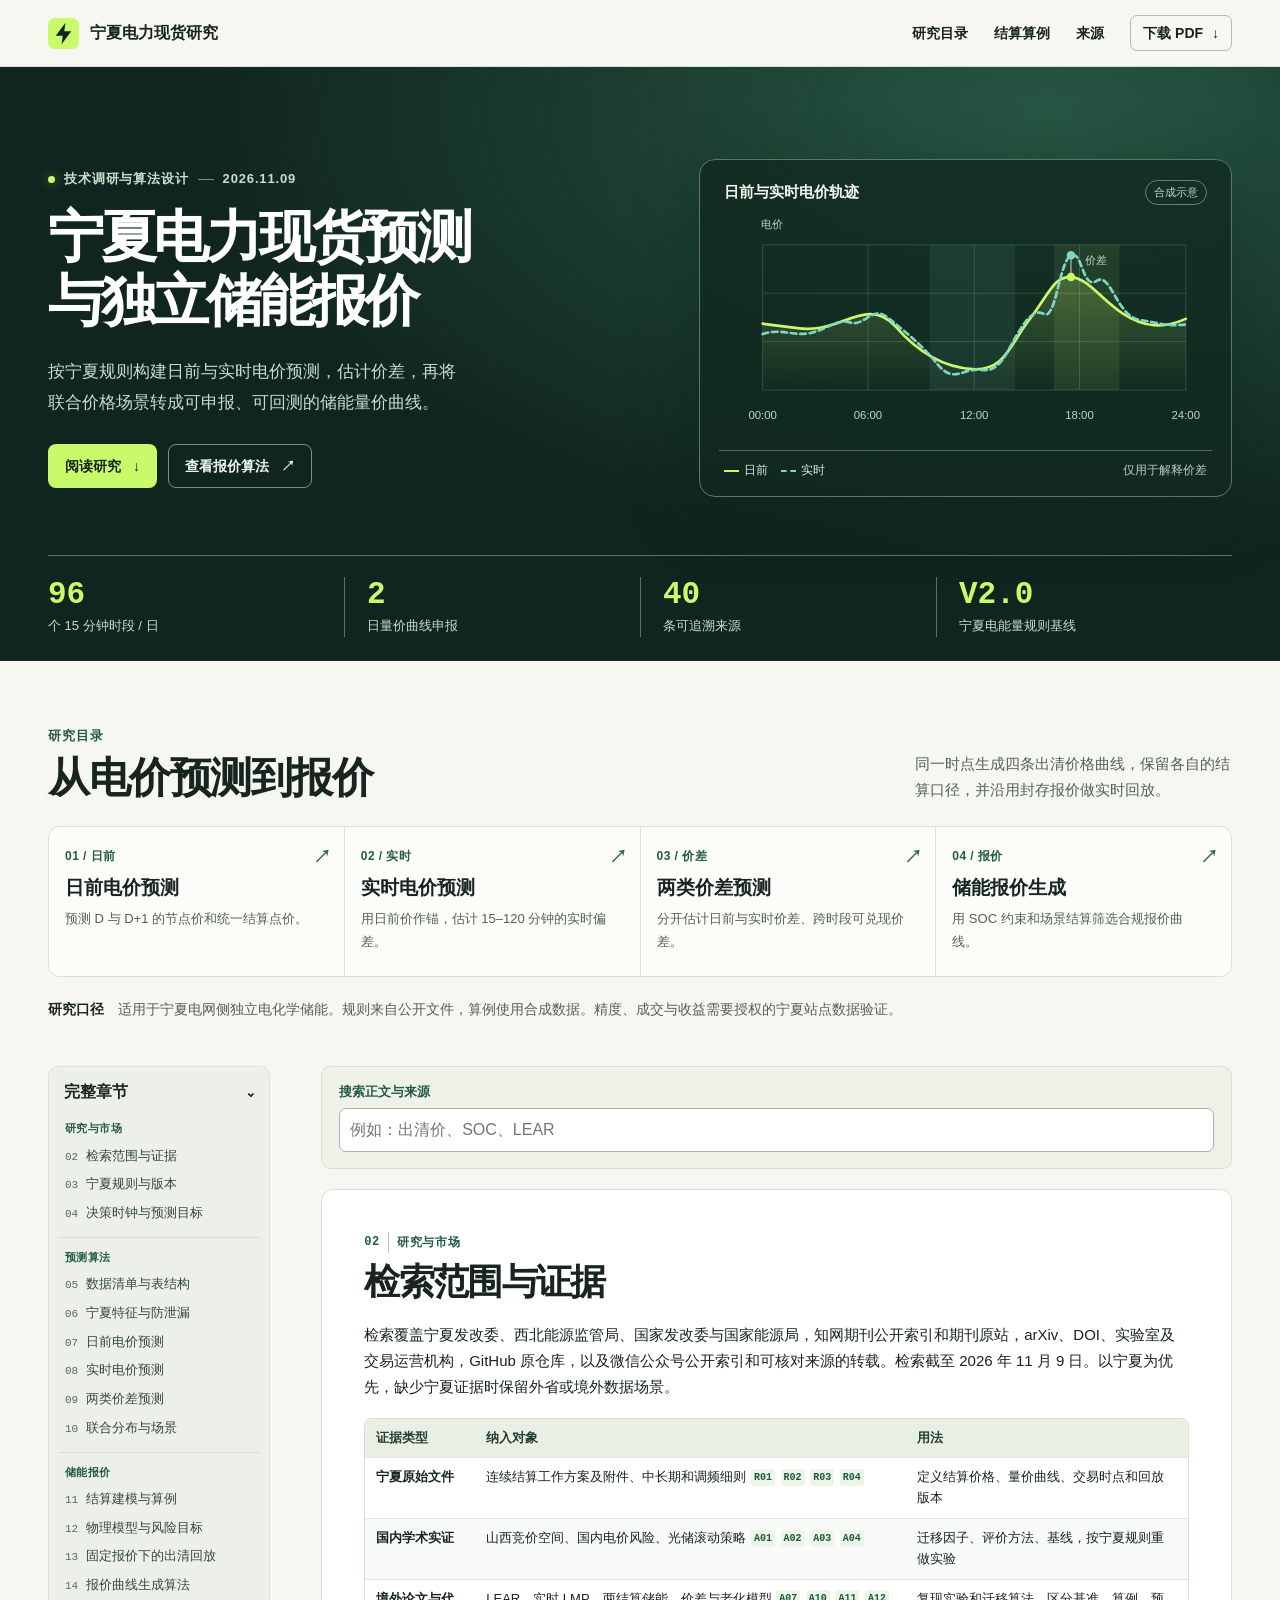
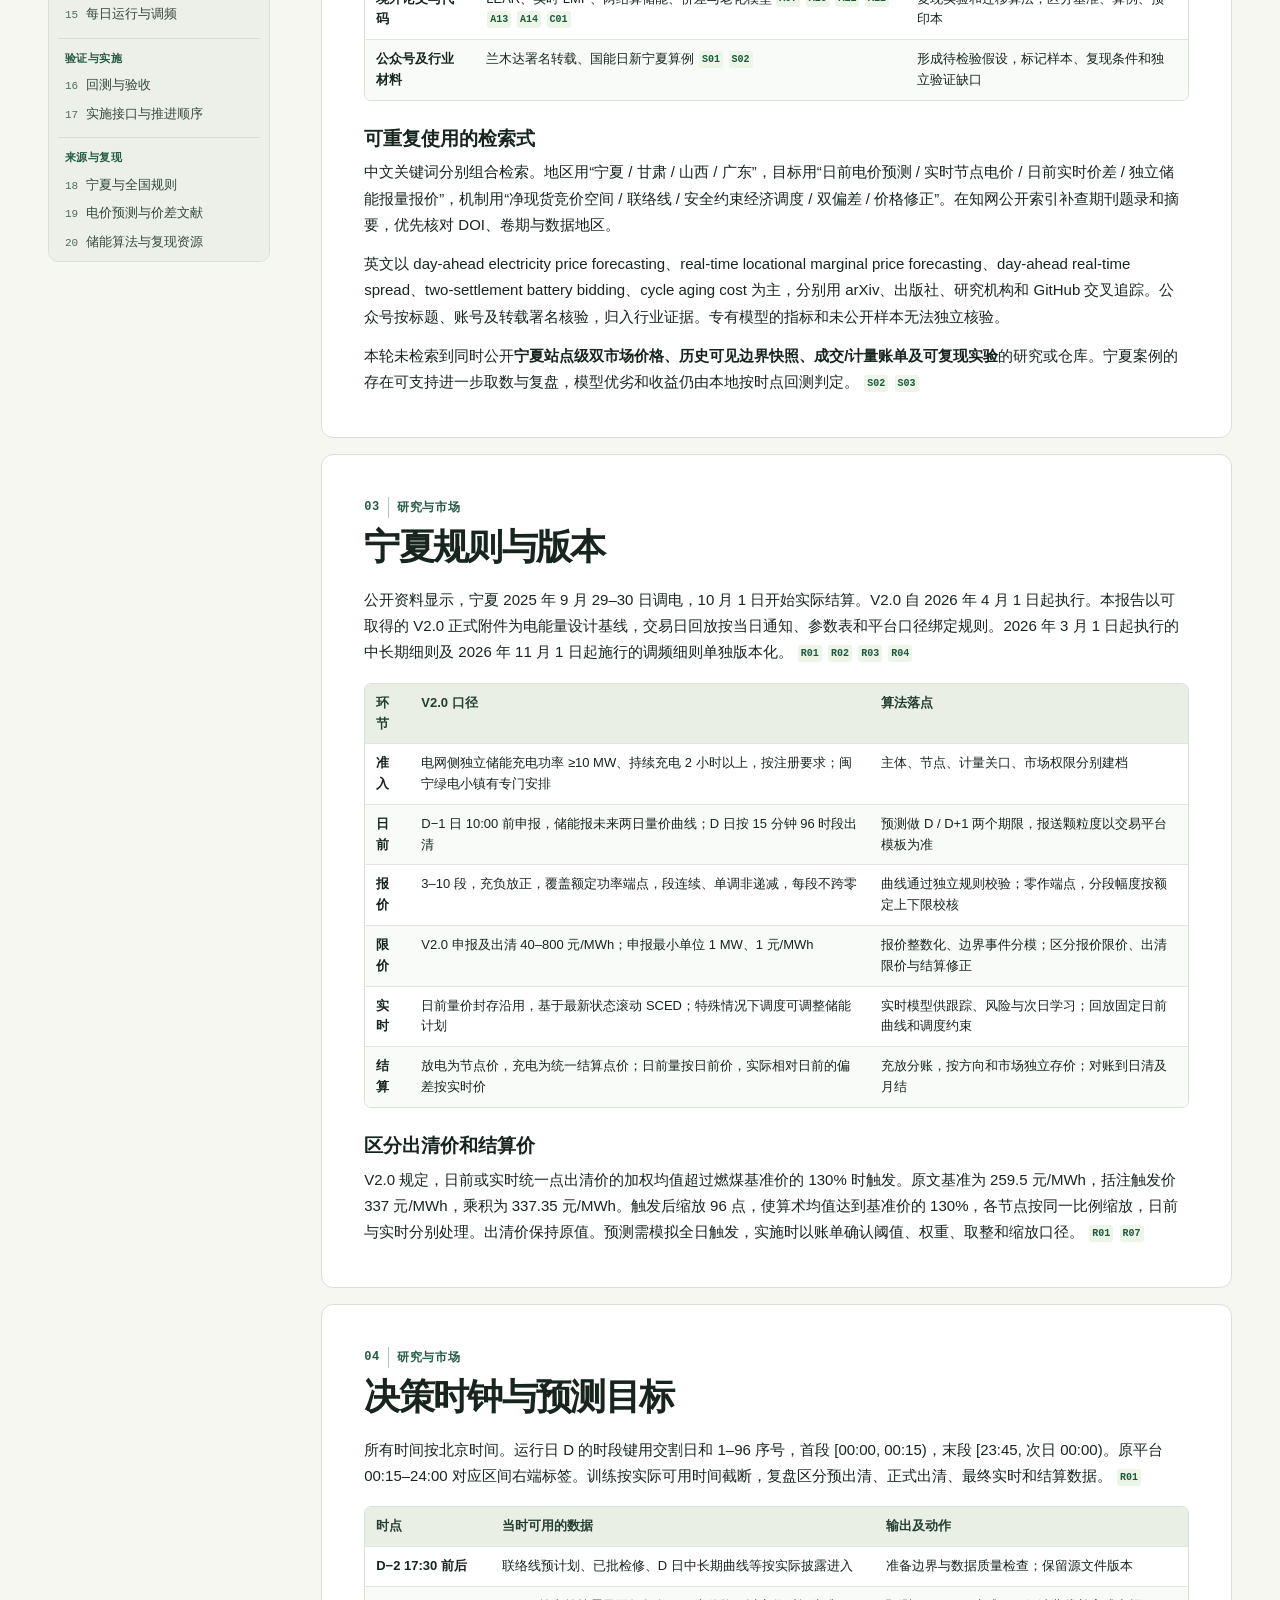
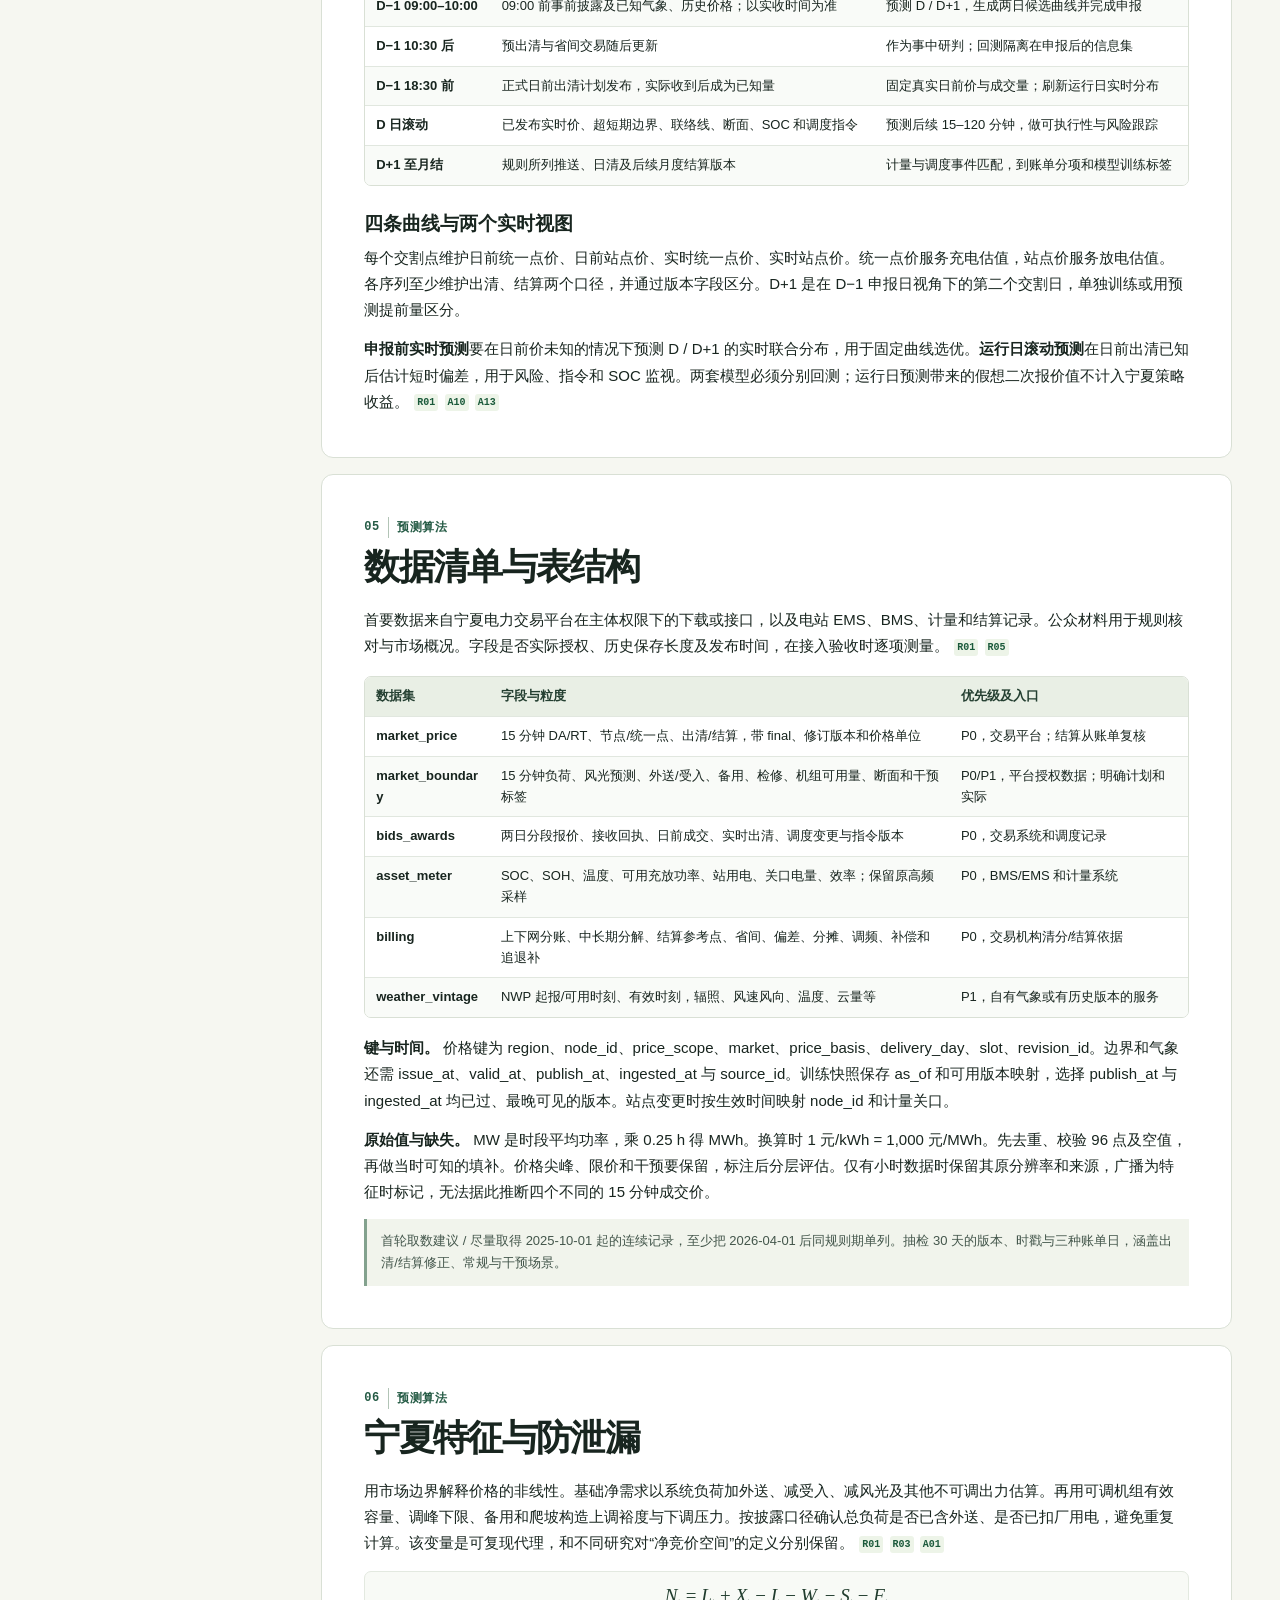
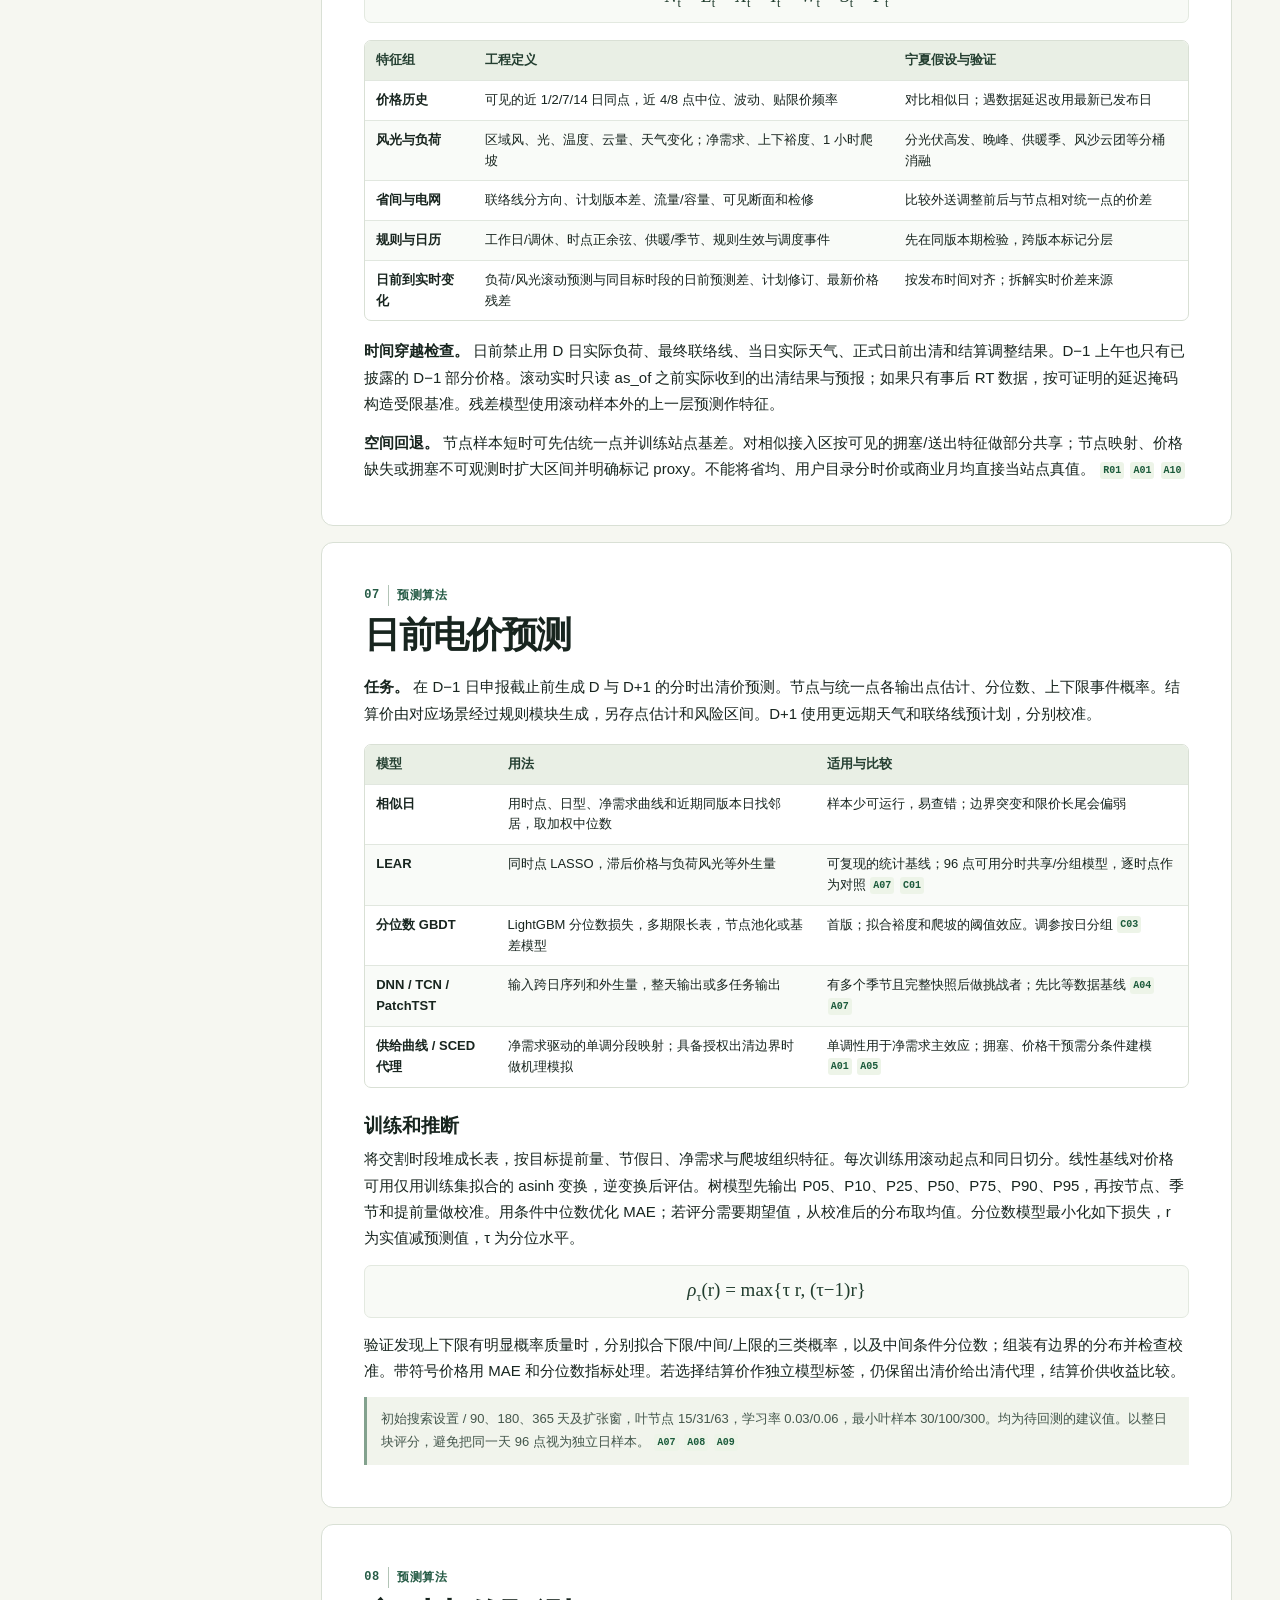
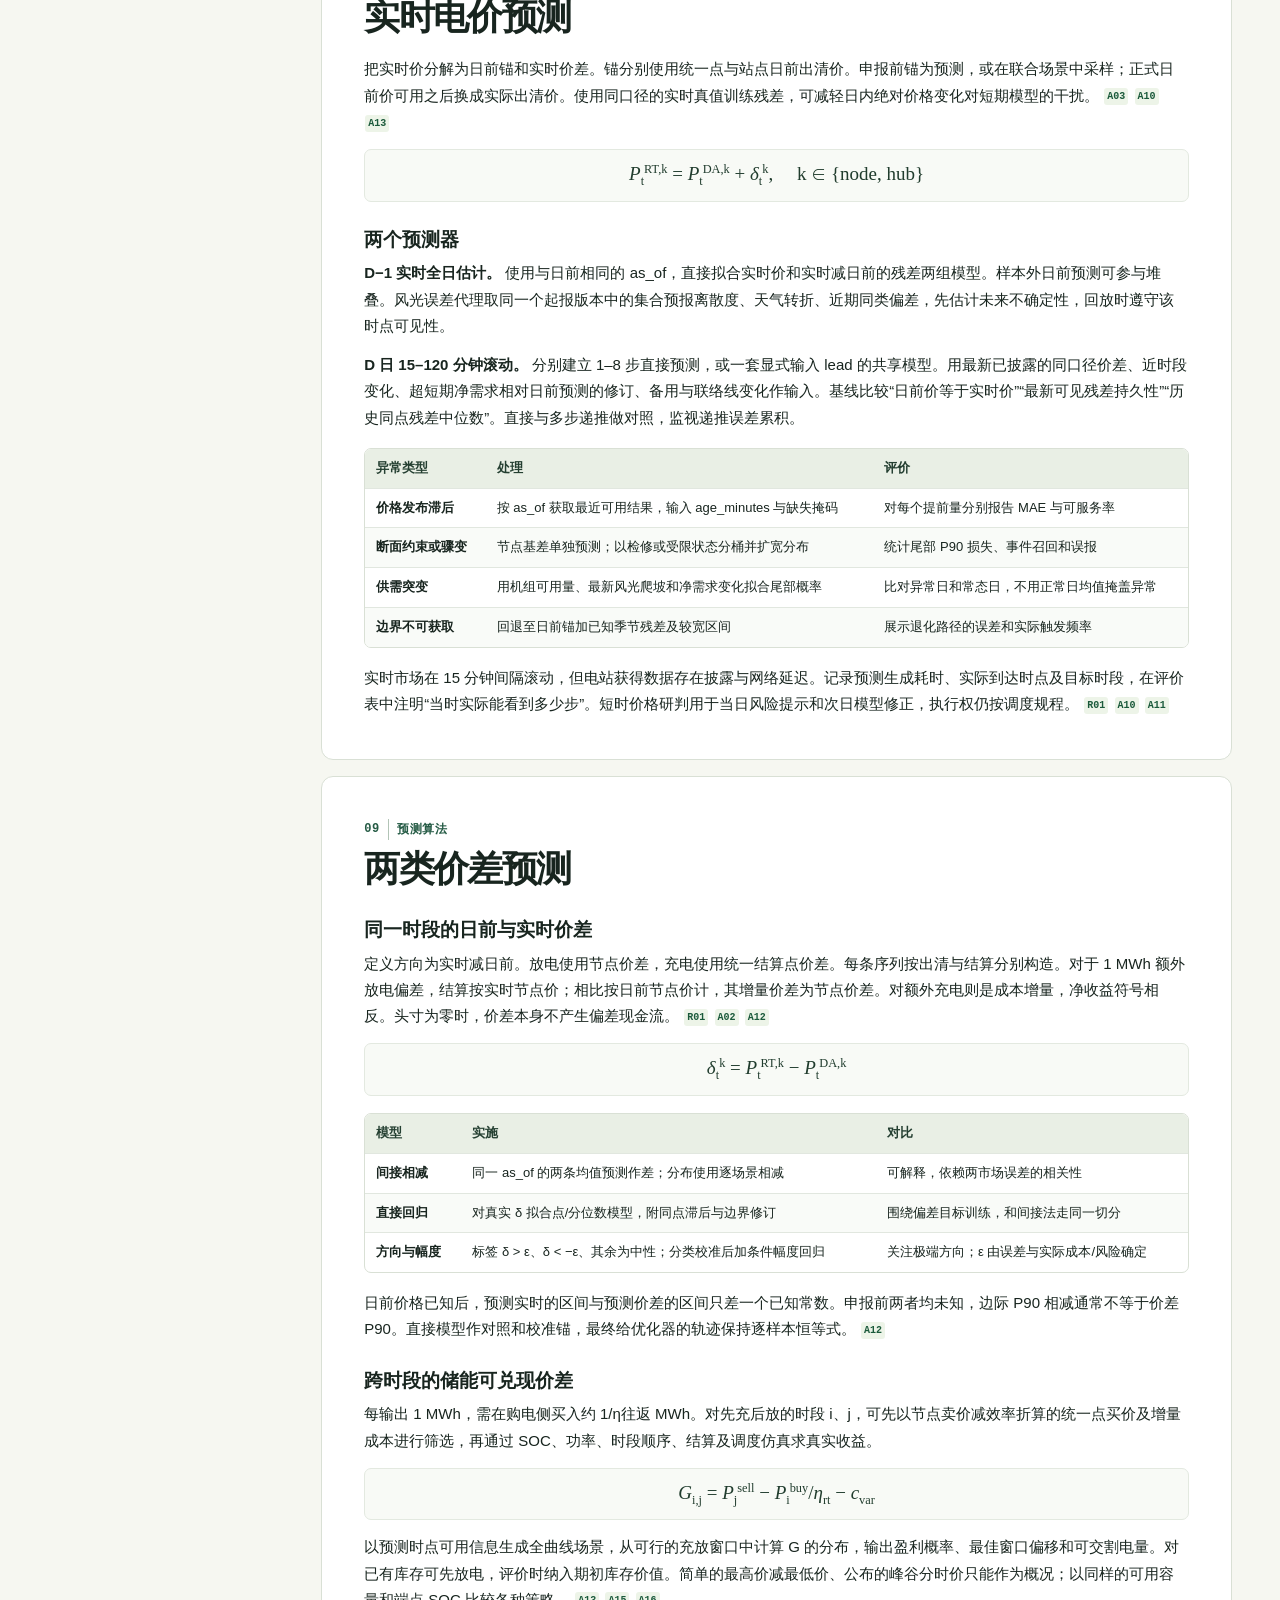
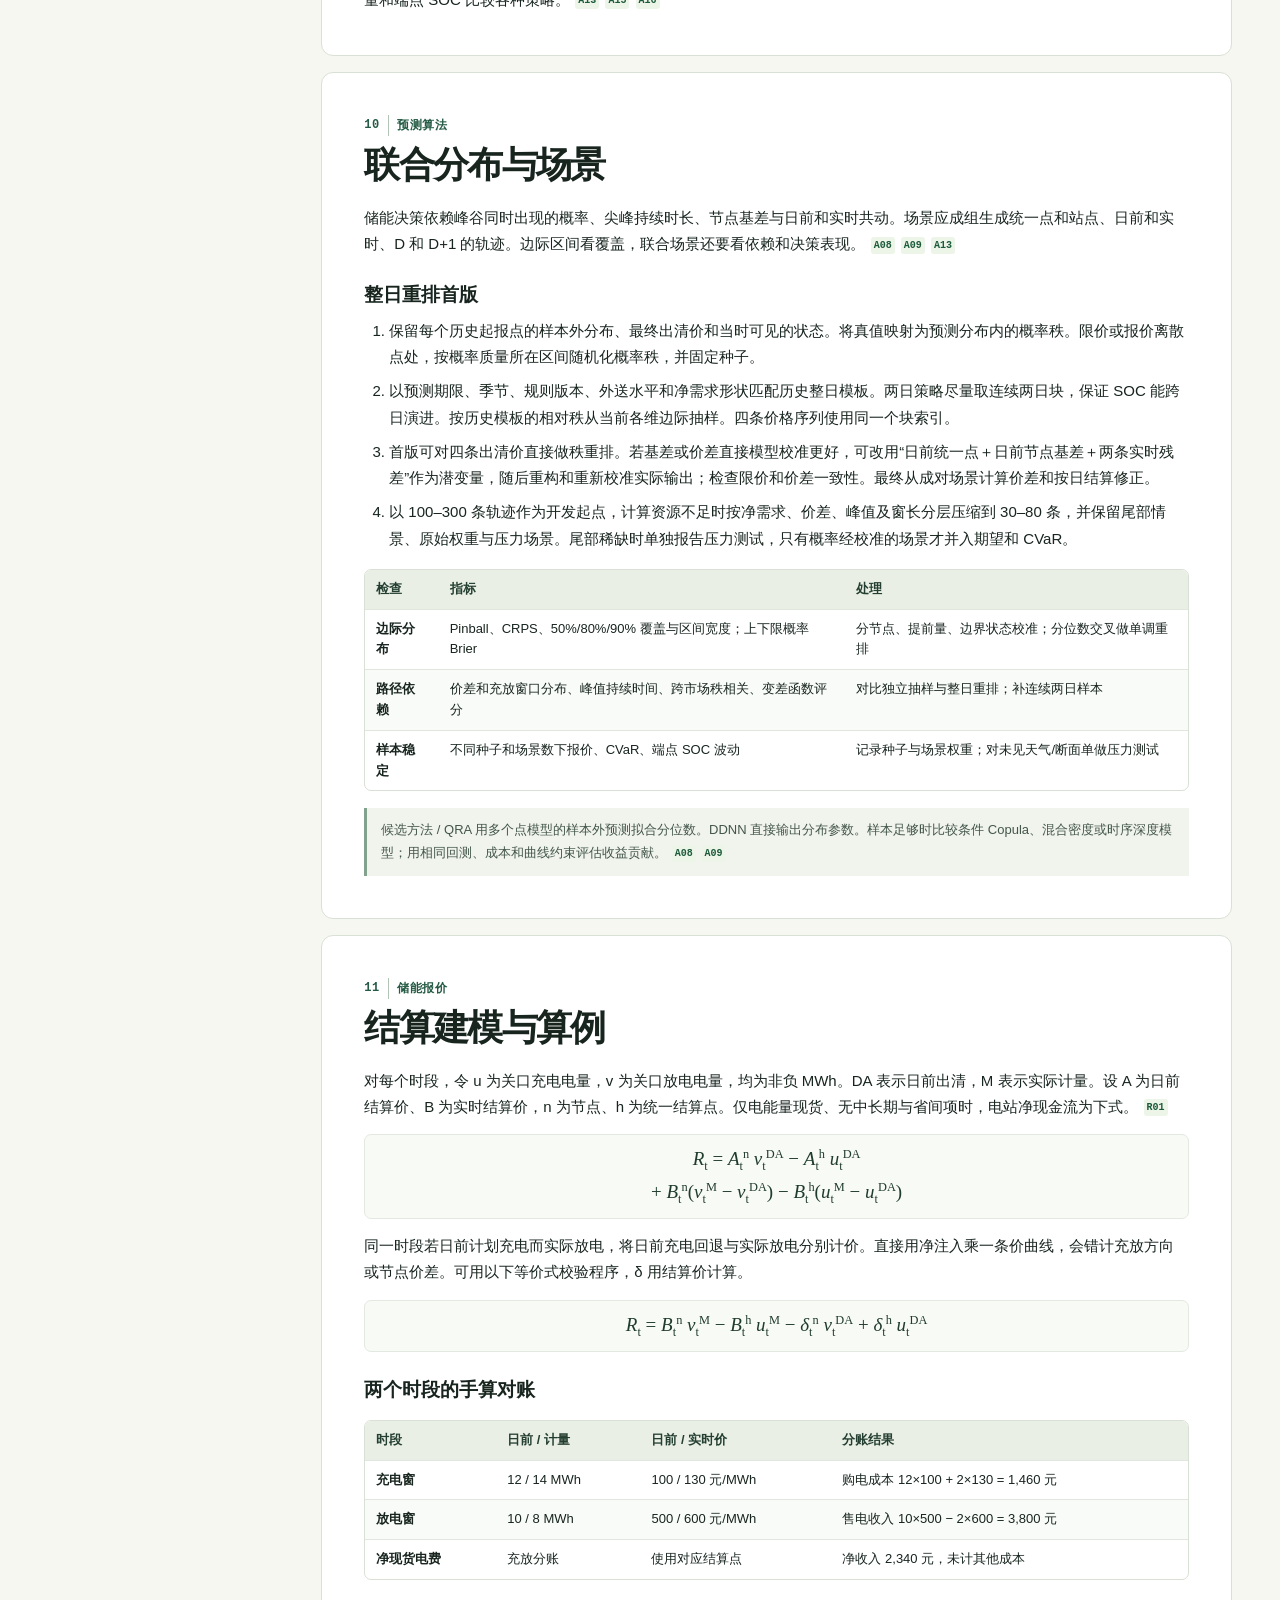
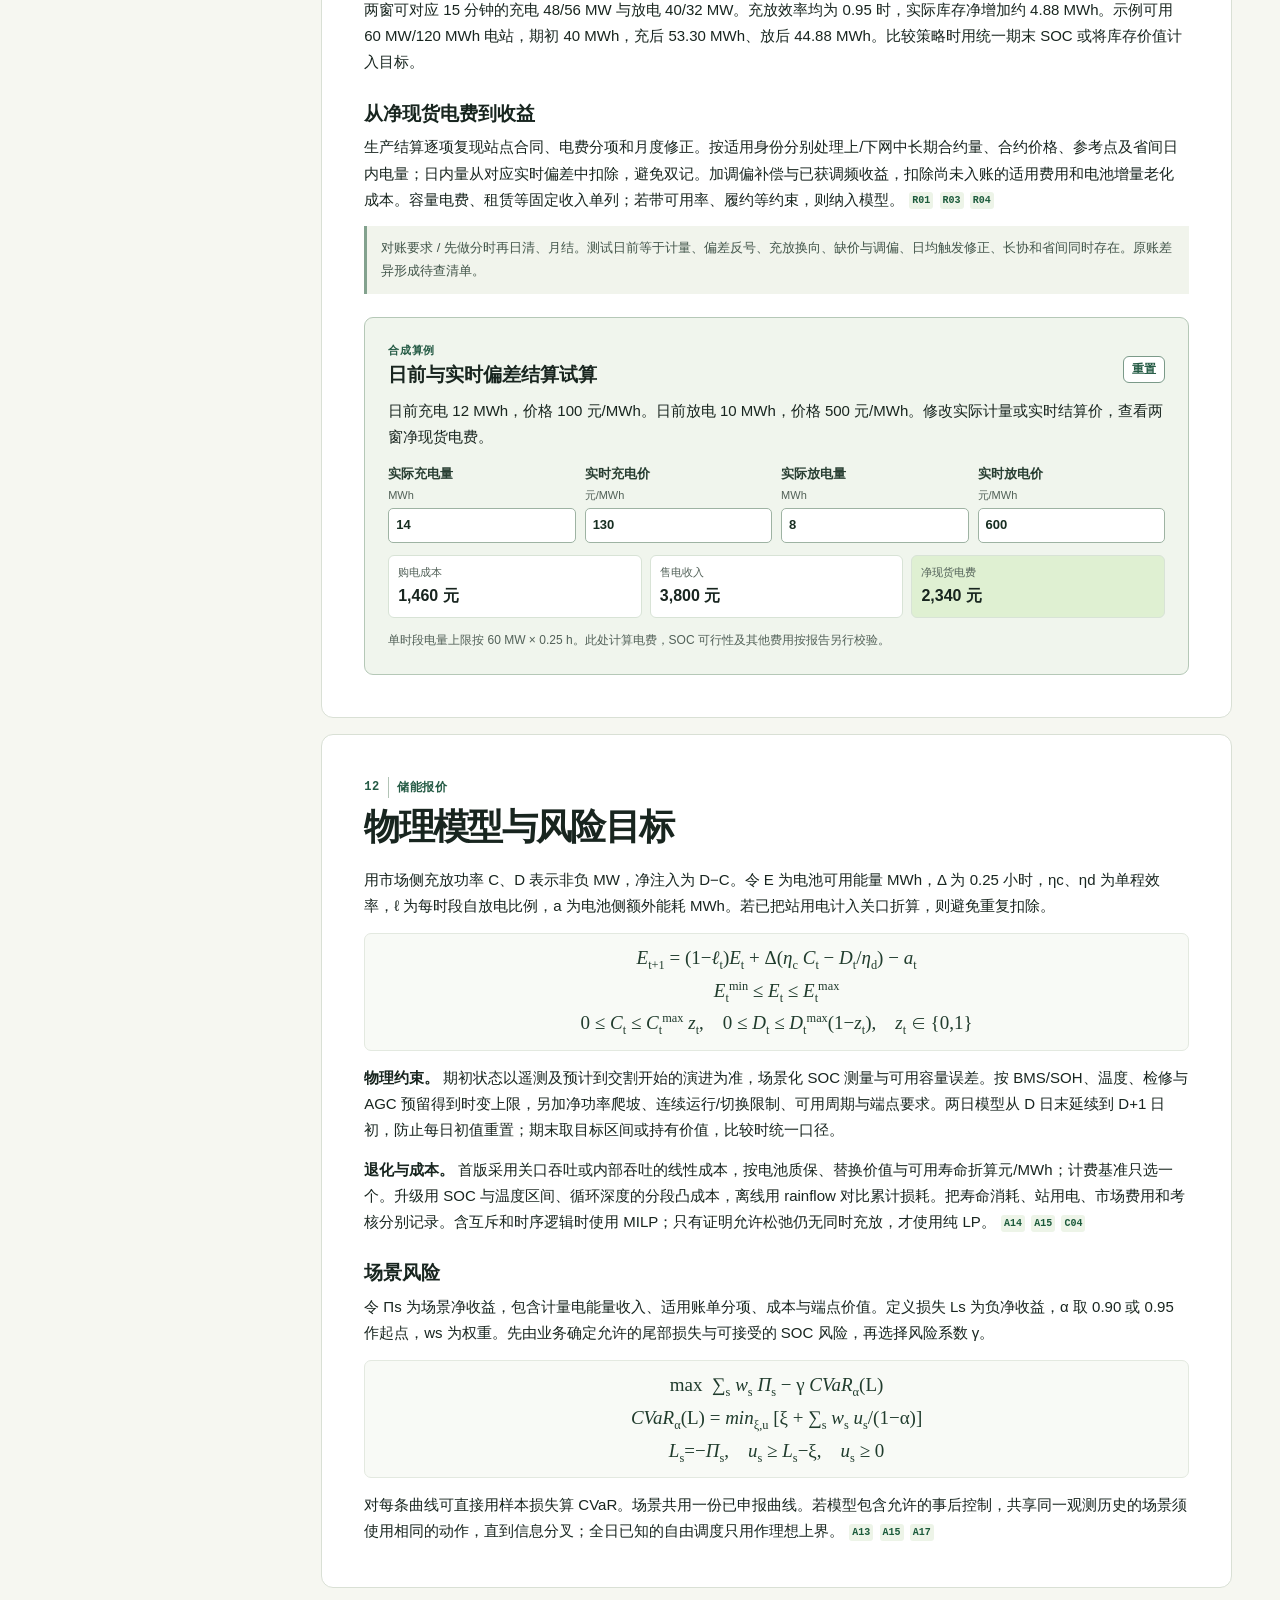
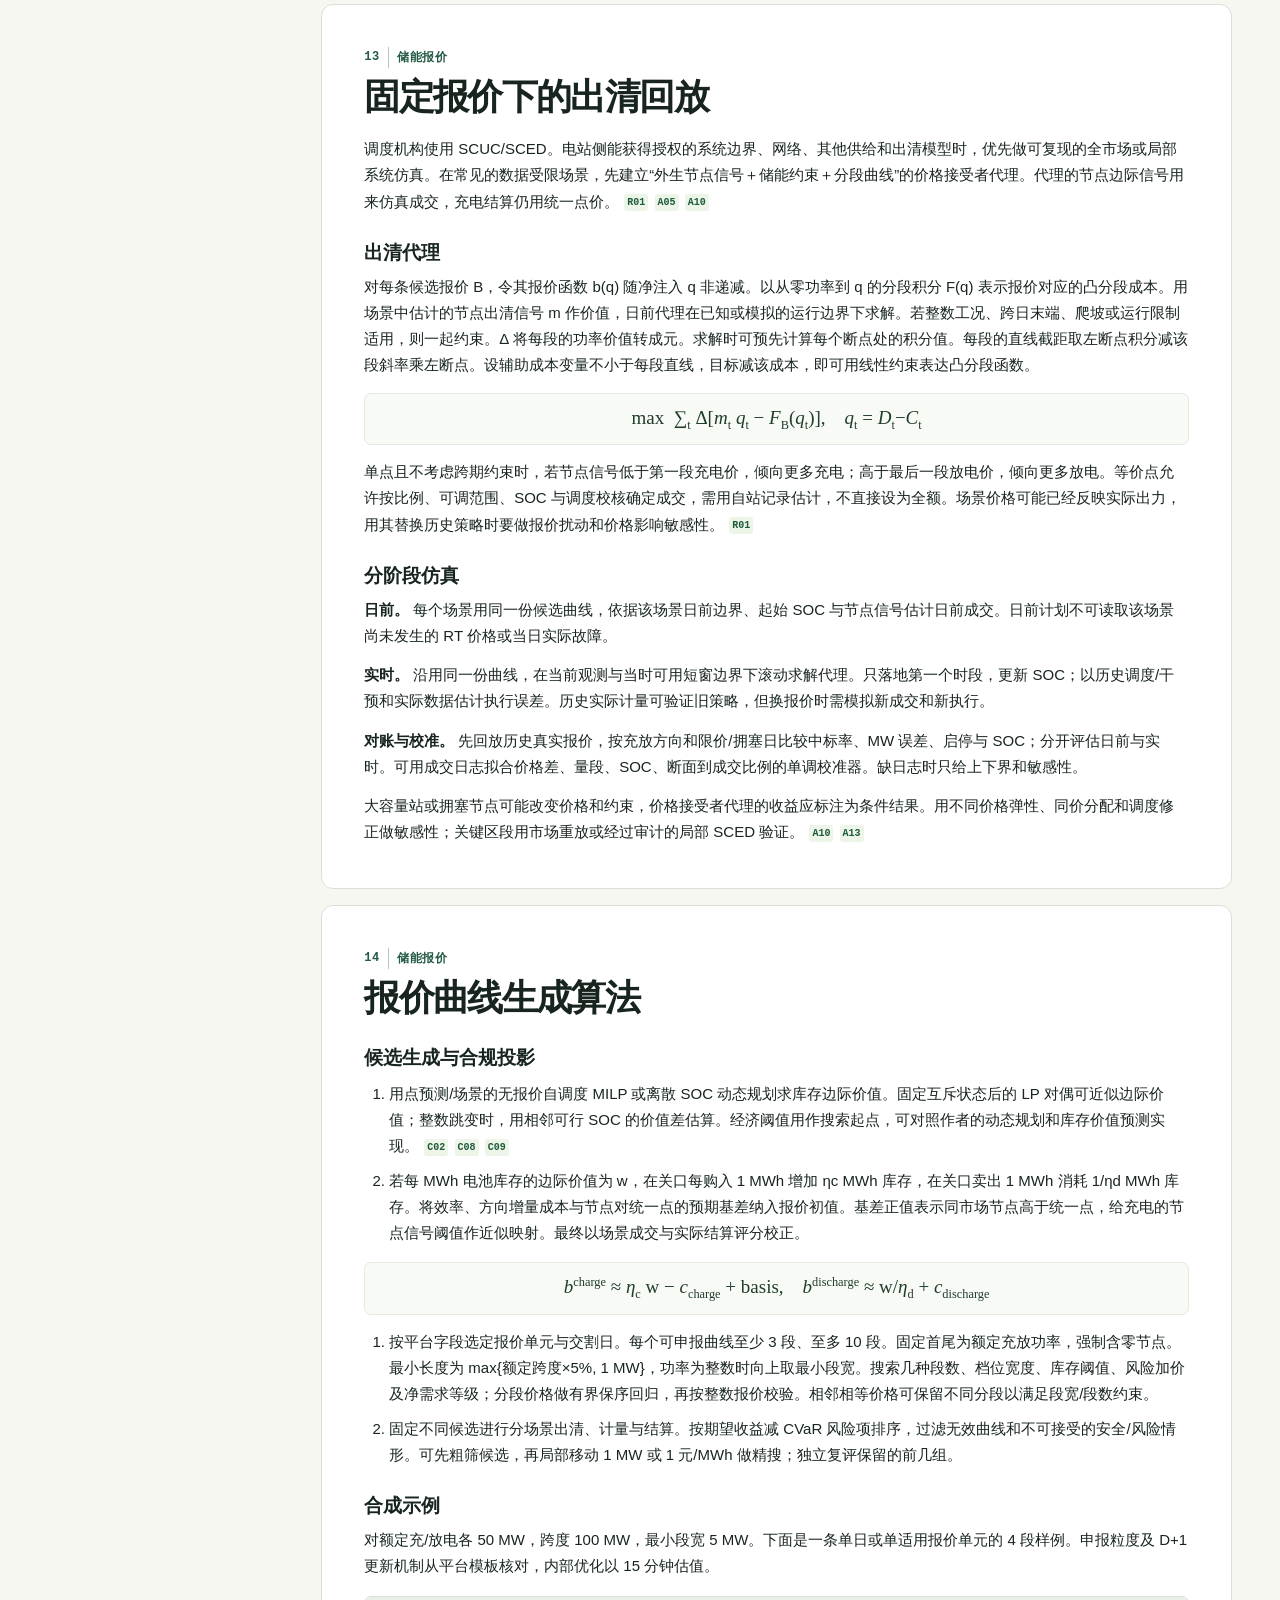
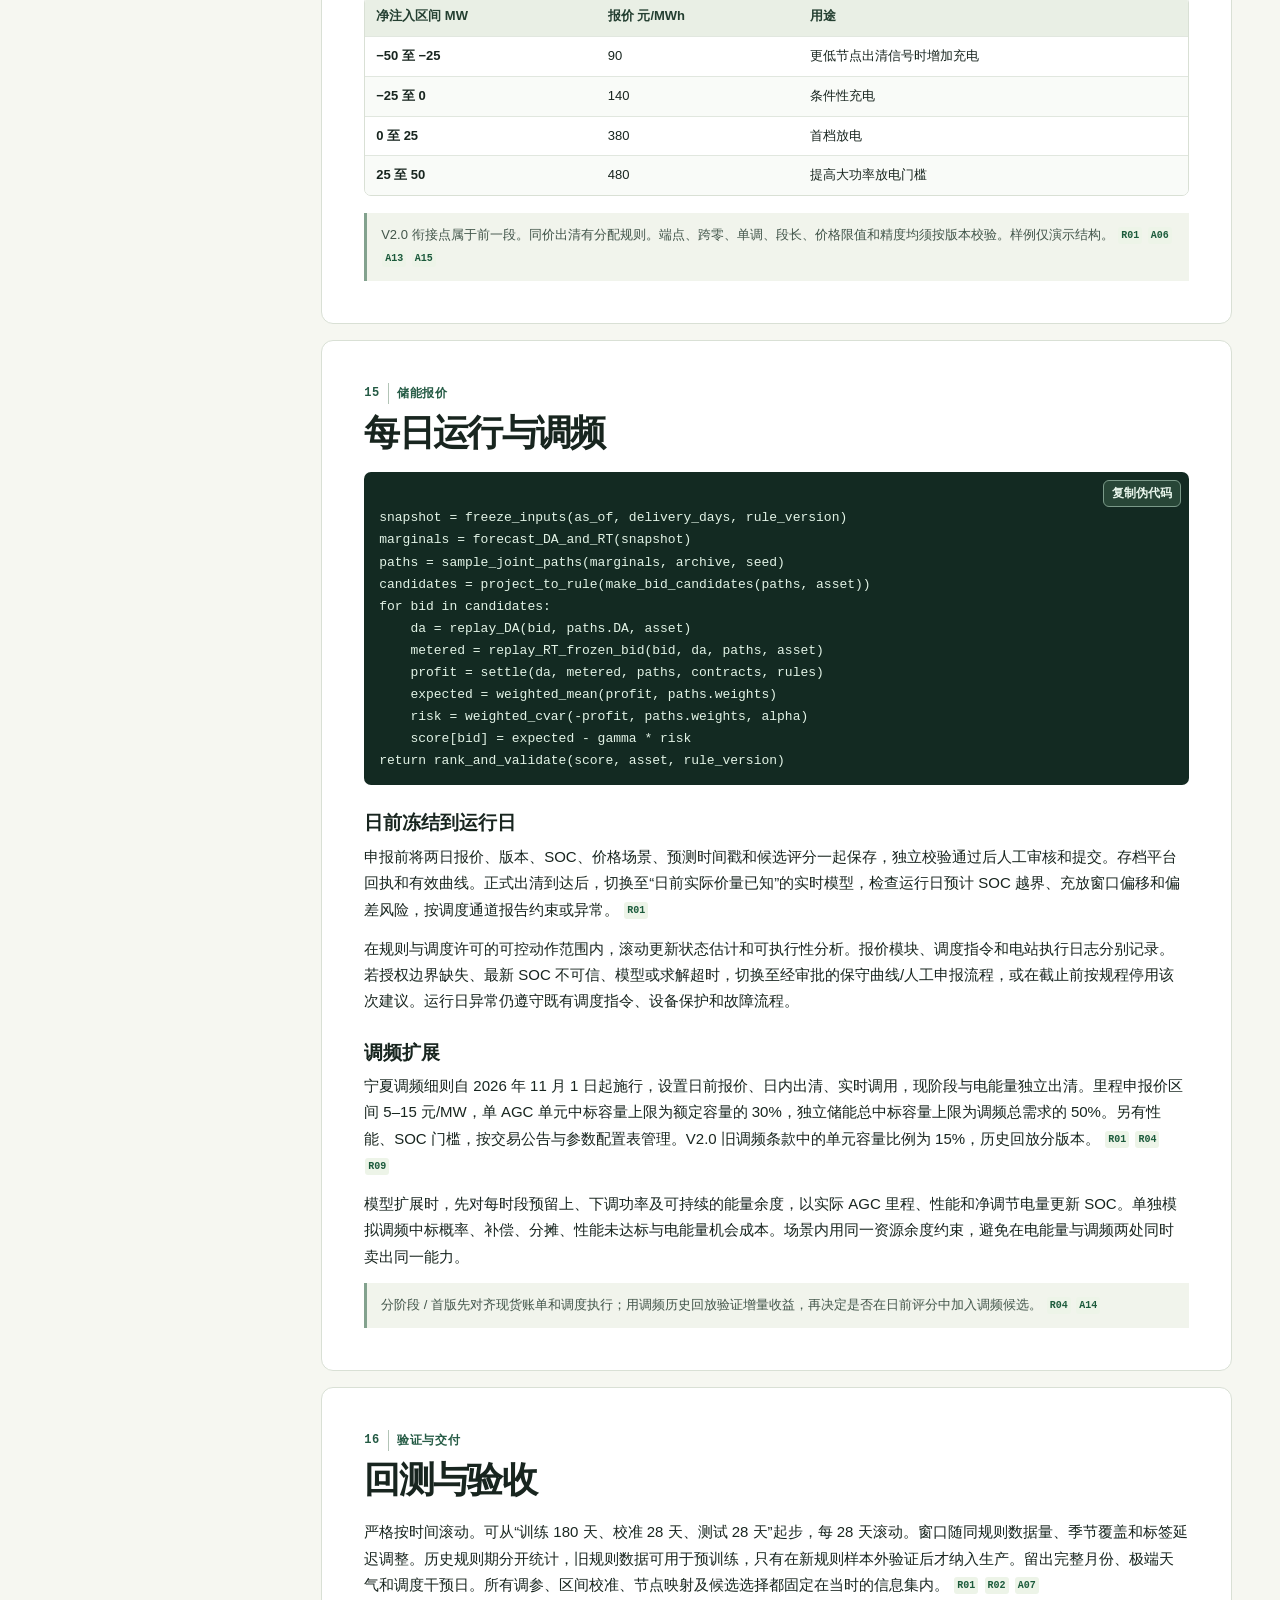
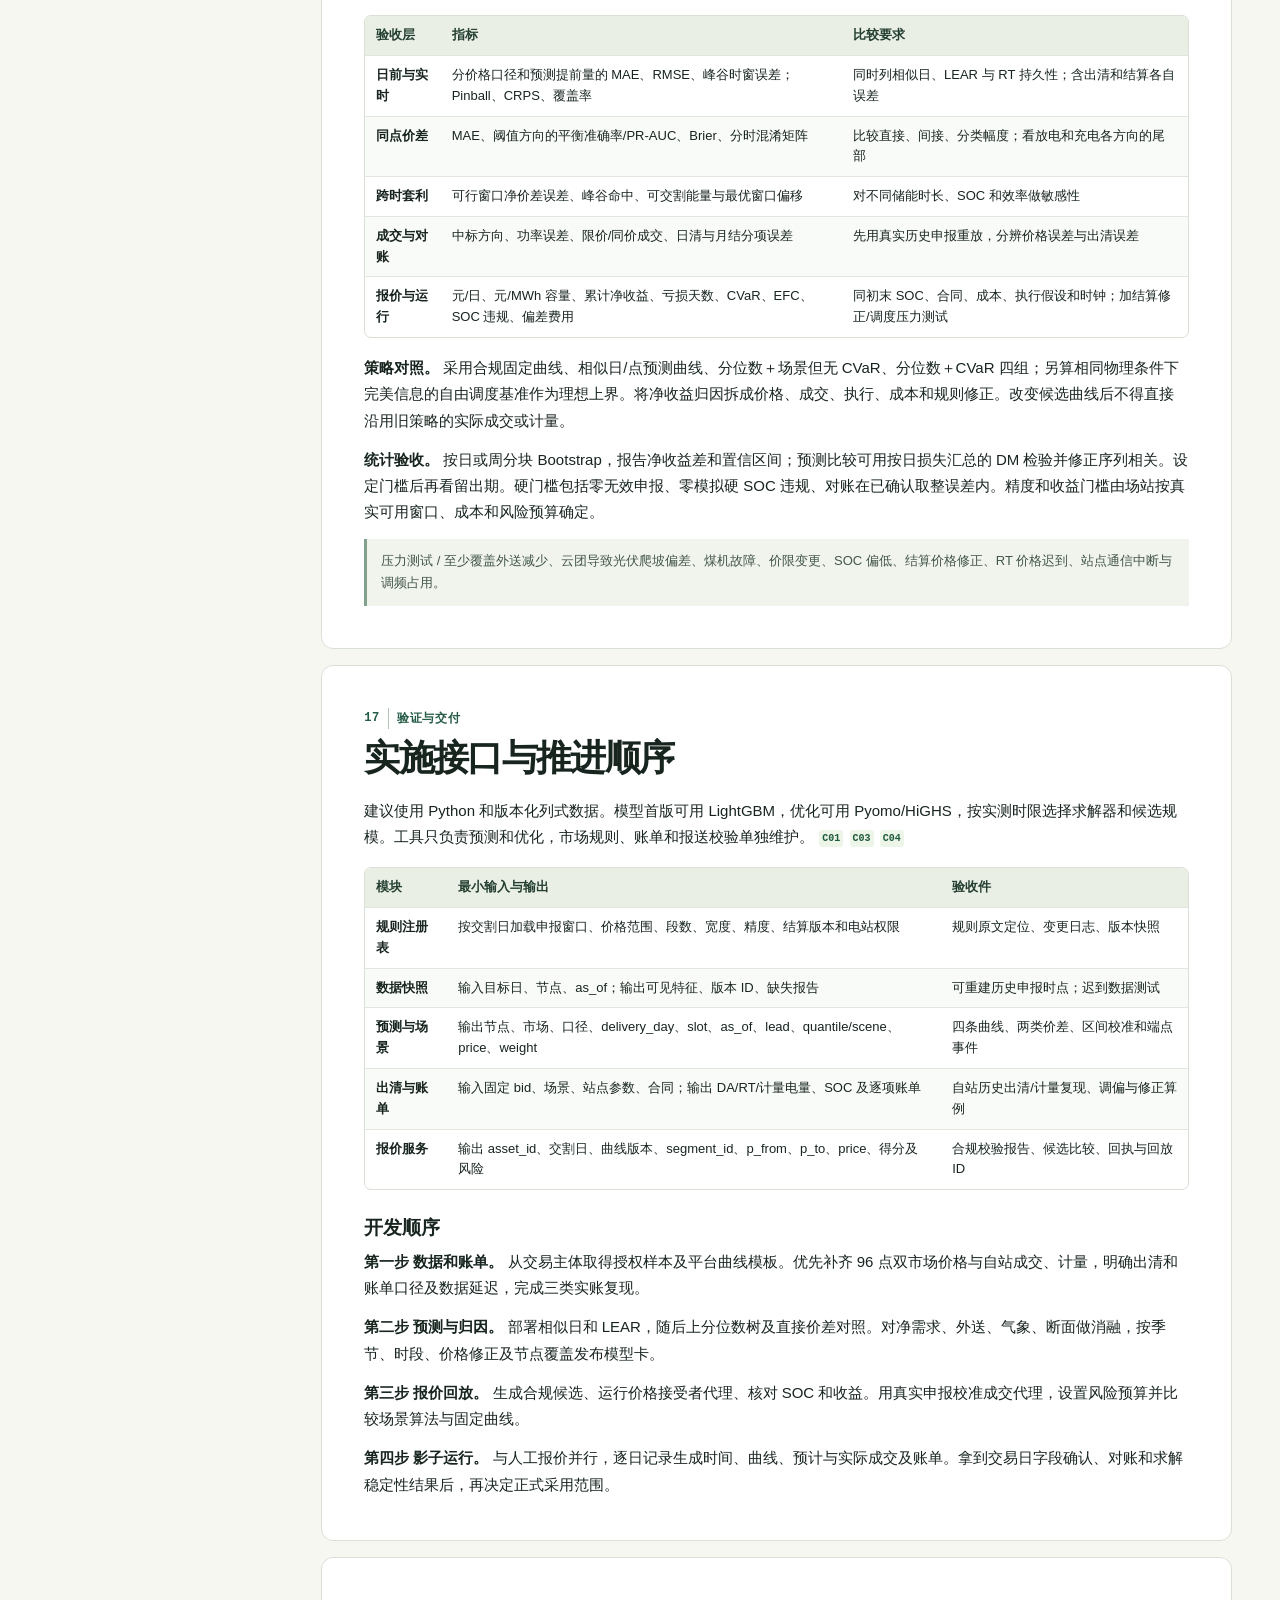
==== docs/index.html @ f020bfe8 "Publish Ningxia power market research site" ====
<!doctype html>
<html lang="zh-CN">
<head>
  <meta charset="utf-8">
  <meta name="viewport" content="width=device-width, initial-scale=1">
  <meta name="description" content="宁夏电力现货市场的日前电价、实时电价、价差预测与独立储能报价算法。包含 V2.0 规则、结算算例与 40 条来源。">
  <meta name="theme-color" content="#10251f">
  <title>宁夏电力现货预测与独立储能报价</title>
  <link rel="icon" href="assets/mark.svg" type="image/svg+xml">
  <link rel="stylesheet" href="assets/site.css">
  <script src="assets/site.js" defer></script>
</head>
<body>
<a class="skip" href="#research">跳到正文</a>
<header class="topbar" id="top">
  <div class="frame topbar-inner">
    <a class="brand" href="#top"><img src="assets/mark.svg" alt="" width="31" height="31"><span>宁夏电力现货研究</span></a>
    <nav class="toplinks" aria-label="主导航">
      <a href="#research">研究目录</a>
      <a href="#settlement">结算算例</a>
      <a href="#policy-sources">来源</a>
      <a class="pdf-link" href="assets/ningxia-power-market-research.pdf">下载 PDF <span aria-hidden="true">↓</span></a>
    </nav>
  </div>
</header>
<main>
  <section class="hero" aria-labelledby="hero-title">
    <div class="frame hero-inner">
      <div class="hero-copy">
        <p class="eyebrow"><span class="status-dot"></span> 技术调研与算法设计 <span class="micro-rule"></span> 2026.11.09</p>
        <h1 id="hero-title">宁夏电力现货预测<br class="hero-break">与独立储能报价</h1>
        <p class="hero-description">按宁夏规则构建日前与实时电价预测，估计价差，再将联合价格场景转成可申报、可回测的储能量价曲线。</p>
        <div class="hero-actions">
          <a class="action primary" href="#research">阅读研究 <span aria-hidden="true">↓</span></a>
          <a class="action secondary" href="#bidding">查看报价算法 <span aria-hidden="true">↗</span></a>
        </div>
      </div>
      <figure class="hero-figure">
        <div class="figure-heading"><span>日前与实时电价轨迹</span><span class="figure-chip">合成示意</span></div>
        <svg class="trace-chart" viewBox="0 0 520 258" role="img" aria-labelledby="trace-title trace-desc">
          <title id="trace-title">一日内的日前与实时价格示意</title>
          <desc id="trace-desc">日前和实时曲线在午间低谷与傍晚高峰同向变化，同时段存在价差。示意曲线不代表宁夏实际价格。</desc>
          <defs>
            <linearGradient id="trace-fill" x1="0" x2="0" y1="0" y2="1" gradientUnits="objectBoundingBox">
              <stop stop-color="#c9fa6b" stop-opacity=".22"/><stop offset="1" stop-color="#c9fa6b" stop-opacity="0"/>
            </linearGradient>
          </defs>
          <path class="gridlines" d="M46 42H492 M46 93H492 M46 144H492 M46 195H492 M46 42V195 M157 42V195 M269 42V195 M380 42V195 M492 42V195"/>
          <rect x="222" y="42" width="90" height="153" fill="#81c9ba" opacity=".085"/>
          <rect x="353" y="42" width="69" height="153" fill="#c9fa6b" opacity=".085"/>
          <path d="M46 125 C83 130 96 134 120 126 S166 105 186 128 S233 171 267 173 S305 150 327 121 S353 75 371 76 S401 98 425 114 S469 130 492 120 V195 H46 Z" fill="url(#trace-fill)"/>
          <path class="trace da" d="M46 125 C83 130 96 134 120 126 S166 105 186 128 S233 171 267 173 S305 150 327 121 S353 75 371 76 S401 98 425 114 S469 130 492 120"/>
          <path class="trace rt" d="M46 136 C66 129 81 140 100 134 S125 120 139 124 S162 106 177 118 S208 143 221 157 S239 184 259 176 S287 186 305 153 S331 109 343 115 S359 59 371 53 S383 90 398 80 S419 117 443 121 S472 128 492 126"/>
          <path class="gap-line" d="M371 55V76"/>
          <circle cx="371" cy="76" r="4.5" fill="#c9fa6b"/><circle cx="371" cy="53" r="4.5" fill="#80d6c4"/>
          <g class="chart-text">
            <text x="44" y="24">电价</text><text x="386" y="62">价差</text>
            <text x="46" y="226" text-anchor="middle">00:00</text>
            <text x="157" y="226" text-anchor="middle">06:00</text>
            <text x="269" y="226" text-anchor="middle">12:00</text>
            <text x="380" y="226" text-anchor="middle">18:00</text>
            <text x="492" y="226" text-anchor="middle">24:00</text>
          </g>
        </svg>
        <figcaption><span><i class="da-key"></i>日前</span><span><i class="rt-key"></i>实时</span><span class="fig-note">仅用于解释价差</span></figcaption>
      </figure>
    </div>
    <div class="frame hero-stats">
      <div><strong>96</strong><span>个 15 分钟时段 / 日</span></div>
      <div><strong>2</strong><span>日量价曲线申报</span></div>
      <div><strong>40</strong><span>条可追溯来源</span></div>
      <div><strong>V2.0</strong><span>宁夏电能量规则基线</span></div>
    </div>
  </section>

  <div class="frame">
    <section class="overview" id="research" aria-labelledby="overview-title">
      <div class="section-intro">
        <div><p class="section-kicker">研究目录</p><h2 id="overview-title">从电价预测到报价</h2></div>
        <p>同一时点生成四条出清价格曲线，保留各自的结算口径，并沿用封存报价做实时回放。</p>
      </div>
      <div class="topic-grid">
        <a class="topic" href="#day-ahead"><span class="topic-id">01 / 日前</span><strong>日前电价预测</strong><span>预测 D 与 D+1 的节点价和统一结算点价。</span><b aria-hidden="true">↗</b></a>
        <a class="topic" href="#real-time"><span class="topic-id">02 / 实时</span><strong>实时电价预测</strong><span>用日前价作锚，估计 15–120 分钟的实时偏差。</span><b aria-hidden="true">↗</b></a>
        <a class="topic" href="#spread"><span class="topic-id">03 / 价差</span><strong>两类价差预测</strong><span>分开估计日前与实时价差、跨时段可兑现价差。</span><b aria-hidden="true">↗</b></a>
        <a class="topic" href="#bidding"><span class="topic-id">04 / 报价</span><strong>储能报价生成</strong><span>用 SOC 约束和场景结算筛选合规报价曲线。</span><b aria-hidden="true">↗</b></a>
      </div>
      <p class="scope"><strong>研究口径</strong>　适用于宁夏电网侧独立电化学储能。规则来自公开文件，算例使用合成数据。精度、成交与收益需要授权的宁夏站点数据验证。</p>
    </section>

    <div class="reading-layout">
      <aside class="reader-nav">
        <details class="toc" open>
          <summary>完整章节 <span aria-hidden="true">⌄</span></summary>
          <nav aria-label="章节导航">
          <div class="nav-group"><p>研究与市场</p><a href="#methodology"><span>02</span>检索范围与证据</a><a href="#market-rules"><span>03</span>宁夏规则与版本</a><a href="#decision-clock"><span>04</span>决策时钟与预测目标</a></div>
<div class="nav-group"><p>预测算法</p><a href="#data"><span>05</span>数据清单与表结构</a><a href="#features"><span>06</span>宁夏特征与防泄漏</a><a href="#day-ahead"><span>07</span>日前电价预测</a><a href="#real-time"><span>08</span>实时电价预测</a><a href="#spread"><span>09</span>两类价差预测</a><a href="#scenarios"><span>10</span>联合分布与场景</a></div>
<div class="nav-group"><p>储能报价</p><a href="#settlement"><span>11</span>结算建模与算例</a><a href="#storage-model"><span>12</span>物理模型与风险目标</a><a href="#market-replay"><span>13</span>固定报价下的出清回放</a><a href="#bidding"><span>14</span>报价曲线生成算法</a><a href="#operations"><span>15</span>每日运行与调频</a></div>
<div class="nav-group"><p>验证与实施</p><a href="#backtest"><span>16</span>回测与验收</a><a href="#implementation"><span>17</span>实施接口与推进顺序</a></div>
<div class="nav-group"><p>来源与复现</p><a href="#policy-sources"><span>18</span>宁夏与全国规则</a><a href="#literature"><span>19</span>电价预测与价差文献</a><a href="#code-and-data"><span>20</span>储能算法与复现资源</a></div>
          </nav>
        </details>
      </aside>
      <article class="report" aria-label="完整调研报告">
        <div class="search" hidden>
          <label for="report-search">搜索正文与来源</label>
          <input id="report-search" type="search" placeholder="例如：出清价、SOC、LEAR" autocomplete="off">
          <div id="search-results" aria-live="polite"></div>
        </div>
        <section class="chapter" id="methodology" data-chapter="02" aria-labelledby="methodology-title"><div class="chapter-label"><span>02</span>研究与市场</div><h2 id="methodology-title">检索范围与证据</h2><p>检索覆盖宁夏发改委、西北能源监管局、国家发改委与国家能源局，知网期刊公开索引和期刊原站，arXiv、DOI、实验室及交易运营机构，GitHub 原仓库，以及微信公众号公开索引和可核对来源的转载。检索截至 2026 年 11 月 9 日。以宁夏为优先，缺少宁夏证据时保留外省或境外数据场景。</p>
<div class="table-wrap" tabindex="0" role="region" aria-label="证据类型对照表"><table><thead><tr><th scope="col">证据类型</th><th scope="col">纳入对象</th><th scope="col">用法</th></tr></thead><tbody><tr><td>宁夏原始文件</td><td>连续结算工作方案及附件、中长期和调频细则 <a class="citation" href="#ref-R01" aria-label="来源 R01">R01</a> <a class="citation" href="#ref-R02" aria-label="来源 R02">R02</a> <a class="citation" href="#ref-R03" aria-label="来源 R03">R03</a> <a class="citation" href="#ref-R04" aria-label="来源 R04">R04</a></td><td>定义结算价格、量价曲线、交易时点和回放版本</td></tr><tr><td>国内学术实证</td><td>山西竞价空间、国内电价风险、光储滚动策略 <a class="citation" href="#ref-A01" aria-label="来源 A01">A01</a> <a class="citation" href="#ref-A02" aria-label="来源 A02">A02</a> <a class="citation" href="#ref-A03" aria-label="来源 A03">A03</a> <a class="citation" href="#ref-A04" aria-label="来源 A04">A04</a></td><td>迁移因子、评价方法、基线，按宁夏规则重做实验</td></tr><tr><td>境外论文与代码</td><td>LEAR、实时 LMP、两结算储能、价差与老化模型 <a class="citation" href="#ref-A07" aria-label="来源 A07">A07</a> <a class="citation" href="#ref-A10" aria-label="来源 A10">A10</a> <a class="citation" href="#ref-A11" aria-label="来源 A11">A11</a> <a class="citation" href="#ref-A12" aria-label="来源 A12">A12</a> <a class="citation" href="#ref-A13" aria-label="来源 A13">A13</a> <a class="citation" href="#ref-A14" aria-label="来源 A14">A14</a> <a class="citation" href="#ref-C01" aria-label="来源 C01">C01</a></td><td>复现实验和迁移算法，区分基准、算例、预印本</td></tr><tr><td>公众号及行业材料</td><td>兰木达署名转载、国能日新宁夏算例 <a class="citation" href="#ref-S01" aria-label="来源 S01">S01</a> <a class="citation" href="#ref-S02" aria-label="来源 S02">S02</a></td><td>形成待检验假设，标记样本、复现条件和独立验证缺口</td></tr></tbody></table></div>
<h3>可重复使用的检索式</h3>
<p>中文关键词分别组合检索。地区用“宁夏 / 甘肃 / 山西 / 广东”，目标用“日前电价预测 / 实时节点电价 / 日前实时价差 / 独立储能报量报价”，机制用“净现货竞价空间 / 联络线 / 安全约束经济调度 / 双偏差 / 价格修正”。在知网公开索引补查期刊题录和摘要，优先核对 DOI、卷期与数据地区。</p>
<p>英文以 day-ahead electricity price forecasting、real-time locational marginal price forecasting、day-ahead real-time spread、two-settlement battery bidding、cycle aging cost 为主，分别用 arXiv、出版社、研究机构和 GitHub 交叉追踪。公众号按标题、账号及转载署名核验，归入行业证据。专有模型的指标和未公开样本无法独立核验。</p>
<p>本轮未检索到同时公开<strong>宁夏站点级双市场价格、历史可见边界快照、成交/计量账单及可复现实验</strong>的研究或仓库。宁夏案例的存在可支持进一步取数与复盘，模型优劣和收益仍由本地按时点回测判定。 <a class="citation" href="#ref-S02" aria-label="来源 S02">S02</a> <a class="citation" href="#ref-S03" aria-label="来源 S03">S03</a></p></section>
<section class="chapter" id="market-rules" data-chapter="03" aria-labelledby="market-rules-title"><div class="chapter-label"><span>03</span>研究与市场</div><h2 id="market-rules-title">宁夏规则与版本</h2><p>公开资料显示，宁夏 2025 年 9 月 29–30 日调电，10 月 1 日开始实际结算。V2.0 自 2026 年 4 月 1 日起执行。本报告以可取得的 V2.0 正式附件为电能量设计基线，交易日回放按当日通知、参数表和平台口径绑定规则。2026 年 3 月 1 日起执行的中长期细则及 2026 年 11 月 1 日起施行的调频细则单独版本化。 <a class="citation" href="#ref-R01" aria-label="来源 R01">R01</a> <a class="citation" href="#ref-R02" aria-label="来源 R02">R02</a> <a class="citation" href="#ref-R03" aria-label="来源 R03">R03</a> <a class="citation" href="#ref-R04" aria-label="来源 R04">R04</a></p>
<div class="table-wrap" tabindex="0" role="region" aria-label="环节对照表"><table><thead><tr><th scope="col">环节</th><th scope="col">V2.0 口径</th><th scope="col">算法落点</th></tr></thead><tbody><tr><td>准入</td><td>电网侧独立储能充电功率 ≥10 MW、持续充电 2 小时以上，按注册要求；闽宁绿电小镇有专门安排</td><td>主体、节点、计量关口、市场权限分别建档</td></tr><tr><td>日前</td><td>D−1 日 10:00 前申报，储能报未来两日量价曲线；D 日按 15 分钟 96 时段出清</td><td>预测做 D / D+1 两个期限，报送颗粒度以交易平台模板为准</td></tr><tr><td>报价</td><td>3–10 段，充负放正，覆盖额定功率端点，段连续、单调非递减，每段不跨零</td><td>曲线通过独立规则校验；零作端点，分段幅度按额定上下限校核</td></tr><tr><td>限价</td><td>V2.0 申报及出清 40–800 元/MWh；申报最小单位 1 MW、1 元/MWh</td><td>报价整数化、边界事件分模；区分报价限价、出清限价与结算修正</td></tr><tr><td>实时</td><td>日前量价封存沿用，基于最新状态滚动 SCED；特殊情况下调度可调整储能计划</td><td>实时模型供跟踪、风险与次日学习；回放固定日前曲线和调度约束</td></tr><tr><td>结算</td><td>放电为节点价，充电为统一结算点价；日前量按日前价，实际相对日前的偏差按实时价</td><td>充放分账，按方向和市场独立存价；对账到日清及月结</td></tr></tbody></table></div>
<h3>区分出清价和结算价</h3>
<p>V2.0 规定，日前或实时统一点出清价的加权均值超过燃煤基准价的 130% 时触发。原文基准为 259.5 元/MWh，括注触发价 337 元/MWh，乘积为 337.35 元/MWh。触发后缩放 96 点，使算术均值达到基准价的 130%，各节点按同一比例缩放，日前与实时分别处理。出清价保持原值。预测需模拟全日触发，实施时以账单确认阈值、权重、取整和缩放口径。 <a class="citation" href="#ref-R01" aria-label="来源 R01">R01</a> <a class="citation" href="#ref-R07" aria-label="来源 R07">R07</a></p></section>
<section class="chapter" id="decision-clock" data-chapter="04" aria-labelledby="decision-clock-title"><div class="chapter-label"><span>04</span>研究与市场</div><h2 id="decision-clock-title">决策时钟与预测目标</h2><p>所有时间按北京时间。运行日 D 的时段键用交割日和 1–96 序号，首段 [00:00, 00:15)，末段 [23:45, 次日 00:00)。原平台 00:15–24:00 对应区间右端标签。训练按实际可用时间截断，复盘区分预出清、正式出清、最终实时和结算数据。 <a class="citation" href="#ref-R01" aria-label="来源 R01">R01</a></p>
<div class="table-wrap" tabindex="0" role="region" aria-label="时点对照表"><table><thead><tr><th scope="col">时点</th><th scope="col">当时可用的数据</th><th scope="col">输出及动作</th></tr></thead><tbody><tr><td>D−2 17:30 前后</td><td>联络线预计划、已批检修、D 日中长期曲线等按实际披露进入</td><td>准备边界与数据质量检查；保留源文件版本</td></tr><tr><td>D−1 09:00–10:00</td><td>09:00 前事前披露及已知气象、历史价格；以实收时间为准</td><td>预测 D / D+1，生成两日候选曲线并完成申报</td></tr><tr><td>D−1 10:30 后</td><td>预出清与省间交易随后更新</td><td>作为事中研判；回测隔离在申报后的信息集</td></tr><tr><td>D−1 18:30 前</td><td>正式日前出清计划发布，实际收到后成为已知量</td><td>固定真实日前价与成交量；刷新运行日实时分布</td></tr><tr><td>D 日滚动</td><td>已发布实时价、超短期边界、联络线、断面、SOC 和调度指令</td><td>预测后续 15–120 分钟，做可执行性与风险跟踪</td></tr><tr><td>D+1 至月结</td><td>规则所列推送、日清及后续月度结算版本</td><td>计量与调度事件匹配，到账单分项和模型训练标签</td></tr></tbody></table></div>
<h3>四条曲线与两个实时视图</h3>
<p>每个交割点维护日前统一点价、日前站点价、实时统一点价、实时站点价。统一点价服务充电估值，站点价服务放电估值。各序列至少维护出清、结算两个口径，并通过版本字段区分。D+1 是在 D−1 申报日视角下的第二个交割日，单独训练或用预测提前量区分。</p>
<p><strong>申报前实时预测</strong>要在日前价未知的情况下预测 D / D+1 的实时联合分布，用于固定曲线选优。<strong>运行日滚动预测</strong>在日前出清已知后估计短时偏差，用于风险、指令和 SOC 监视。两套模型必须分别回测；运行日预测带来的假想二次报价值不计入宁夏策略收益。 <a class="citation" href="#ref-R01" aria-label="来源 R01">R01</a> <a class="citation" href="#ref-A10" aria-label="来源 A10">A10</a> <a class="citation" href="#ref-A13" aria-label="来源 A13">A13</a></p></section>
<section class="chapter" id="data" data-chapter="05" aria-labelledby="data-title"><div class="chapter-label"><span>05</span>预测算法</div><h2 id="data-title">数据清单与表结构</h2><p>首要数据来自宁夏电力交易平台在主体权限下的下载或接口，以及电站 EMS、BMS、计量和结算记录。公众材料用于规则核对与市场概况。字段是否实际授权、历史保存长度及发布时间，在接入验收时逐项测量。 <a class="citation" href="#ref-R01" aria-label="来源 R01">R01</a> <a class="citation" href="#ref-R05" aria-label="来源 R05">R05</a></p>
<div class="table-wrap" tabindex="0" role="region" aria-label="数据集对照表"><table><thead><tr><th scope="col">数据集</th><th scope="col">字段与粒度</th><th scope="col">优先级及入口</th></tr></thead><tbody><tr><td>market_price</td><td>15 分钟 DA/RT、节点/统一点、出清/结算，带 final、修订版本和价格单位</td><td>P0，交易平台；结算从账单复核</td></tr><tr><td>market_boundary</td><td>15 分钟负荷、风光预测、外送/受入、备用、检修、机组可用量、断面和干预标签</td><td>P0/P1，平台授权数据；明确计划和实际</td></tr><tr><td>bids_awards</td><td>两日分段报价、接收回执、日前成交、实时出清、调度变更与指令版本</td><td>P0，交易系统和调度记录</td></tr><tr><td>asset_meter</td><td>SOC、SOH、温度、可用充放功率、站用电、关口电量、效率；保留原高频采样</td><td>P0，BMS/EMS 和计量系统</td></tr><tr><td>billing</td><td>上下网分账、中长期分解、结算参考点、省间、偏差、分摊、调频、补偿和追退补</td><td>P0，交易机构清分/结算依据</td></tr><tr><td>weather_vintage</td><td>NWP 起报/可用时刻、有效时刻，辐照、风速风向、温度、云量等</td><td>P1，自有气象或有历史版本的服务</td></tr></tbody></table></div>
<p><strong>键与时间。</strong> 价格键为 region、node_id、price_scope、market、price_basis、delivery_day、slot、revision_id。边界和气象还需 issue_at、valid_at、publish_at、ingested_at 与 source_id。训练快照保存 as_of 和可用版本映射，选择 publish_at 与 ingested_at 均已过、最晚可见的版本。站点变更时按生效时间映射 node_id 和计量关口。</p>
<p><strong>原始值与缺失。</strong> MW 是时段平均功率，乘 0.25 h 得 MWh。换算时 1 元/kWh = 1,000 元/MWh。先去重、校验 96 点及空值，再做当时可知的填补。价格尖峰、限价和干预要保留，标注后分层评估。仅有小时数据时保留其原分辨率和来源，广播为特征时标记，无法据此推断四个不同的 15 分钟成交价。</p>
<p class="note">首轮取数建议  /  尽量取得 2025-10-01 起的连续记录，至少把 2026-04-01 后同规则期单列。抽检 30 天的版本、时戳与三种账单日，涵盖出清/结算修正、常规与干预场景。</p></section>
<section class="chapter" id="features" data-chapter="06" aria-labelledby="features-title"><div class="chapter-label"><span>06</span>预测算法</div><h2 id="features-title">宁夏特征与防泄漏</h2><p>用市场边界解释价格的非线性。基础净需求以系统负荷加外送、减受入、减风光及其他不可调出力估算。再用可调机组有效容量、调峰下限、备用和爬坡构造上调裕度与下调压力。按披露口径确认总负荷是否已含外送、是否已扣厂用电，避免重复计算。该变量是可复现代理，和不同研究对“净竞价空间”的定义分别保留。 <a class="citation" href="#ref-R01" aria-label="来源 R01">R01</a> <a class="citation" href="#ref-R03" aria-label="来源 R03">R03</a> <a class="citation" href="#ref-A01" aria-label="来源 A01">A01</a></p>
<div class="formula" tabindex="0" aria-label="计算公式"><div><var>N</var><sub>t</sub> = <var>L</var><sub>t</sub> + <var>X</var><sub>t</sub> − <var>I</var><sub>t</sub> − <var>W</var><sub>t</sub> − <var>S</var><sub>t</sub> − <var>F</var><sub>t</sub></div></div>
<div class="table-wrap" tabindex="0" role="region" aria-label="特征组对照表"><table><thead><tr><th scope="col">特征组</th><th scope="col">工程定义</th><th scope="col">宁夏假设与验证</th></tr></thead><tbody><tr><td>价格历史</td><td>可见的近 1/2/7/14 日同点，近 4/8 点中位、波动、贴限价频率</td><td>对比相似日；遇数据延迟改用最新已发布日</td></tr><tr><td>风光与负荷</td><td>区域风、光、温度、云量、天气变化；净需求、上下裕度、1 小时爬坡</td><td>分光伏高发、晚峰、供暖季、风沙云团等分桶消融</td></tr><tr><td>省间与电网</td><td>联络线分方向、计划版本差、流量/容量、可见断面和检修</td><td>比较外送调整前后与节点相对统一点的价差</td></tr><tr><td>规则与日历</td><td>工作日/调休、时点正余弦、供暖/季节、规则生效与调度事件</td><td>先在同版本期检验，跨版本标记分层</td></tr><tr><td>日前到实时变化</td><td>负荷/风光滚动预测与同目标时段的日前预测差、计划修订、最新价格残差</td><td>按发布时间对齐；拆解实时价差来源</td></tr></tbody></table></div>
<p><strong>时间穿越检查。</strong> 日前禁止用 D 日实际负荷、最终联络线、当日实际天气、正式日前出清和结算调整结果。D−1 上午也只有已披露的 D−1 部分价格。滚动实时只读 as_of 之前实际收到的出清结果与预报；如果只有事后 RT 数据，按可证明的延迟掩码构造受限基准。残差模型使用滚动样本外的上一层预测作特征。</p>
<p><strong>空间回退。</strong> 节点样本短时可先估统一点并训练站点基差。对相似接入区按可见的拥塞/送出特征做部分共享；节点映射、价格缺失或拥塞不可观测时扩大区间并明确标记 proxy。不能将省均、用户目录分时价或商业月均直接当站点真值。 <a class="citation" href="#ref-R01" aria-label="来源 R01">R01</a> <a class="citation" href="#ref-A01" aria-label="来源 A01">A01</a> <a class="citation" href="#ref-A10" aria-label="来源 A10">A10</a></p></section>
<section class="chapter" id="day-ahead" data-chapter="07" aria-labelledby="day-ahead-title"><div class="chapter-label"><span>07</span>预测算法</div><h2 id="day-ahead-title">日前电价预测</h2><p><strong>任务。</strong> 在 D−1 日申报截止前生成 D 与 D+1 的分时出清价预测。节点与统一点各输出点估计、分位数、上下限事件概率。结算价由对应场景经过规则模块生成，另存点估计和风险区间。D+1 使用更远期天气和联络线预计划，分别校准。</p>
<div class="table-wrap" tabindex="0" role="region" aria-label="模型对照表"><table><thead><tr><th scope="col">模型</th><th scope="col">用法</th><th scope="col">适用与比较</th></tr></thead><tbody><tr><td>相似日</td><td>用时点、日型、净需求曲线和近期同版本日找邻居，取加权中位数</td><td>样本少可运行，易查错；边界突变和限价长尾会偏弱</td></tr><tr><td>LEAR</td><td>同时点 LASSO，滞后价格与负荷风光等外生量</td><td>可复现的统计基线；96 点可用分时共享/分组模型，逐时点作为对照 <a class="citation" href="#ref-A07" aria-label="来源 A07">A07</a> <a class="citation" href="#ref-C01" aria-label="来源 C01">C01</a></td></tr><tr><td>分位数 GBDT</td><td>LightGBM 分位数损失，多期限长表，节点池化或基差模型</td><td>首版；拟合裕度和爬坡的阈值效应。调参按日分组 <a class="citation" href="#ref-C03" aria-label="来源 C03">C03</a></td></tr><tr><td>DNN / TCN / PatchTST</td><td>输入跨日序列和外生量，整天输出或多任务输出</td><td>有多个季节且完整快照后做挑战者；先比等数据基线 <a class="citation" href="#ref-A04" aria-label="来源 A04">A04</a> <a class="citation" href="#ref-A07" aria-label="来源 A07">A07</a></td></tr><tr><td>供给曲线 / SCED 代理</td><td>净需求驱动的单调分段映射；具备授权出清边界时做机理模拟</td><td>单调性用于净需求主效应；拥塞、价格干预需分条件建模 <a class="citation" href="#ref-A01" aria-label="来源 A01">A01</a> <a class="citation" href="#ref-A05" aria-label="来源 A05">A05</a></td></tr></tbody></table></div>
<h3>训练和推断</h3>
<p>将交割时段堆成长表，按目标提前量、节假日、净需求与爬坡组织特征。每次训练用滚动起点和同日切分。线性基线对价格可用仅用训练集拟合的 asinh 变换，逆变换后评估。树模型先输出 P05、P10、P25、P50、P75、P90、P95，再按节点、季节和提前量做校准。用条件中位数优化 MAE；若评分需要期望值，从校准后的分布取均值。分位数模型最小化如下损失，r 为实值减预测值，τ 为分位水平。</p>
<div class="formula" tabindex="0" aria-label="计算公式"><div><var>ρ</var><sub>τ</sub>(r) = max{τ r, (τ−1)r}</div></div>
<p>验证发现上下限有明显概率质量时，分别拟合下限/中间/上限的三类概率，以及中间条件分位数；组装有边界的分布并检查校准。带符号价格用 MAE 和分位数指标处理。若选择结算价作独立模型标签，仍保留出清价给出清代理，结算价供收益比较。</p>
<p class="note">初始搜索设置  /  90、180、365 天及扩张窗，叶节点 15/31/63，学习率 0.03/0.06，最小叶样本 30/100/300。均为待回测的建议值。以整日块评分，避免把同一天 96 点视为独立日样本。 <a class="citation" href="#ref-A07" aria-label="来源 A07">A07</a> <a class="citation" href="#ref-A08" aria-label="来源 A08">A08</a> <a class="citation" href="#ref-A09" aria-label="来源 A09">A09</a></p></section>
<section class="chapter" id="real-time" data-chapter="08" aria-labelledby="real-time-title"><div class="chapter-label"><span>08</span>预测算法</div><h2 id="real-time-title">实时电价预测</h2><p>把实时价分解为日前锚和实时价差。锚分别使用统一点与站点日前出清价。申报前锚为预测，或在联合场景中采样；正式日前价可用之后换成实际出清价。使用同口径的实时真值训练残差，可减轻日内绝对价格变化对短期模型的干扰。 <a class="citation" href="#ref-A03" aria-label="来源 A03">A03</a> <a class="citation" href="#ref-A10" aria-label="来源 A10">A10</a> <a class="citation" href="#ref-A13" aria-label="来源 A13">A13</a></p>
<div class="formula" tabindex="0" aria-label="计算公式"><div><var>P</var><sub>t</sub><sup>RT,k</sup> = <var>P</var><sub>t</sub><sup>DA,k</sup> + <var>δ</var><sub>t</sub><sup>k</sup>, &nbsp; &nbsp; k ∈ {node, hub}</div></div>
<h3>两个预测器</h3>
<p><strong>D−1 实时全日估计。</strong> 使用与日前相同的 as_of，直接拟合实时价和实时减日前的残差两组模型。样本外日前预测可参与堆叠。风光误差代理取同一个起报版本中的集合预报离散度、天气转折、近期同类偏差，先估计未来不确定性，回放时遵守该时点可见性。</p>
<p><strong>D 日 15–120 分钟滚动。</strong> 分别建立 1–8 步直接预测，或一套显式输入 lead 的共享模型。用最新已披露的同口径价差、近时段变化、超短期净需求相对日前预测的修订、备用与联络线变化作输入。基线比较“日前价等于实时价”“最新可见残差持久性”“历史同点残差中位数”。直接与多步递推做对照，监视递推误差累积。</p>
<div class="table-wrap" tabindex="0" role="region" aria-label="异常类型对照表"><table><thead><tr><th scope="col">异常类型</th><th scope="col">处理</th><th scope="col">评价</th></tr></thead><tbody><tr><td>价格发布滞后</td><td>按 as_of 获取最近可用结果，输入 age_minutes 与缺失掩码</td><td>对每个提前量分别报告 MAE 与可服务率</td></tr><tr><td>断面约束或骤变</td><td>节点基差单独预测；以检修或受限状态分桶并扩宽分布</td><td>统计尾部 P90 损失、事件召回和误报</td></tr><tr><td>供需突变</td><td>用机组可用量、最新风光爬坡和净需求变化拟合尾部概率</td><td>比对异常日和常态日，不用正常日均值掩盖异常</td></tr><tr><td>边界不可获取</td><td>回退至日前锚加已知季节残差及较宽区间</td><td>展示退化路径的误差和实际触发频率</td></tr></tbody></table></div>
<p>实时市场在 15 分钟间隔滚动，但电站获得数据存在披露与网络延迟。记录预测生成耗时、实际到达时点及目标时段，在评价表中注明“当时实际能看到多少步”。短时价格研判用于当日风险提示和次日模型修正，执行权仍按调度规程。 <a class="citation" href="#ref-R01" aria-label="来源 R01">R01</a> <a class="citation" href="#ref-A10" aria-label="来源 A10">A10</a> <a class="citation" href="#ref-A11" aria-label="来源 A11">A11</a></p></section>
<section class="chapter" id="spread" data-chapter="09" aria-labelledby="spread-title"><div class="chapter-label"><span>09</span>预测算法</div><h2 id="spread-title">两类价差预测</h2><h3>同一时段的日前与实时价差</h3>
<p>定义方向为实时减日前。放电使用节点价差，充电使用统一结算点价差。每条序列按出清与结算分别构造。对于 1 MWh 额外放电偏差，结算按实时节点价；相比按日前节点价计，其增量价差为节点价差。对额外充电则是成本增量，净收益符号相反。头寸为零时，价差本身不产生偏差现金流。 <a class="citation" href="#ref-R01" aria-label="来源 R01">R01</a> <a class="citation" href="#ref-A02" aria-label="来源 A02">A02</a> <a class="citation" href="#ref-A12" aria-label="来源 A12">A12</a></p>
<div class="formula" tabindex="0" aria-label="计算公式"><div><var>δ</var><sub>t</sub><sup>k</sup> = <var>P</var><sub>t</sub><sup>RT,k</sup> − <var>P</var><sub>t</sub><sup>DA,k</sup></div></div>
<div class="table-wrap" tabindex="0" role="region" aria-label="模型对照表"><table><thead><tr><th scope="col">模型</th><th scope="col">实施</th><th scope="col">对比</th></tr></thead><tbody><tr><td>间接相减</td><td>同一 as_of 的两条均值预测作差；分布使用逐场景相减</td><td>可解释，依赖两市场误差的相关性</td></tr><tr><td>直接回归</td><td>对真实 δ 拟合点/分位数模型，附同点滞后与边界修订</td><td>围绕偏差目标训练，和间接法走同一切分</td></tr><tr><td>方向与幅度</td><td>标签 δ &gt; ε、δ &lt; −ε、其余为中性；分类校准后加条件幅度回归</td><td>关注极端方向；ε 由误差与实际成本/风险确定</td></tr></tbody></table></div>
<p>日前价格已知后，预测实时的区间与预测价差的区间只差一个已知常数。申报前两者均未知，边际 P90 相减通常不等于价差 P90。直接模型作对照和校准锚，最终给优化器的轨迹保持逐样本恒等式。 <a class="citation" href="#ref-A12" aria-label="来源 A12">A12</a></p>
<h3>跨时段的储能可兑现价差</h3>
<p>每输出 1 MWh，需在购电侧买入约 1/η往返 MWh。对先充后放的时段 i、j，可先以节点卖价减效率折算的统一点买价及增量成本进行筛选，再通过 SOC、功率、时段顺序、结算及调度仿真求真实收益。</p>
<div class="formula" tabindex="0" aria-label="计算公式"><div><var>G</var><sub>i,j</sub> = <var>P</var><sub>j</sub><sup>sell</sup> − <var>P</var><sub>i</sub><sup>buy</sup>/<var>η</var><sub>rt</sub> − <var>c</var><sub>var</sub></div></div>
<p>以预测时点可用信息生成全曲线场景，从可行的充放窗口中计算 G 的分布，输出盈利概率、最佳窗口偏移和可交割电量。对已有库存可先放电，评价时纳入期初库存价值。简单的最高价减最低价、公布的峰谷分时价只能作为概况；以同样的可用容量和端点 SOC 比较各种策略。 <a class="citation" href="#ref-A13" aria-label="来源 A13">A13</a> <a class="citation" href="#ref-A15" aria-label="来源 A15">A15</a> <a class="citation" href="#ref-A16" aria-label="来源 A16">A16</a></p></section>
<section class="chapter" id="scenarios" data-chapter="10" aria-labelledby="scenarios-title"><div class="chapter-label"><span>10</span>预测算法</div><h2 id="scenarios-title">联合分布与场景</h2><p>储能决策依赖峰谷同时出现的概率、尖峰持续时长、节点基差与日前和实时共动。场景应成组生成统一点和站点、日前和实时、D 和 D+1 的轨迹。边际区间看覆盖，联合场景还要看依赖和决策表现。 <a class="citation" href="#ref-A08" aria-label="来源 A08">A08</a> <a class="citation" href="#ref-A09" aria-label="来源 A09">A09</a> <a class="citation" href="#ref-A13" aria-label="来源 A13">A13</a></p>
<h3>整日重排首版</h3>
<ol class="steps"><li>保留每个历史起报点的样本外分布、最终出清价和当时可见的状态。将真值映射为预测分布内的概率秩。限价或报价离散点处，按概率质量所在区间随机化概率秩，并固定种子。</li><li>以预测期限、季节、规则版本、外送水平和净需求形状匹配历史整日模板。两日策略尽量取连续两日块，保证 SOC 能跨日演进。按历史模板的相对秩从当前各维边际抽样。四条价格序列使用同一个块索引。</li><li>首版可对四条出清价直接做秩重排。若基差或价差直接模型校准更好，可改用“日前统一点＋日前节点基差＋两条实时残差”作为潜变量，随后重构和重新校准实际输出；检查限价和价差一致性。最终从成对场景计算价差和按日结算修正。</li><li>以 100–300 条轨迹作为开发起点，计算资源不足时按净需求、价差、峰值及窗长分层压缩到 30–80 条，并保留尾部情景、原始权重与压力场景。尾部稀缺时单独报告压力测试，只有概率经校准的场景才并入期望和 CVaR。</li></ol>
<div class="table-wrap" tabindex="0" role="region" aria-label="检查对照表"><table><thead><tr><th scope="col">检查</th><th scope="col">指标</th><th scope="col">处理</th></tr></thead><tbody><tr><td>边际分布</td><td>Pinball、CRPS、50%/80%/90% 覆盖与区间宽度；上下限概率 Brier</td><td>分节点、提前量、边界状态校准；分位数交叉做单调重排</td></tr><tr><td>路径依赖</td><td>价差和充放窗口分布、峰值持续时间、跨市场秩相关、变差函数评分</td><td>对比独立抽样与整日重排；补连续两日样本</td></tr><tr><td>样本稳定</td><td>不同种子和场景数下报价、CVaR、端点 SOC 波动</td><td>记录种子与场景权重；对未见天气/断面单做压力测试</td></tr></tbody></table></div>
<p class="note">候选方法  /  QRA 用多个点模型的样本外预测拟合分位数。DDNN 直接输出分布参数。样本足够时比较条件 Copula、混合密度或时序深度模型；用相同回测、成本和曲线约束评估收益贡献。 <a class="citation" href="#ref-A08" aria-label="来源 A08">A08</a> <a class="citation" href="#ref-A09" aria-label="来源 A09">A09</a></p></section>
<section class="chapter" id="settlement" data-chapter="11" aria-labelledby="settlement-title"><div class="chapter-label"><span>11</span>储能报价</div><h2 id="settlement-title">结算建模与算例</h2><p>对每个时段，令 u 为关口充电电量，v 为关口放电电量，均为非负 MWh。DA 表示日前出清，M 表示实际计量。设 A 为日前结算价、B 为实时结算价，n 为节点、h 为统一结算点。仅电能量现货、无中长期与省间项时，电站净现金流为下式。 <a class="citation" href="#ref-R01" aria-label="来源 R01">R01</a></p>
<div class="formula" tabindex="0" aria-label="计算公式"><div><var>R</var><sub>t</sub> = <var>A</var><sub>t</sub><sup>n</sup> <var>v</var><sub>t</sub><sup>DA</sup> − <var>A</var><sub>t</sub><sup>h</sup> <var>u</var><sub>t</sub><sup>DA</sup></div><div>+ <var>B</var><sub>t</sub><sup>n</sup>(<var>v</var><sub>t</sub><sup>M</sup> − <var>v</var><sub>t</sub><sup>DA</sup>) − <var>B</var><sub>t</sub><sup>h</sup>(<var>u</var><sub>t</sub><sup>M</sup> − <var>u</var><sub>t</sub><sup>DA</sup>)</div></div>
<p>同一时段若日前计划充电而实际放电，将日前充电回退与实际放电分别计价。直接用净注入乘一条价曲线，会错计充放方向或节点价差。可用以下等价式校验程序，δ 用结算价计算。</p>
<div class="formula" tabindex="0" aria-label="计算公式"><div><var>R</var><sub>t</sub> = <var>B</var><sub>t</sub><sup>n</sup> <var>v</var><sub>t</sub><sup>M</sup> − <var>B</var><sub>t</sub><sup>h</sup> <var>u</var><sub>t</sub><sup>M</sup> − <var>δ</var><sub>t</sub><sup>n</sup> <var>v</var><sub>t</sub><sup>DA</sup> + <var>δ</var><sub>t</sub><sup>h</sup> <var>u</var><sub>t</sub><sup>DA</sup></div></div>
<h3>两个时段的手算对账</h3>
<div class="table-wrap" tabindex="0" role="region" aria-label="时段对照表"><table><thead><tr><th scope="col">时段</th><th scope="col">日前 / 计量</th><th scope="col">日前 / 实时价</th><th scope="col">分账结果</th></tr></thead><tbody><tr><td>充电窗</td><td>12 / 14 MWh</td><td>100 / 130 元/MWh</td><td>购电成本 12×100 + 2×130 = 1,460 元</td></tr><tr><td>放电窗</td><td>10 / 8 MWh</td><td>500 / 600 元/MWh</td><td>售电收入 10×500 − 2×600 = 3,800 元</td></tr><tr><td>净现货电费</td><td>充放分账</td><td>使用对应结算点</td><td>净收入 2,340 元，未计其他成本</td></tr></tbody></table></div>
<p>两窗可对应 15 分钟的充电 48/56 MW 与放电 40/32 MW。充放效率均为 0.95 时，实际库存净增加约 4.88 MWh。示例可用 60 MW/120 MWh 电站，期初 40 MWh，充后 53.30 MWh、放后 44.88 MWh。比较策略时用统一期末 SOC 或将库存价值计入目标。</p>
<h3>从净现货电费到收益</h3>
<p>生产结算逐项复现站点合同、电费分项和月度修正。按适用身份分别处理上/下网中长期合约量、合约价格、参考点及省间日内电量；日内量从对应实时偏差中扣除，避免双记。加调偏补偿与已获调频收益，扣除尚未入账的适用费用和电池增量老化成本。容量电费、租赁等固定收入单列；若带可用率、履约等约束，则纳入模型。 <a class="citation" href="#ref-R01" aria-label="来源 R01">R01</a> <a class="citation" href="#ref-R03" aria-label="来源 R03">R03</a> <a class="citation" href="#ref-R04" aria-label="来源 R04">R04</a></p>
<p class="note">对账要求  /  先做分时再日清、月结。测试日前等于计量、偏差反号、充放换向、缺价与调偏、日均触发修正、长协和省间同时存在。原账差异形成待查清单。</p><section class="calculator" aria-labelledby="calc-title" hidden>
  <div class="calc-head">
    <div><p class="section-kicker">合成算例</p><h3 id="calc-title">日前与实时偏差结算试算</h3></div>
    <button class="reset" type="reset" form="settlement-form">重置</button>
  </div>
  <p>日前充电 12 MWh，价格 100 元/MWh。日前放电 10 MWh，价格 500 元/MWh。修改实际计量或实时结算价，查看两窗净现货电费。</p>
  <form id="settlement-form">
    <div class="calc-inputs">
      <label>实际充电量 <span>MWh</span><input name="charge" type="number" min="0" max="15" step="0.01" value="14" required></label>
      <label>实时充电价 <span>元/MWh</span><input name="chargePrice" type="number" step="0.01" value="130" required></label>
      <label>实际放电量 <span>MWh</span><input name="discharge" type="number" min="0" max="15" step="0.01" value="8" required></label>
      <label>实时放电价 <span>元/MWh</span><input name="dischargePrice" type="number" step="0.01" value="600" required></label>
    </div>
    <div class="calc-results" aria-live="polite">
      <div><span>购电成本</span><output id="cost">1,460 元</output></div>
      <div><span>售电收入</span><output id="revenue">3,800 元</output></div>
      <div class="net"><span>净现货电费</span><output id="net">2,340 元</output></div>
    </div>
    <p class="calc-status" id="calc-status">单时段电量上限按 60 MW × 0.25 h。此处计算电费，SOC 可行性及其他费用按报告另行校验。</p>
  </form>
</section>
</section>
<section class="chapter" id="storage-model" data-chapter="12" aria-labelledby="storage-model-title"><div class="chapter-label"><span>12</span>储能报价</div><h2 id="storage-model-title">物理模型与风险目标</h2><p>用市场侧充放功率 C、D 表示非负 MW，净注入为 D−C。令 E 为电池可用能量 MWh，Δ 为 0.25 小时，ηc、ηd 为单程效率，ℓ 为每时段自放电比例，a 为电池侧额外能耗 MWh。若已把站用电计入关口折算，则避免重复扣除。</p>
<div class="formula" tabindex="0" aria-label="计算公式"><div><var>E</var><sub>t+1</sub> = (1−<var>ℓ</var><sub>t</sub>)<var>E</var><sub>t</sub> + Δ(<var>η</var><sub>c</sub> <var>C</var><sub>t</sub> − <var>D</var><sub>t</sub>/<var>η</var><sub>d</sub>) − <var>a</var><sub>t</sub></div><div><var>E</var><sub>t</sub><sup>min</sup> ≤ <var>E</var><sub>t</sub> ≤ <var>E</var><sub>t</sub><sup>max</sup></div><div>0 ≤ <var>C</var><sub>t</sub> ≤ <var>C</var><sub>t</sub><sup>max</sup> <var>z</var><sub>t</sub>, &nbsp; &nbsp;0 ≤ <var>D</var><sub>t</sub> ≤ <var>D</var><sub>t</sub><sup>max</sup>(1−<var>z</var><sub>t</sub>), &nbsp; &nbsp;<var>z</var><sub>t</sub> ∈ {0,1}</div></div>
<p><strong>物理约束。</strong> 期初状态以遥测及预计到交割开始的演进为准，场景化 SOC 测量与可用容量误差。按 BMS/SOH、温度、检修与 AGC 预留得到时变上限，另加净功率爬坡、连续运行/切换限制、可用周期与端点要求。两日模型从 D 日末延续到 D+1 日初，防止每日初值重置；期末取目标区间或持有价值，比较时统一口径。</p>
<p><strong>退化与成本。</strong> 首版采用关口吞吐或内部吞吐的线性成本，按电池质保、替换价值与可用寿命折算元/MWh；计费基准只选一个。升级用 SOC 与温度区间、循环深度的分段凸成本，离线用 rainflow 对比累计损耗。把寿命消耗、站用电、市场费用和考核分别记录。含互斥和时序逻辑时使用 MILP；只有证明允许松弛仍无同时充放，才使用纯 LP。 <a class="citation" href="#ref-A14" aria-label="来源 A14">A14</a> <a class="citation" href="#ref-A15" aria-label="来源 A15">A15</a> <a class="citation" href="#ref-C04" aria-label="来源 C04">C04</a></p>
<h3>场景风险</h3>
<p>令 Πs 为场景净收益，包含计量电能量收入、适用账单分项、成本与端点价值。定义损失 Ls 为负净收益，α 取 0.90 或 0.95 作起点，ws 为权重。先由业务确定允许的尾部损失与可接受的 SOC 风险，再选择风险系数 γ。</p>
<div class="formula" tabindex="0" aria-label="计算公式"><div>max &nbsp;<var>∑</var><sub>s</sub> <var>w</var><sub>s</sub> <var>Π</var><sub>s</sub> − γ <var>CVaR</var><sub>α</sub>(L)</div><div><var>CVaR</var><sub>α</sub>(L) = <var>min</var><sub>ξ,u</sub> [ξ + <var>∑</var><sub>s</sub> <var>w</var><sub>s</sub> <var>u</var><sub>s</sub>/(1−α)]</div><div><var>L</var><sub>s</sub>=−<var>Π</var><sub>s</sub>, &nbsp; &nbsp;<var>u</var><sub>s</sub> ≥ <var>L</var><sub>s</sub>−ξ, &nbsp; &nbsp;<var>u</var><sub>s</sub> ≥ 0</div></div>
<p>对每条曲线可直接用样本损失算 CVaR。场景共用一份已申报曲线。若模型包含允许的事后控制，共享同一观测历史的场景须使用相同的动作，直到信息分叉；全日已知的自由调度只用作理想上界。 <a class="citation" href="#ref-A13" aria-label="来源 A13">A13</a> <a class="citation" href="#ref-A15" aria-label="来源 A15">A15</a> <a class="citation" href="#ref-A17" aria-label="来源 A17">A17</a></p></section>
<section class="chapter" id="market-replay" data-chapter="13" aria-labelledby="market-replay-title"><div class="chapter-label"><span>13</span>储能报价</div><h2 id="market-replay-title">固定报价下的出清回放</h2><p>调度机构使用 SCUC/SCED。电站侧能获得授权的系统边界、网络、其他供给和出清模型时，优先做可复现的全市场或局部系统仿真。在常见的数据受限场景，先建立“外生节点信号＋储能约束＋分段曲线”的价格接受者代理。代理的节点边际信号用来仿真成交，充电结算仍用统一点价。 <a class="citation" href="#ref-R01" aria-label="来源 R01">R01</a> <a class="citation" href="#ref-A05" aria-label="来源 A05">A05</a> <a class="citation" href="#ref-A10" aria-label="来源 A10">A10</a></p>
<h3>出清代理</h3>
<p>对每条候选报价 B，令其报价函数 b(q) 随净注入 q 非递减。以从零功率到 q 的分段积分 F(q) 表示报价对应的凸分段成本。用场景中估计的节点出清信号 m 作价值，日前代理在已知或模拟的运行边界下求解。若整数工况、跨日末端、爬坡或运行限制适用，则一起约束。Δ 将每段的功率价值转成元。求解时可预先计算每个断点处的积分值。每段的直线截距取左断点积分减该段斜率乘左断点。设辅助成本变量不小于每段直线，目标减该成本，即可用线性约束表达凸分段函数。</p>
<div class="formula" tabindex="0" aria-label="计算公式"><div>max &nbsp;<var>∑</var><sub>t</sub> Δ[<var>m</var><sub>t</sub> <var>q</var><sub>t</sub> − <var>F</var><sub>B</sub>(<var>q</var><sub>t</sub>)], &nbsp; &nbsp;<var>q</var><sub>t</sub> = <var>D</var><sub>t</sub>−<var>C</var><sub>t</sub></div></div>
<p>单点且不考虑跨期约束时，若节点信号低于第一段充电价，倾向更多充电；高于最后一段放电价，倾向更多放电。等价点允许按比例、可调范围、SOC 与调度校核确定成交，需用自站记录估计，不直接设为全额。场景价格可能已经反映实际出力，用其替换历史策略时要做报价扰动和价格影响敏感性。 <a class="citation" href="#ref-R01" aria-label="来源 R01">R01</a></p>
<h3>分阶段仿真</h3>
<p><strong>日前。</strong> 每个场景用同一份候选曲线，依据该场景日前边界、起始 SOC 与节点信号估计日前成交。日前计划不可读取该场景尚未发生的 RT 价格或当日实际故障。</p>
<p><strong>实时。</strong> 沿用同一份曲线，在当前观测与当时可用短窗边界下滚动求解代理。只落地第一个时段，更新 SOC；以历史调度/干预和实际数据估计执行误差。历史实际计量可验证旧策略，但换报价时需模拟新成交和新执行。</p>
<p><strong>对账与校准。</strong> 先回放历史真实报价，按充放方向和限价/拥塞日比较中标率、MW 误差、启停与 SOC；分开评估日前与实时。可用成交日志拟合价格差、量段、SOC、断面到成交比例的单调校准器。缺日志时只给上下界和敏感性。</p>
<p>大容量站或拥塞节点可能改变价格和约束，价格接受者代理的收益应标注为条件结果。用不同价格弹性、同价分配和调度修正做敏感性；关键区段用市场重放或经过审计的局部 SCED 验证。 <a class="citation" href="#ref-A10" aria-label="来源 A10">A10</a> <a class="citation" href="#ref-A13" aria-label="来源 A13">A13</a></p></section>
<section class="chapter" id="bidding" data-chapter="14" aria-labelledby="bidding-title"><div class="chapter-label"><span>14</span>储能报价</div><h2 id="bidding-title">报价曲线生成算法</h2><h3>候选生成与合规投影</h3>
<ol class="steps"><li>用点预测/场景的无报价自调度 MILP 或离散 SOC 动态规划求库存边际价值。固定互斥状态后的 LP 对偶可近似边际价值；整数跳变时，用相邻可行 SOC 的价值差估算。经济阈值用作搜索起点，可对照作者的动态规划和库存价值预测实现。 <a class="citation" href="#ref-C02" aria-label="来源 C02">C02</a> <a class="citation" href="#ref-C08" aria-label="来源 C08">C08</a> <a class="citation" href="#ref-C09" aria-label="来源 C09">C09</a></li><li>若每 MWh 电池库存的边际价值为 w，在关口每购入 1 MWh 增加 ηc MWh 库存，在关口卖出 1 MWh 消耗 1/ηd MWh 库存。将效率、方向增量成本与节点对统一点的预期基差纳入报价初值。基差正值表示同市场节点高于统一点，给充电的节点信号阈值作近似映射。最终以场景成交与实际结算评分校正。</li></ol>
<div class="formula" tabindex="0" aria-label="计算公式"><div><var>b</var><sup>charge</sup> ≈ <var>η</var><sub>c</sub> w − <var>c</var><sub>charge</sub> + basis, &nbsp; &nbsp;<var>b</var><sup>discharge</sup> ≈ w/<var>η</var><sub>d</sub> + <var>c</var><sub>discharge</sub></div></div>
<ol class="steps"><li>按平台字段选定报价单元与交割日。每个可申报曲线至少 3 段、至多 10 段。固定首尾为额定充放功率，强制含零节点。最小长度为 max{额定跨度×5%, 1 MW}，功率为整数时向上取最小段宽。搜索几种段数、档位宽度、库存阈值、风险加价及净需求等级；分段价格做有界保序回归，再按整数报价校验。相邻相等价格可保留不同分段以满足段宽/段数约束。</li><li>固定不同候选进行分场景出清、计量与结算。按期望收益减 CVaR 风险项排序，过滤无效曲线和不可接受的安全/风险情形。可先粗筛候选，再局部移动 1 MW 或 1 元/MWh 做精搜；独立复评保留的前几组。</li></ol>
<h3>合成示例</h3>
<p>对额定充/放电各 50 MW，跨度 100 MW，最小段宽 5 MW。下面是一条单日或单适用报价单元的 4 段样例。申报粒度及 D+1 更新机制从平台模板核对，内部优化以 15 分钟估值。</p>
<div class="table-wrap" tabindex="0" role="region" aria-label="净注入区间 MW对照表"><table><thead><tr><th scope="col">净注入区间 MW</th><th scope="col">报价 元/MWh</th><th scope="col">用途</th></tr></thead><tbody><tr><td>−50 至 −25</td><td>90</td><td>更低节点出清信号时增加充电</td></tr><tr><td>−25 至 0</td><td>140</td><td>条件性充电</td></tr><tr><td>0 至 25</td><td>380</td><td>首档放电</td></tr><tr><td>25 至 50</td><td>480</td><td>提高大功率放电门槛</td></tr></tbody></table></div>
<p class="note">V2.0 衔接点属于前一段。同价出清有分配规则。端点、跨零、单调、段长、价格限值和精度均须按版本校验。样例仅演示结构。 <a class="citation" href="#ref-R01" aria-label="来源 R01">R01</a> <a class="citation" href="#ref-A06" aria-label="来源 A06">A06</a> <a class="citation" href="#ref-A13" aria-label="来源 A13">A13</a> <a class="citation" href="#ref-A15" aria-label="来源 A15">A15</a></p></section>
<section class="chapter" id="operations" data-chapter="15" aria-labelledby="operations-title"><div class="chapter-label"><span>15</span>储能报价</div><h2 id="operations-title">每日运行与调频</h2><div class="code-wrap"><button class="copy" type="button" hidden>复制伪代码</button><pre tabindex="0"><code>snapshot = freeze_inputs(as_of, delivery_days, rule_version)
marginals = forecast_DA_and_RT(snapshot)
paths = sample_joint_paths(marginals, archive, seed)
candidates = project_to_rule(make_bid_candidates(paths, asset))
for bid in candidates:
    da = replay_DA(bid, paths.DA, asset)
    metered = replay_RT_frozen_bid(bid, da, paths, asset)
    profit = settle(da, metered, paths, contracts, rules)
    expected = weighted_mean(profit, paths.weights)
    risk = weighted_cvar(-profit, paths.weights, alpha)
    score[bid] = expected - gamma * risk
return rank_and_validate(score, asset, rule_version)</code></pre></div>
<h3>日前冻结到运行日</h3>
<p>申报前将两日报价、版本、SOC、价格场景、预测时间戳和候选评分一起保存，独立校验通过后人工审核和提交。存档平台回执和有效曲线。正式出清到达后，切换至“日前实际价量已知”的实时模型，检查运行日预计 SOC 越界、充放窗口偏移和偏差风险，按调度通道报告约束或异常。 <a class="citation" href="#ref-R01" aria-label="来源 R01">R01</a></p>
<p>在规则与调度许可的可控动作范围内，滚动更新状态估计和可执行性分析。报价模块、调度指令和电站执行日志分别记录。若授权边界缺失、最新 SOC 不可信、模型或求解超时，切换至经审批的保守曲线/人工申报流程，或在截止前按规程停用该次建议。运行日异常仍遵守既有调度指令、设备保护和故障流程。</p>
<h3>调频扩展</h3>
<p>宁夏调频细则自 2026 年 11 月 1 日起施行，设置日前报价、日内出清、实时调用，现阶段与电能量独立出清。里程申报价区间 5–15 元/MW，单 AGC 单元中标容量上限为额定容量的 30%，独立储能总中标容量上限为调频总需求的 50%。另有性能、SOC 门槛，按交易公告与参数配置表管理。V2.0 旧调频条款中的单元容量比例为 15%，历史回放分版本。 <a class="citation" href="#ref-R01" aria-label="来源 R01">R01</a> <a class="citation" href="#ref-R04" aria-label="来源 R04">R04</a> <a class="citation" href="#ref-R09" aria-label="来源 R09">R09</a></p>
<p>模型扩展时，先对每时段预留上、下调功率及可持续的能量余度，以实际 AGC 里程、性能和净调节电量更新 SOC。单独模拟调频中标概率、补偿、分摊、性能未达标与电能量机会成本。场景内用同一资源余度约束，避免在电能量与调频两处同时卖出同一能力。</p>
<p class="note">分阶段  /  首版先对齐现货账单和调度执行；用调频历史回放验证增量收益，再决定是否在日前评分中加入调频候选。 <a class="citation" href="#ref-R04" aria-label="来源 R04">R04</a> <a class="citation" href="#ref-A14" aria-label="来源 A14">A14</a></p></section>
<section class="chapter" id="backtest" data-chapter="16" aria-labelledby="backtest-title"><div class="chapter-label"><span>16</span>验证与交付</div><h2 id="backtest-title">回测与验收</h2><p>严格按时间滚动。可从“训练 180 天、校准 28 天、测试 28 天”起步，每 28 天滚动。窗口随同规则数据量、季节覆盖和标签延迟调整。历史规则期分开统计，旧规则数据可用于预训练，只有在新规则样本外验证后才纳入生产。留出完整月份、极端天气和调度干预日。所有调参、区间校准、节点映射及候选选择都固定在当时的信息集内。 <a class="citation" href="#ref-R01" aria-label="来源 R01">R01</a> <a class="citation" href="#ref-R02" aria-label="来源 R02">R02</a> <a class="citation" href="#ref-A07" aria-label="来源 A07">A07</a></p>
<div class="table-wrap" tabindex="0" role="region" aria-label="验收层对照表"><table><thead><tr><th scope="col">验收层</th><th scope="col">指标</th><th scope="col">比较要求</th></tr></thead><tbody><tr><td>日前与实时</td><td>分价格口径和预测提前量的 MAE、RMSE、峰谷时窗误差；Pinball、CRPS、覆盖率</td><td>同时列相似日、LEAR 与 RT 持久性；含出清和结算各自误差</td></tr><tr><td>同点价差</td><td>MAE、阈值方向的平衡准确率/PR-AUC、Brier、分时混淆矩阵</td><td>比较直接、间接、分类幅度；看放电和充电各方向的尾部</td></tr><tr><td>跨时套利</td><td>可行窗口净价差误差、峰谷命中、可交割能量与最优窗口偏移</td><td>对不同储能时长、SOC 和效率做敏感性</td></tr><tr><td>成交与对账</td><td>中标方向、功率误差、限价/同价成交、日清与月结分项误差</td><td>先用真实历史申报重放，分辨价格误差与出清误差</td></tr><tr><td>报价与运行</td><td>元/日、元/MWh 容量、累计净收益、亏损天数、CVaR、EFC、SOC 违规、偏差费用</td><td>同初末 SOC、合同、成本、执行假设和时钟；加结算修正/调度压力测试</td></tr></tbody></table></div>
<p><strong>策略对照。</strong> 采用合规固定曲线、相似日/点预测曲线、分位数＋场景但无 CVaR、分位数＋CVaR 四组；另算相同物理条件下完美信息的自由调度基准作为理想上界。将净收益归因拆成价格、成交、执行、成本和规则修正。改变候选曲线后不得直接沿用旧策略的实际成交或计量。</p>
<p><strong>统计验收。</strong> 按日或周分块 Bootstrap，报告净收益差和置信区间；预测比较可用按日损失汇总的 DM 检验并修正序列相关。设定门槛后再看留出期。硬门槛包括零无效申报、零模拟硬 SOC 违规、对账在已确认取整误差内。精度和收益门槛由场站按真实可用窗口、成本和风险预算确定。</p>
<p class="note">压力测试  /  至少覆盖外送减少、云团导致光伏爬坡偏差、煤机故障、价限变更、SOC 偏低、结算价格修正、RT 价格迟到、站点通信中断与调频占用。</p></section>
<section class="chapter" id="implementation" data-chapter="17" aria-labelledby="implementation-title"><div class="chapter-label"><span>17</span>验证与交付</div><h2 id="implementation-title">实施接口与推进顺序</h2><p>建议使用 Python 和版本化列式数据。模型首版可用 LightGBM，优化可用 Pyomo/HiGHS，按实测时限选择求解器和候选规模。工具只负责预测和优化，市场规则、账单和报送校验单独维护。 <a class="citation" href="#ref-C01" aria-label="来源 C01">C01</a> <a class="citation" href="#ref-C03" aria-label="来源 C03">C03</a> <a class="citation" href="#ref-C04" aria-label="来源 C04">C04</a></p>
<div class="table-wrap" tabindex="0" role="region" aria-label="模块对照表"><table><thead><tr><th scope="col">模块</th><th scope="col">最小输入与输出</th><th scope="col">验收件</th></tr></thead><tbody><tr><td>规则注册表</td><td>按交割日加载申报窗口、价格范围、段数、宽度、精度、结算版本和电站权限</td><td>规则原文定位、变更日志、版本快照</td></tr><tr><td>数据快照</td><td>输入目标日、节点、as_of；输出可见特征、版本 ID、缺失报告</td><td>可重建历史申报时点；迟到数据测试</td></tr><tr><td>预测与场景</td><td>输出节点、市场、口径、delivery_day、slot、as_of、lead、quantile/scene、price、weight</td><td>四条曲线、两类价差、区间校准和端点事件</td></tr><tr><td>出清与账单</td><td>输入固定 bid、场景、站点参数、合同；输出 DA/RT/计量电量、SOC 及逐项账单</td><td>自站历史出清/计量复现、调偏与修正算例</td></tr><tr><td>报价服务</td><td>输出 asset_id、交割日、曲线版本、segment_id、p_from、p_to、price、得分及风险</td><td>合规校验报告、候选比较、回执与回放 ID</td></tr></tbody></table></div>
<h3>开发顺序</h3>
<p><strong>第一步  数据和账单。</strong> 从交易主体取得授权样本及平台曲线模板。优先补齐 96 点双市场价格与自站成交、计量，明确出清和账单口径及数据延迟，完成三类实账复现。</p>
<p><strong>第二步  预测与归因。</strong> 部署相似日和 LEAR，随后上分位数树及直接价差对照。对净需求、外送、气象、断面做消融，按季节、时段、价格修正及节点覆盖发布模型卡。</p>
<p><strong>第三步  报价回放。</strong> 生成合规候选、运行价格接受者代理、核对 SOC 和收益。用真实申报校准成交代理，设置风险预算并比较场景算法与固定曲线。</p>
<p><strong>第四步  影子运行。</strong> 与人工报价并行，逐日记录生成时间、曲线、预计与实际成交及账单。拿到交易日字段确认、对账和求解稳定性结果后，再决定正式采用范围。</p></section>
<section class="chapter" id="policy-sources" data-chapter="18" aria-labelledby="policy-sources-title"><div class="chapter-label"><span>18</span>可追溯来源</div><h2 id="policy-sources-title">宁夏与全国规则</h2><p class="note">文内编号可跳转至条目，条目标题链接指向原文或可访问题录。正式文件、预印本、数据和行业材料分列。</p>
<ul class="sources"><li class="source" id="ref-R01"><span class="source-id">R01</span><div><a href="https://fzggw.nx.gov.cn/tzgg/202603/t20260330_5205122.html" target="_blank" rel="noopener noreferrer">宁夏发改委连续结算试运行工作方案 V2.0 <span aria-hidden="true">↗</span></a><p>宁发改电力〔2026〕168 号，2026-04-01 起执行。已核对工作方案与附件 6。优先查“现货交易申报”“出清”“现货电能量结算”“价格修正”，及附件 6 的日前、实时、市场结算、储能调偏补偿章节。</p></div></li><li class="source" id="ref-R07"><span class="source-id">R07</span><div><a href="https://fzggw.nx.gov.cn/tzgg/202603/P020260330379034335587.docx" target="_blank" rel="noopener noreferrer">V2.0 正式附件下载 <span aria-hidden="true">↗</span></a><p>含工作方案及《宁夏电力现货市场试运行规则（连续结算试运行 V2.0）》。报价长度、零点、充放方向和相邻段归属见附件 6“日前现货市场”交易申报。</p></div></li><li class="source" id="ref-R02"><span class="source-id">R02</span><div><a href="https://fzggw.nx.gov.cn/tzgg/202509/t20250926_5040535.html" target="_blank" rel="noopener noreferrer">宁夏发改委连续结算试运行启动通知 <span aria-hidden="true">↗</span></a><p>宁发改电力〔2025〕617 号。确认 2025-10-01 起实际结算。用于样本版本分段。</p></div></li><li class="source" id="ref-R03"><span class="source-id">R03</span><div><a href="https://xbj.nea.gov.cn/dtyw/tzgg/202602/P020260228695665161374.pdf" target="_blank" rel="noopener noreferrer">宁夏回族自治区电力中长期市场实施细则 <span aria-hidden="true">↗</span></a><p>西北监能市场〔2026〕12 号。2026-03-01 起执行。合同、分解与交易资格应结合主体适用文件。监管机构解读见下。</p></div></li><li class="source" id="ref-R08"><span class="source-id">R08</span><div><a href="https://xbj.nea.gov.cn/xxgk/zcjd/202603/t20260320_298289.html" target="_blank" rel="noopener noreferrer">宁夏中长期实施细则政策解读 <span aria-hidden="true">↗</span></a><p>说明连续结算、高新能源占比、外送与晚峰等本地特征。</p></div></li><li class="source" id="ref-R04"><span class="source-id">R04</span><div><a href="https://xbj.nea.gov.cn/dtyw/tzgg/202610/t20261027_311079.html" target="_blank" rel="noopener noreferrer">宁夏电力调频辅助服务市场实施细则 <span aria-hidden="true">↗</span></a><p>西北监能市场〔2026〕73 号。已核对正式附件第 45 条，2026-11-01 起施行，有效期 5 年。</p></div></li><li class="source" id="ref-R09"><span class="source-id">R09</span><div><a href="https://xbj.nea.gov.cn/xxgk/zcjd/202610/t20261027_311080.html" target="_blank" rel="noopener noreferrer">宁夏调频实施细则政策解读 <span aria-hidden="true">↗</span></a><p>当前独立出清、性能修正排序及容量约束，适用于本报告的调频扩展设计。</p></div></li><li class="source" id="ref-R05"><span class="source-id">R05</span><div><a href="https://zfxxgk.nea.gov.cn/2024-01/31/c_1310763726.htm" target="_blank" rel="noopener noreferrer">电力市场信息披露基本规则 <span aria-hidden="true">↗</span></a><p>国能发监管〔2024〕9 号。确定披露分类与访问边界。</p></div></li><li class="source" id="ref-R06"><span class="source-id">R06</span><div><a href="https://yyglxxbsgw.ndrc.gov.cn/htmls/article/article.html?articleId=2c97d16c-9ff00a63-01a1-524711ba-002f" target="_blank" rel="noopener noreferrer">全国电力现货市场基本规则修订征求意见公告 <span aria-hidden="true">↗</span></a><p>2026-10-19 至 11-18 征求意见。用于跟踪版本变化。本文宁夏结算基线取地方正式附件。</p></div></li><li class="source" id="ref-R10"><span class="source-id">R10</span><div><a href="https://fzggw.nx.gov.cn/zzb/tzgg_69405/202512/t20251212_5107863.html" target="_blank" rel="noopener noreferrer">宁夏 2026 年中长期交易有关事项 <span aria-hidden="true">↗</span></a><p>宁发改电力〔2025〕752 号。核对独立储能注册、交易品种与适用合同。</p></div></li><li class="source" id="ref-R11"><span class="source-id">R11</span><div><a href="https://fzggw.nx.gov.cn/tzgg/202610/t20261028_5384193.html" target="_blank" rel="noopener noreferrer">宁夏新型经营主体参与市场交易方案 <span aria-hidden="true">↗</span></a><p>宁发改电力〔2026〕579 号。分布式储能及聚合入市另查此文件，本文聚焦电网侧独立储能。</p></div></li></ul></section>
<section class="chapter" id="literature" data-chapter="19" aria-labelledby="literature-title"><div class="chapter-label"><span>19</span>可追溯来源</div><h2 id="literature-title">电价预测与价差文献</h2><ul class="sources"><li class="source" id="ref-A01"><span class="source-id">A01</span><div><a href="https://epjournal.csee.org.cn/zh/article/doi/10.13334/j.0258-8013.pcsee.241938/" target="_blank" rel="noopener noreferrer">方逸飞等  考虑中长期市场因素的净现货竞价空间驱动的日前出清电价预测方法 <span aria-hidden="true">↗</span></a><p>中国电机工程学报 2026，46(2)，506–519。山西实际数据。用于构造供需、可竞价容量与中长期相关特征。</p></div></li><li class="source" id="ref-A02"><span class="source-id">A02</span><div><a href="https://nfdwjs.csg.cn/joweb/nfdw/CN/10.13648/j.cnki.issn1674-0629.2022.05.013" target="_blank" rel="noopener noreferrer">赵越等  电力现货市场出清价格预测误差风险分析 <span aria-hidden="true">↗</span></a><p>南方电网技术，2022。提出依主体风险和价差方向评价误差。</p></div></li><li class="source" id="ref-A03"><span class="source-id">A03</span><div><a href="https://kmlg.cbpt.cnki.net/portal/journal/portal/client/paper/2f1b1730d471cbf4503f30ebd53a4e73" target="_blank" rel="noopener noreferrer">尹硕等  基于电价预测与极值研判的光储电站售电策略 <span aria-hidden="true">↗</span></a><p>知网期刊题录和摘要，2024，49(6)，100–109。LSTM 滚动实时价格、极值判断与动态规划；光储场景。</p></div></li><li class="source" id="ref-A04"><span class="source-id">A04</span><div><a href="https://rlfd.cbpt.cnki.net/portal/journal/portal/client/paper/b38151154bc407292531a9ab57285f7b" target="_blank" rel="noopener noreferrer">朱润泽等  基于 LSTM Transformer 混合模型的电力现货市场日前电价预测 <span aria-hidden="true">↗</span></a><p>知网期刊页，热力发电 2026，55(8)，12–20。混合时序模型候选。</p></div></li><li class="source" id="ref-A05"><span class="source-id">A05</span><div><a href="https://sysmath.cjoe.ac.cn/jweb_xtkxysx/CN/10.12341/jssms240020" target="_blank" rel="noopener noreferrer">基于电价形成机制与 XGBoost 的单轨制电力现货市场的电价预测 <span aria-hidden="true">↗</span></a><p>系统科学与数学，期刊原站。用供给报价曲线拟合、树模型和机理结合，适合数据具备时比较。</p></div></li><li class="source" id="ref-A06"><span class="source-id">A06</span><div><a href="https://www.electricpower.com.cn/cn/article/doi/10.11930/j.issn.1004-9649.202604017" target="_blank" rel="noopener noreferrer">齐楚等  风储电站参与日前现货市场量价曲线构建策略 <span aria-hidden="true">↗</span></a><p>中国电力期刊原站。风电和价格不确定性、寿命成本与阶梯曲线优化；主体与独立储能有别。</p></div></li><li class="source" id="ref-A07"><span class="source-id">A07</span><div><a href="https://doi.org/10.1016/j.apenergy.2021.116983" target="_blank" rel="noopener noreferrer">Lago 等  Forecasting day-ahead electricity prices <span aria-hidden="true">↗</span></a><p>Applied Energy，2021。五个市场基准、LEAR、DNN、滚动再训练及样本外比较。</p></div></li><li class="source" id="ref-A08"><span class="source-id">A08</span><div><a href="https://www.pierrepinson.com/docs/Hongetal2016.pdf" target="_blank" rel="noopener noreferrer">Hong 等  Probabilistic energy forecasting and GEFCom2014 <span aria-hidden="true">↗</span></a><p>International Journal of Forecasting，2016。概率电价赛道、预测分位数和损失评价。</p></div></li><li class="source" id="ref-A09"><span class="source-id">A09</span><div><a href="https://www.sciencedirect.com/science/article/pii/S0140988323003419" target="_blank" rel="noopener noreferrer">Marcjasz 等  Distributional neural networks for electricity price forecasting <span aria-hidden="true">↗</span></a><p>Energy Economics，2023。德国日前数据，比较分布神经网络、QRA 和基线；核对出版页可公开索引内容。</p></div></li><li class="source" id="ref-A10"><span class="source-id">A10</span><div><a href="https://arxiv.org/abs/1503.06171" target="_blank" rel="noopener noreferrer">Ji、Thomas 与 Tong  Probabilistic Forecast of Real-Time LMP and Network Congestion <span aria-hidden="true">↗</span></a><p>作者公开稿。多参数规划用负荷/出力与时变运行约束估计节点价格和拥塞分布。</p></div></li><li class="source" id="ref-A11"><span class="source-id">A11</span><div><a href="https://doi.org/10.1016/j.ijforecast.2023.12.003" target="_blank" rel="noopener noreferrer">A probabilistic forecast methodology for volatile electricity prices in the Australian NEM <span aria-hidden="true">↗</span></a><p>International Journal of Forecasting。波动价格的概率预测对照。市场机制与宁夏不同。</p></div></li><li class="source" id="ref-A12"><span class="source-id">A12</span><div><a href="https://arxiv.org/abs/2412.00062" target="_blank" rel="noopener noreferrer">Wang 等  Deep Learning Based Electricity Price Forecast for Virtual Bidding <span aria-hidden="true">↗</span></a><p>2024 预印本。ERCOT 同时段价差、Transformer 与滚动验证；使用预测方法，宁夏按物理储能出清。</p></div></li></ul></section>
<section class="chapter" id="code-and-data" data-chapter="20" aria-labelledby="code-and-data-title"><div class="chapter-label"><span>20</span>可追溯来源</div><h2 id="code-and-data-title">储能算法与复现资源</h2><ul class="sources"><li class="source" id="ref-A13"><span class="source-id">A13</span><div><a href="https://arxiv.org/abs/2404.17683" target="_blank" rel="noopener noreferrer">Alghumayjan 等  Energy Storage Arbitrage in Two-settlement Markets <span aria-hidden="true">↗</span></a><p>2024 预印本。纽约价格数据，Transformer 与动态规划。迁移实时价格和库存价值思路，按宁夏封存规则改造。</p></div></li><li class="source" id="ref-A14"><span class="source-id">A14</span><div><a href="https://doi.org/10.1109/TPWRS.2017.2733339" target="_blank" rel="noopener noreferrer">Xu 等  Factoring the Cycle Aging Cost of Batteries Participating in Electricity Markets <span aria-hidden="true">↗</span></a><p>IEEE Transactions on Power Systems。分段线性循环寿命成本与报价。</p></div></li><li class="source" id="ref-A15"><span class="source-id">A15</span><div><a href="https://arxiv.org/abs/1910.09149" target="_blank" rel="noopener noreferrer">Xu、Botterud 与 Korpås  Operational Valuation for Energy Storage under Multi-stage Price Uncertainties <span aria-hidden="true">↗</span></a><p>作者公开稿。按价格分布计算 SOC 价值，用于机会成本与动态规划。</p></div></li><li class="source" id="ref-A16"><span class="source-id">A16</span><div><a href="https://arxiv.org/abs/2609.23223" target="_blank" rel="noopener noreferrer">Lipiecki、Kourentzes 与 Weron  Spread-based temporal hierarchy forecasting <span aria-hidden="true">↗</span></a><p>2026 预印本。德国与西班牙小时日前价的跨时段价差协调预测。</p></div></li><li class="source" id="ref-A17"><span class="source-id">A17</span><div><a href="https://doi.org/10.1109/TPWRS.2017.2685347" target="_blank" rel="noopener noreferrer">Krishnamurthy 等  Energy Storage Arbitrage Under Day-Ahead and Real-Time Price Uncertainty <span aria-hidden="true">↗</span></a><p>IEEE Transactions on Power Systems，2018。日前和实时价格不确定下的随机报价优化。</p></div></li><li class="source" id="ref-C01"><span class="source-id">C01</span><div><a href="https://github.com/jeslago/epftoolbox" target="_blank" rel="noopener noreferrer">GitHub epftoolbox <span aria-hidden="true">↗</span></a><p>LEAR、DNN、误差比较及公开数据。原算例通常为 24 点，宁夏需替换数据和时点。</p></div></li><li class="source" id="ref-C02"><span class="source-id">C02</span><div><a href="https://bolunxu.github.io/codes/" target="_blank" rel="noopener noreferrer">Bolun Xu 作者代码索引 <span aria-hidden="true">↗</span></a><p>储能机会价值、报价、调频和退化模型。逐个核对仓库依赖与许可。</p></div></li><li class="source" id="ref-C03"><span class="source-id">C03</span><div><a href="https://github.com/lightgbm-org/LightGBM" target="_blank" rel="noopener noreferrer">GitHub LightGBM <span aria-hidden="true">↗</span></a><p>梯度提升与分位数回归。固定版本，按样本外结果核对分位数。</p></div></li><li class="source" id="ref-C04"><span class="source-id">C04</span><div><a href="https://github.com/ERGO-Code/HiGHS" target="_blank" rel="noopener noreferrer">GitHub HiGHS <span aria-hidden="true">↗</span></a><p>LP 与 MIP 求解器，可用于出清代理和储能约束。</p></div></li><li class="source" id="ref-C05"><span class="source-id">C05</span><div><a href="https://www.ercot.com/mktinfo/prices/index.html" target="_blank" rel="noopener noreferrer">ERCOT 市场价格 <span aria-hidden="true">↗</span></a><p>官方日前和实时数据入口。可验证数据管线和价差算法。</p></div></li><li class="source" id="ref-C06"><span class="source-id">C06</span><div><a href="https://mis.nyiso.com/public/P-24Blist.htm" target="_blank" rel="noopener noreferrer">NYISO 日前节点价格公开数据 <span aria-hidden="true">↗</span></a><p>官方日前 LBMP 入口。配合运营方实时数据可复现双市场方法。</p></div></li><li class="source" id="ref-C07"><span class="source-id">C07</span><div><a href="https://www.aemo.com.au/energy-systems/electricity/national-electricity-market-nem/data-nem/data-dashboard-nem" target="_blank" rel="noopener noreferrer">AEMO NEM 数据 <span aria-hidden="true">↗</span></a><p>5 分钟价格及预调度数据，用于验证短时滚动方法。</p></div></li><li class="source" id="ref-C08"><span class="source-id">C08</span><div><a href="https://github.com/niklauskun/MarkovESValuation" target="_blank" rel="noopener noreferrer">GitHub MarkovESValuation <span aria-hidden="true">↗</span></a><p>作者索引链接，基于马尔可夫状态的储能价值估计。</p></div></li><li class="source" id="ref-C09"><span class="source-id">C09</span><div><a href="https://github.com/ybaker661/LSTM-Value-Prediction" target="_blank" rel="noopener noreferrer">GitHub LSTM Value Prediction <span aria-hidden="true">↗</span></a><p>作者索引链接，库存价值预测的 notebook、代码和模型。</p></div></li><li class="source" id="ref-S01"><span class="source-id">S01</span><div><a href="https://www.cpem.org.cn/list29/69450.html" target="_blank" rel="noopener noreferrer">兰木达电力现货  山西现货价差量化解析 <span aria-hidden="true">↗</span></a><p>微信公众号署名转载。用于历史价差、市场机制变更的实务分析线索。</p></div></li><li class="source" id="ref-S02"><span class="source-id">S02</span><div><a href="https://www.iianews.com/ca/_01-ABC00000000000372420.shtml" target="_blank" rel="noopener noreferrer">国能日新实算分析  宁夏独立储能交易策略探讨 <span aria-hidden="true">↗</span></a><p>2026-05-25 企业署名材料。用于识别宁夏站点报价、现货和调频联动问题。</p></div></li><li class="source" id="ref-S03"><span class="source-id">S03</span><div><a href="https://newenergy.in-en.com/html/newenergy-2447344.shtml" target="_blank" rel="noopener noreferrer">国能日新  宁夏独立储能市场案例 <span aria-hidden="true">↗</span></a><p>行业转载。可追踪产品与项目线索；缺公开训练样本和完整可重放结算。</p></div></li></ul></section>
      </article>
    </div>
  </div>
</main>
<footer class="footer">
  <div class="frame footer-inner">
    <div><strong>宁夏电力现货研究</strong><p>资料检索截至 2026 年 11 月 9 日</p></div>
    <nav aria-label="页脚导航"><a href="#top">返回顶部 ↑</a><a href="assets/ningxia-power-market-research.pdf">下载报告 ↓</a><a href="https://github.com/coolhz1/ningxia-power-market-research">GitHub 仓库 ↗</a></nav>
  </div>
</footer>
</body>
</html>
---- docs/assets/site.css ----
:root {
  color-scheme: light;
  --ink: #18251f;
  --muted: #526158;
  --paper: #f6f7f1;
  --white: #fff;
  --line: #d9e0d5;
  --green: #255b45;
  --hero: #10251f;
  --lime: #c9fa6b;
  --serif: Georgia, "Times New Roman", serif;
  --mono: ui-monospace, SFMono-Regular, Consolas, monospace;
  --sans: -apple-system, BlinkMacSystemFont, "Segoe UI", "PingFang SC", "Microsoft YaHei", "Noto Sans CJK SC", sans-serif;
}
*, *::before, *::after { box-sizing: border-box; }
[hidden] { display: none !important; }
html { scroll-behavior: smooth; scroll-padding-top: 85px; }
body { margin: 0; background: var(--paper); color: var(--ink); font-family: var(--sans); line-height: 1.75; }
a { color: inherit; }
a:focus-visible, button:focus-visible, input:focus-visible, summary:focus-visible, [tabindex]:focus-visible {
  outline: 3px solid #308765; outline-offset: 4px;
}
button, input { font: inherit; }
button { cursor: pointer; }
.frame { width: min(1220px, calc(100% - 96px)); margin-inline: auto; }
.skip { position: fixed; top: -100px; left: 12px; z-index: 99; padding: 8px 14px; background: var(--lime); color: var(--hero); }
.skip:focus { top: 8px; }
.topbar { position: sticky; top: 0; z-index: 5; background: #f6f7f1f7; border-bottom: 1px solid var(--line); backdrop-filter: blur(12px); }
.topbar-inner { min-height: 66px; display: flex; align-items: center; justify-content: space-between; gap: 20px; }
.brand { display: inline-flex; align-items: center; gap: 11px; font-size: 16px; font-weight: 760; text-decoration: none; white-space: nowrap; }
.toplinks, .footer nav { display: flex; gap: 26px; align-items: center; font-size: 14px; font-weight: 620; }
.toplinks a, .footer a { text-decoration: none; }
.toplinks a:hover, .footer a:hover { text-decoration: underline; text-underline-offset: 4px; }
.pdf-link { border: 1px solid #adbaad; border-radius: 7px; padding: 5px 12px; }
.pdf-link span { margin-left: 5px; }
.hero {
  color: #f4f9ef;
  background: radial-gradient(ellipse at 82% 8%, #275643 0, transparent 58%), var(--hero);
  overflow: hidden;
}
.hero-inner { display: grid; grid-template-columns: 1.1fr 1fr; gap: clamp(22px, 5vw, 78px); align-items: center; padding-block: clamp(58px, 7.2vw, 106px) 58px; }
.eyebrow, .section-kicker { display: flex; align-items: center; gap: 9px; margin: 0 0 14px; font-size: 13px; font-weight: 740; letter-spacing: .065em; }
.eyebrow { color: #c8dece; }
.status-dot { width: 7px; height: 7px; border-radius: 50%; background: var(--lime); box-shadow: 0 0 12px #c9fa6b77; }
.micro-rule { width: 16px; height: 1px; background: #6c9b86; }
.hero h1 { margin: 0; color: #fff; font-size: clamp(38px, 4.4vw, 66px); line-height: 1.13; letter-spacing: -.058em; font-weight: 830; }
.hero-description { color: #c8dccf; max-width: 43ch; text-wrap: pretty; margin: 24px 0 25px; font-size: clamp(15px, 1.35vw, 18px); line-height: 1.8; }
.hero-actions { display: flex; flex-wrap: wrap; gap: 11px; }
.action { display: inline-flex; gap: 12px; align-items: center; padding: 9px 16px; font-size: 14px; text-decoration: none; font-weight: 730; border: 1px solid transparent; border-radius: 8px; }
.primary { background: var(--lime); color: #18251f; }
.primary:hover { background: #e0ffa6; }
.secondary { color: #eff8ee; border-color: #6b9784; }
.secondary:hover { background: #ffffff12; }
.hero-figure { min-width: 0; margin: 0; padding: 19px 19px 15px; background: #112920cd; border: 1px solid #587968; border-radius: 16px; box-shadow: 0 20px 68px #081a154d; }
.figure-heading { display: flex; justify-content: space-between; align-items: center; gap: 10px; padding-inline: 5px; font-weight: 690; font-size: 15px; }
.figure-chip { border: 1px solid #5e8676; border-radius: 99px; padding: 2px 8px; color: #b9d9c9; font-size: 11px; font-weight: 550; white-space: nowrap; }
.trace-chart { display: block; width: 100%; }
.gridlines { stroke: #759d8b; stroke-opacity: .33; stroke-width: 1; }
.trace { fill: none; stroke-width: 2.8; stroke-linecap: round; stroke-linejoin: round; }
.trace.da { stroke: var(--lime); }
.trace.rt { stroke: #80d6c4; stroke-dasharray: 6 4; }
.gap-line { stroke: #c5e3d4; stroke-width: 1; }
.chart-text { fill: #bfd5ca; font-size: 12px; font-family: var(--sans); }
.hero-figure figcaption { display: flex; align-items: center; gap: 13px; color: #d8e9dc; font-size: 12px; padding: 9px 5px 0; border-top: 1px solid #4a6b5d; }
.hero-figure figcaption span { display: flex; align-items: center; gap: 5px; }
.hero-figure i { display: inline-block; width: 15px; border-top: 2px solid; }
.da-key { color: var(--lime); }
.rt-key { color: #80d6c4; border-top-style: dashed !important; }
.fig-note { margin-left: auto; color: #b7d0c0; }
.hero-stats { display: grid; grid-template-columns: repeat(4, 1fr); border-top: 1px solid #547567; padding-block: 21px 24px; }
.hero-stats > div { display: flex; flex-direction: column; gap: 2px; padding-left: 22px; border-left: 1px solid #547567; }
.hero-stats > div:first-child { border: 0; padding-left: 0; }
.hero-stats strong { font-family: var(--mono); font-size: clamp(21px, 3vw, 31px); line-height: 1.14; font-weight: 690; color: var(--lime); }
.hero-stats span { color: #c8dccf; font-size: 13px; }
.overview { padding-block: 64px 45px; }
.section-intro { display: flex; justify-content: space-between; align-items: end; gap: 36px; margin-bottom: 23px; }
.section-kicker { margin-bottom: 5px; color: var(--green); }
.section-intro h2 { margin: 0; font-size: clamp(27px, 3.3vw, 43px); line-height: 1.19; letter-spacing: -.035em; }
.section-intro > p { color: var(--muted); font-size: 15px; max-width: 38ch; margin: 0; }
.topic-grid { display: grid; grid-template-columns: repeat(4, 1fr); gap: 1px; background: var(--line); border: 1px solid var(--line); border-radius: 12px; overflow: hidden; }
.topic { min-width: 0; position: relative; padding: 19px 16px 22px; background: #fcfdf9; text-decoration: none; display: flex; flex-direction: column; gap: 4px; }
.topic:hover, .topic:focus-visible { background: #ebf5df; }
.topic:focus-visible { outline-offset: -4px; }
.topic-id { font-size: 12px; color: var(--green); font-weight: 700; letter-spacing: .04em; }
.topic strong { font-size: clamp(16px, 1.48vw, 21px); }
.topic > span:last-of-type { font-size: 13px; color: var(--muted); padding-right: 14px; }
.topic b { position: absolute; top: 15px; right: 13px; color: #35674e; font-size: 18px; }
.scope { margin: 20px 0 0; color: var(--muted); font-size: 14px; }
.scope strong { color: var(--ink); }

.reading-layout { display: grid; grid-template-columns: 222px minmax(0, 1fr); gap: clamp(25px, 4vw, 58px); align-items: start; padding-bottom: 70px; }
.reader-nav { position: sticky; top: 91px; max-height: calc(100vh - 104px); overflow: auto; scrollbar-width: thin; background: #edf0e8; border: 1px solid var(--line); border-radius: 10px; }
.toc > summary { padding: 11px 15px; color: var(--ink); font-weight: 760; cursor: pointer; display: flex; justify-content: space-between; list-style: none; }
.toc > summary::-webkit-details-marker { display: none; }
.toc > summary span { transform: rotate(-90deg); }
.toc[open] > summary span { transform: none; }
.toc nav { padding: 0 9px 10px; }
.nav-group + .nav-group { border-top: 1px solid #d7ddd2; margin-top: 9px; padding-top: 8px; }
.nav-group p { color: var(--green); font-size: 11px; font-weight: 760; margin: 2px 7px 3px; letter-spacing: .04em; }
.nav-group a { display: block; padding: 3px 7px; color: #35483d; font-size: 13px; text-decoration: none; border-radius: 5px; }
.nav-group a span { display: inline-block; margin-right: 8px; color: #526c5e; font-family: var(--mono); font-size: 11px; }
.nav-group a:hover, .nav-group a[aria-current] { color: #153a2a; background: #dae7d1; }
.report { min-width: 0; }
.search { position: relative; padding: 14px 17px 16px; margin: 0 0 20px; background: #eef1e8; border: 1px solid var(--line); border-radius: 9px; }
.search label { display: block; margin-bottom: 4px; font-size: 13px; color: var(--green); font-weight: 730; }
.search input { width: 100%; background: var(--white); color: var(--ink); border: 1px solid #a6b6a7; border-radius: 7px; padding: 7px 10px; }
.search ol { display: grid; list-style: none; padding: 0; margin: 8px 0 0; }
.search li { border-top: 1px solid var(--line); padding: 7px 0; }
.search a { display: block; color: var(--green); font-weight: 700; text-underline-offset: 3px; }
.search p { margin: 8px 0 0; color: var(--muted); font-size: 13px; }
.chapter { padding: clamp(20px, 3.7vw, 42px); margin-bottom: 16px; background: #fff; border: 1px solid var(--line); border-radius: 12px; overflow-wrap: anywhere; }
.chapter:target { border-color: #779a83; }
.chapter-label { display: flex; gap: 8px; align-items: center; color: var(--green); font-size: 12px; font-weight: 740; letter-spacing: .06em; }
.chapter-label span { font-family: var(--mono); border-right: 1px solid #b2c4b6; padding-right: 8px; }
.chapter h2 { font-size: clamp(24px, 3vw, 36px); margin: 7px 0 17px; line-height: 1.24; letter-spacing: -.045em; }
.chapter h3 { font-size: 19px; margin: 25px 0 8px; line-height: 1.35; }
.chapter p { margin: 0 0 13px; font-size: 15px; }
.chapter > :last-child { margin-bottom: 0; }
.citation { display: inline-block; margin-inline: 1px; border-radius: 3px; padding: 0 3px; background: #edf4e8; color: #1b5a3b; font: 650 10px/1.7 var(--mono); text-decoration: none; vertical-align: .14em; }
.citation:hover { background: #d1e6c8; text-decoration: underline; }
.table-wrap { overflow-x: auto; margin: 17px 0; border: 1px solid var(--line); border-radius: 7px; }
table { border-collapse: collapse; width: 100%; min-width: 485px; font-size: 13px; line-height: 1.6; }
th, td { text-align: left; vertical-align: top; padding: 9px 11px; border-bottom: 1px solid #e1e7df; }
th { background: #e9efe5; color: #243f31; }
td:first-child { font-weight: 650; }
tr:nth-child(even) td { background: #f9fbf8; }
tbody tr:last-child td { border: 0; }
.note { padding: 11px 14px; background: #f1f4ec; border-left: 3px solid #83a28e; color: #43564b; font-size: 13px !important; }
.formula { margin: 14px 0; overflow-x: auto; border: 1px solid #e3e9e0; background: #f8faf6; border-radius: 7px; padding: 9px 14px; color: #203c2d; text-align: center; font: 19px/1.6 var(--serif); white-space: nowrap; }
.formula sub, .formula sup { font-size: .65em; }
.steps { margin: 10px 0 16px; padding-left: 25px; font-size: 15px; }
.steps li + li { margin-top: 8px; }
.code-wrap { position: relative; margin: 17px 0; }
pre { background: #132a22; color: #e2f3e6; border-radius: 7px; margin: 0; padding: 35px 15px 13px; overflow: auto; font: 13px/1.7 var(--mono); }
.copy, .reset { border: 1px solid #7b9a89; border-radius: 6px; padding: 2px 8px; font-size: 12px; font-weight: 700; }
.copy { position: absolute; right: 8px; top: 8px; color: #e9f6ec; background: #284637; }
.sources { margin: 0; padding: 0; list-style: none; }
.source { display: grid; grid-template-columns: 42px 1fr; gap: 8px; padding: 11px 0; border-top: 1px solid #e1e7df; }
.source:target { background: #eff8e8; }
.source-id { color: var(--green); font: 650 11px/2.3 var(--mono); }
.source a { color: var(--green); font-size: 14px; font-weight: 730; text-underline-offset: 3px; }
.source p { font-size: 13px; color: var(--muted); margin: 3px 0 0; }
.calculator { margin-top: 23px; padding: clamp(13px, 2.5vw, 23px); border: 1px solid #b5c8b7; border-radius: 9px; background: #f0f5ed; }
.calc-head { display: flex; align-items: center; justify-content: space-between; gap: 12px; }
.calculator h3 { margin: 2px 0 10px; }
.calc-head p { margin: 0; font-size: 11px; }
.reset { color: var(--green); background: #fff; white-space: nowrap; }
.calc-inputs { display: grid; grid-template-columns: repeat(4, minmax(0,1fr)); gap: 9px; }
.calc-inputs label { color: #283e32; font-size: 13px; font-weight: 700; }
.calc-inputs label span { display: block; color: var(--muted); font-size: 11px; font-weight: 500; }
.calc-inputs input { display: block; margin-top: 3px; border-radius: 5px; width: 100%; border: 1px solid #9eb3a3; padding: 5px 7px; background: #fff; color: #172e21; }
.calc-inputs input:invalid { border-color: #9b3a27; }
.calc-results { display: grid; grid-template-columns: repeat(3,minmax(0,1fr)); gap: 8px; margin: 12px 0; }
.calc-results div { padding: 7px 9px; border: 1px solid #d8e3d6; border-radius: 6px; background: #fff; }
.calc-results .net { background: #dff0d2; }
.calc-results span { display: block; font-size: 11px; color: var(--muted); }
.calc-results output { display: block; font-size: 16px; font-weight: 760; font-variant-numeric: tabular-nums; }
.calc-status { margin: 0 !important; font-size: 12px !important; color: var(--muted); }
.footer { background: #14291f; color: #ecf6ed; padding-block: 27px; }
.footer-inner { display: flex; gap: 21px; align-items: center; justify-content: space-between; }
.footer p { margin: 2px 0 0; color: #b8cfbf; font-size: 13px; }

@media (max-width: 1040px) {
  .frame { width: calc(100% - 52px); }
  .hero-inner { gap: 24px; }
}
@media (max-width: 780px) {
  html { scroll-padding-top: 70px; }
  .topbar-inner { min-height: 56px; }
  .toplinks { gap: 12px; }
  .toplinks > a:not(.pdf-link) { display: none; }
  .hero-inner { grid-template-columns: 1fr; padding-block: 38px 25px; gap: 24px; }
  .hero h1 { font-size: clamp(31px, 7.1vw, 50px); }
  .hero-description { max-width: 58ch; margin-block: 12px 18px; }
  .hero-figure { max-width: 540px; }
  .hero-stats > div { padding-left: 9px; }
  .hero-stats span { font-size: 11px; }
  .overview { padding-block: 40px 25px; }
  .section-intro { align-items: start; flex-direction: column; gap: 9px; }
  .topic-grid { grid-template-columns: repeat(2,1fr); }
  .reading-layout { display: block; padding-bottom: 35px; }
  .reader-nav { position: static; max-height: none; margin-bottom: 13px; }
  .toc nav { display: grid; grid-template-columns: repeat(2,1fr); gap: 5px 10px; }
  .nav-group + .nav-group { border: 0; margin: 0; padding-top: 0; }
  .footer-inner { align-items: start; flex-direction: column; }
  .footer nav { flex-wrap: wrap; gap: 8px 15px; font-size: 13px; }
}
@media (max-width: 460px) {
  .frame { width: calc(100% - 28px); }
  .brand { font-size: 14px; gap: 7px; }
  .brand img { width: 26px; height: 26px; }
  .toplinks { font-size: 12px; }
  .hero-figure { padding: 12px; }
  .figure-heading { font-size: 13px; }
  .hero-stats { padding-block: 15px; }
  .hero-stats span { line-height: 1.4; }
  .topic { padding: 13px 10px 14px; }
  .topic b { right: 8px; top: 9px; }
  .chapter { padding: 18px 13px; }
  .calc-inputs { grid-template-columns: repeat(2, minmax(0,1fr)); }
  .calc-results { gap: 4px; }
  .calc-results div { padding: 5px; }
  .calc-results output { font-size: 13px; }
}
@media (prefers-reduced-motion: reduce) {
  html { scroll-behavior: auto; }
}
@media print {
  .topbar, .hero-actions, .hero-figure, .hero-stats, .reader-nav, .search, .calculator, .copy, .footer { display: none !important; }
  .frame { width: auto; }
  .hero { background: none; }
  .hero-inner, .reading-layout { display: block; padding: 0; }
  .hero h1, .hero-description, .eyebrow { color: #111; }
  .overview { display: none; }
  .chapter { break-before: page; border: 0; margin: 0; padding: 0; }
}
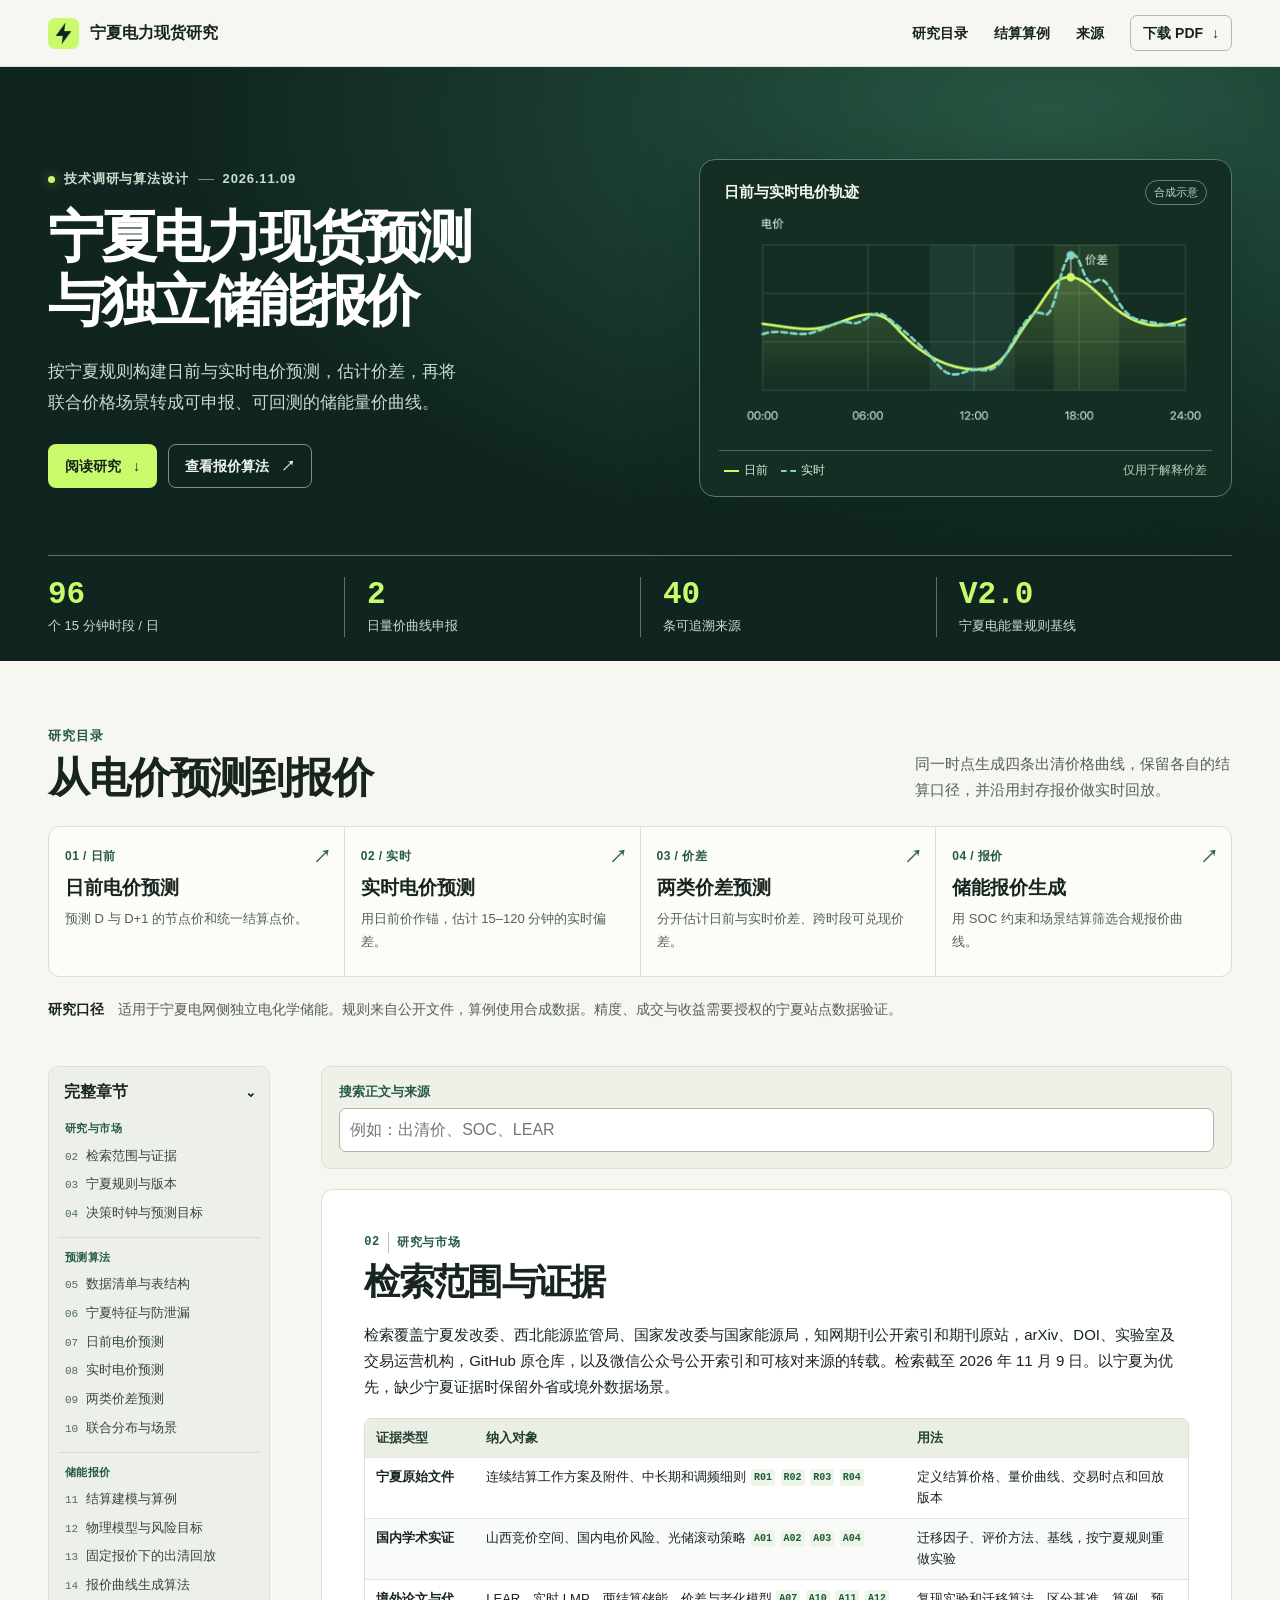
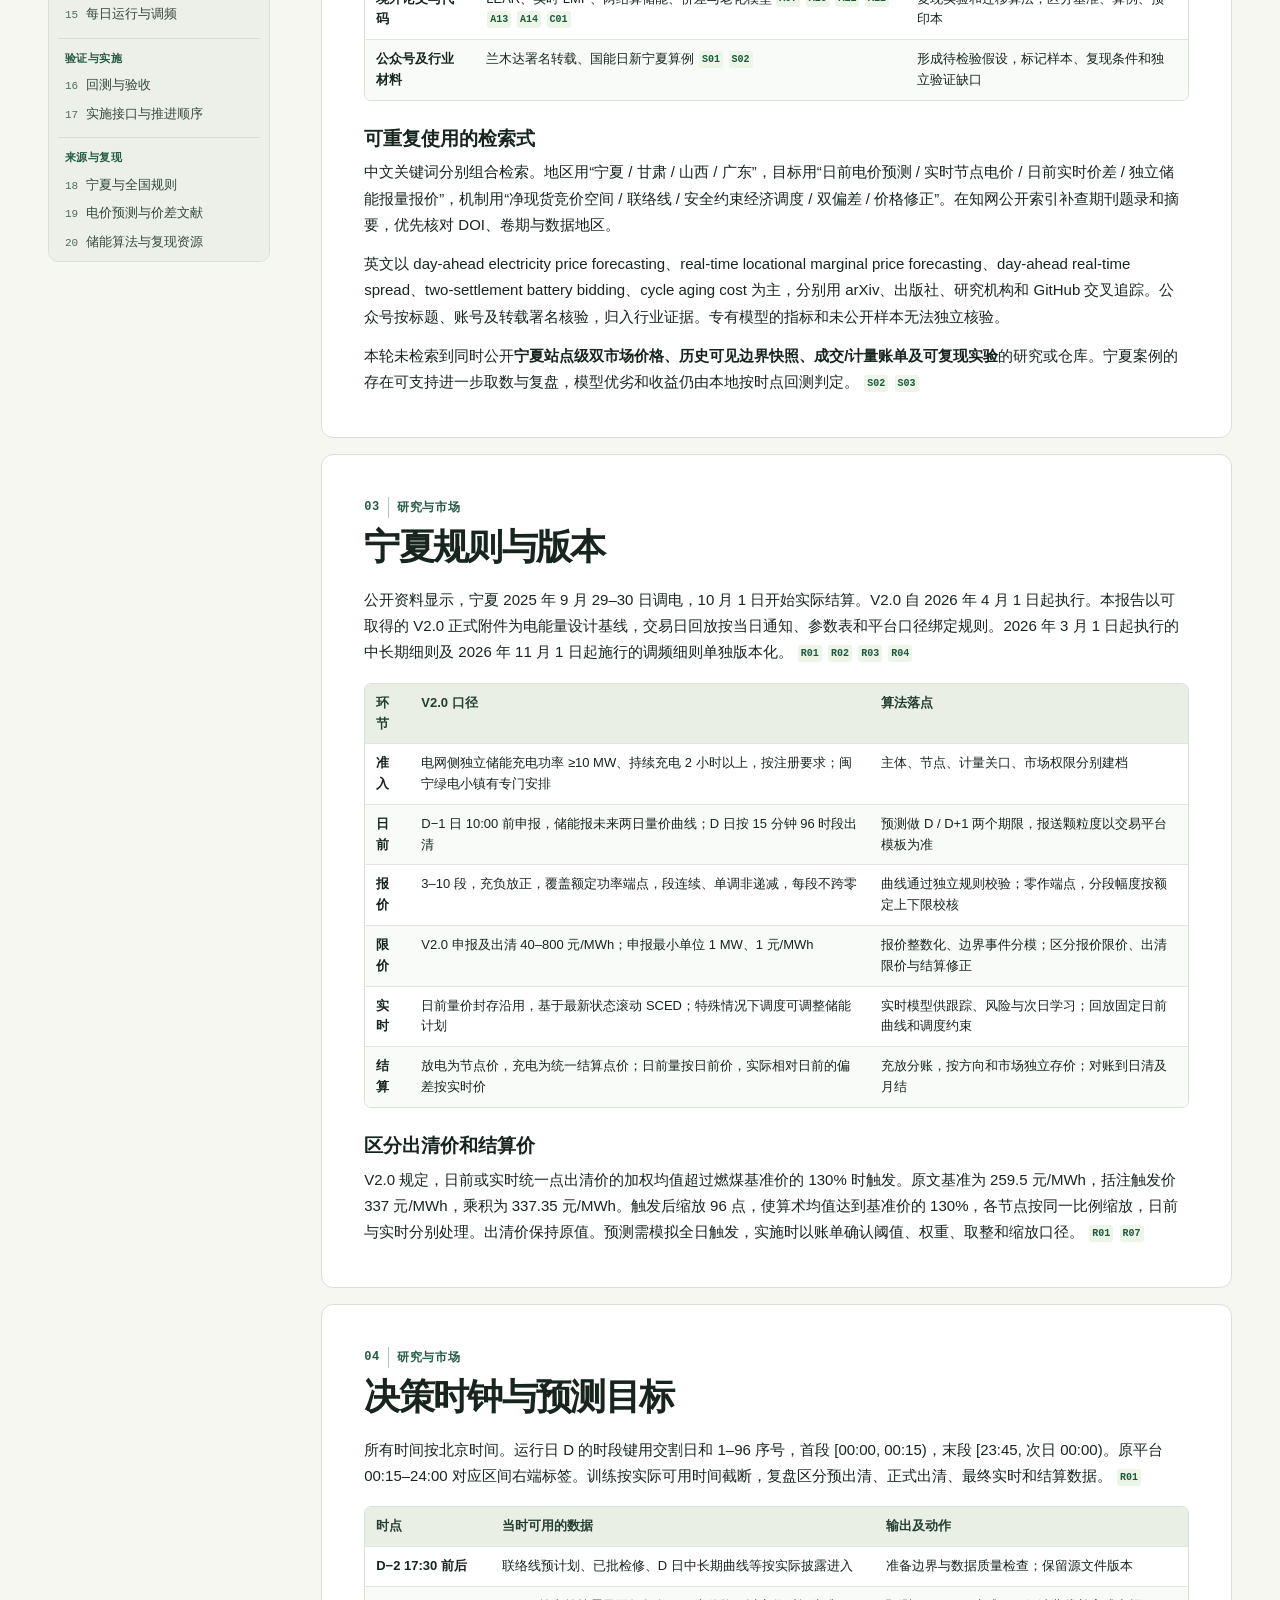
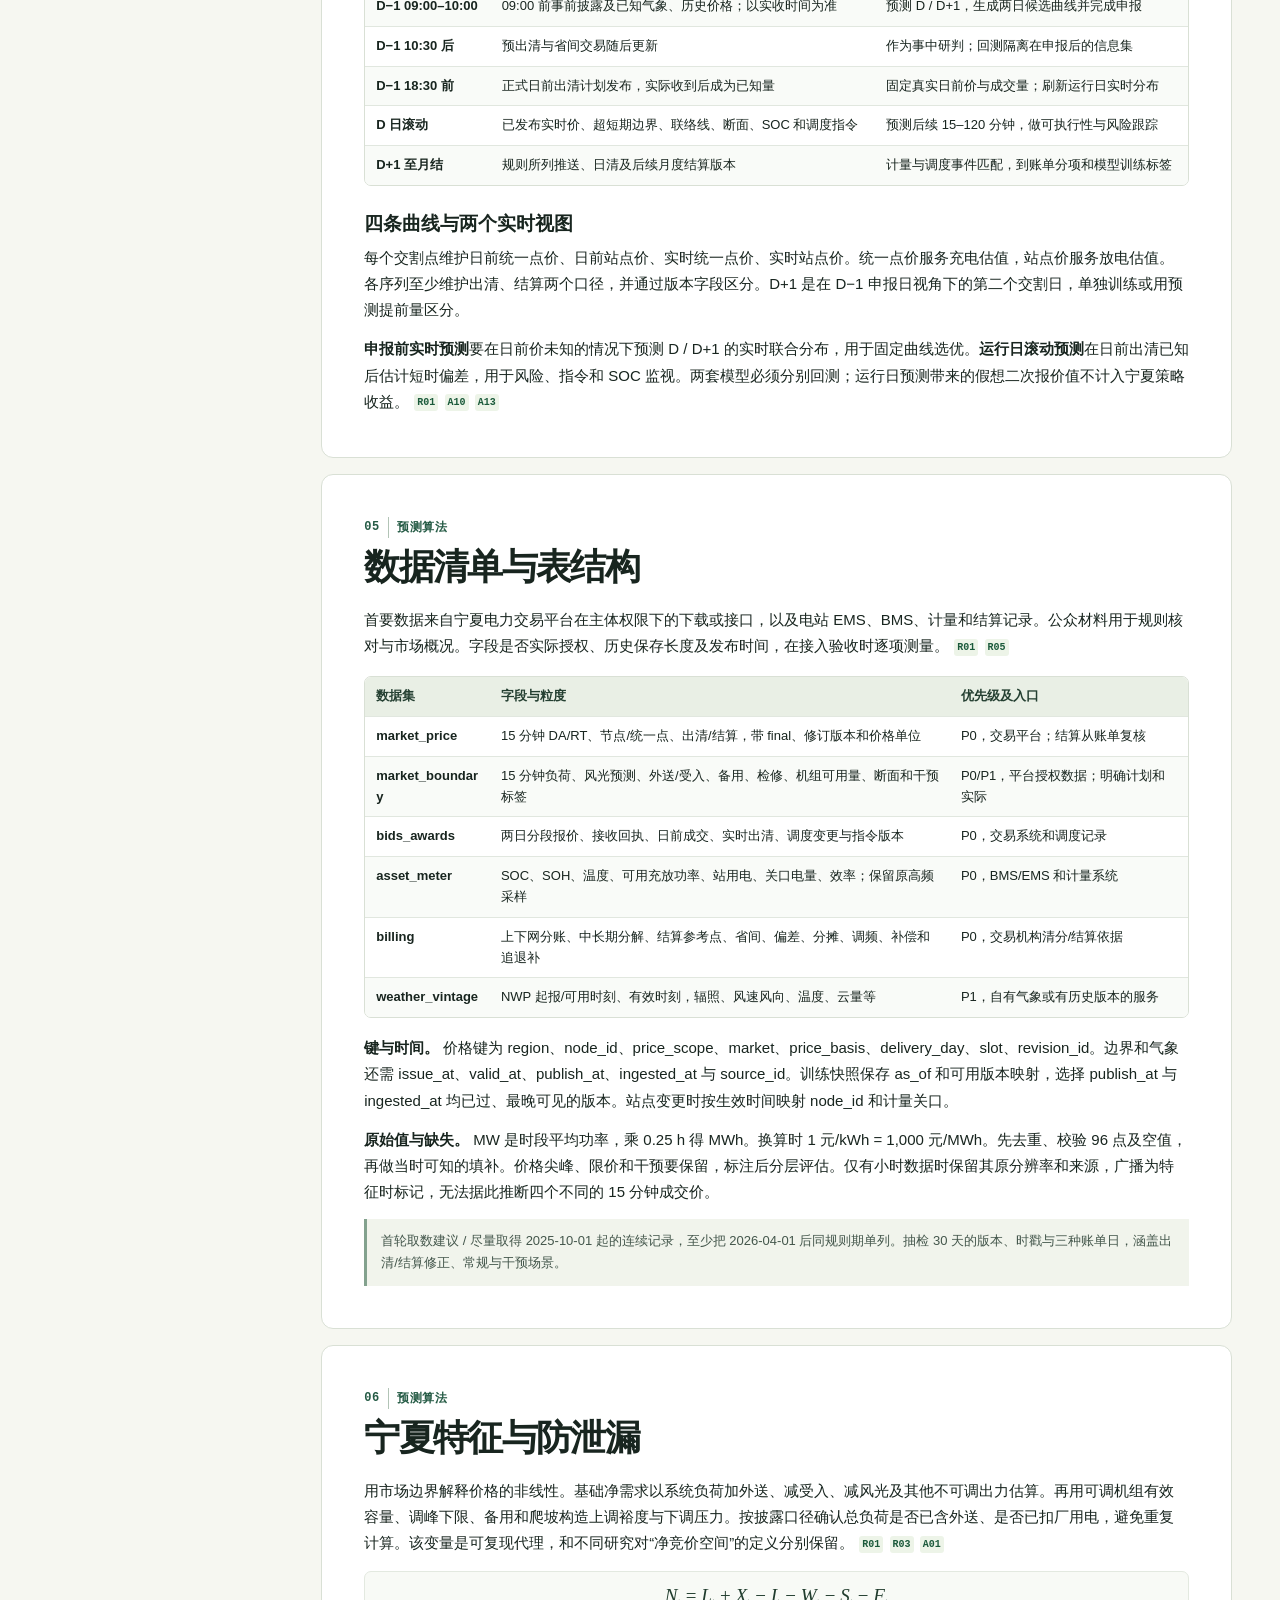
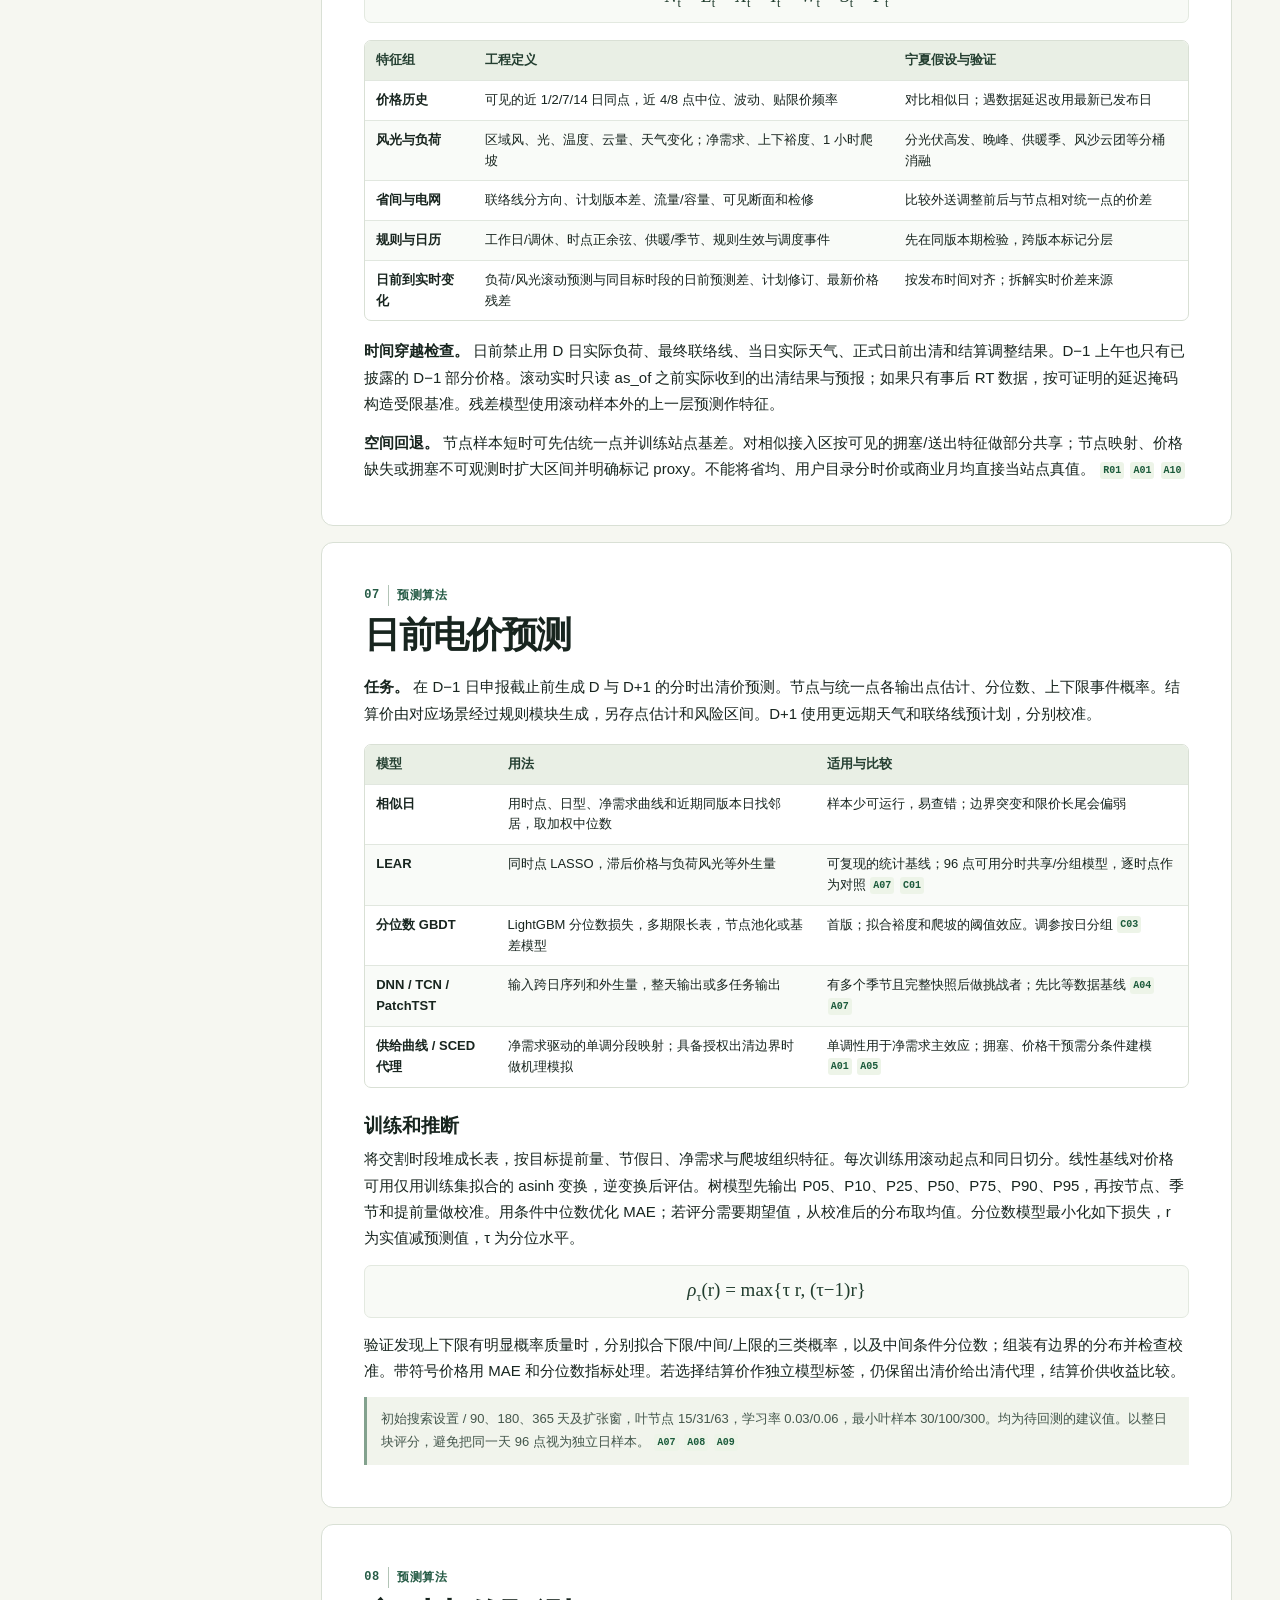
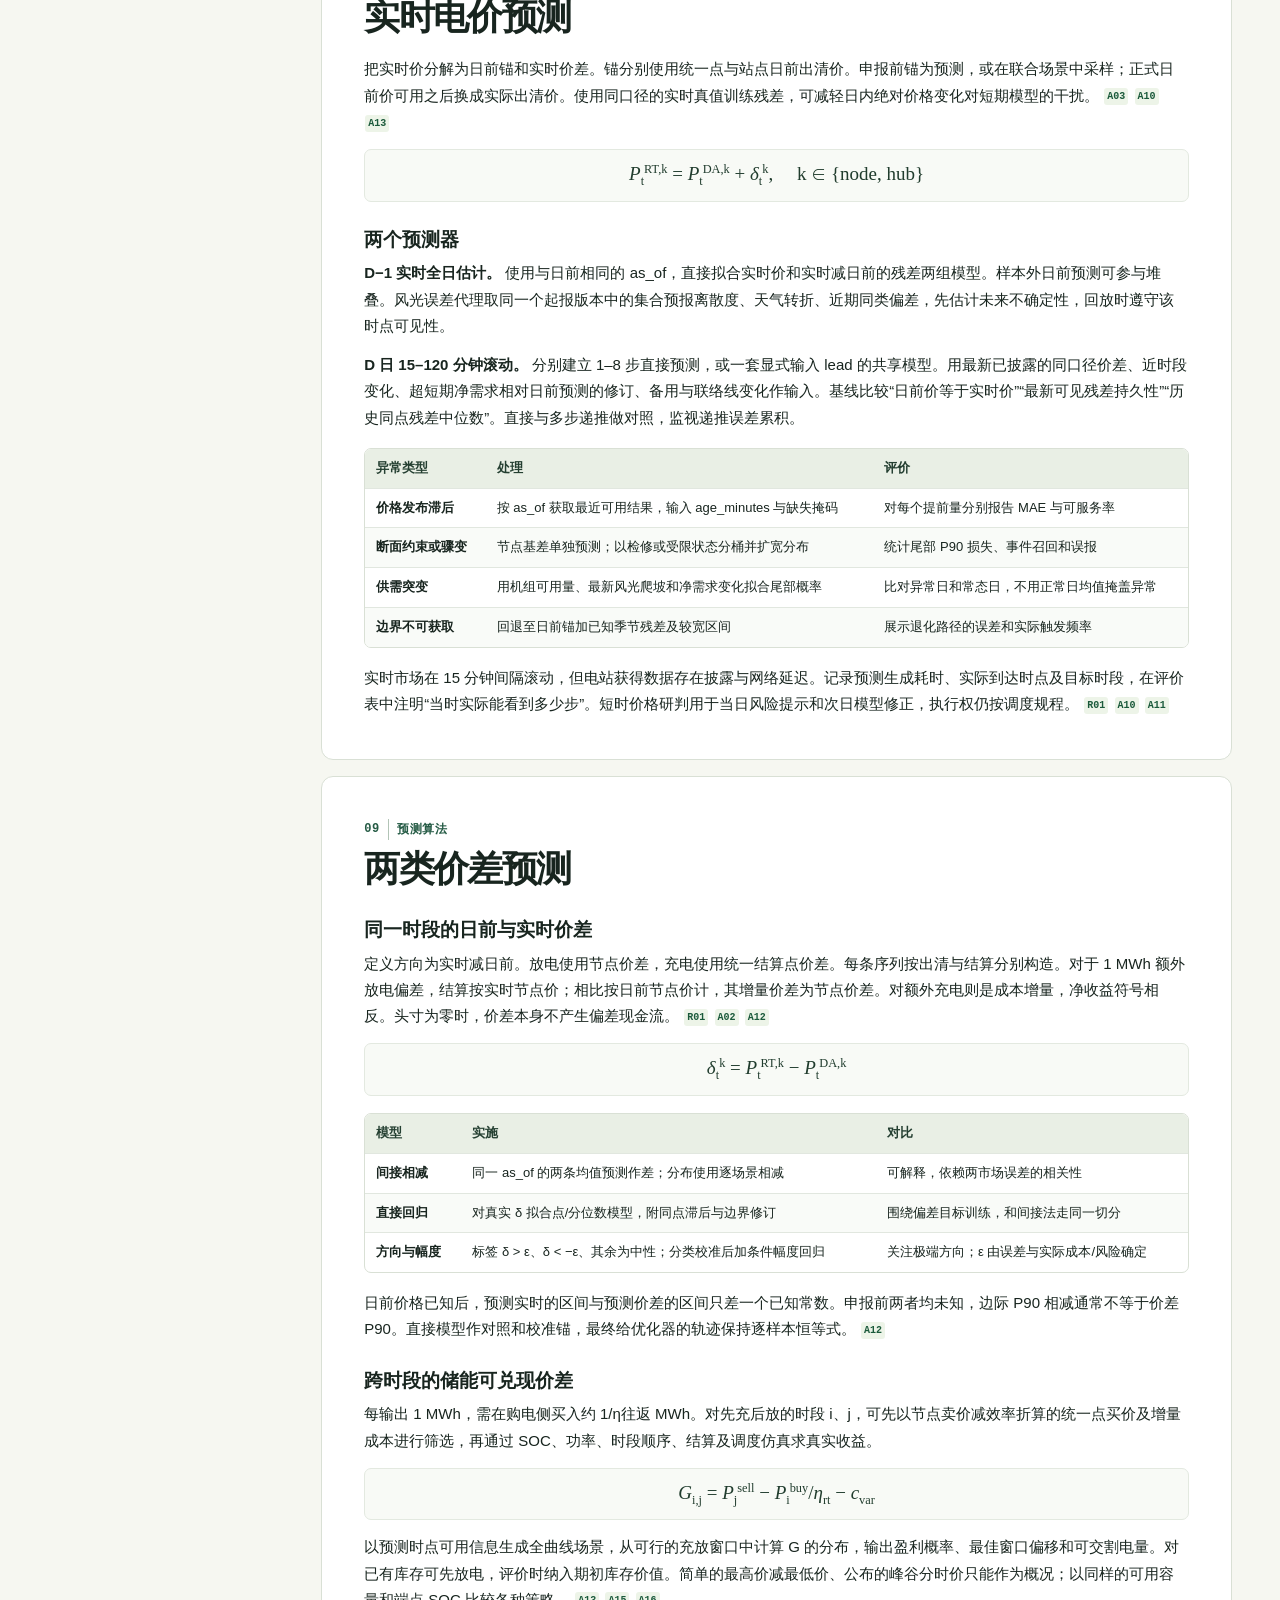
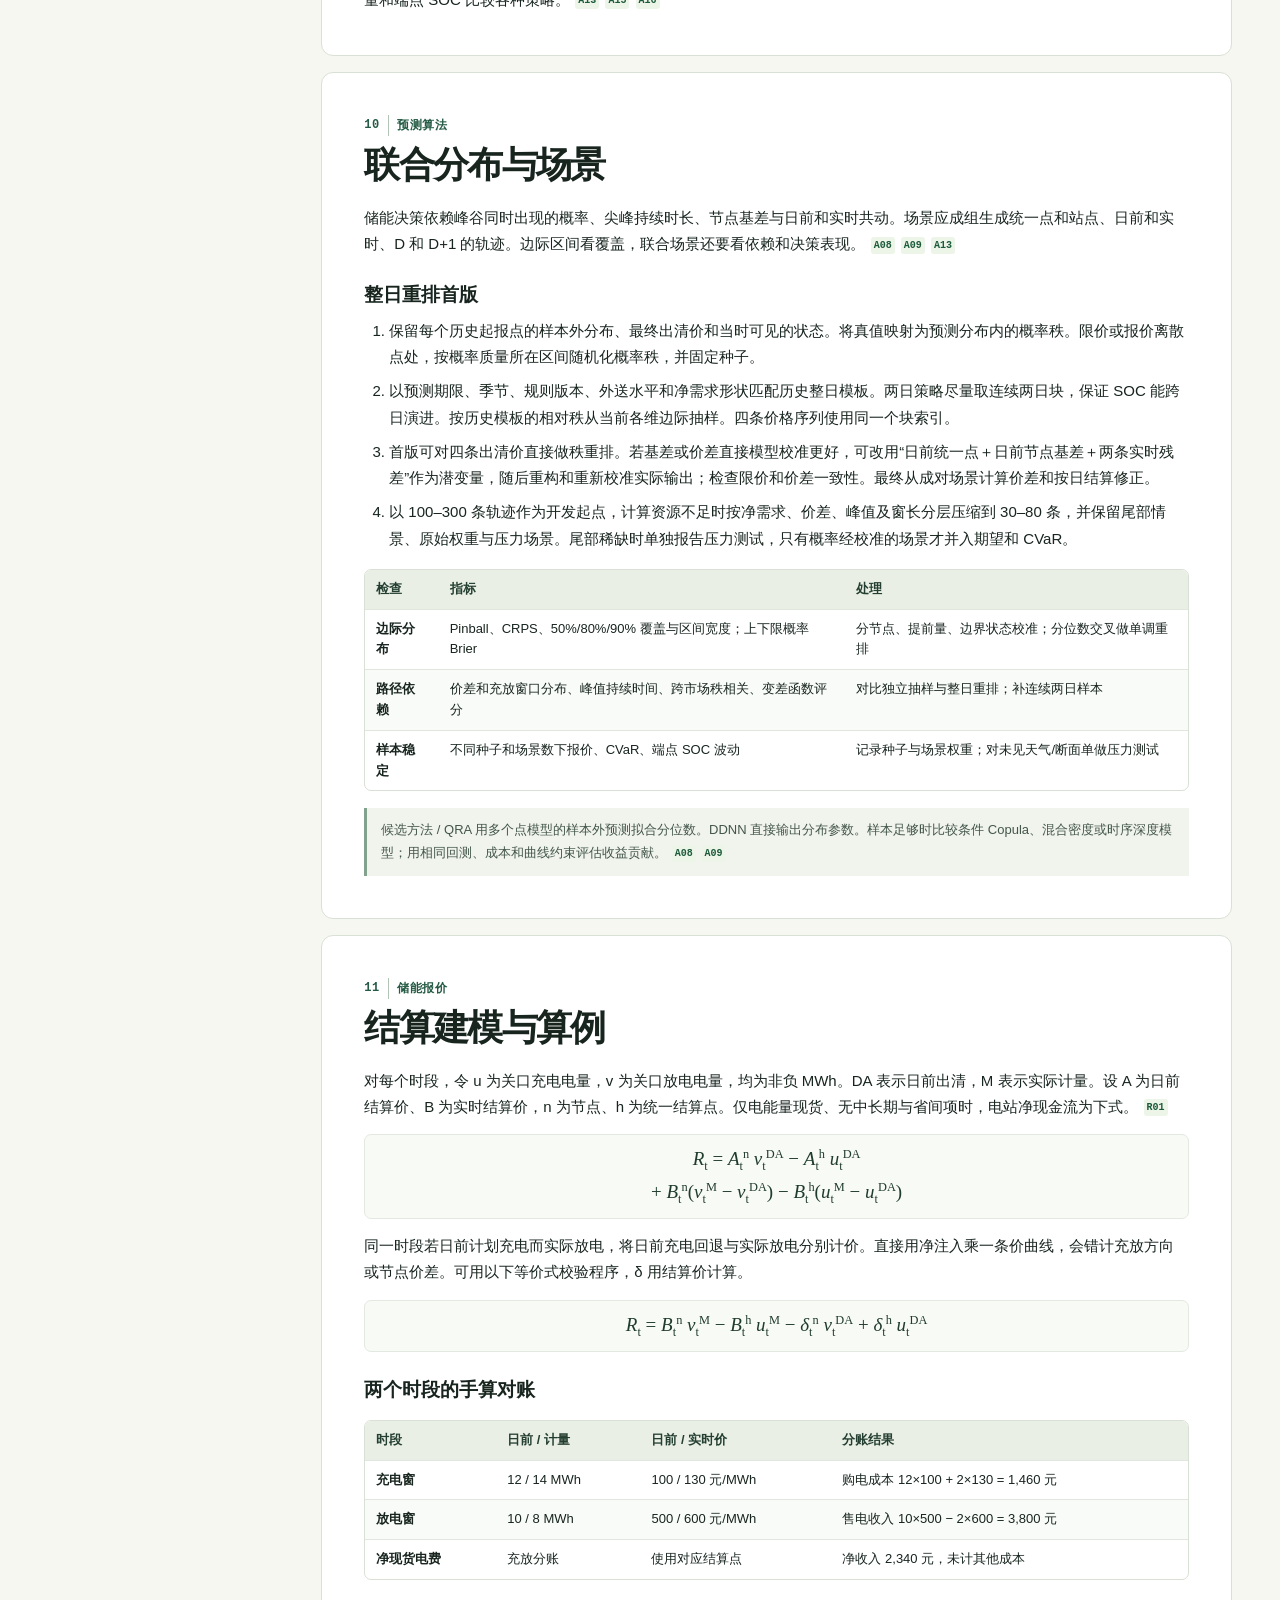
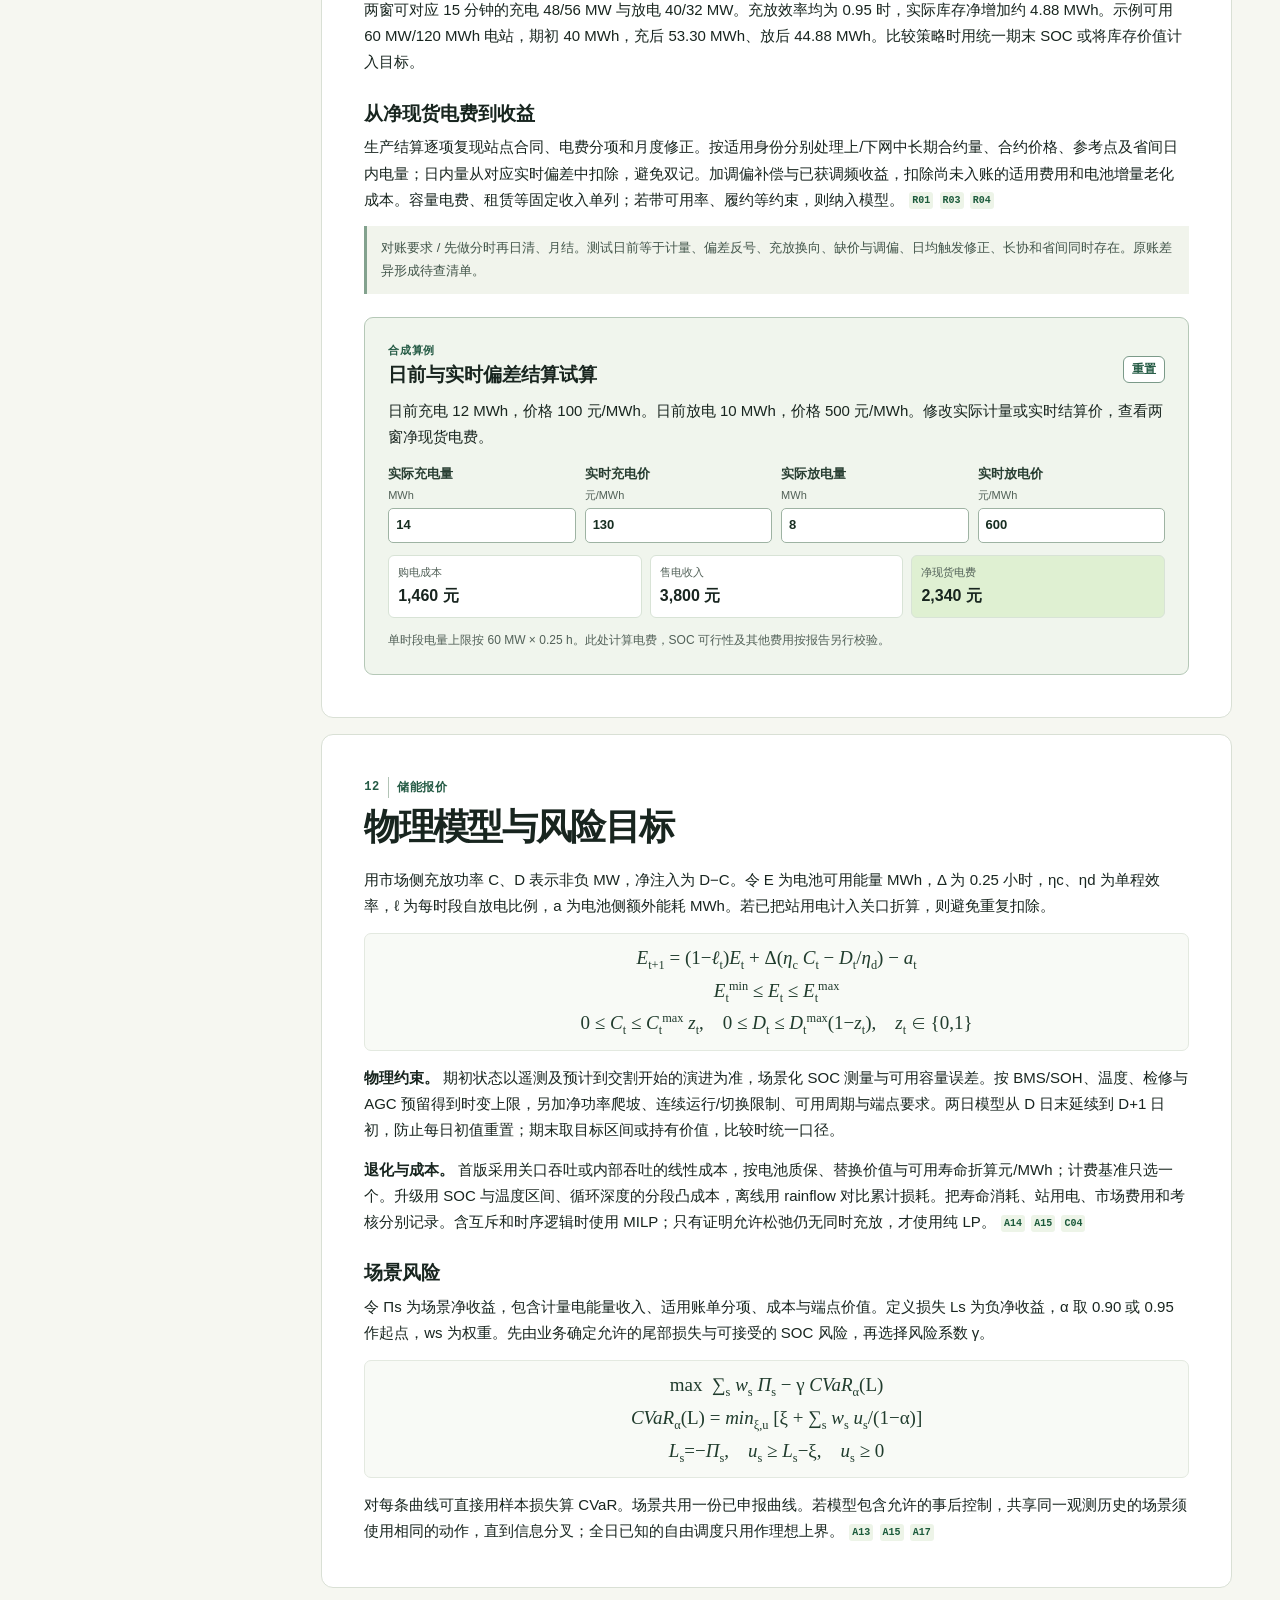
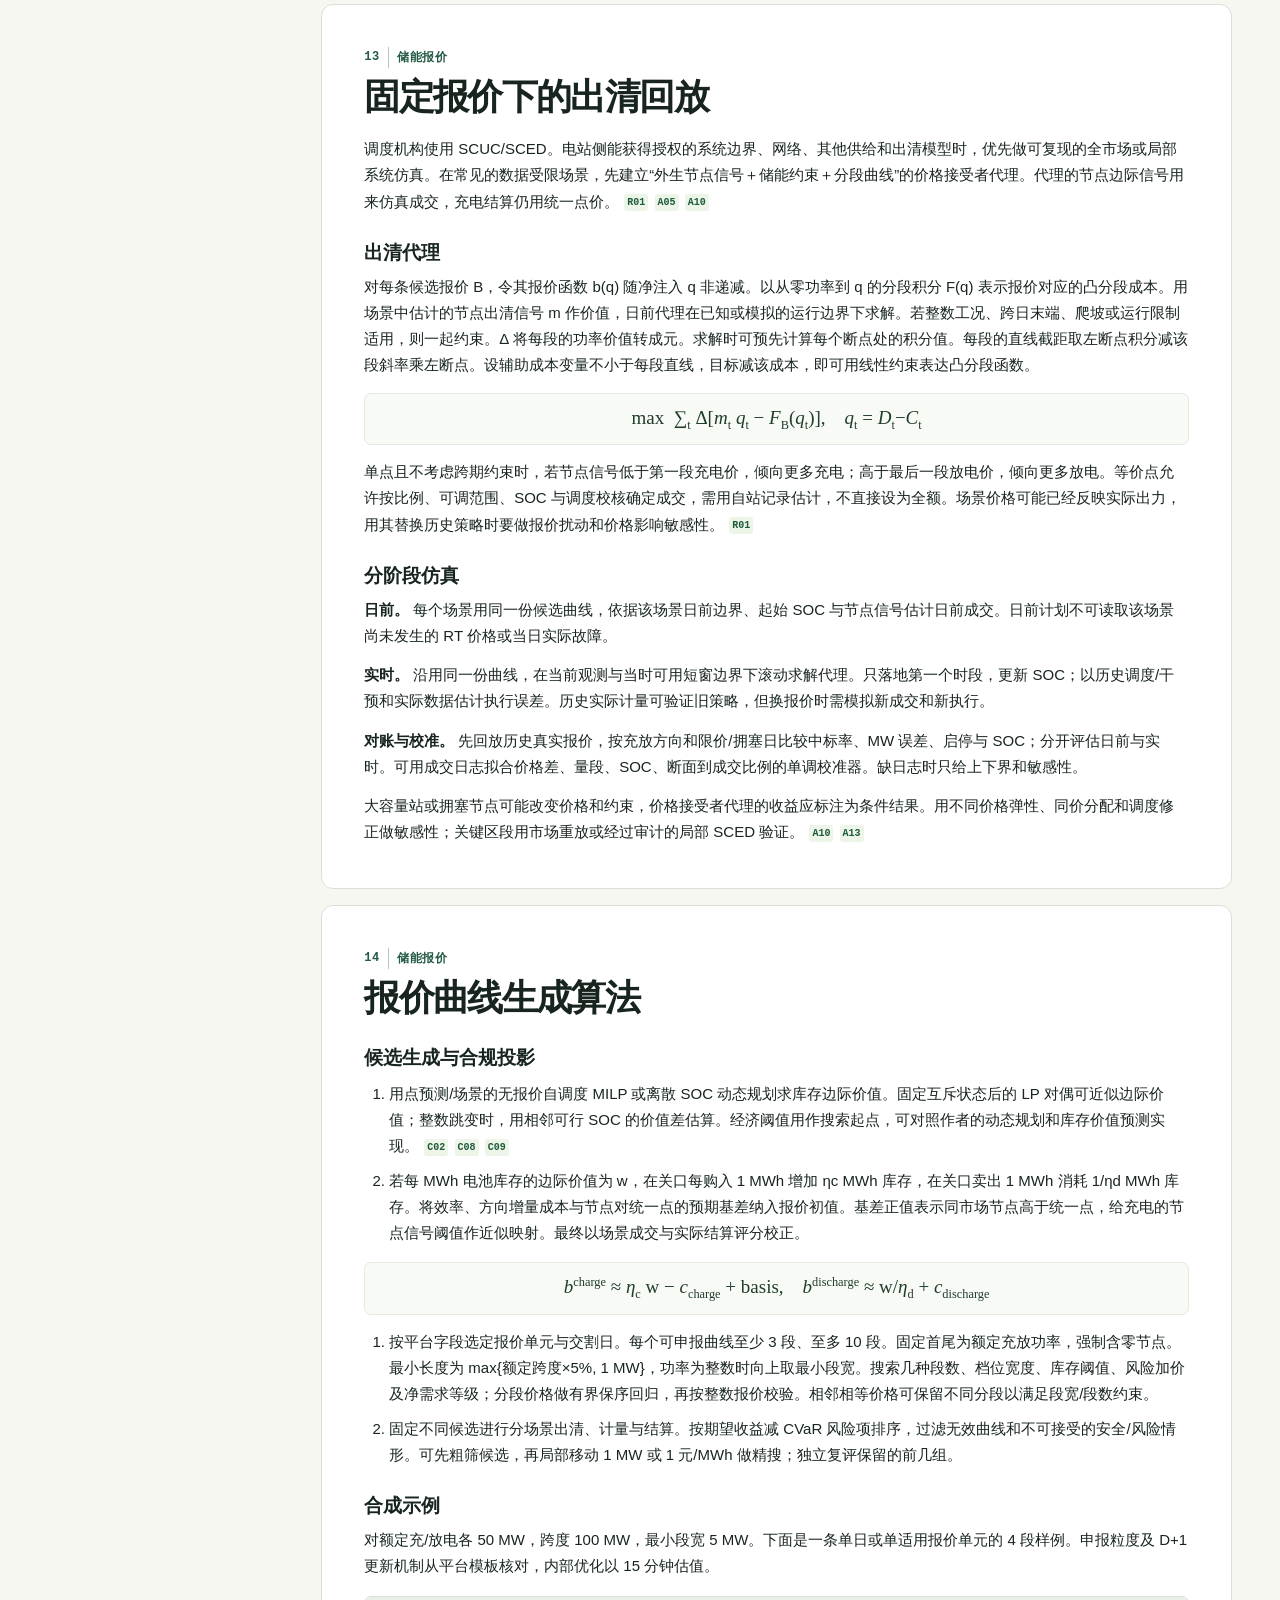
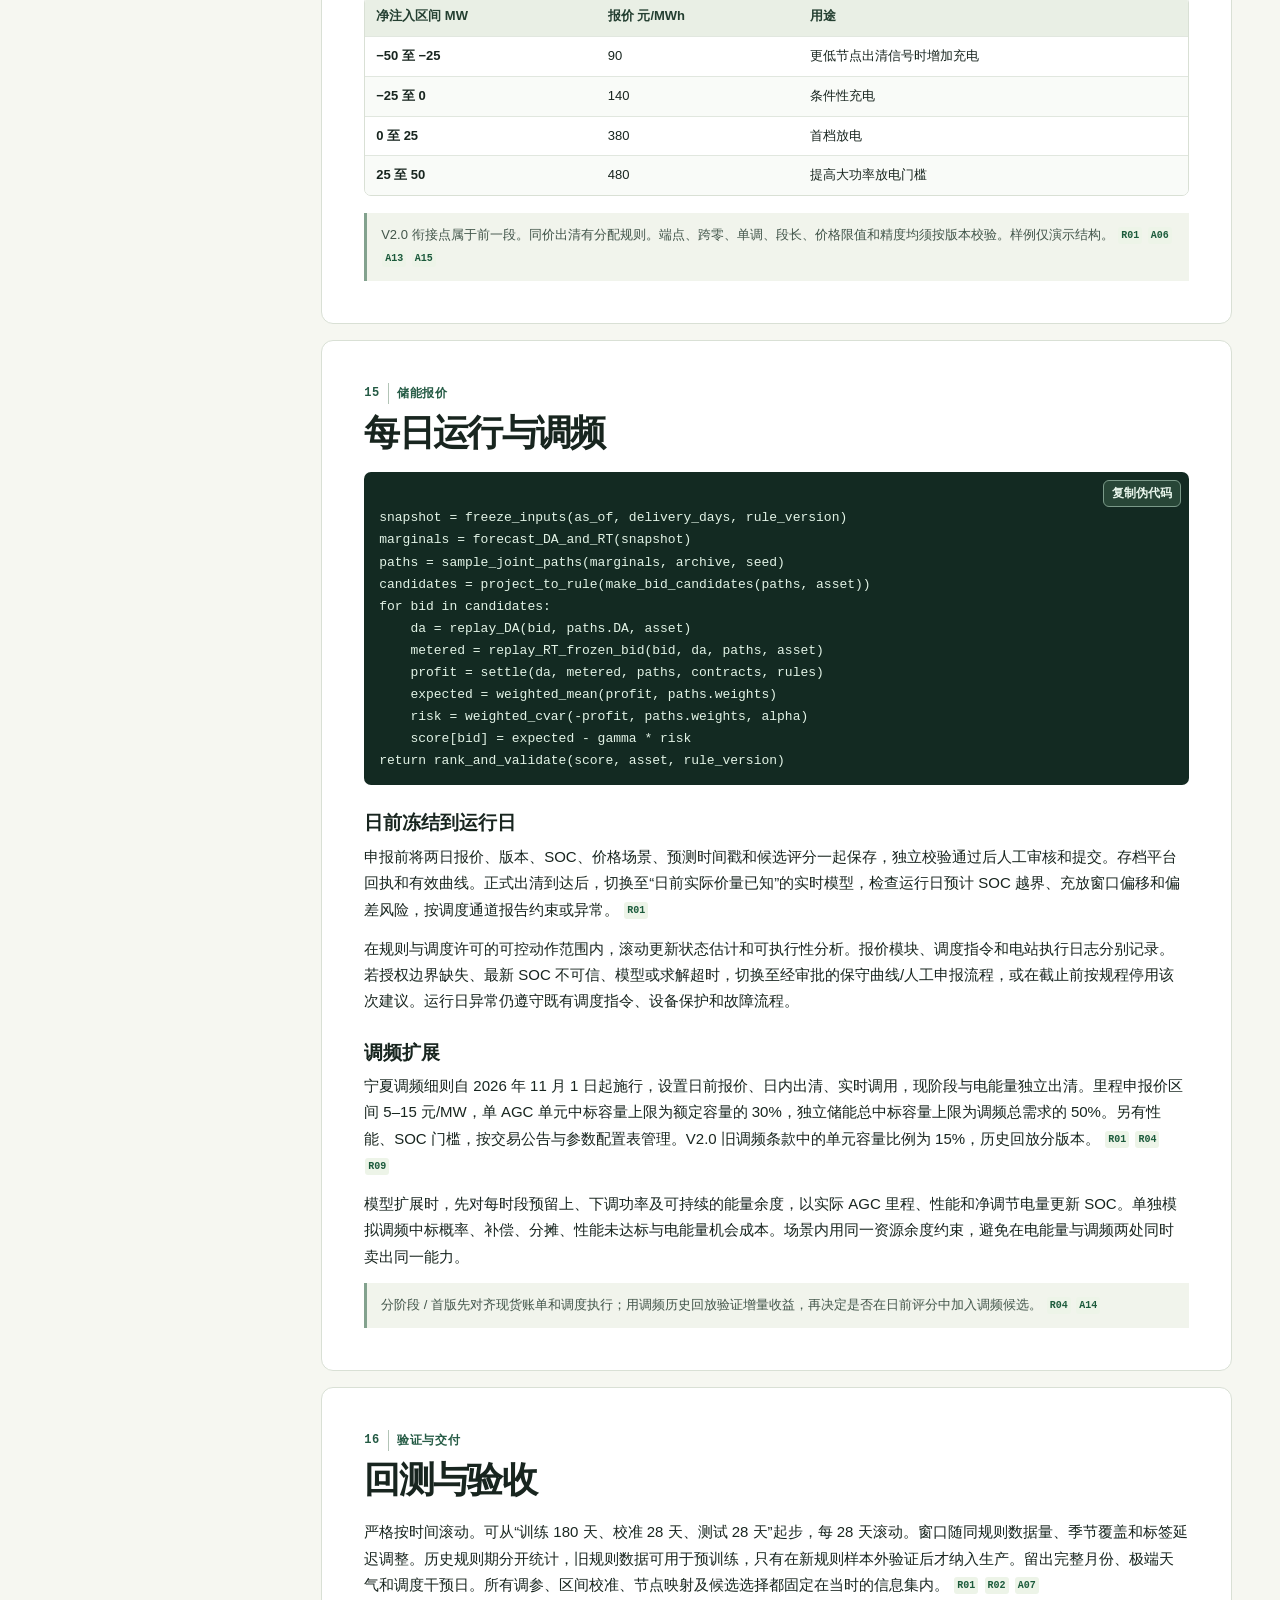
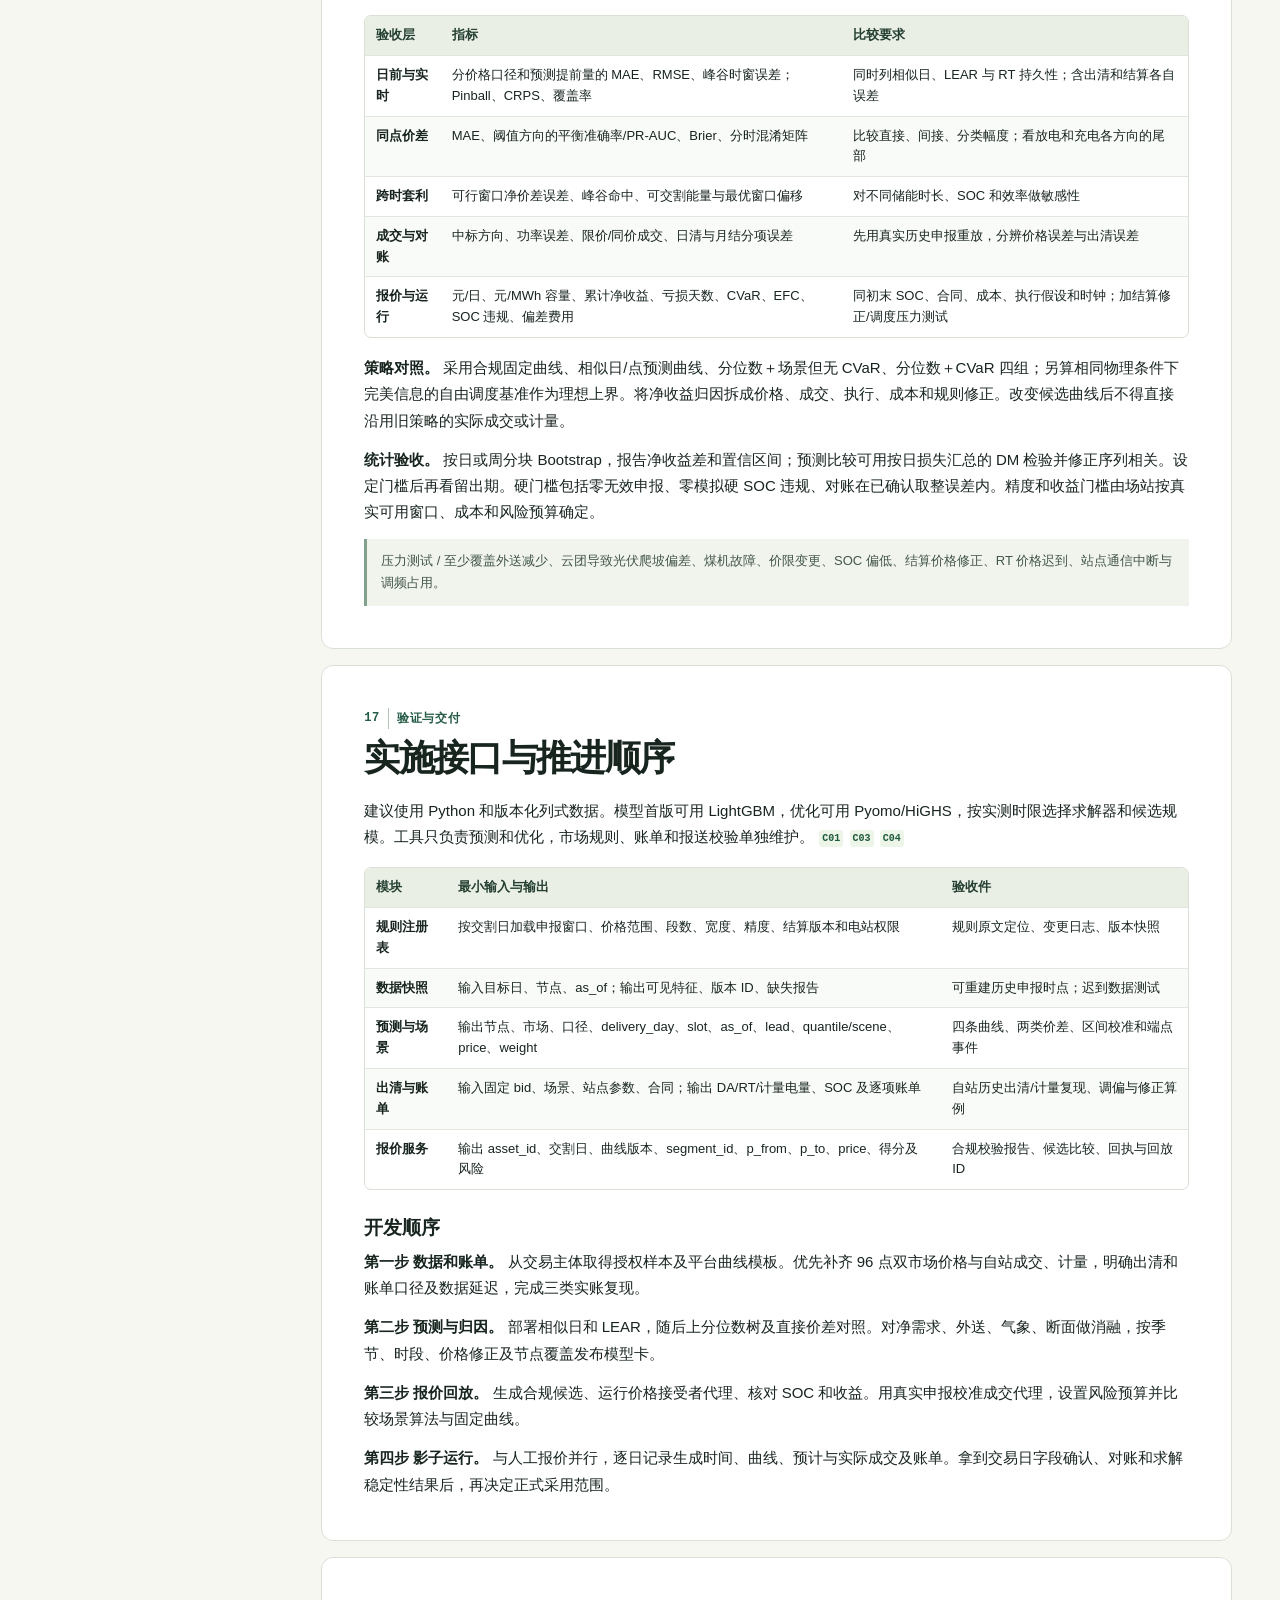
==== commit 86554f7d: "Serve market artwork as static PNG images" ====
--- a/docs/index.html
+++ b/docs/index.html
@@ -4,17 +4,20 @@
   <meta charset="utf-8">
   <meta name="viewport" content="width=device-width, initial-scale=1">
   <meta name="description" content="宁夏电力现货市场的日前电价、实时电价、价差预测与独立储能报价算法。包含 V2.0 规则、结算算例与 40 条来源。">
+  <meta property="og:title" content="宁夏电力现货预测与独立储能报价">
+  <meta property="og:image" content="https://coolhz1.github.io/ningxia-power-market-research/assets/price-trajectory.png">
+  <meta property="og:image:alt" content="日前与实时电价轨迹及价差合成示意图">
   <meta name="theme-color" content="#10251f">
   <title>宁夏电力现货预测与独立储能报价</title>
-  <link rel="icon" href="assets/mark.svg" type="image/svg+xml">
-  <link rel="stylesheet" href="assets/site.css">
+  <link rel="icon" href="assets/market-mark.png" type="image/png">
+  <link rel="stylesheet" href="assets/site.css?v=2">
   <script src="assets/site.js" defer></script>
 </head>
 <body>
 <a class="skip" href="#research">跳到正文</a>
 <header class="topbar" id="top">
   <div class="frame topbar-inner">
-    <a class="brand" href="#top"><img src="assets/mark.svg" alt="" width="31" height="31"><span>宁夏电力现货研究</span></a>
+    <a class="brand" href="#top"><img src="assets/market-mark.png" alt="" width="31" height="31"><span>宁夏电力现货研究</span></a>
     <nav class="toplinks" aria-label="主导航">
       <a href="#research">研究目录</a>
       <a href="#settlement">结算算例</a>
@@ -37,31 +40,9 @@
       </div>
       <figure class="hero-figure">
         <div class="figure-heading"><span>日前与实时电价轨迹</span><span class="figure-chip">合成示意</span></div>
-        <svg class="trace-chart" viewBox="0 0 520 258" role="img" aria-labelledby="trace-title trace-desc">
-          <title id="trace-title">一日内的日前与实时价格示意</title>
-          <desc id="trace-desc">日前和实时曲线在午间低谷与傍晚高峰同向变化，同时段存在价差。示意曲线不代表宁夏实际价格。</desc>
-          <defs>
-            <linearGradient id="trace-fill" x1="0" x2="0" y1="0" y2="1" gradientUnits="objectBoundingBox">
-              <stop stop-color="#c9fa6b" stop-opacity=".22"/><stop offset="1" stop-color="#c9fa6b" stop-opacity="0"/>
-            </linearGradient>
-          </defs>
-          <path class="gridlines" d="M46 42H492 M46 93H492 M46 144H492 M46 195H492 M46 42V195 M157 42V195 M269 42V195 M380 42V195 M492 42V195"/>
-          <rect x="222" y="42" width="90" height="153" fill="#81c9ba" opacity=".085"/>
-          <rect x="353" y="42" width="69" height="153" fill="#c9fa6b" opacity=".085"/>
-          <path d="M46 125 C83 130 96 134 120 126 S166 105 186 128 S233 171 267 173 S305 150 327 121 S353 75 371 76 S401 98 425 114 S469 130 492 120 V195 H46 Z" fill="url(#trace-fill)"/>
-          <path class="trace da" d="M46 125 C83 130 96 134 120 126 S166 105 186 128 S233 171 267 173 S305 150 327 121 S353 75 371 76 S401 98 425 114 S469 130 492 120"/>
-          <path class="trace rt" d="M46 136 C66 129 81 140 100 134 S125 120 139 124 S162 106 177 118 S208 143 221 157 S239 184 259 176 S287 186 305 153 S331 109 343 115 S359 59 371 53 S383 90 398 80 S419 117 443 121 S472 128 492 126"/>
-          <path class="gap-line" d="M371 55V76"/>
-          <circle cx="371" cy="76" r="4.5" fill="#c9fa6b"/><circle cx="371" cy="53" r="4.5" fill="#80d6c4"/>
-          <g class="chart-text">
-            <text x="44" y="24">电价</text><text x="386" y="62">价差</text>
-            <text x="46" y="226" text-anchor="middle">00:00</text>
-            <text x="157" y="226" text-anchor="middle">06:00</text>
-            <text x="269" y="226" text-anchor="middle">12:00</text>
-            <text x="380" y="226" text-anchor="middle">18:00</text>
-            <text x="492" y="226" text-anchor="middle">24:00</text>
-          </g>
-        </svg>
+        <a class="chart-link" href="assets/price-trajectory.png">
+          <img class="trace-chart" src="assets/price-trajectory.png" width="1040" height="516" alt="合成示意图。日前实线与实时虚线均呈午间低谷、傍晚高峰，同一时段两线的高度差表示价差。">
+        </a>
         <figcaption><span><i class="da-key"></i>日前</span><span><i class="rt-key"></i>实时</span><span class="fig-note">仅用于解释价差</span></figcaption>
       </figure>
     </div>
--- a/docs/assets/site.css
+++ b/docs/assets/site.css
@@ -51,16 +51,11 @@
 .primary:hover { background: #e0ffa6; }
 .secondary { color: #eff8ee; border-color: #6b9784; }
 .secondary:hover { background: #ffffff12; }
-.hero-figure { min-width: 0; margin: 0; padding: 19px 19px 15px; background: #112920cd; border: 1px solid #587968; border-radius: 16px; box-shadow: 0 20px 68px #081a154d; }
+.hero-figure { min-width: 0; margin: 0; padding: 19px 19px 15px; background: #142e24; border: 1px solid #587968; border-radius: 16px; box-shadow: 0 20px 68px #081a154d; }
 .figure-heading { display: flex; justify-content: space-between; align-items: center; gap: 10px; padding-inline: 5px; font-weight: 690; font-size: 15px; }
 .figure-chip { border: 1px solid #5e8676; border-radius: 99px; padding: 2px 8px; color: #b9d9c9; font-size: 11px; font-weight: 550; white-space: nowrap; }
-.trace-chart { display: block; width: 100%; }
-.gridlines { stroke: #759d8b; stroke-opacity: .33; stroke-width: 1; }
-.trace { fill: none; stroke-width: 2.8; stroke-linecap: round; stroke-linejoin: round; }
-.trace.da { stroke: var(--lime); }
-.trace.rt { stroke: #80d6c4; stroke-dasharray: 6 4; }
-.gap-line { stroke: #c5e3d4; stroke-width: 1; }
-.chart-text { fill: #bfd5ca; font-size: 12px; font-family: var(--sans); }
+.chart-link { display: block; }
+.trace-chart { display: block; width: 100%; height: auto; }
 .hero-figure figcaption { display: flex; align-items: center; gap: 13px; color: #d8e9dc; font-size: 12px; padding: 9px 5px 0; border-top: 1px solid #4a6b5d; }
 .hero-figure figcaption span { display: flex; align-items: center; gap: 5px; }
 .hero-figure i { display: inline-block; width: 15px; border-top: 2px solid; }
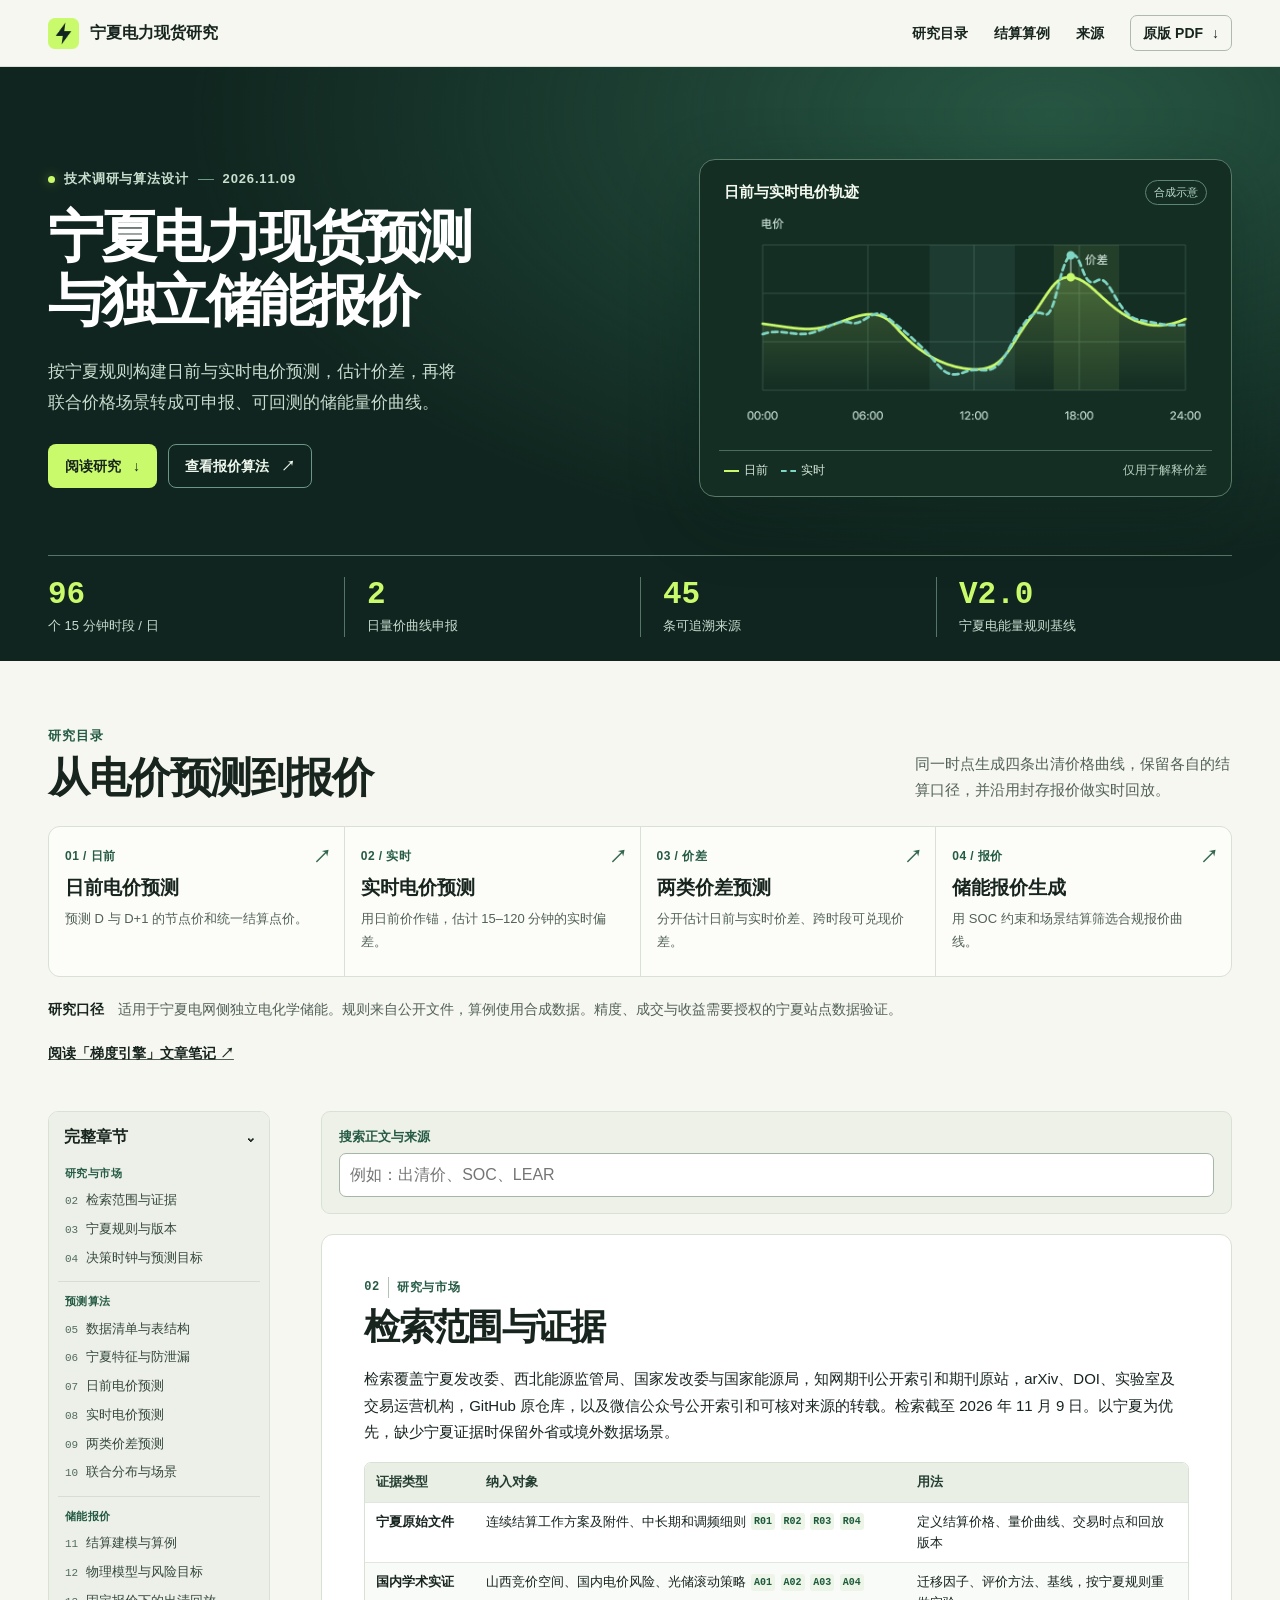
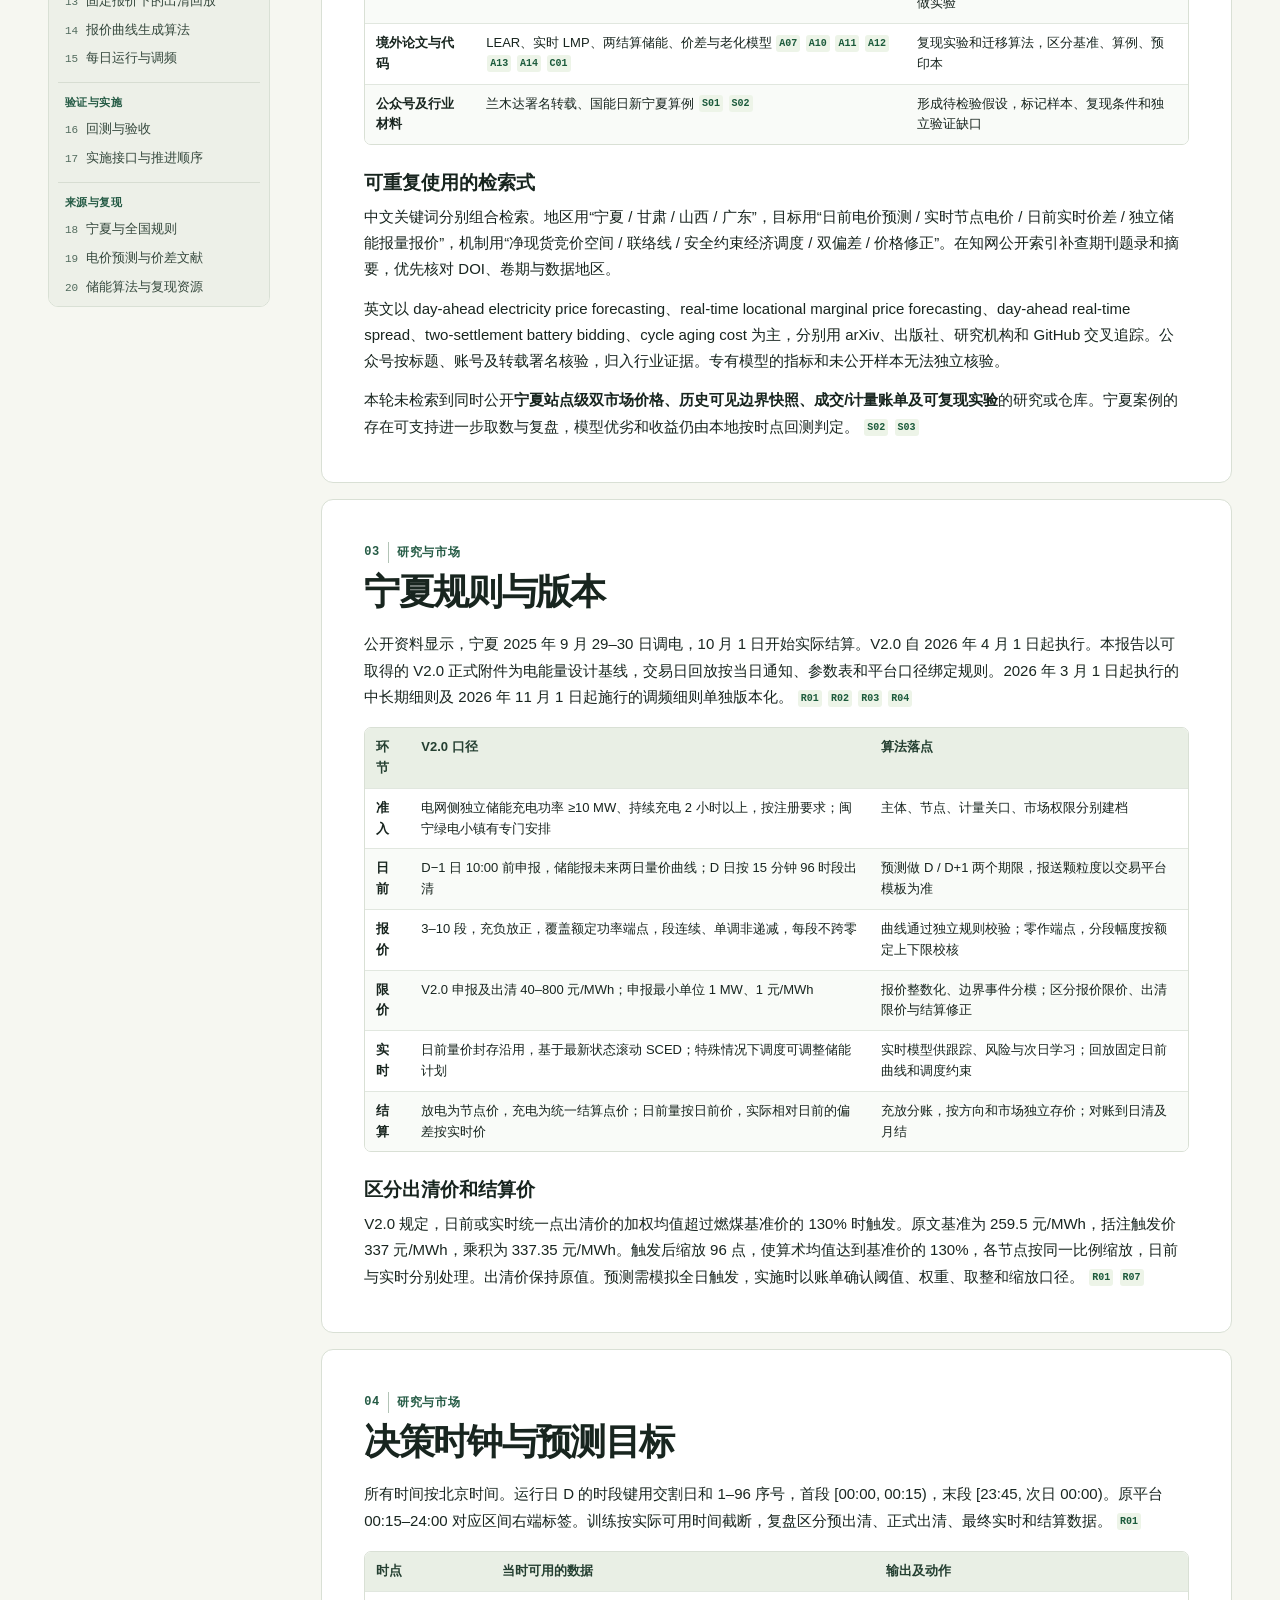
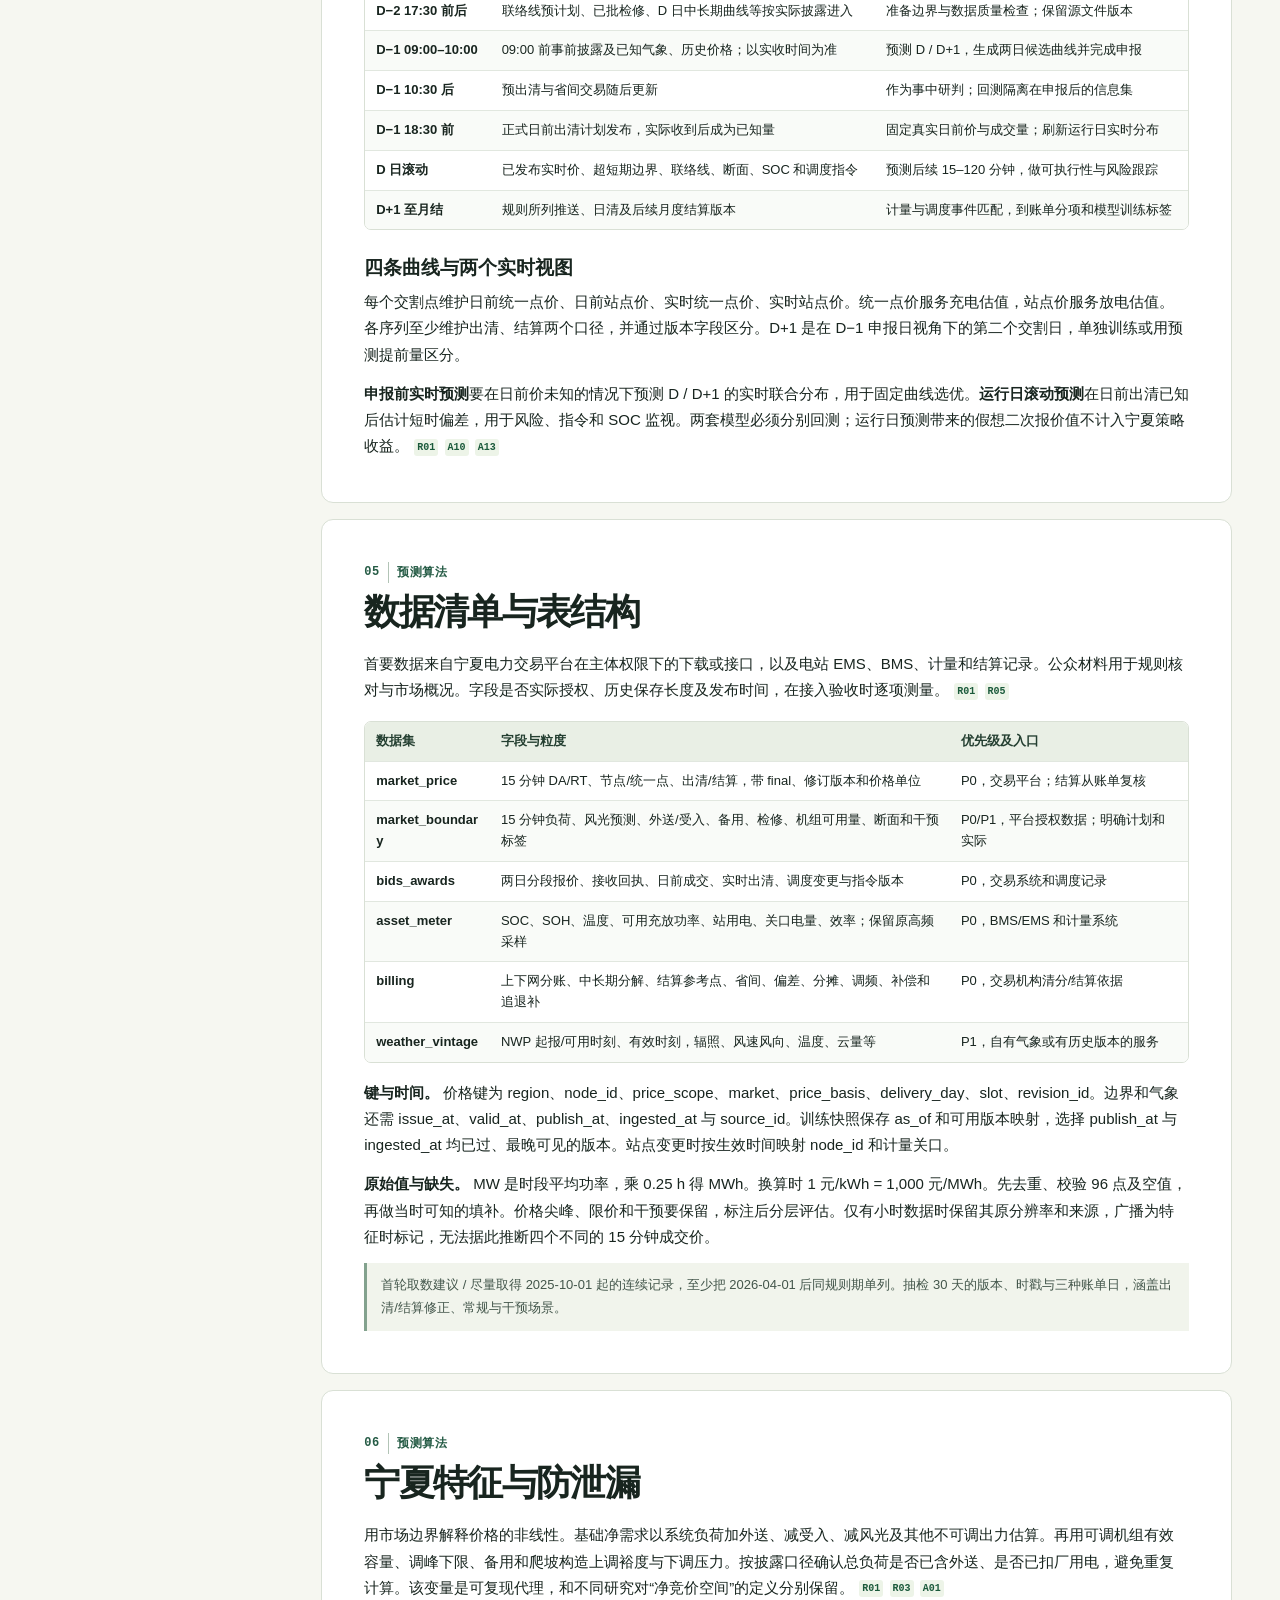
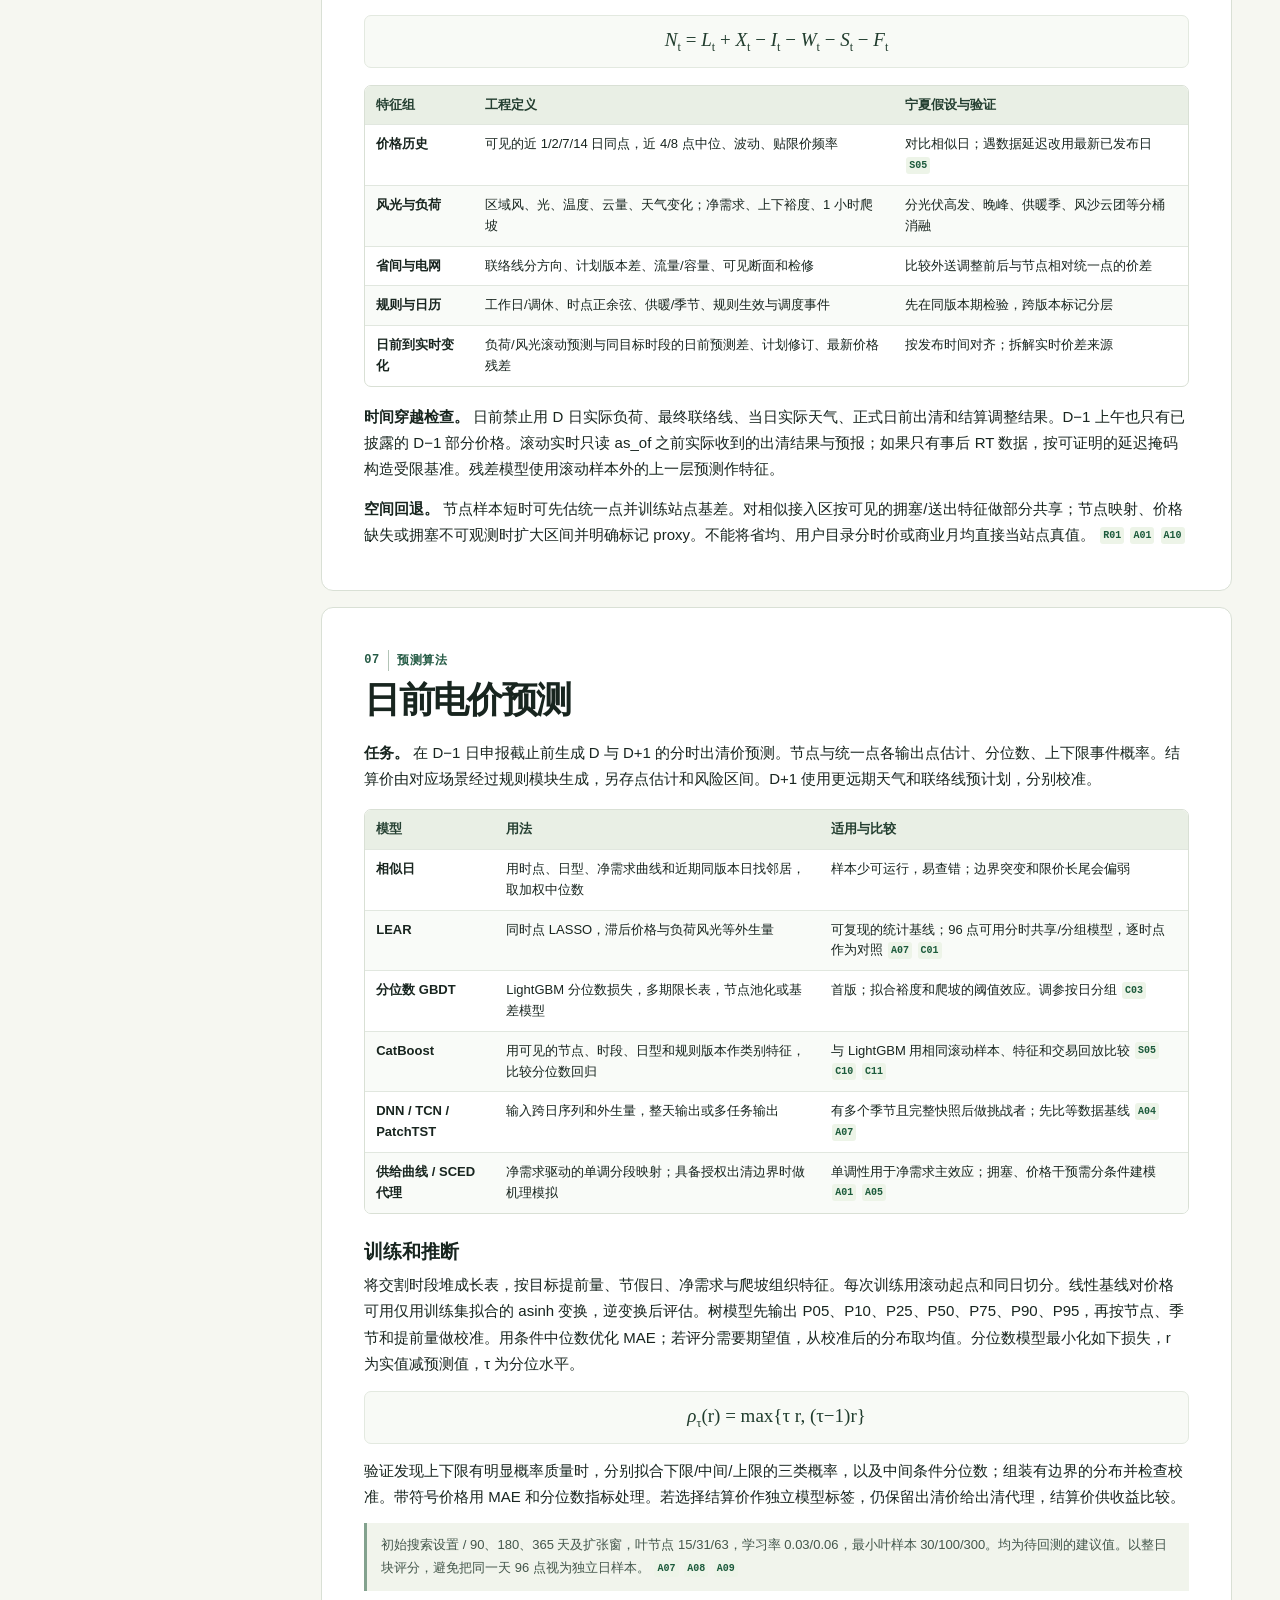
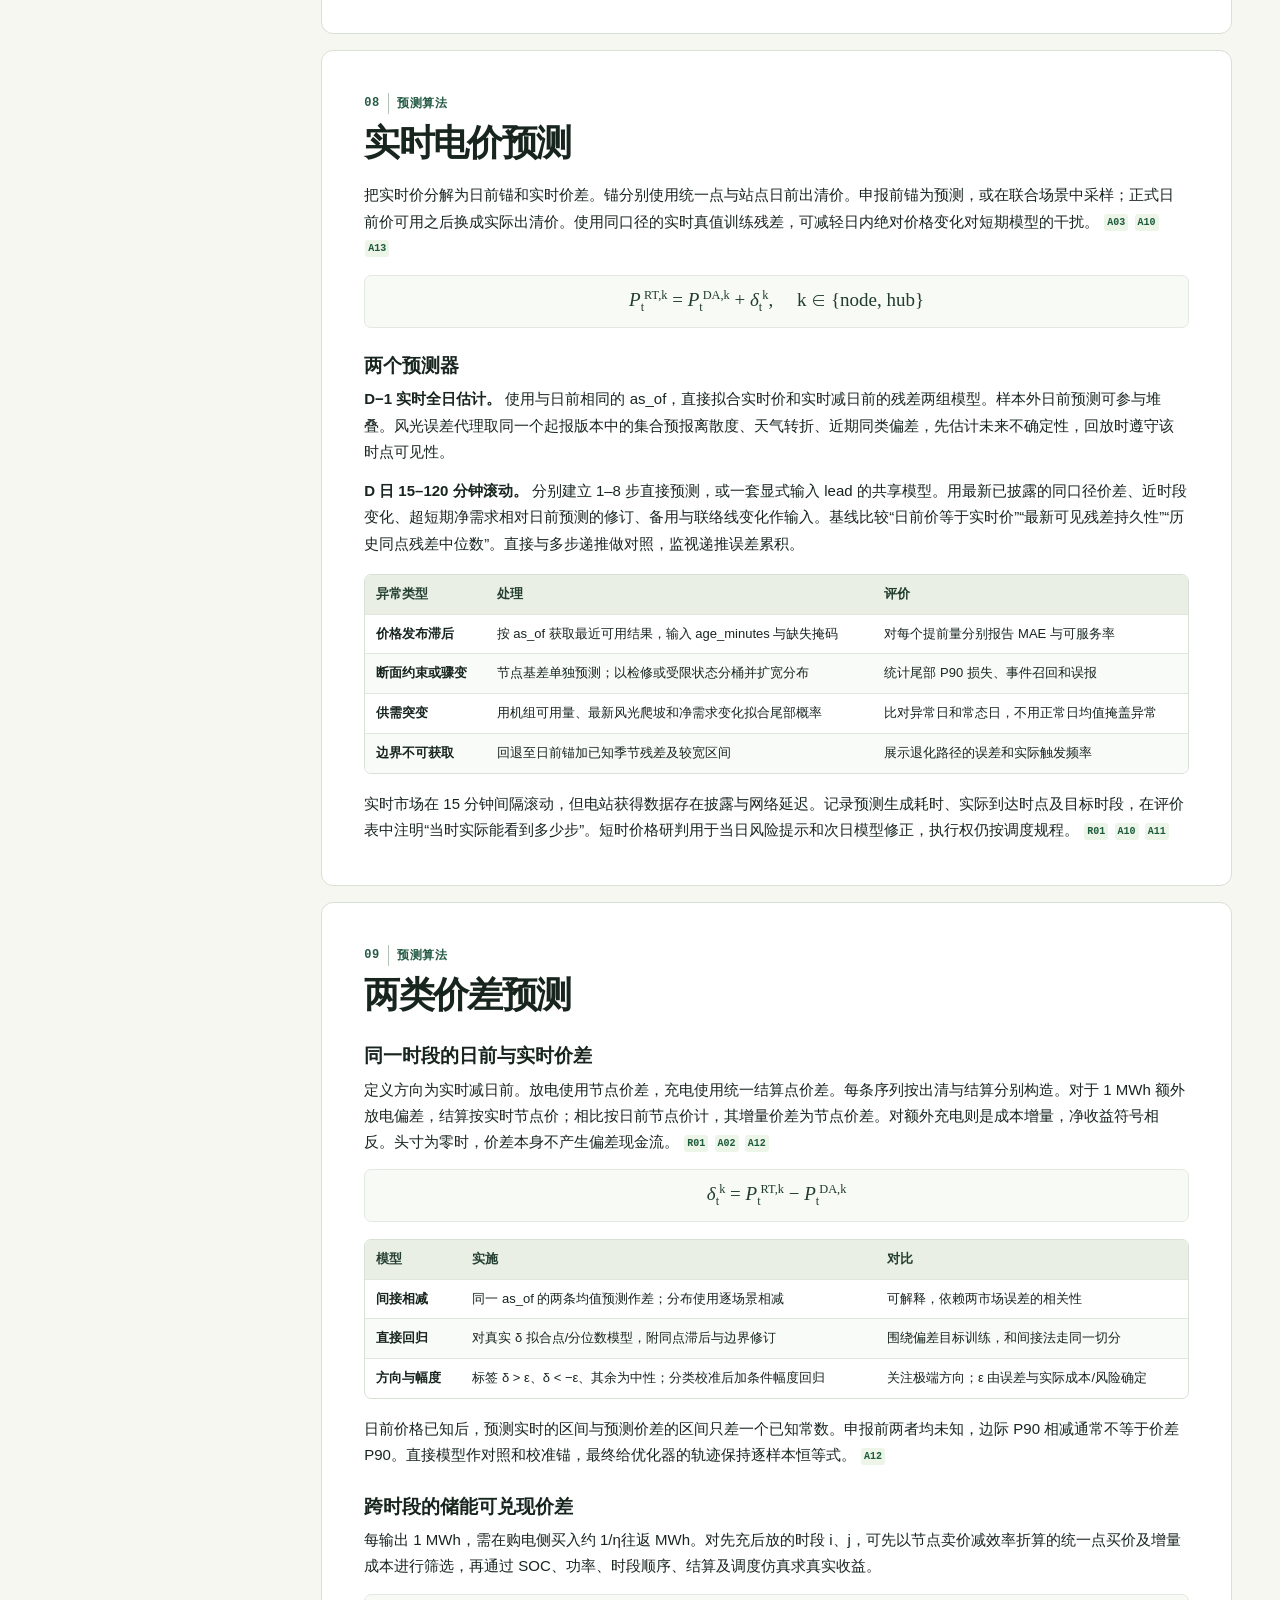
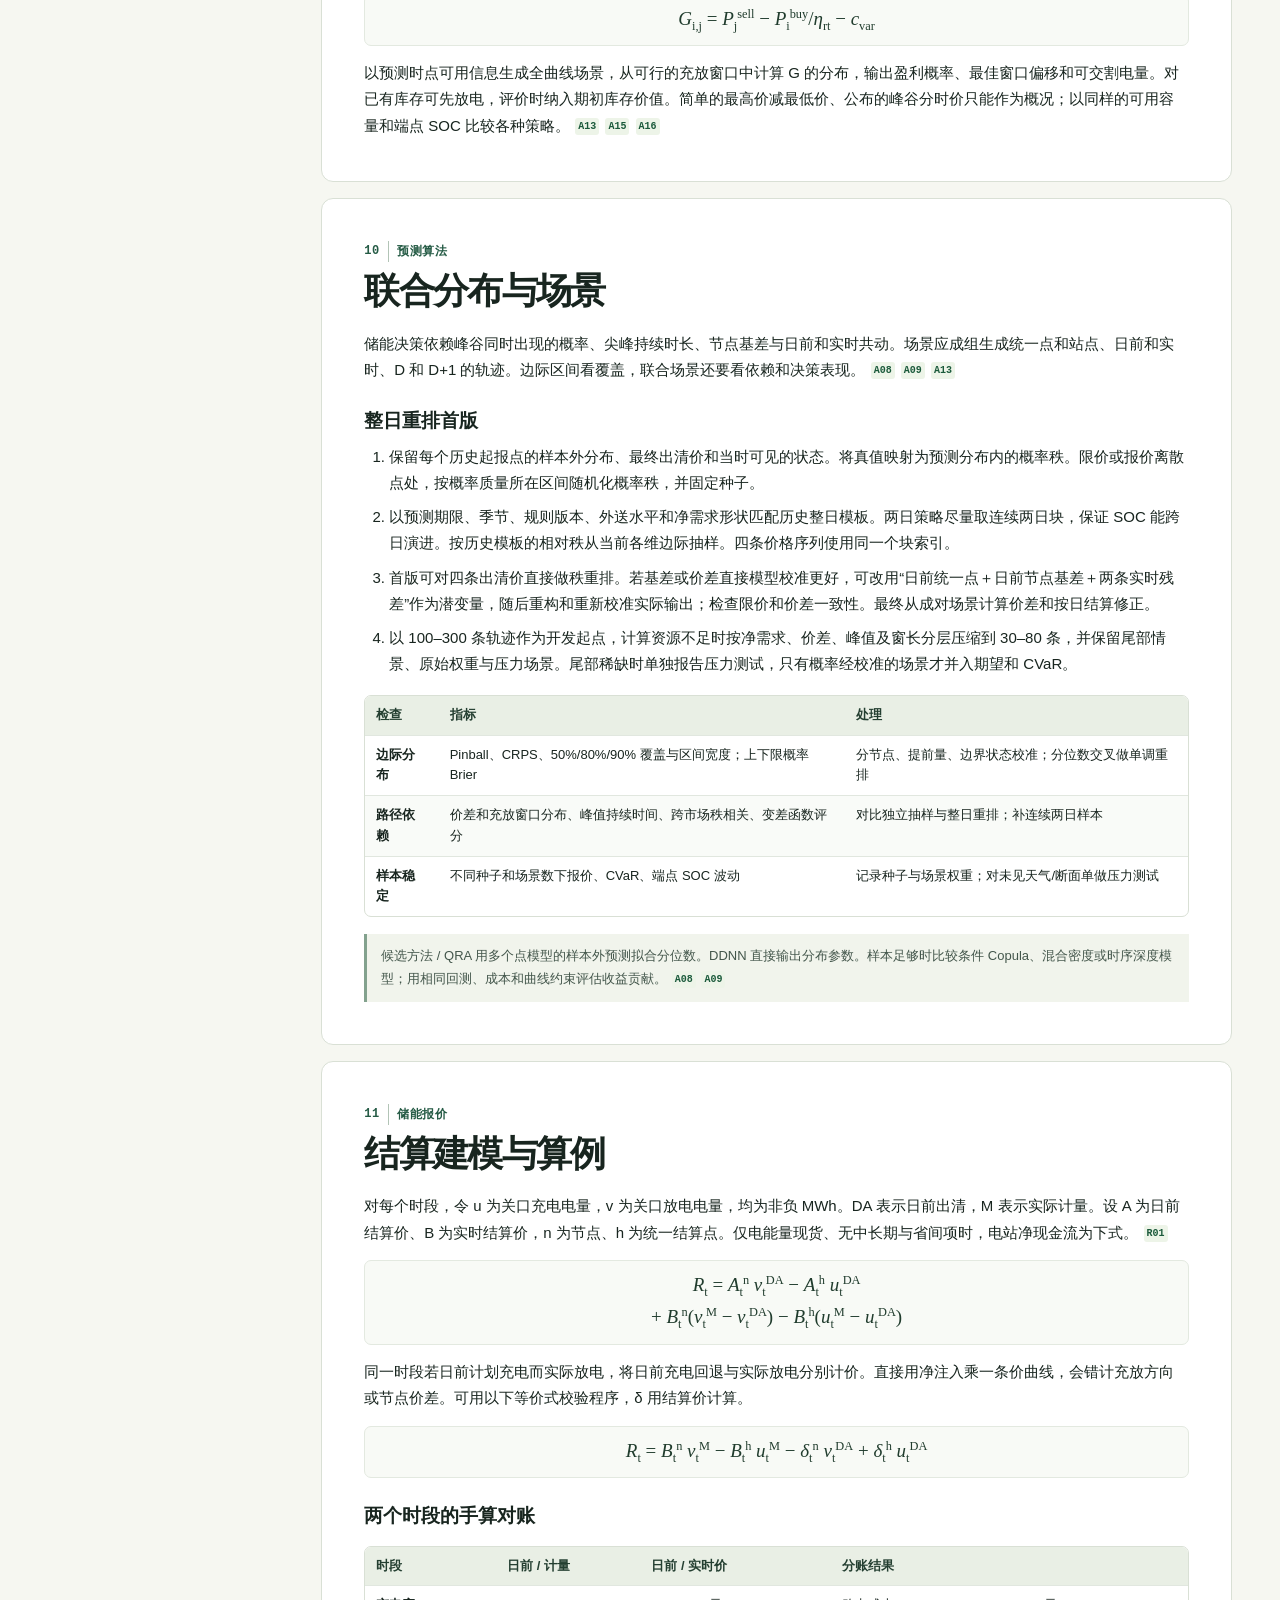
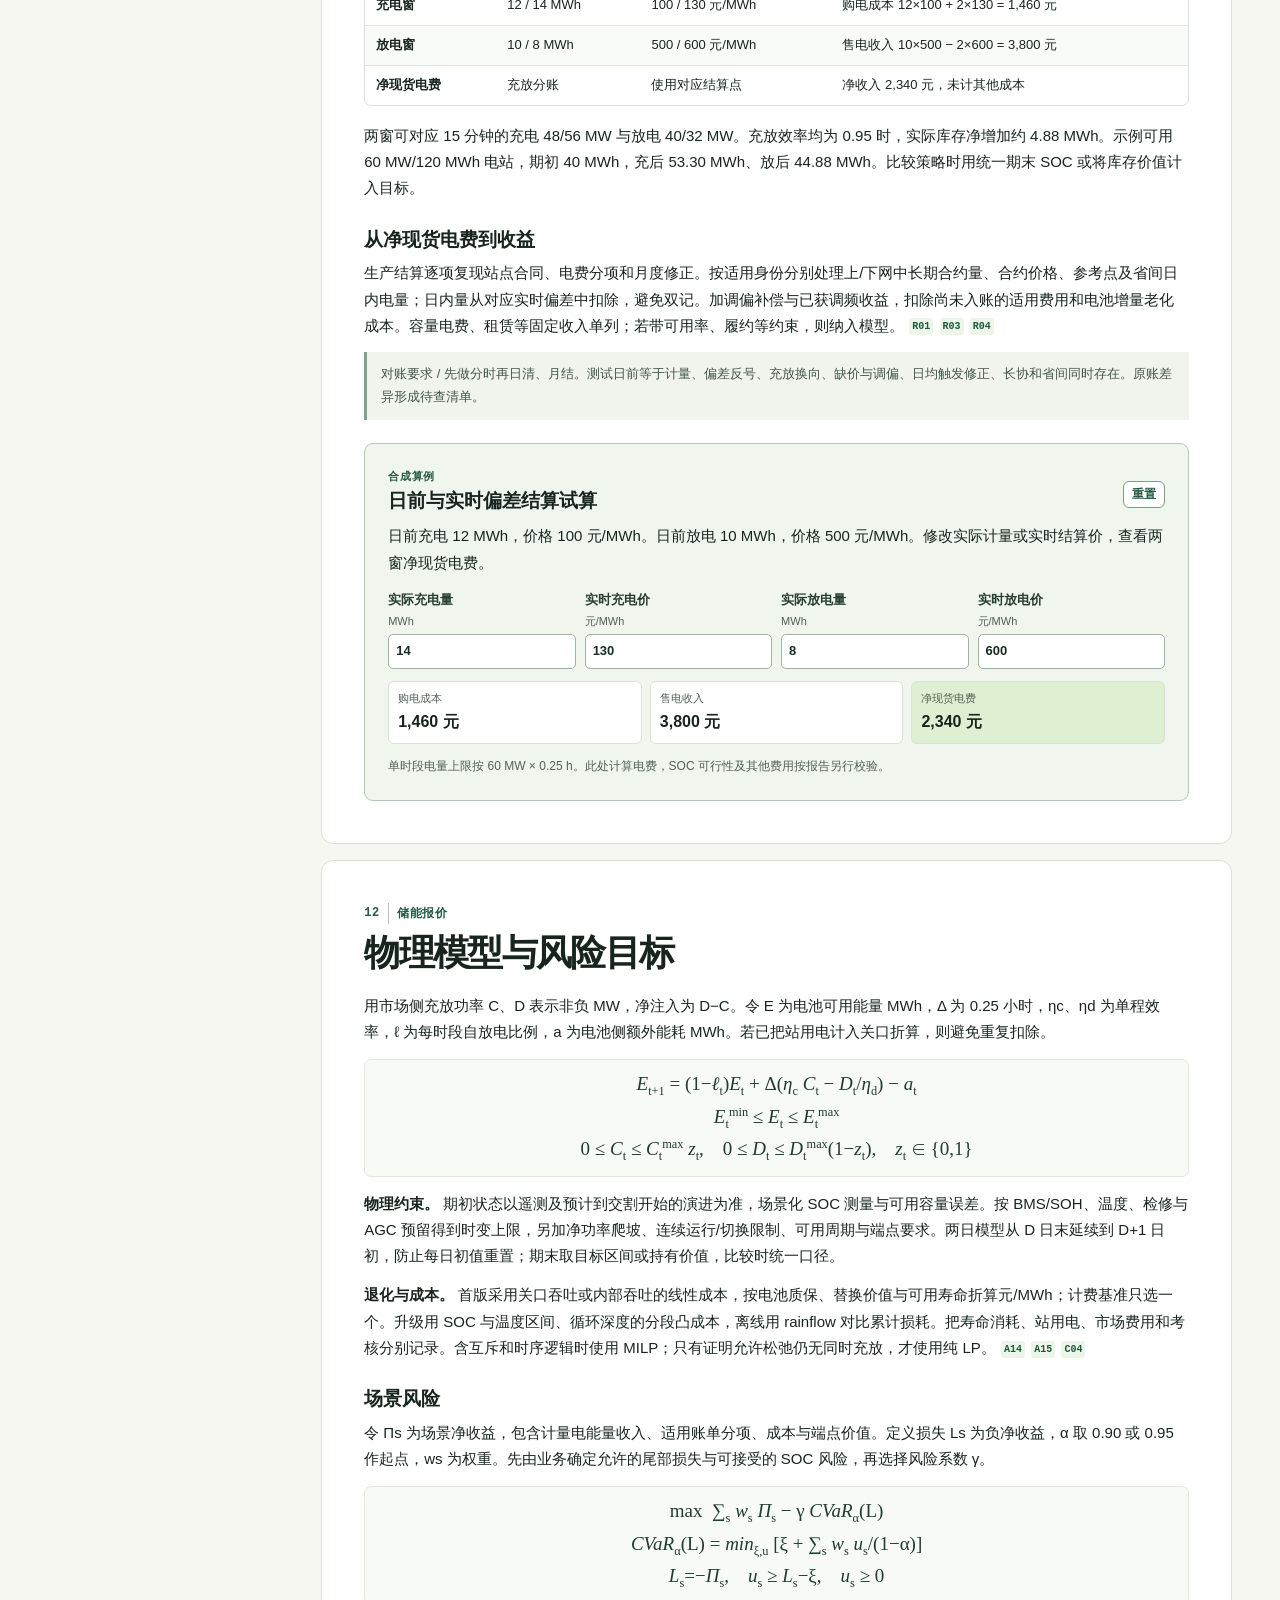
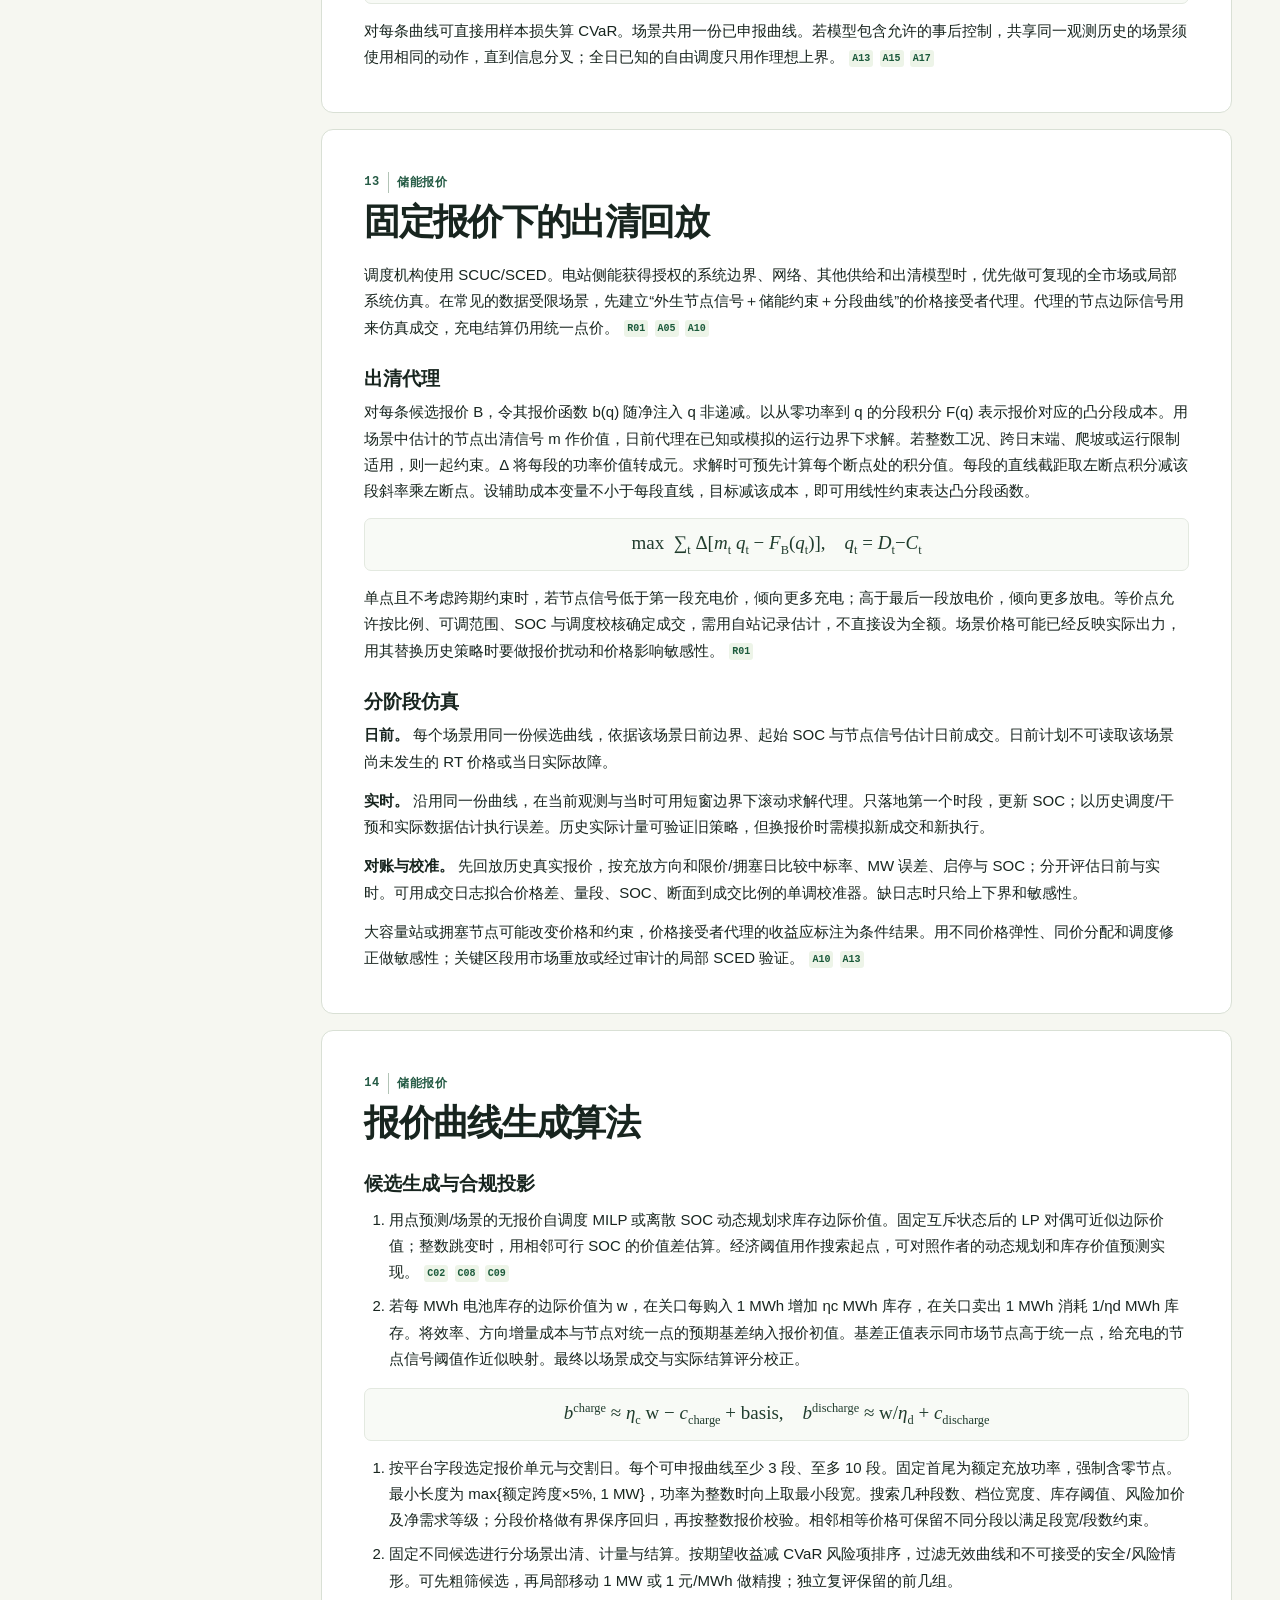
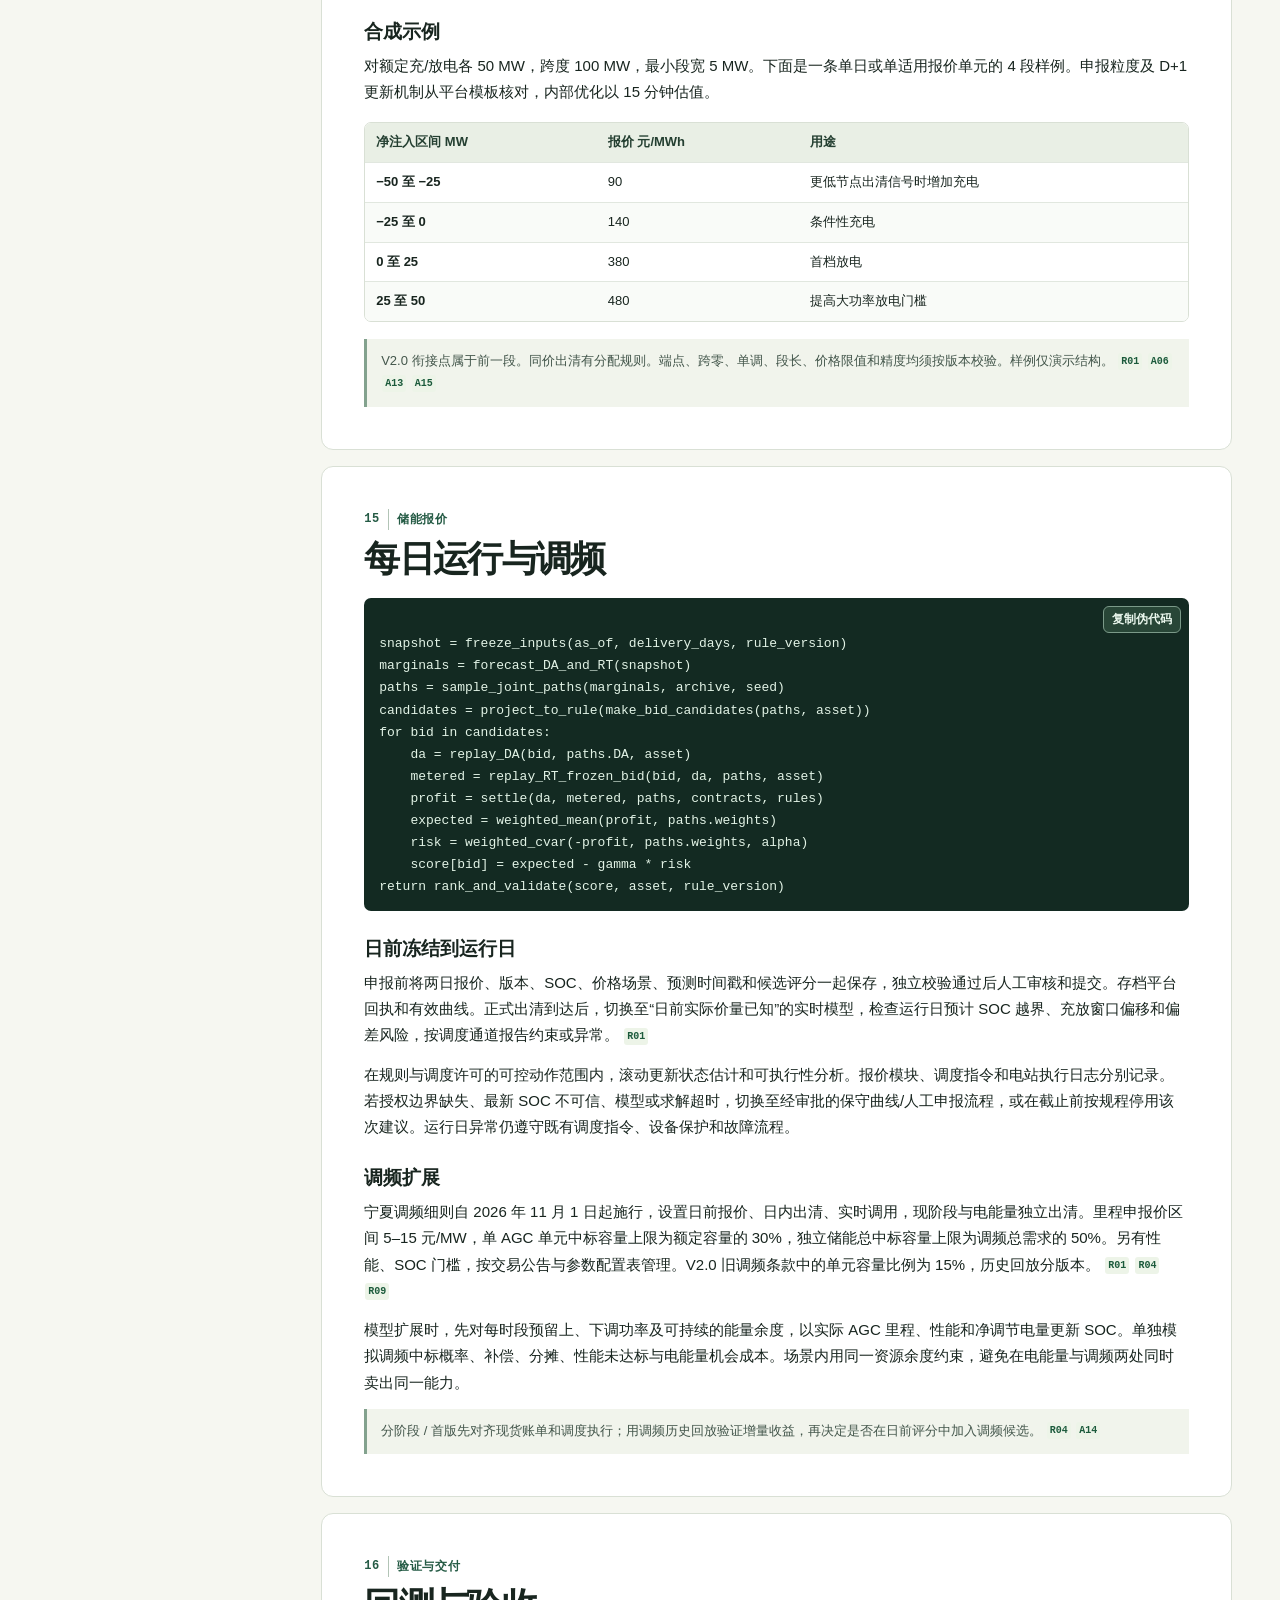
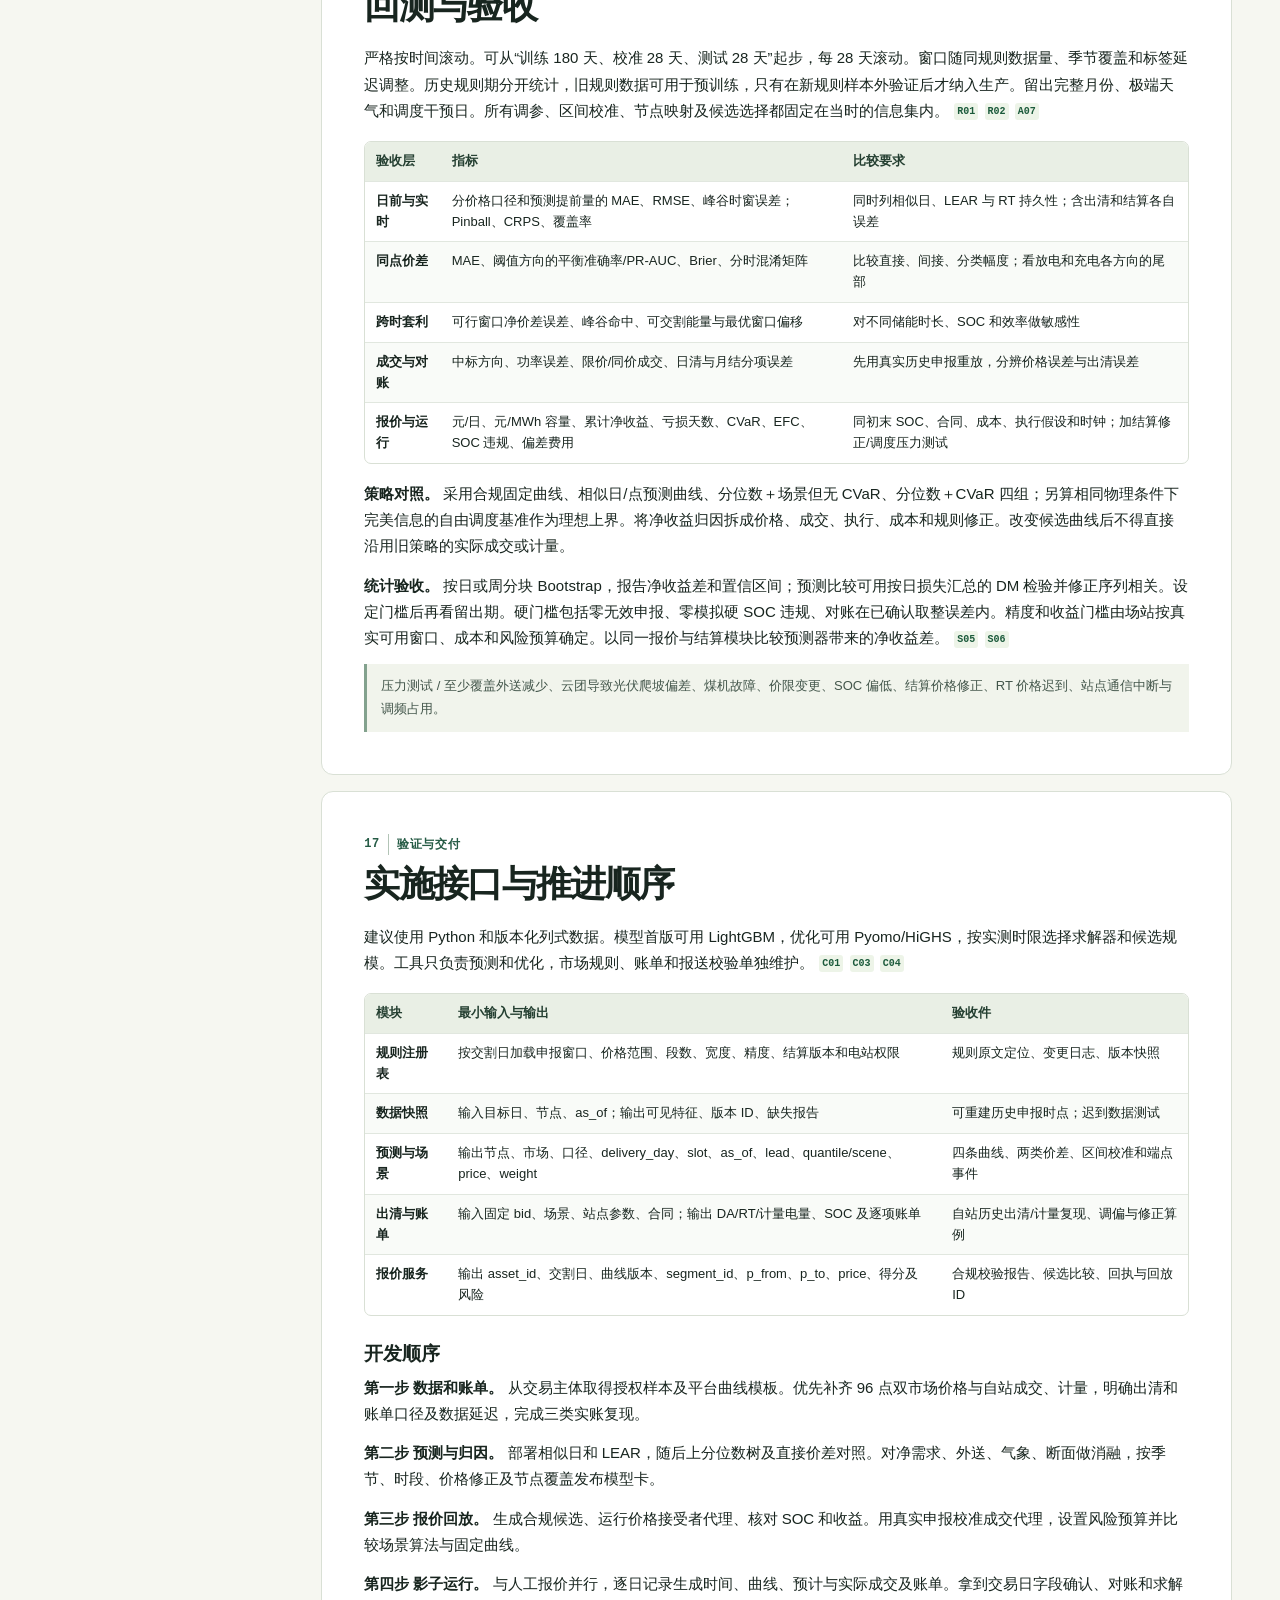
==== commit 136a20a3: "Add verified Gradient Engine research notes" ====
--- a/docs/index.html
+++ b/docs/index.html
@@ -3,7 +3,7 @@
 <head>
   <meta charset="utf-8">
   <meta name="viewport" content="width=device-width, initial-scale=1">
-  <meta name="description" content="宁夏电力现货市场的日前电价、实时电价、价差预测与独立储能报价算法。包含 V2.0 规则、结算算例与 40 条来源。">
+  <meta name="description" content="宁夏电力现货市场的日前电价、实时电价、价差预测与独立储能报价算法。包含 V2.0 规则、结算算例与 45 条来源。">
   <meta property="og:title" content="宁夏电力现货预测与独立储能报价">
   <meta property="og:image" content="https://coolhz1.github.io/ningxia-power-market-research/assets/price-trajectory.png">
   <meta property="og:image:alt" content="日前与实时电价轨迹及价差合成示意图">
@@ -22,7 +22,7 @@
       <a href="#research">研究目录</a>
       <a href="#settlement">结算算例</a>
       <a href="#policy-sources">来源</a>
-      <a class="pdf-link" href="assets/ningxia-power-market-research.pdf">下载 PDF <span aria-hidden="true">↓</span></a>
+      <a class="pdf-link" href="assets/ningxia-power-market-research.pdf">原版 PDF <span aria-hidden="true">↓</span></a>
     </nav>
   </div>
 </header>
@@ -49,7 +49,7 @@
     <div class="frame hero-stats">
       <div><strong>96</strong><span>个 15 分钟时段 / 日</span></div>
       <div><strong>2</strong><span>日量价曲线申报</span></div>
-      <div><strong>40</strong><span>条可追溯来源</span></div>
+      <div><strong>45</strong><span>条可追溯来源</span></div>
       <div><strong>V2.0</strong><span>宁夏电能量规则基线</span></div>
     </div>
   </section>
@@ -67,6 +67,7 @@
         <a class="topic" href="#bidding"><span class="topic-id">04 / 报价</span><strong>储能报价生成</strong><span>用 SOC 约束和场景结算筛选合规报价曲线。</span><b aria-hidden="true">↗</b></a>
       </div>
       <p class="scope"><strong>研究口径</strong>　适用于宁夏电网侧独立电化学储能。规则来自公开文件，算例使用合成数据。精度、成交与收益需要授权的宁夏站点数据验证。</p>
+      <p class="scope"><a href="#gradient-engine"><strong>阅读「梯度引擎」文章笔记 ↗</strong></a></p>
     </section>
 
     <div class="reading-layout">
@@ -79,6 +80,7 @@
 <div class="nav-group"><p>储能报价</p><a href="#settlement"><span>11</span>结算建模与算例</a><a href="#storage-model"><span>12</span>物理模型与风险目标</a><a href="#market-replay"><span>13</span>固定报价下的出清回放</a><a href="#bidding"><span>14</span>报价曲线生成算法</a><a href="#operations"><span>15</span>每日运行与调频</a></div>
 <div class="nav-group"><p>验证与实施</p><a href="#backtest"><span>16</span>回测与验收</a><a href="#implementation"><span>17</span>实施接口与推进顺序</a></div>
 <div class="nav-group"><p>来源与复现</p><a href="#policy-sources"><span>18</span>宁夏与全国规则</a><a href="#literature"><span>19</span>电价预测与价差文献</a><a href="#code-and-data"><span>20</span>储能算法与复现资源</a></div>
+<div class="nav-group"><p>公众号补充</p><a href="#gradient-engine"><span>21</span>梯度引擎文章笔记</a></div>
           </nav>
         </details>
       </aside>
@@ -110,11 +112,11 @@
 <p class="note">首轮取数建议  /  尽量取得 2025-10-01 起的连续记录，至少把 2026-04-01 后同规则期单列。抽检 30 天的版本、时戳与三种账单日，涵盖出清/结算修正、常规与干预场景。</p></section>
 <section class="chapter" id="features" data-chapter="06" aria-labelledby="features-title"><div class="chapter-label"><span>06</span>预测算法</div><h2 id="features-title">宁夏特征与防泄漏</h2><p>用市场边界解释价格的非线性。基础净需求以系统负荷加外送、减受入、减风光及其他不可调出力估算。再用可调机组有效容量、调峰下限、备用和爬坡构造上调裕度与下调压力。按披露口径确认总负荷是否已含外送、是否已扣厂用电，避免重复计算。该变量是可复现代理，和不同研究对“净竞价空间”的定义分别保留。 <a class="citation" href="#ref-R01" aria-label="来源 R01">R01</a> <a class="citation" href="#ref-R03" aria-label="来源 R03">R03</a> <a class="citation" href="#ref-A01" aria-label="来源 A01">A01</a></p>
 <div class="formula" tabindex="0" aria-label="计算公式"><div><var>N</var><sub>t</sub> = <var>L</var><sub>t</sub> + <var>X</var><sub>t</sub> − <var>I</var><sub>t</sub> − <var>W</var><sub>t</sub> − <var>S</var><sub>t</sub> − <var>F</var><sub>t</sub></div></div>
-<div class="table-wrap" tabindex="0" role="region" aria-label="特征组对照表"><table><thead><tr><th scope="col">特征组</th><th scope="col">工程定义</th><th scope="col">宁夏假设与验证</th></tr></thead><tbody><tr><td>价格历史</td><td>可见的近 1/2/7/14 日同点，近 4/8 点中位、波动、贴限价频率</td><td>对比相似日；遇数据延迟改用最新已发布日</td></tr><tr><td>风光与负荷</td><td>区域风、光、温度、云量、天气变化；净需求、上下裕度、1 小时爬坡</td><td>分光伏高发、晚峰、供暖季、风沙云团等分桶消融</td></tr><tr><td>省间与电网</td><td>联络线分方向、计划版本差、流量/容量、可见断面和检修</td><td>比较外送调整前后与节点相对统一点的价差</td></tr><tr><td>规则与日历</td><td>工作日/调休、时点正余弦、供暖/季节、规则生效与调度事件</td><td>先在同版本期检验，跨版本标记分层</td></tr><tr><td>日前到实时变化</td><td>负荷/风光滚动预测与同目标时段的日前预测差、计划修订、最新价格残差</td><td>按发布时间对齐；拆解实时价差来源</td></tr></tbody></table></div>
+<div class="table-wrap" tabindex="0" role="region" aria-label="特征组对照表"><table><thead><tr><th scope="col">特征组</th><th scope="col">工程定义</th><th scope="col">宁夏假设与验证</th></tr></thead><tbody><tr><td>价格历史</td><td>可见的近 1/2/7/14 日同点，近 4/8 点中位、波动、贴限价频率</td><td>对比相似日；遇数据延迟改用最新已发布日 <a class="citation" href="#ref-S05" aria-label="来源 S05">S05</a></td></tr><tr><td>风光与负荷</td><td>区域风、光、温度、云量、天气变化；净需求、上下裕度、1 小时爬坡</td><td>分光伏高发、晚峰、供暖季、风沙云团等分桶消融</td></tr><tr><td>省间与电网</td><td>联络线分方向、计划版本差、流量/容量、可见断面和检修</td><td>比较外送调整前后与节点相对统一点的价差</td></tr><tr><td>规则与日历</td><td>工作日/调休、时点正余弦、供暖/季节、规则生效与调度事件</td><td>先在同版本期检验，跨版本标记分层</td></tr><tr><td>日前到实时变化</td><td>负荷/风光滚动预测与同目标时段的日前预测差、计划修订、最新价格残差</td><td>按发布时间对齐；拆解实时价差来源</td></tr></tbody></table></div>
 <p><strong>时间穿越检查。</strong> 日前禁止用 D 日实际负荷、最终联络线、当日实际天气、正式日前出清和结算调整结果。D−1 上午也只有已披露的 D−1 部分价格。滚动实时只读 as_of 之前实际收到的出清结果与预报；如果只有事后 RT 数据，按可证明的延迟掩码构造受限基准。残差模型使用滚动样本外的上一层预测作特征。</p>
 <p><strong>空间回退。</strong> 节点样本短时可先估统一点并训练站点基差。对相似接入区按可见的拥塞/送出特征做部分共享；节点映射、价格缺失或拥塞不可观测时扩大区间并明确标记 proxy。不能将省均、用户目录分时价或商业月均直接当站点真值。 <a class="citation" href="#ref-R01" aria-label="来源 R01">R01</a> <a class="citation" href="#ref-A01" aria-label="来源 A01">A01</a> <a class="citation" href="#ref-A10" aria-label="来源 A10">A10</a></p></section>
 <section class="chapter" id="day-ahead" data-chapter="07" aria-labelledby="day-ahead-title"><div class="chapter-label"><span>07</span>预测算法</div><h2 id="day-ahead-title">日前电价预测</h2><p><strong>任务。</strong> 在 D−1 日申报截止前生成 D 与 D+1 的分时出清价预测。节点与统一点各输出点估计、分位数、上下限事件概率。结算价由对应场景经过规则模块生成，另存点估计和风险区间。D+1 使用更远期天气和联络线预计划，分别校准。</p>
-<div class="table-wrap" tabindex="0" role="region" aria-label="模型对照表"><table><thead><tr><th scope="col">模型</th><th scope="col">用法</th><th scope="col">适用与比较</th></tr></thead><tbody><tr><td>相似日</td><td>用时点、日型、净需求曲线和近期同版本日找邻居，取加权中位数</td><td>样本少可运行，易查错；边界突变和限价长尾会偏弱</td></tr><tr><td>LEAR</td><td>同时点 LASSO，滞后价格与负荷风光等外生量</td><td>可复现的统计基线；96 点可用分时共享/分组模型，逐时点作为对照 <a class="citation" href="#ref-A07" aria-label="来源 A07">A07</a> <a class="citation" href="#ref-C01" aria-label="来源 C01">C01</a></td></tr><tr><td>分位数 GBDT</td><td>LightGBM 分位数损失，多期限长表，节点池化或基差模型</td><td>首版；拟合裕度和爬坡的阈值效应。调参按日分组 <a class="citation" href="#ref-C03" aria-label="来源 C03">C03</a></td></tr><tr><td>DNN / TCN / PatchTST</td><td>输入跨日序列和外生量，整天输出或多任务输出</td><td>有多个季节且完整快照后做挑战者；先比等数据基线 <a class="citation" href="#ref-A04" aria-label="来源 A04">A04</a> <a class="citation" href="#ref-A07" aria-label="来源 A07">A07</a></td></tr><tr><td>供给曲线 / SCED 代理</td><td>净需求驱动的单调分段映射；具备授权出清边界时做机理模拟</td><td>单调性用于净需求主效应；拥塞、价格干预需分条件建模 <a class="citation" href="#ref-A01" aria-label="来源 A01">A01</a> <a class="citation" href="#ref-A05" aria-label="来源 A05">A05</a></td></tr></tbody></table></div>
+<div class="table-wrap" tabindex="0" role="region" aria-label="模型对照表"><table><thead><tr><th scope="col">模型</th><th scope="col">用法</th><th scope="col">适用与比较</th></tr></thead><tbody><tr><td>相似日</td><td>用时点、日型、净需求曲线和近期同版本日找邻居，取加权中位数</td><td>样本少可运行，易查错；边界突变和限价长尾会偏弱</td></tr><tr><td>LEAR</td><td>同时点 LASSO，滞后价格与负荷风光等外生量</td><td>可复现的统计基线；96 点可用分时共享/分组模型，逐时点作为对照 <a class="citation" href="#ref-A07" aria-label="来源 A07">A07</a> <a class="citation" href="#ref-C01" aria-label="来源 C01">C01</a></td></tr><tr><td>分位数 GBDT</td><td>LightGBM 分位数损失，多期限长表，节点池化或基差模型</td><td>首版；拟合裕度和爬坡的阈值效应。调参按日分组 <a class="citation" href="#ref-C03" aria-label="来源 C03">C03</a></td></tr><tr><td>CatBoost</td><td>用可见的节点、时段、日型和规则版本作类别特征，比较分位数回归</td><td>与 LightGBM 用相同滚动样本、特征和交易回放比较 <a class="citation" href="#ref-S05" aria-label="来源 S05">S05</a> <a class="citation" href="#ref-C10" aria-label="来源 C10">C10</a> <a class="citation" href="#ref-C11" aria-label="来源 C11">C11</a></td></tr><tr><td>DNN / TCN / PatchTST</td><td>输入跨日序列和外生量，整天输出或多任务输出</td><td>有多个季节且完整快照后做挑战者；先比等数据基线 <a class="citation" href="#ref-A04" aria-label="来源 A04">A04</a> <a class="citation" href="#ref-A07" aria-label="来源 A07">A07</a></td></tr><tr><td>供给曲线 / SCED 代理</td><td>净需求驱动的单调分段映射；具备授权出清边界时做机理模拟</td><td>单调性用于净需求主效应；拥塞、价格干预需分条件建模 <a class="citation" href="#ref-A01" aria-label="来源 A01">A01</a> <a class="citation" href="#ref-A05" aria-label="来源 A05">A05</a></td></tr></tbody></table></div>
 <h3>训练和推断</h3>
 <p>将交割时段堆成长表，按目标提前量、节假日、净需求与爬坡组织特征。每次训练用滚动起点和同日切分。线性基线对价格可用仅用训练集拟合的 asinh 变换，逆变换后评估。树模型先输出 P05、P10、P25、P50、P75、P90、P95，再按节点、季节和提前量做校准。用条件中位数优化 MAE；若评分需要期望值，从校准后的分布取均值。分位数模型最小化如下损失，r 为实值减预测值，τ 为分位水平。</p>
 <div class="formula" tabindex="0" aria-label="计算公式"><div><var>ρ</var><sub>τ</sub>(r) = max{τ r, (τ−1)r}</div></div>
@@ -220,7 +222,7 @@
 <section class="chapter" id="backtest" data-chapter="16" aria-labelledby="backtest-title"><div class="chapter-label"><span>16</span>验证与交付</div><h2 id="backtest-title">回测与验收</h2><p>严格按时间滚动。可从“训练 180 天、校准 28 天、测试 28 天”起步，每 28 天滚动。窗口随同规则数据量、季节覆盖和标签延迟调整。历史规则期分开统计，旧规则数据可用于预训练，只有在新规则样本外验证后才纳入生产。留出完整月份、极端天气和调度干预日。所有调参、区间校准、节点映射及候选选择都固定在当时的信息集内。 <a class="citation" href="#ref-R01" aria-label="来源 R01">R01</a> <a class="citation" href="#ref-R02" aria-label="来源 R02">R02</a> <a class="citation" href="#ref-A07" aria-label="来源 A07">A07</a></p>
 <div class="table-wrap" tabindex="0" role="region" aria-label="验收层对照表"><table><thead><tr><th scope="col">验收层</th><th scope="col">指标</th><th scope="col">比较要求</th></tr></thead><tbody><tr><td>日前与实时</td><td>分价格口径和预测提前量的 MAE、RMSE、峰谷时窗误差；Pinball、CRPS、覆盖率</td><td>同时列相似日、LEAR 与 RT 持久性；含出清和结算各自误差</td></tr><tr><td>同点价差</td><td>MAE、阈值方向的平衡准确率/PR-AUC、Brier、分时混淆矩阵</td><td>比较直接、间接、分类幅度；看放电和充电各方向的尾部</td></tr><tr><td>跨时套利</td><td>可行窗口净价差误差、峰谷命中、可交割能量与最优窗口偏移</td><td>对不同储能时长、SOC 和效率做敏感性</td></tr><tr><td>成交与对账</td><td>中标方向、功率误差、限价/同价成交、日清与月结分项误差</td><td>先用真实历史申报重放，分辨价格误差与出清误差</td></tr><tr><td>报价与运行</td><td>元/日、元/MWh 容量、累计净收益、亏损天数、CVaR、EFC、SOC 违规、偏差费用</td><td>同初末 SOC、合同、成本、执行假设和时钟；加结算修正/调度压力测试</td></tr></tbody></table></div>
 <p><strong>策略对照。</strong> 采用合规固定曲线、相似日/点预测曲线、分位数＋场景但无 CVaR、分位数＋CVaR 四组；另算相同物理条件下完美信息的自由调度基准作为理想上界。将净收益归因拆成价格、成交、执行、成本和规则修正。改变候选曲线后不得直接沿用旧策略的实际成交或计量。</p>
-<p><strong>统计验收。</strong> 按日或周分块 Bootstrap，报告净收益差和置信区间；预测比较可用按日损失汇总的 DM 检验并修正序列相关。设定门槛后再看留出期。硬门槛包括零无效申报、零模拟硬 SOC 违规、对账在已确认取整误差内。精度和收益门槛由场站按真实可用窗口、成本和风险预算确定。</p>
+<p><strong>统计验收。</strong> 按日或周分块 Bootstrap，报告净收益差和置信区间；预测比较可用按日损失汇总的 DM 检验并修正序列相关。设定门槛后再看留出期。硬门槛包括零无效申报、零模拟硬 SOC 违规、对账在已确认取整误差内。精度和收益门槛由场站按真实可用窗口、成本和风险预算确定。以同一报价与结算模块比较预测器带来的净收益差。 <a class="citation" href="#ref-S05" aria-label="来源 S05">S05</a> <a class="citation" href="#ref-S06" aria-label="来源 S06">S06</a></p>
 <p class="note">压力测试  /  至少覆盖外送减少、云团导致光伏爬坡偏差、煤机故障、价限变更、SOC 偏低、结算价格修正、RT 价格迟到、站点通信中断与调频占用。</p></section>
 <section class="chapter" id="implementation" data-chapter="17" aria-labelledby="implementation-title"><div class="chapter-label"><span>17</span>验证与交付</div><h2 id="implementation-title">实施接口与推进顺序</h2><p>建议使用 Python 和版本化列式数据。模型首版可用 LightGBM，优化可用 Pyomo/HiGHS，按实测时限选择求解器和候选规模。工具只负责预测和优化，市场规则、账单和报送校验单独维护。 <a class="citation" href="#ref-C01" aria-label="来源 C01">C01</a> <a class="citation" href="#ref-C03" aria-label="来源 C03">C03</a> <a class="citation" href="#ref-C04" aria-label="来源 C04">C04</a></p>
 <div class="table-wrap" tabindex="0" role="region" aria-label="模块对照表"><table><thead><tr><th scope="col">模块</th><th scope="col">最小输入与输出</th><th scope="col">验收件</th></tr></thead><tbody><tr><td>规则注册表</td><td>按交割日加载申报窗口、价格范围、段数、宽度、精度、结算版本和电站权限</td><td>规则原文定位、变更日志、版本快照</td></tr><tr><td>数据快照</td><td>输入目标日、节点、as_of；输出可见特征、版本 ID、缺失报告</td><td>可重建历史申报时点；迟到数据测试</td></tr><tr><td>预测与场景</td><td>输出节点、市场、口径、delivery_day、slot、as_of、lead、quantile/scene、price、weight</td><td>四条曲线、两类价差、区间校准和端点事件</td></tr><tr><td>出清与账单</td><td>输入固定 bid、场景、站点参数、合同；输出 DA/RT/计量电量、SOC 及逐项账单</td><td>自站历史出清/计量复现、调偏与修正算例</td></tr><tr><td>报价服务</td><td>输出 asset_id、交割日、曲线版本、segment_id、p_from、p_to、price、得分及风险</td><td>合规校验报告、候选比较、回执与回放 ID</td></tr></tbody></table></div>
@@ -233,6 +235,24 @@
 <ul class="sources"><li class="source" id="ref-R01"><span class="source-id">R01</span><div><a href="https://fzggw.nx.gov.cn/tzgg/202603/t20260330_5205122.html" target="_blank" rel="noopener noreferrer">宁夏发改委连续结算试运行工作方案 V2.0 <span aria-hidden="true">↗</span></a><p>宁发改电力〔2026〕168 号，2026-04-01 起执行。已核对工作方案与附件 6。优先查“现货交易申报”“出清”“现货电能量结算”“价格修正”，及附件 6 的日前、实时、市场结算、储能调偏补偿章节。</p></div></li><li class="source" id="ref-R07"><span class="source-id">R07</span><div><a href="https://fzggw.nx.gov.cn/tzgg/202603/P020260330379034335587.docx" target="_blank" rel="noopener noreferrer">V2.0 正式附件下载 <span aria-hidden="true">↗</span></a><p>含工作方案及《宁夏电力现货市场试运行规则（连续结算试运行 V2.0）》。报价长度、零点、充放方向和相邻段归属见附件 6“日前现货市场”交易申报。</p></div></li><li class="source" id="ref-R02"><span class="source-id">R02</span><div><a href="https://fzggw.nx.gov.cn/tzgg/202509/t20250926_5040535.html" target="_blank" rel="noopener noreferrer">宁夏发改委连续结算试运行启动通知 <span aria-hidden="true">↗</span></a><p>宁发改电力〔2025〕617 号。确认 2025-10-01 起实际结算。用于样本版本分段。</p></div></li><li class="source" id="ref-R03"><span class="source-id">R03</span><div><a href="https://xbj.nea.gov.cn/dtyw/tzgg/202602/P020260228695665161374.pdf" target="_blank" rel="noopener noreferrer">宁夏回族自治区电力中长期市场实施细则 <span aria-hidden="true">↗</span></a><p>西北监能市场〔2026〕12 号。2026-03-01 起执行。合同、分解与交易资格应结合主体适用文件。监管机构解读见下。</p></div></li><li class="source" id="ref-R08"><span class="source-id">R08</span><div><a href="https://xbj.nea.gov.cn/xxgk/zcjd/202603/t20260320_298289.html" target="_blank" rel="noopener noreferrer">宁夏中长期实施细则政策解读 <span aria-hidden="true">↗</span></a><p>说明连续结算、高新能源占比、外送与晚峰等本地特征。</p></div></li><li class="source" id="ref-R04"><span class="source-id">R04</span><div><a href="https://xbj.nea.gov.cn/dtyw/tzgg/202610/t20261027_311079.html" target="_blank" rel="noopener noreferrer">宁夏电力调频辅助服务市场实施细则 <span aria-hidden="true">↗</span></a><p>西北监能市场〔2026〕73 号。已核对正式附件第 45 条，2026-11-01 起施行，有效期 5 年。</p></div></li><li class="source" id="ref-R09"><span class="source-id">R09</span><div><a href="https://xbj.nea.gov.cn/xxgk/zcjd/202610/t20261027_311080.html" target="_blank" rel="noopener noreferrer">宁夏调频实施细则政策解读 <span aria-hidden="true">↗</span></a><p>当前独立出清、性能修正排序及容量约束，适用于本报告的调频扩展设计。</p></div></li><li class="source" id="ref-R05"><span class="source-id">R05</span><div><a href="https://zfxxgk.nea.gov.cn/2024-01/31/c_1310763726.htm" target="_blank" rel="noopener noreferrer">电力市场信息披露基本规则 <span aria-hidden="true">↗</span></a><p>国能发监管〔2024〕9 号。确定披露分类与访问边界。</p></div></li><li class="source" id="ref-R06"><span class="source-id">R06</span><div><a href="https://yyglxxbsgw.ndrc.gov.cn/htmls/article/article.html?articleId=2c97d16c-9ff00a63-01a1-524711ba-002f" target="_blank" rel="noopener noreferrer">全国电力现货市场基本规则修订征求意见公告 <span aria-hidden="true">↗</span></a><p>2026-10-19 至 11-18 征求意见。用于跟踪版本变化。本文宁夏结算基线取地方正式附件。</p></div></li><li class="source" id="ref-R10"><span class="source-id">R10</span><div><a href="https://fzggw.nx.gov.cn/zzb/tzgg_69405/202512/t20251212_5107863.html" target="_blank" rel="noopener noreferrer">宁夏 2026 年中长期交易有关事项 <span aria-hidden="true">↗</span></a><p>宁发改电力〔2025〕752 号。核对独立储能注册、交易品种与适用合同。</p></div></li><li class="source" id="ref-R11"><span class="source-id">R11</span><div><a href="https://fzggw.nx.gov.cn/tzgg/202610/t20261028_5384193.html" target="_blank" rel="noopener noreferrer">宁夏新型经营主体参与市场交易方案 <span aria-hidden="true">↗</span></a><p>宁发改电力〔2026〕579 号。分布式储能及聚合入市另查此文件，本文聚焦电网侧独立储能。</p></div></li></ul></section>
 <section class="chapter" id="literature" data-chapter="19" aria-labelledby="literature-title"><div class="chapter-label"><span>19</span>可追溯来源</div><h2 id="literature-title">电价预测与价差文献</h2><ul class="sources"><li class="source" id="ref-A01"><span class="source-id">A01</span><div><a href="https://epjournal.csee.org.cn/zh/article/doi/10.13334/j.0258-8013.pcsee.241938/" target="_blank" rel="noopener noreferrer">方逸飞等  考虑中长期市场因素的净现货竞价空间驱动的日前出清电价预测方法 <span aria-hidden="true">↗</span></a><p>中国电机工程学报 2026，46(2)，506–519。山西实际数据。用于构造供需、可竞价容量与中长期相关特征。</p></div></li><li class="source" id="ref-A02"><span class="source-id">A02</span><div><a href="https://nfdwjs.csg.cn/joweb/nfdw/CN/10.13648/j.cnki.issn1674-0629.2022.05.013" target="_blank" rel="noopener noreferrer">赵越等  电力现货市场出清价格预测误差风险分析 <span aria-hidden="true">↗</span></a><p>南方电网技术，2022。提出依主体风险和价差方向评价误差。</p></div></li><li class="source" id="ref-A03"><span class="source-id">A03</span><div><a href="https://kmlg.cbpt.cnki.net/portal/journal/portal/client/paper/2f1b1730d471cbf4503f30ebd53a4e73" target="_blank" rel="noopener noreferrer">尹硕等  基于电价预测与极值研判的光储电站售电策略 <span aria-hidden="true">↗</span></a><p>知网期刊题录和摘要，2024，49(6)，100–109。LSTM 滚动实时价格、极值判断与动态规划；光储场景。</p></div></li><li class="source" id="ref-A04"><span class="source-id">A04</span><div><a href="https://rlfd.cbpt.cnki.net/portal/journal/portal/client/paper/b38151154bc407292531a9ab57285f7b" target="_blank" rel="noopener noreferrer">朱润泽等  基于 LSTM Transformer 混合模型的电力现货市场日前电价预测 <span aria-hidden="true">↗</span></a><p>知网期刊页，热力发电 2026，55(8)，12–20。混合时序模型候选。</p></div></li><li class="source" id="ref-A05"><span class="source-id">A05</span><div><a href="https://sysmath.cjoe.ac.cn/jweb_xtkxysx/CN/10.12341/jssms240020" target="_blank" rel="noopener noreferrer">基于电价形成机制与 XGBoost 的单轨制电力现货市场的电价预测 <span aria-hidden="true">↗</span></a><p>系统科学与数学，期刊原站。用供给报价曲线拟合、树模型和机理结合，适合数据具备时比较。</p></div></li><li class="source" id="ref-A06"><span class="source-id">A06</span><div><a href="https://www.electricpower.com.cn/cn/article/doi/10.11930/j.issn.1004-9649.202604017" target="_blank" rel="noopener noreferrer">齐楚等  风储电站参与日前现货市场量价曲线构建策略 <span aria-hidden="true">↗</span></a><p>中国电力期刊原站。风电和价格不确定性、寿命成本与阶梯曲线优化；主体与独立储能有别。</p></div></li><li class="source" id="ref-A07"><span class="source-id">A07</span><div><a href="https://doi.org/10.1016/j.apenergy.2021.116983" target="_blank" rel="noopener noreferrer">Lago 等  Forecasting day-ahead electricity prices <span aria-hidden="true">↗</span></a><p>Applied Energy，2021。五个市场基准、LEAR、DNN、滚动再训练及样本外比较。</p></div></li><li class="source" id="ref-A08"><span class="source-id">A08</span><div><a href="https://www.pierrepinson.com/docs/Hongetal2016.pdf" target="_blank" rel="noopener noreferrer">Hong 等  Probabilistic energy forecasting and GEFCom2014 <span aria-hidden="true">↗</span></a><p>International Journal of Forecasting，2016。概率电价赛道、预测分位数和损失评价。</p></div></li><li class="source" id="ref-A09"><span class="source-id">A09</span><div><a href="https://www.sciencedirect.com/science/article/pii/S0140988323003419" target="_blank" rel="noopener noreferrer">Marcjasz 等  Distributional neural networks for electricity price forecasting <span aria-hidden="true">↗</span></a><p>Energy Economics，2023。德国日前数据，比较分布神经网络、QRA 和基线；核对出版页可公开索引内容。</p></div></li><li class="source" id="ref-A10"><span class="source-id">A10</span><div><a href="https://arxiv.org/abs/1503.06171" target="_blank" rel="noopener noreferrer">Ji、Thomas 与 Tong  Probabilistic Forecast of Real-Time LMP and Network Congestion <span aria-hidden="true">↗</span></a><p>作者公开稿。多参数规划用负荷/出力与时变运行约束估计节点价格和拥塞分布。</p></div></li><li class="source" id="ref-A11"><span class="source-id">A11</span><div><a href="https://doi.org/10.1016/j.ijforecast.2023.12.003" target="_blank" rel="noopener noreferrer">A probabilistic forecast methodology for volatile electricity prices in the Australian NEM <span aria-hidden="true">↗</span></a><p>International Journal of Forecasting。波动价格的概率预测对照。市场机制与宁夏不同。</p></div></li><li class="source" id="ref-A12"><span class="source-id">A12</span><div><a href="https://arxiv.org/abs/2412.00062" target="_blank" rel="noopener noreferrer">Wang 等  Deep Learning Based Electricity Price Forecast for Virtual Bidding <span aria-hidden="true">↗</span></a><p>2024 预印本。ERCOT 同时段价差、Transformer 与滚动验证；使用预测方法，宁夏按物理储能出清。</p></div></li></ul></section>
 <section class="chapter" id="code-and-data" data-chapter="20" aria-labelledby="code-and-data-title"><div class="chapter-label"><span>20</span>可追溯来源</div><h2 id="code-and-data-title">储能算法与复现资源</h2><ul class="sources"><li class="source" id="ref-A13"><span class="source-id">A13</span><div><a href="https://arxiv.org/abs/2404.17683" target="_blank" rel="noopener noreferrer">Alghumayjan 等  Energy Storage Arbitrage in Two-settlement Markets <span aria-hidden="true">↗</span></a><p>2024 预印本。纽约价格数据，Transformer 与动态规划。迁移实时价格和库存价值思路，按宁夏封存规则改造。</p></div></li><li class="source" id="ref-A14"><span class="source-id">A14</span><div><a href="https://doi.org/10.1109/TPWRS.2017.2733339" target="_blank" rel="noopener noreferrer">Xu 等  Factoring the Cycle Aging Cost of Batteries Participating in Electricity Markets <span aria-hidden="true">↗</span></a><p>IEEE Transactions on Power Systems。分段线性循环寿命成本与报价。</p></div></li><li class="source" id="ref-A15"><span class="source-id">A15</span><div><a href="https://arxiv.org/abs/1910.09149" target="_blank" rel="noopener noreferrer">Xu、Botterud 与 Korpås  Operational Valuation for Energy Storage under Multi-stage Price Uncertainties <span aria-hidden="true">↗</span></a><p>作者公开稿。按价格分布计算 SOC 价值，用于机会成本与动态规划。</p></div></li><li class="source" id="ref-A16"><span class="source-id">A16</span><div><a href="https://arxiv.org/abs/2609.23223" target="_blank" rel="noopener noreferrer">Lipiecki、Kourentzes 与 Weron  Spread-based temporal hierarchy forecasting <span aria-hidden="true">↗</span></a><p>2026 预印本。德国与西班牙小时日前价的跨时段价差协调预测。</p></div></li><li class="source" id="ref-A17"><span class="source-id">A17</span><div><a href="https://doi.org/10.1109/TPWRS.2017.2685347" target="_blank" rel="noopener noreferrer">Krishnamurthy 等  Energy Storage Arbitrage Under Day-Ahead and Real-Time Price Uncertainty <span aria-hidden="true">↗</span></a><p>IEEE Transactions on Power Systems，2018。日前和实时价格不确定下的随机报价优化。</p></div></li><li class="source" id="ref-C01"><span class="source-id">C01</span><div><a href="https://github.com/jeslago/epftoolbox" target="_blank" rel="noopener noreferrer">GitHub epftoolbox <span aria-hidden="true">↗</span></a><p>LEAR、DNN、误差比较及公开数据。原算例通常为 24 点，宁夏需替换数据和时点。</p></div></li><li class="source" id="ref-C02"><span class="source-id">C02</span><div><a href="https://bolunxu.github.io/codes/" target="_blank" rel="noopener noreferrer">Bolun Xu 作者代码索引 <span aria-hidden="true">↗</span></a><p>储能机会价值、报价、调频和退化模型。逐个核对仓库依赖与许可。</p></div></li><li class="source" id="ref-C03"><span class="source-id">C03</span><div><a href="https://github.com/lightgbm-org/LightGBM" target="_blank" rel="noopener noreferrer">GitHub LightGBM <span aria-hidden="true">↗</span></a><p>梯度提升与分位数回归。固定版本，按样本外结果核对分位数。</p></div></li><li class="source" id="ref-C04"><span class="source-id">C04</span><div><a href="https://github.com/ERGO-Code/HiGHS" target="_blank" rel="noopener noreferrer">GitHub HiGHS <span aria-hidden="true">↗</span></a><p>LP 与 MIP 求解器，可用于出清代理和储能约束。</p></div></li><li class="source" id="ref-C05"><span class="source-id">C05</span><div><a href="https://www.ercot.com/mktinfo/prices/index.html" target="_blank" rel="noopener noreferrer">ERCOT 市场价格 <span aria-hidden="true">↗</span></a><p>官方日前和实时数据入口。可验证数据管线和价差算法。</p></div></li><li class="source" id="ref-C06"><span class="source-id">C06</span><div><a href="https://mis.nyiso.com/public/P-24Blist.htm" target="_blank" rel="noopener noreferrer">NYISO 日前节点价格公开数据 <span aria-hidden="true">↗</span></a><p>官方日前 LBMP 入口。配合运营方实时数据可复现双市场方法。</p></div></li><li class="source" id="ref-C07"><span class="source-id">C07</span><div><a href="https://www.aemo.com.au/energy-systems/electricity/national-electricity-market-nem/data-nem/data-dashboard-nem" target="_blank" rel="noopener noreferrer">AEMO NEM 数据 <span aria-hidden="true">↗</span></a><p>5 分钟价格及预调度数据，用于验证短时滚动方法。</p></div></li><li class="source" id="ref-C08"><span class="source-id">C08</span><div><a href="https://github.com/niklauskun/MarkovESValuation" target="_blank" rel="noopener noreferrer">GitHub MarkovESValuation <span aria-hidden="true">↗</span></a><p>作者索引链接，基于马尔可夫状态的储能价值估计。</p></div></li><li class="source" id="ref-C09"><span class="source-id">C09</span><div><a href="https://github.com/ybaker661/LSTM-Value-Prediction" target="_blank" rel="noopener noreferrer">GitHub LSTM Value Prediction <span aria-hidden="true">↗</span></a><p>作者索引链接，库存价值预测的 notebook、代码和模型。</p></div></li><li class="source" id="ref-S01"><span class="source-id">S01</span><div><a href="https://www.cpem.org.cn/list29/69450.html" target="_blank" rel="noopener noreferrer">兰木达电力现货  山西现货价差量化解析 <span aria-hidden="true">↗</span></a><p>微信公众号署名转载。用于历史价差、市场机制变更的实务分析线索。</p></div></li><li class="source" id="ref-S02"><span class="source-id">S02</span><div><a href="https://www.iianews.com/ca/_01-ABC00000000000372420.shtml" target="_blank" rel="noopener noreferrer">国能日新实算分析  宁夏独立储能交易策略探讨 <span aria-hidden="true">↗</span></a><p>2026-05-25 企业署名材料。用于识别宁夏站点报价、现货和调频联动问题。</p></div></li><li class="source" id="ref-S03"><span class="source-id">S03</span><div><a href="https://newenergy.in-en.com/html/newenergy-2447344.shtml" target="_blank" rel="noopener noreferrer">国能日新  宁夏独立储能市场案例 <span aria-hidden="true">↗</span></a><p>行业转载。可追踪产品与项目线索；缺公开训练样本和完整可重放结算。</p></div></li></ul></section>
+<section class="chapter" id="gradient-engine" data-chapter="21" aria-labelledby="gradient-engine-title"><div class="chapter-label"><span>21</span>公众号补充</div><h2 id="gradient-engine-title">梯度引擎文章笔记</h2><p class="note">资料覆盖  /  截至 2026-11-09，从搜狗微信索引核对到 3 条「梯度引擎」署名记录，涉及预测方法论和河北南网电价观察两个主题。以下概括可核验的索引摘要。同题的两条记录分别保留，历史发文总数、原文细节和图表数据待核。 <a class="citation" href="#ref-S04" aria-label="来源 S04">S04</a> <a class="citation" href="#ref-S05" aria-label="来源 S05">S05</a> <a class="citation" href="#ref-S06" aria-label="来源 S06">S06</a></p>
+<h3>预测目标先对应交易动作</h3>
+<p>公开摘要把日前、实时、价差和高低价风险看作不同的预测任务。先确定交易时点、出清和结算口径以及输出用途，再选误差函数。关注高价、负价或价差超阈值时，可以直接做事件分类或概率预测。LSTM 和 Transformer 在同题摘要中作为既有时序模型出现，CatBoost 在长文摘要中被列为多变量非线性问题的候选。摘要也提到用大模型辅助代码、回测和可视化。 <a class="citation" href="#ref-S05" aria-label="来源 S05">S05</a> <a class="citation" href="#ref-S06" aria-label="来源 S06">S06</a></p>
+<p><strong>宁夏适配。</strong> 为日前节点价、日前统一点价和两种实时偏差建立独立目标。点价走回归，阈值事件走分类，可兑现价差和报价风险走联合场景。按对应规则版本配置上下限及交易阈值。先统计负价标签在当前样本的实际发生率，再决定是否训练专门分类器。 <a class="citation" href="#ref-R01" aria-label="来源 R01">R01</a> <a class="citation" href="#ref-S05" aria-label="来源 S05">S05</a> <a class="citation" href="#ref-S06" aria-label="来源 S06">S06</a></p>
+<h3>机理选特征并用滚动消融验证</h3>
+<p>公开摘要强调数据对齐、供需状态交互，以及先从市场机理选候选变量，再通过按时间滚动的样本外回测判断每组特征是否有用。同样的负荷变化，在供给宽松与紧张时可能对应不同价格响应。可利用当时已发布的日前价格、实时价格、历史价差和相似条件。 <a class="citation" href="#ref-S05" aria-label="来源 S05">S05</a> <a class="citation" href="#ref-S06" aria-label="来源 S06">S06</a></p>
+<p><strong>宁夏适配。</strong> 以净需求、外送受入、备用及风光预测偏差建立特征组。对每个滚动窗口分别用全特征和删去单组特征训练同一模型，保持时点、数据版本、预算和随机种子一致。分开报告晚峰紧平衡、午间低谷、外送变化及规则版本的误差和收益差。把 SHAP 等归因图用于定位候选交互，再用消融验证稳定性。</p>
+<h3>CatBoost 对照实验</h3>
+<p>在相同快照和回测窗口比较 CatBoost 与现有 LightGBM。可将可核验的站点、时段、日型和规则版本作类别特征，将净需求、可用供给与联络线修订作数值特征。CatBoost 的原论文讨论有序提升和类别统计，官方文档提供 Quantile 和 MultiQuantile。先用中位数预测对比 MAE，再用多分位数比较覆盖率与分位数损失。若做有序统计，按实际可用时间排序，并在训练窗口内拟合编码。完整的按时点样本外验证仍由回测实现。 <a class="citation" href="#ref-S05" aria-label="来源 S05">S05</a> <a class="citation" href="#ref-C10" aria-label="来源 C10">C10</a> <a class="citation" href="#ref-C11" aria-label="来源 C11">C11</a></p>
+<h3>河北南网案例的成交量加权价差</h3>
+<p>公开摘要并列年度、月度、月内、日滚动与实时价格，按火电、光伏、风电和储能观察价格结构，讨论煤价与价格的同期变化。整体均价会随不同电源成交权重变化。日滚动对照取 D+2、D+3 成交，并用实际成交时段和成交量加权对应的实时价格。该案例的地域是河北南网。 <a class="citation" href="#ref-S04" aria-label="来源 S04">S04</a></p>
+<p><strong>宁夏适配。</strong> 先按交易品种、交割时段、买卖方向、结算点和实际成交量匹配，再计算与实时价的可比差。设 q 为非负成交电量，A 为该笔成交价，B 为匹配结算点在交割时段的实时价。买入方向以 B−A 衡量相对实时价格的节省，卖出方向用相反符号。仅当成交量合计大于零时计算。以下是对公开方法的实现示意。</p>
+<div class="formula" tabindex="0" aria-label="计算公式"><div><var>Δ</var><sup>buy</sup> = <var>∑</var><sub>t</sub> <var>q</var><sub>t</sub>(<var>B</var><sub>t</sub> − <var>A</var><sub>t</sub>) / <var>∑</var><sub>t</sub> <var>q</var><sub>t</sub></div></div>
+<p>把总均价变化拆成同类电源价格变化和成交结构变化，再讨论煤价。做前瞻预测时仅使用起报前可见的成交与披露版本。实际成交量加权适合事后复盘。若评价反事实储能策略，使用模拟成交量、节点放电价和统一点充电价，并核对价差是否能兑现到宁夏账单。 <a class="citation" href="#ref-R01" aria-label="来源 R01">R01</a> <a class="citation" href="#ref-S04" aria-label="来源 S04">S04</a></p>
+<h3>用同一报价回放比较模型价值</h3>
+<p>对不同预测器使用同一报价生成、成交模拟和结算模块，比较按日净收益、尾部损失、实际成交覆盖和 SOC 违规。将 MAE、RMSE 与阈值概率校准作为诊断指标。大模型可协助生成特征与代码草案、解释残差或绘制复盘图，模型和策略仍以冻结快照、独立留出期和账单对账验收。 <a class="citation" href="#ref-S05" aria-label="来源 S05">S05</a> <a class="citation" href="#ref-S06" aria-label="来源 S06">S06</a></p>
+<h3>索引与算法原始文档</h3>
+<ul class="sources"><li class="source" id="ref-S04"><span class="source-id">S04</span><div><a href="https://weixin.sogou.com/weixin?type=2&amp;query=%E6%A2%AF%E5%BA%A6%E5%BC%95%E6%93%8E+%E4%BB%B7%E5%B7%AE" target="_blank" rel="noopener noreferrer">梯度引擎 · 河北南网电价观察 <span aria-hidden="true">↗</span></a><p>搜狗微信索引，2026-10-30。可核验摘要包括交易品种、成交结构与日滚动成交量加权。</p></div></li><li class="source" id="ref-S05"><span class="source-id">S05</span><div><a href="https://weixin.sogou.com/weixin?type=2&amp;query=%E6%A2%AF%E5%BA%A6%E5%BC%95%E6%93%8E+%E7%94%B5%E5%8A%9B%E4%BA%A4%E6%98%93" target="_blank" rel="noopener noreferrer">梯度引擎 · 大模型时代的电力交易预测 <span aria-hidden="true">↗</span></a><p>搜狗微信索引，2026-11-04 16:14。公开摘要涉及数据对齐、预测目标、树模型和交易回测。</p></div></li><li class="source" id="ref-S06"><span class="source-id">S06</span><div><a href="https://weixin.sogou.com/weixin?type=2&amp;query=%E6%A2%AF%E5%BA%A6%E5%BC%95%E6%93%8E+%E9%A2%84%E6%B5%8B" target="_blank" rel="noopener noreferrer">梯度引擎 · 电力交易预测同题条目 <span aria-hidden="true">↗</span></a><p>搜狗微信索引，2026-11-04 16:19。标题在索引中截断。公开摘要涉及 LSTM、Transformer、事件概率、滚动消融和收益验收。</p></div></li><li class="source" id="ref-C10"><span class="source-id">C10</span><div><a href="https://proceedings.neurips.cc/paper/2018/hash/14491b756b3a51daac41c24863285549-Abstract.html" target="_blank" rel="noopener noreferrer">CatBoost 原论文 <span aria-hidden="true">↗</span></a><p>Prokhorenkova 等，NeurIPS 2018。有序提升和类别特征处理。</p></div></li><li class="source" id="ref-C11"><span class="source-id">C11</span><div><a href="https://catboost.ai/docs/en/concepts/loss-functions-regression" target="_blank" rel="noopener noreferrer">CatBoost 回归目标与指标 <span aria-hidden="true">↗</span></a><p>官方文档。Quantile、MultiQuantile 及其他回归目标。</p></div></li></ul></section>
       </article>
     </div>
   </div>
@@ -240,7 +260,7 @@
 <footer class="footer">
   <div class="frame footer-inner">
     <div><strong>宁夏电力现货研究</strong><p>资料检索截至 2026 年 11 月 9 日</p></div>
-    <nav aria-label="页脚导航"><a href="#top">返回顶部 ↑</a><a href="assets/ningxia-power-market-research.pdf">下载报告 ↓</a><a href="https://github.com/coolhz1/ningxia-power-market-research">GitHub 仓库 ↗</a></nav>
+    <nav aria-label="页脚导航"><a href="#top">返回顶部 ↑</a><a href="assets/ningxia-power-market-research.pdf">下载原版 PDF ↓</a><a href="https://github.com/coolhz1/ningxia-power-market-research">GitHub 仓库 ↗</a></nav>
   </div>
 </footer>
 </body>
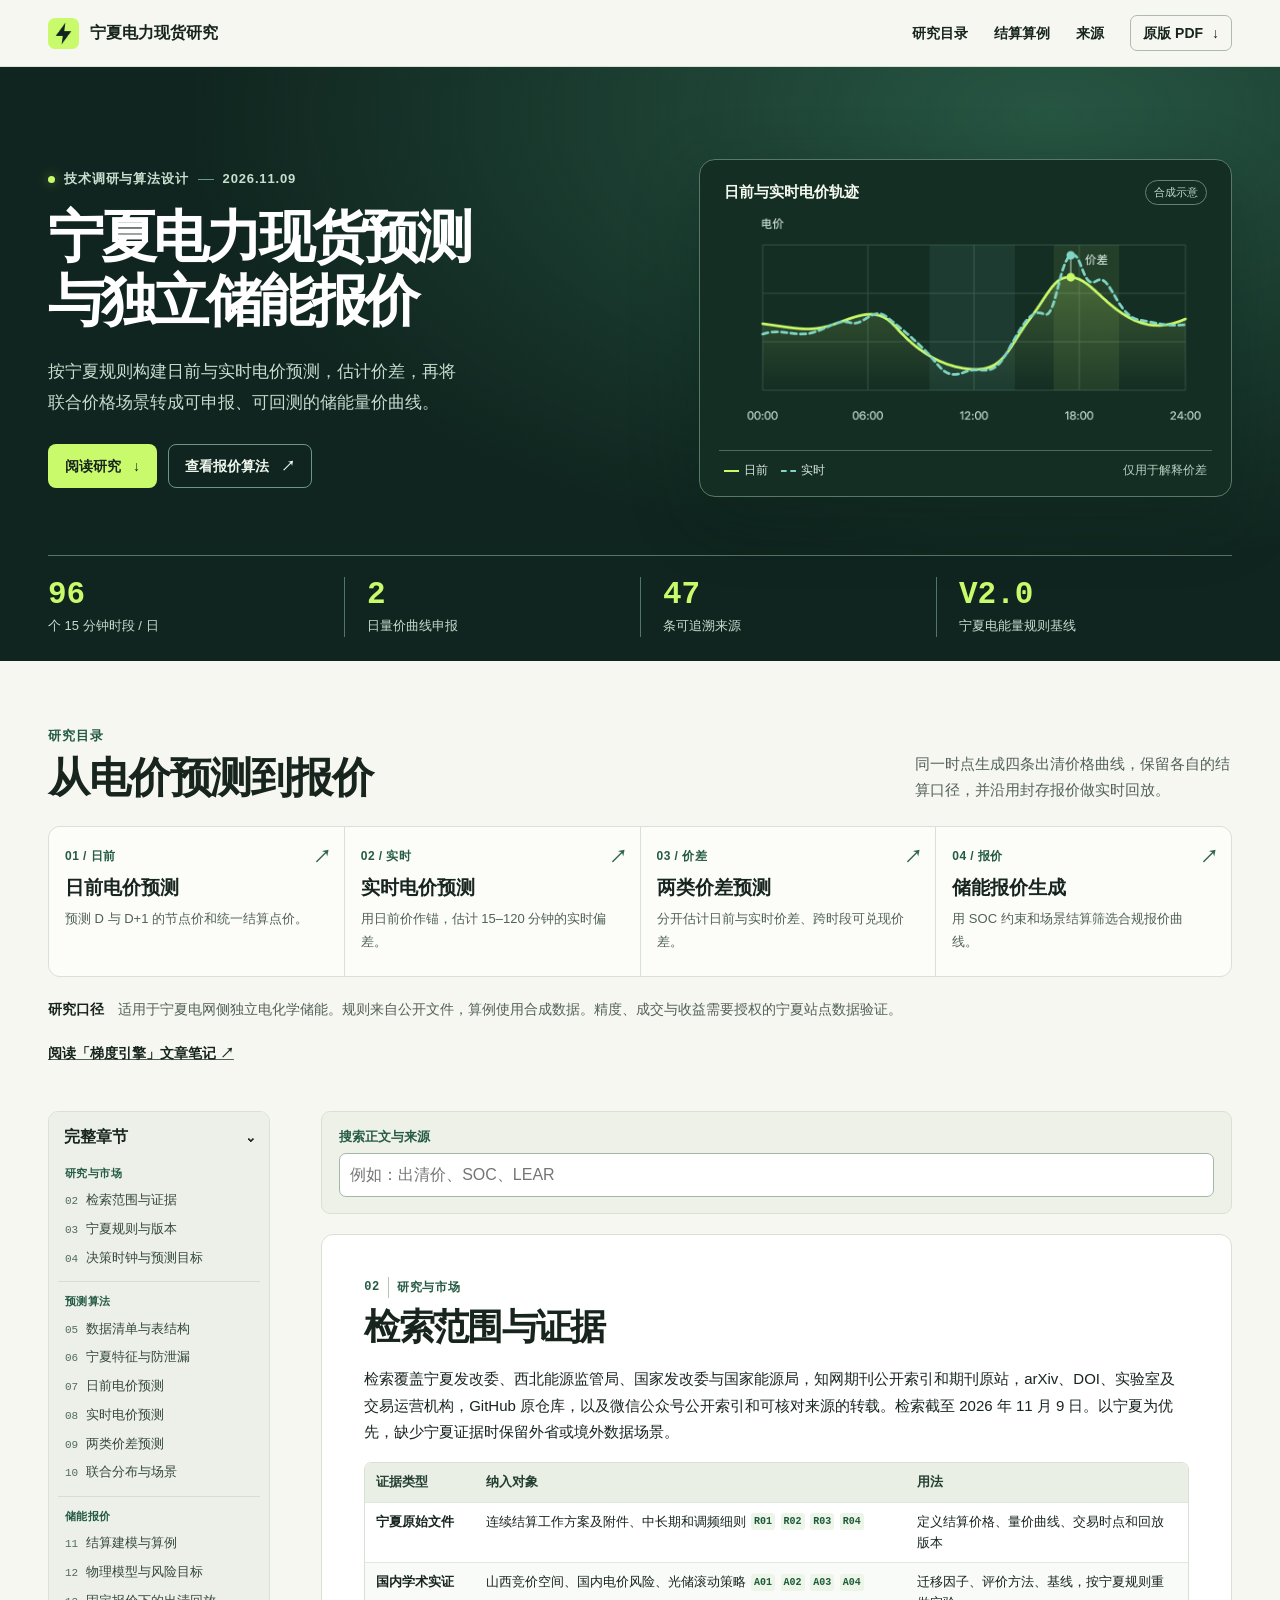
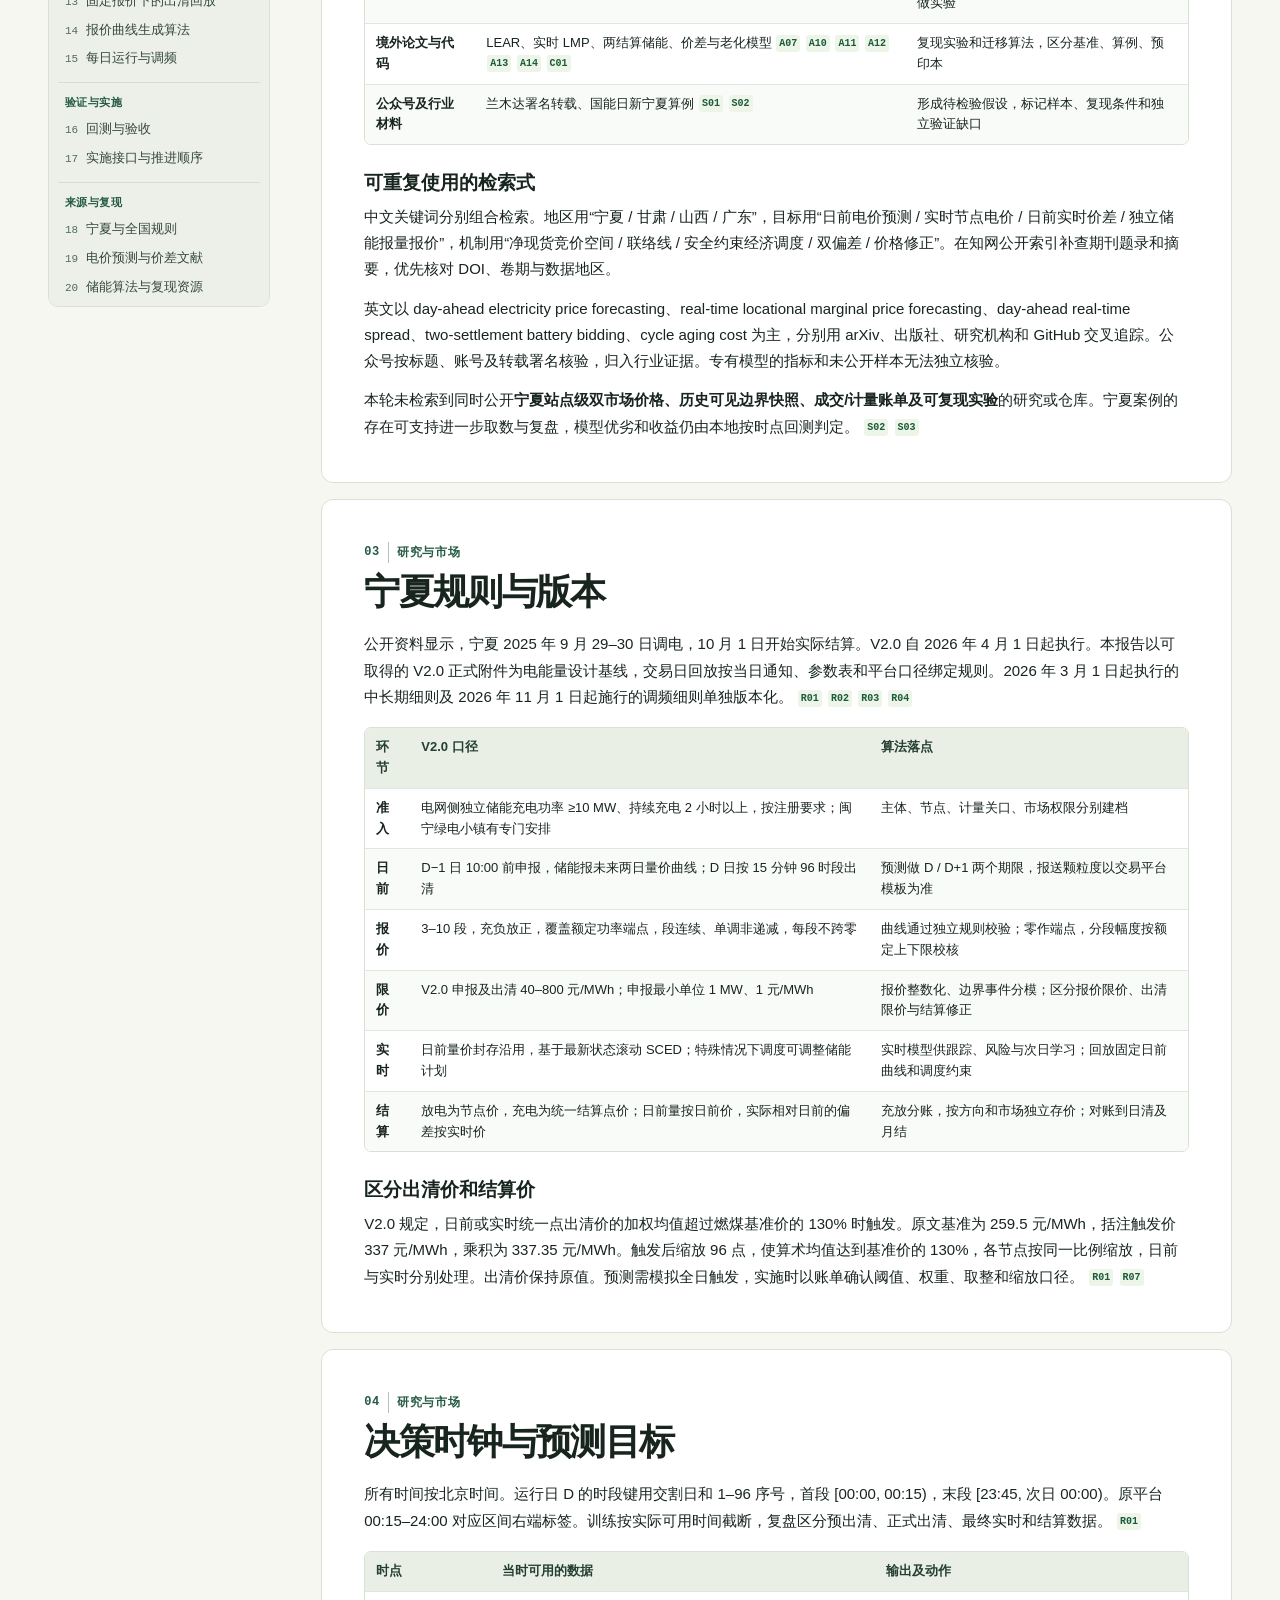
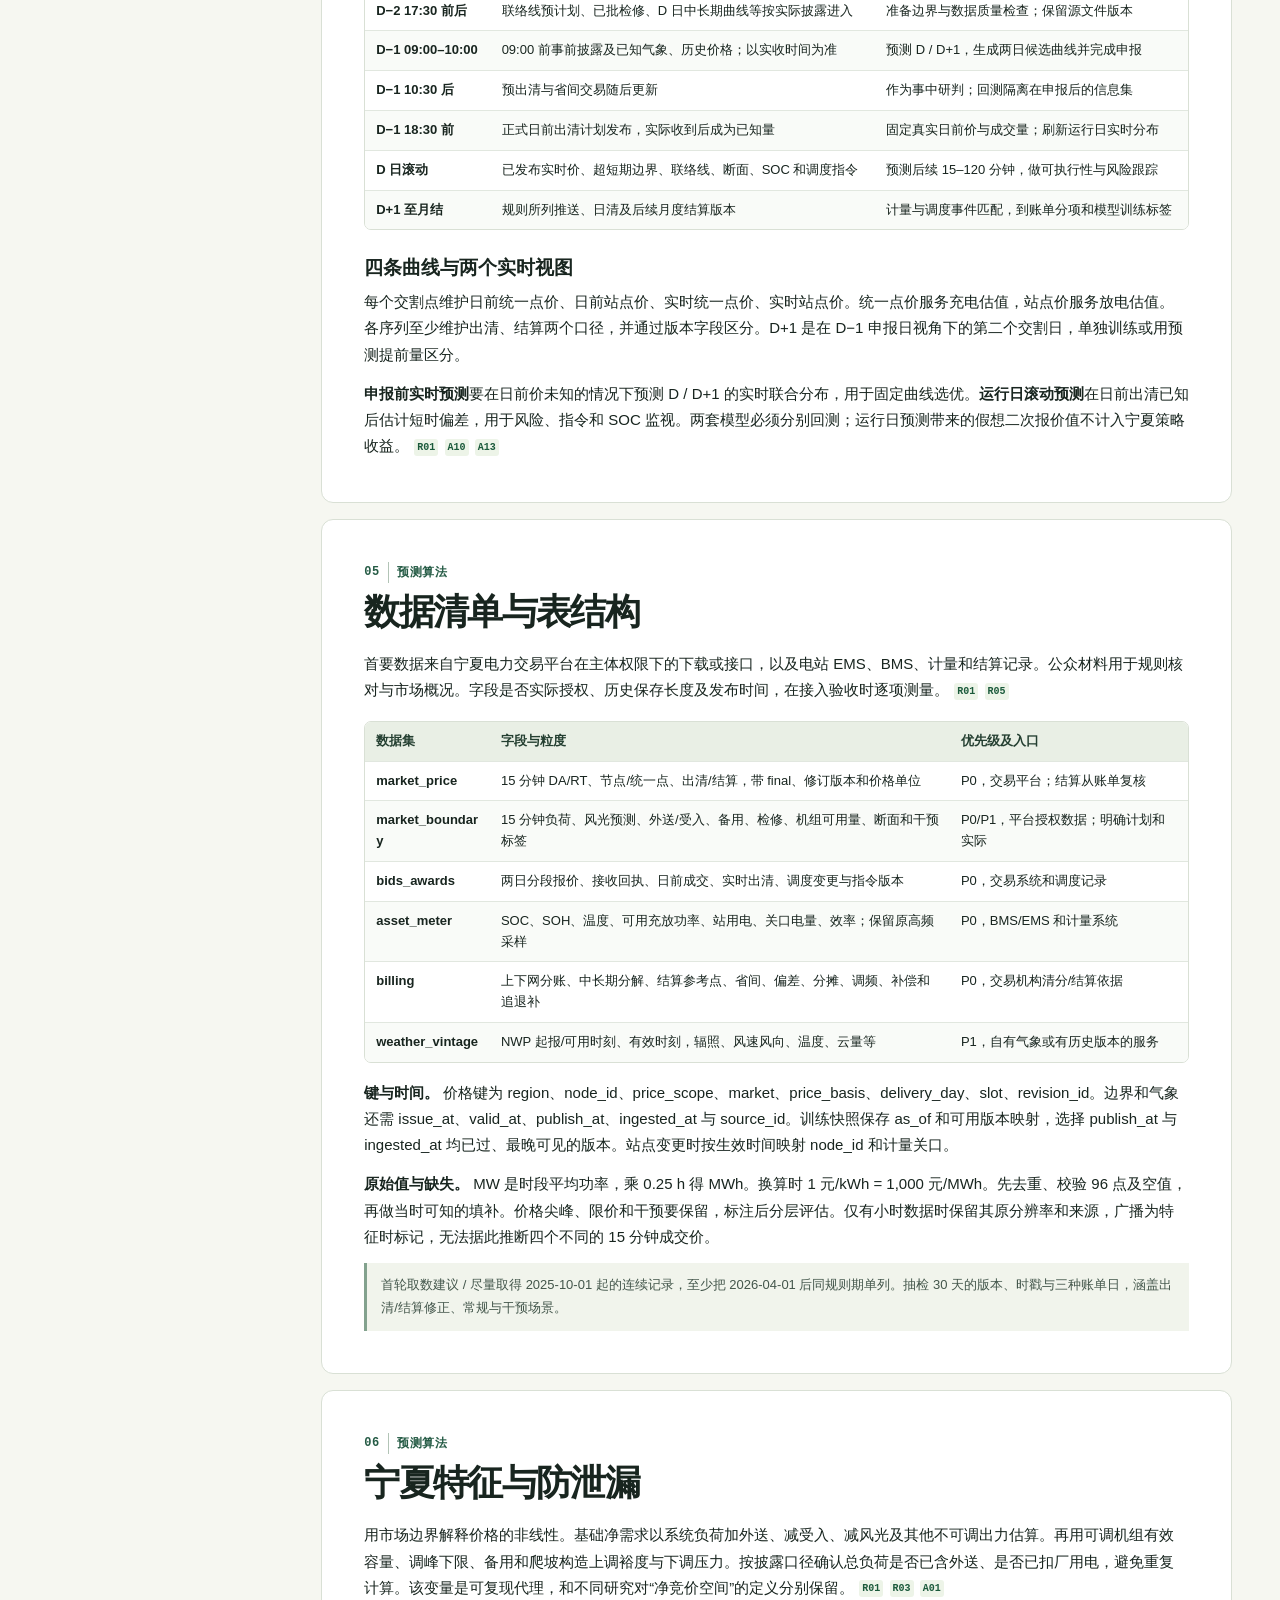
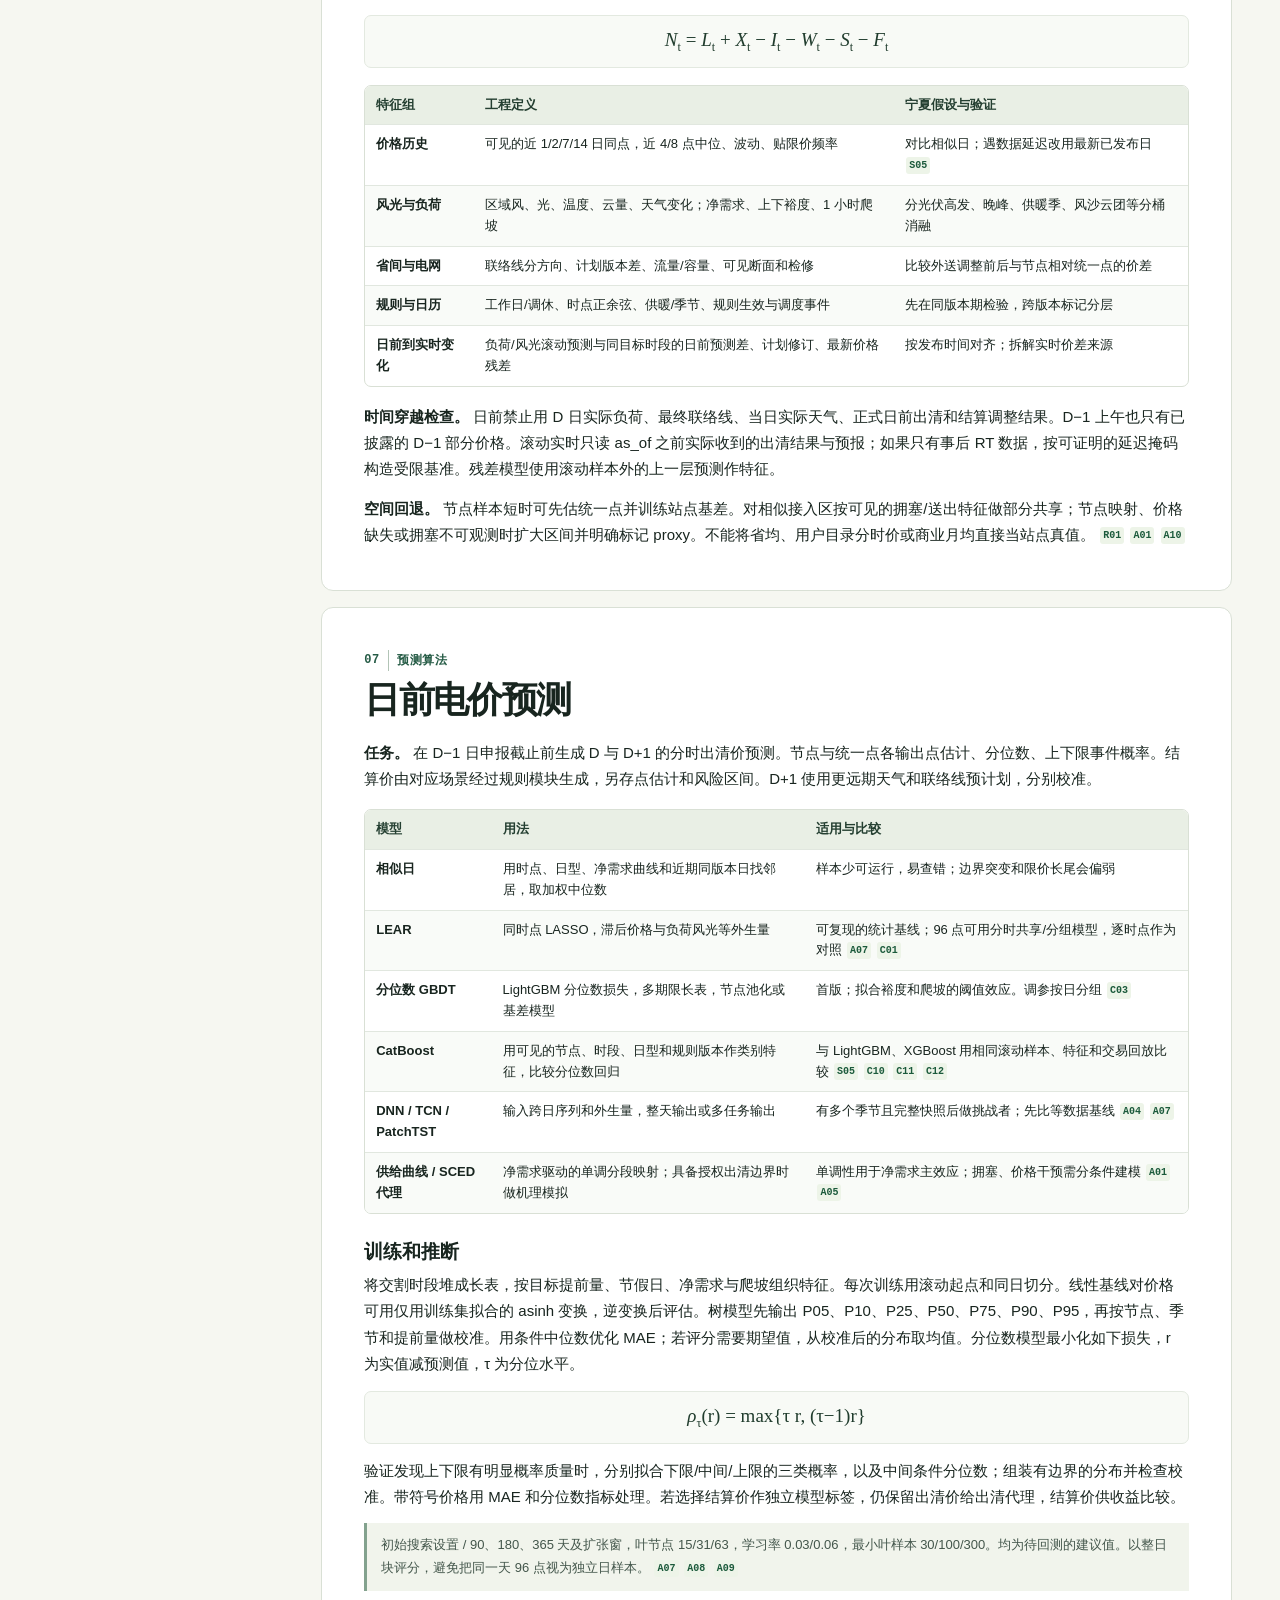
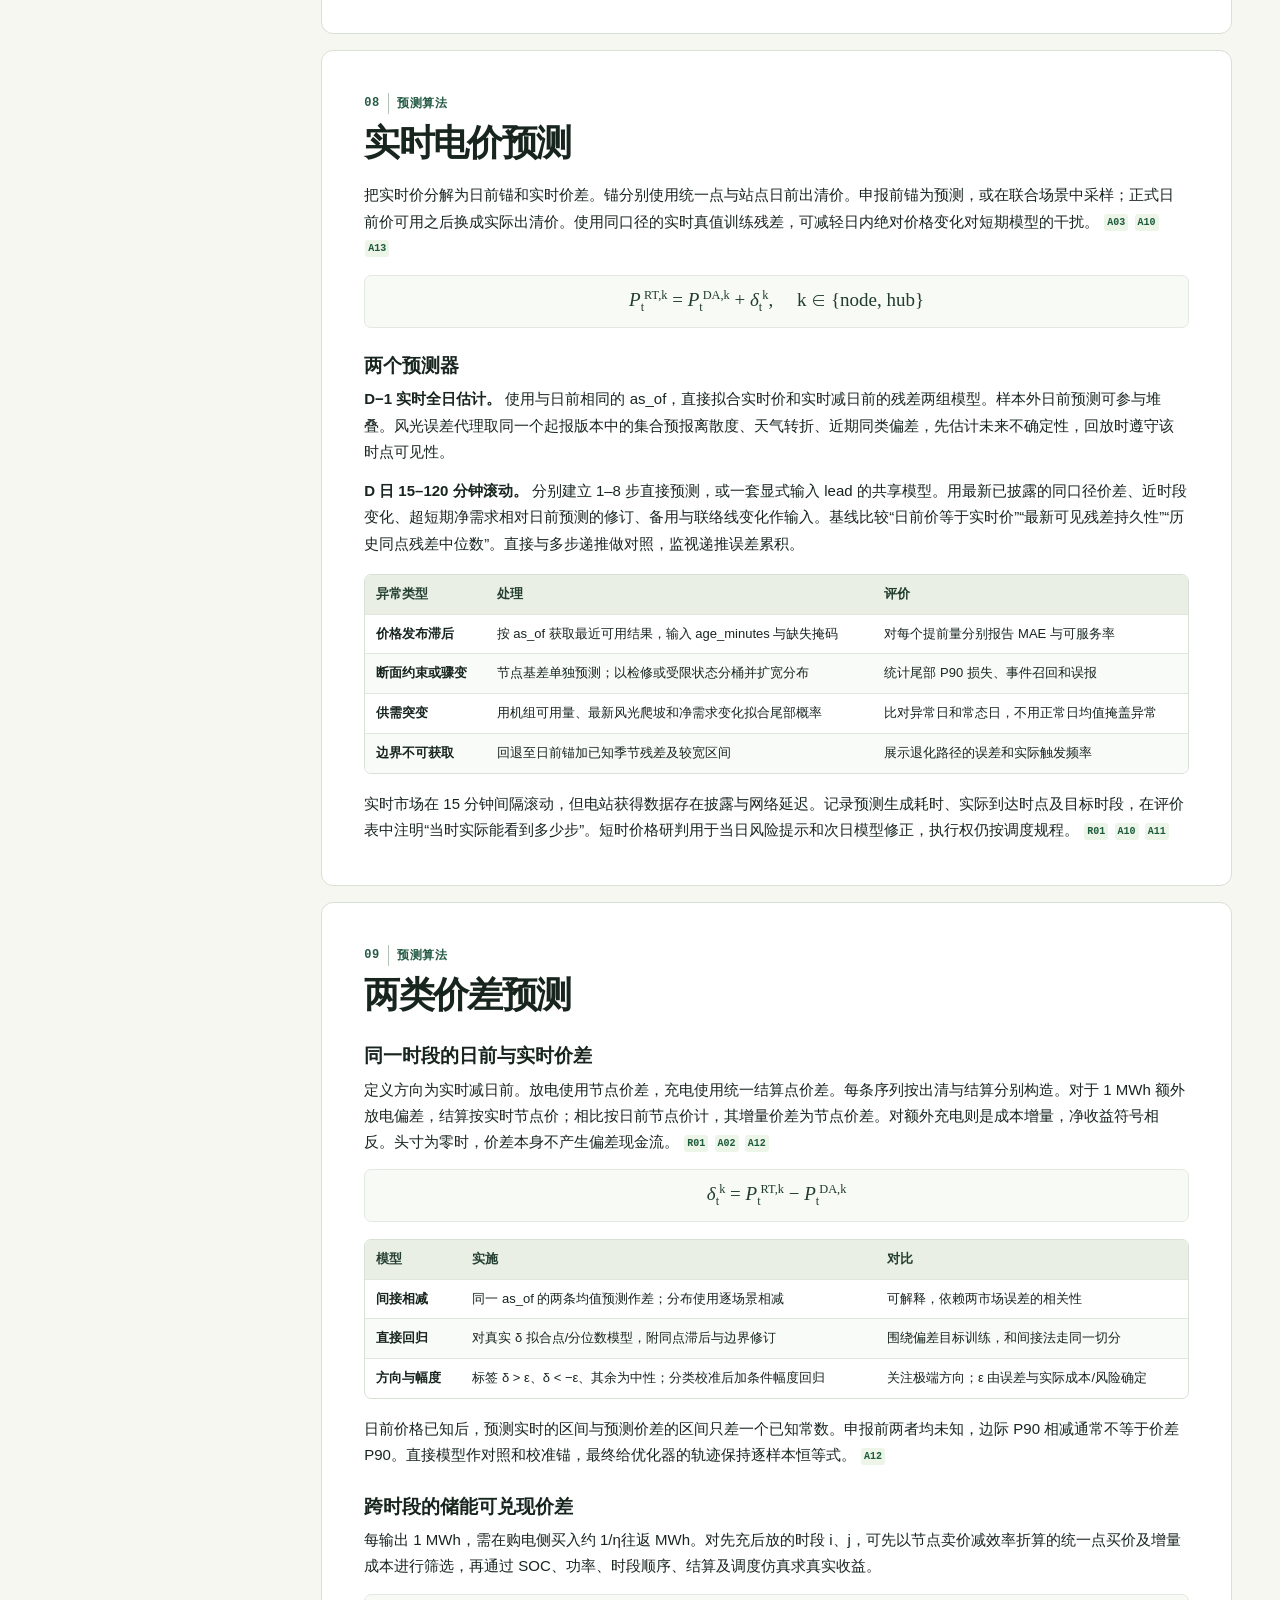
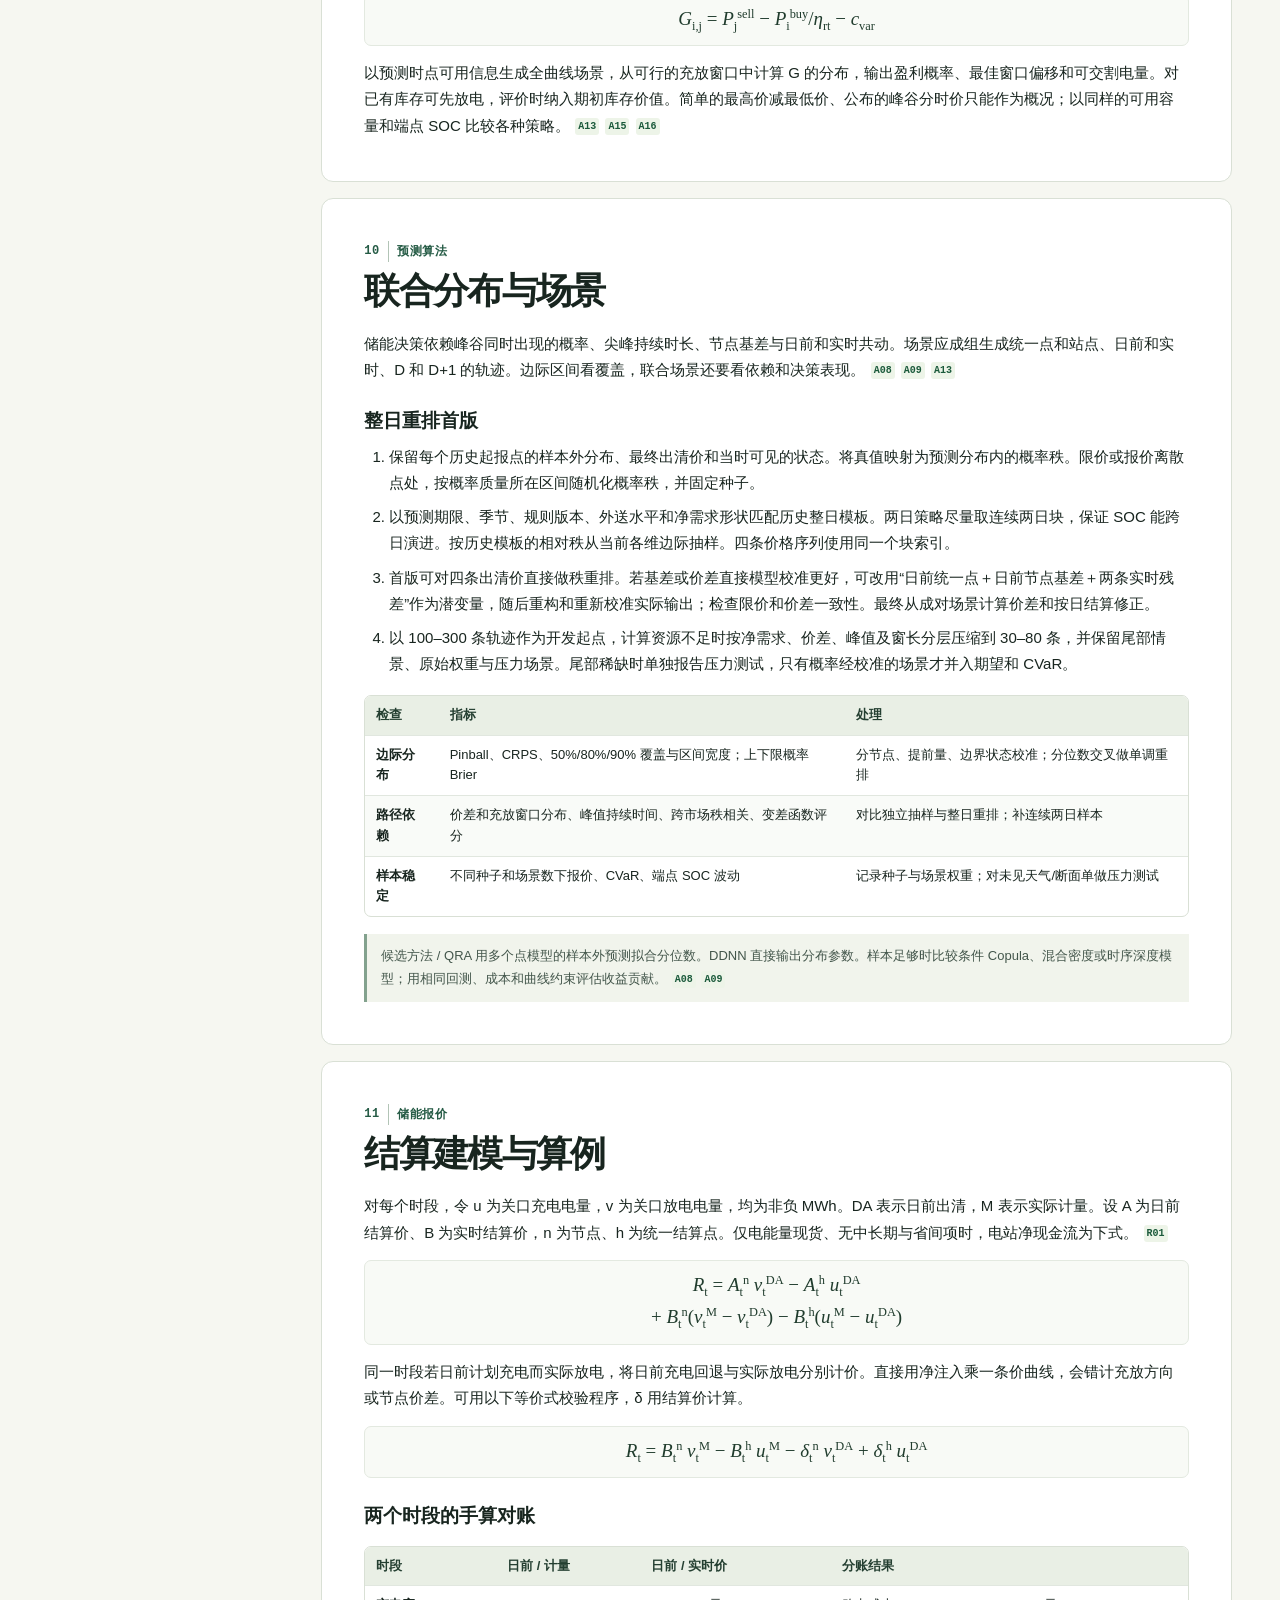
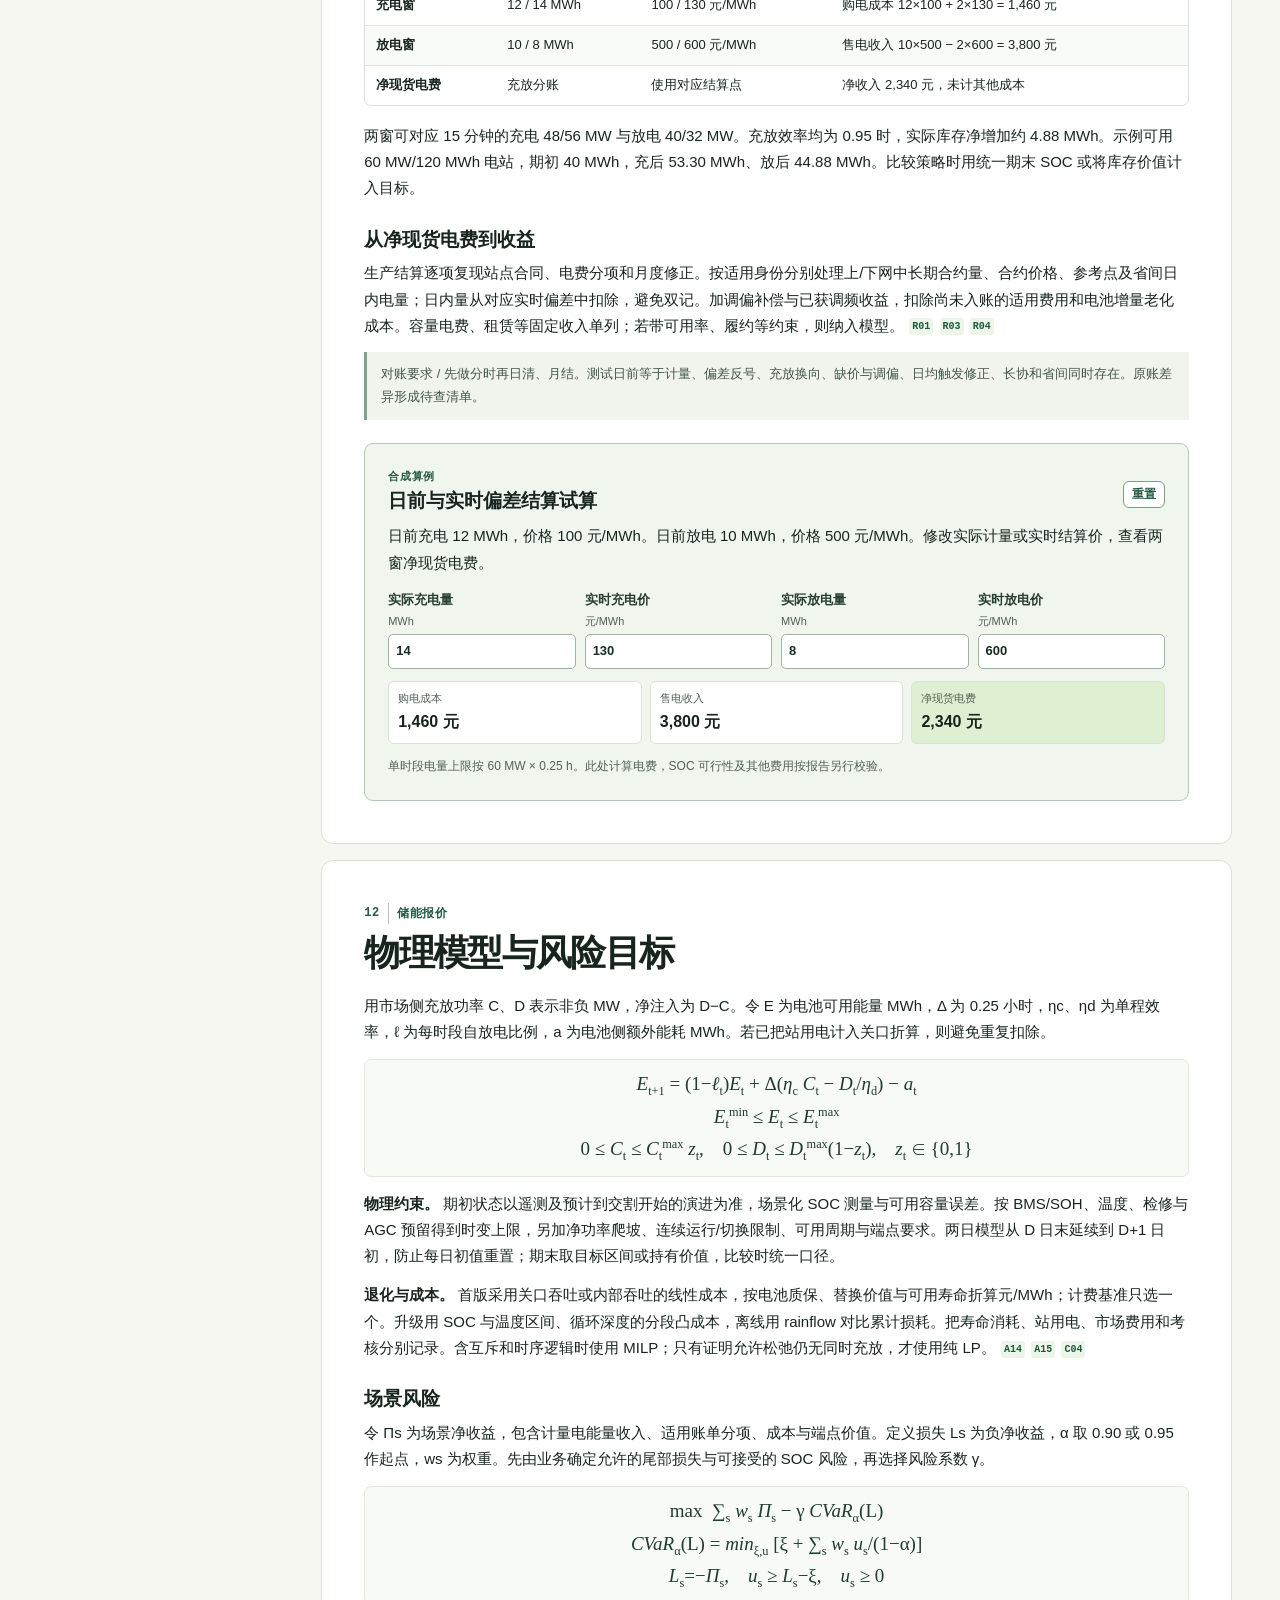
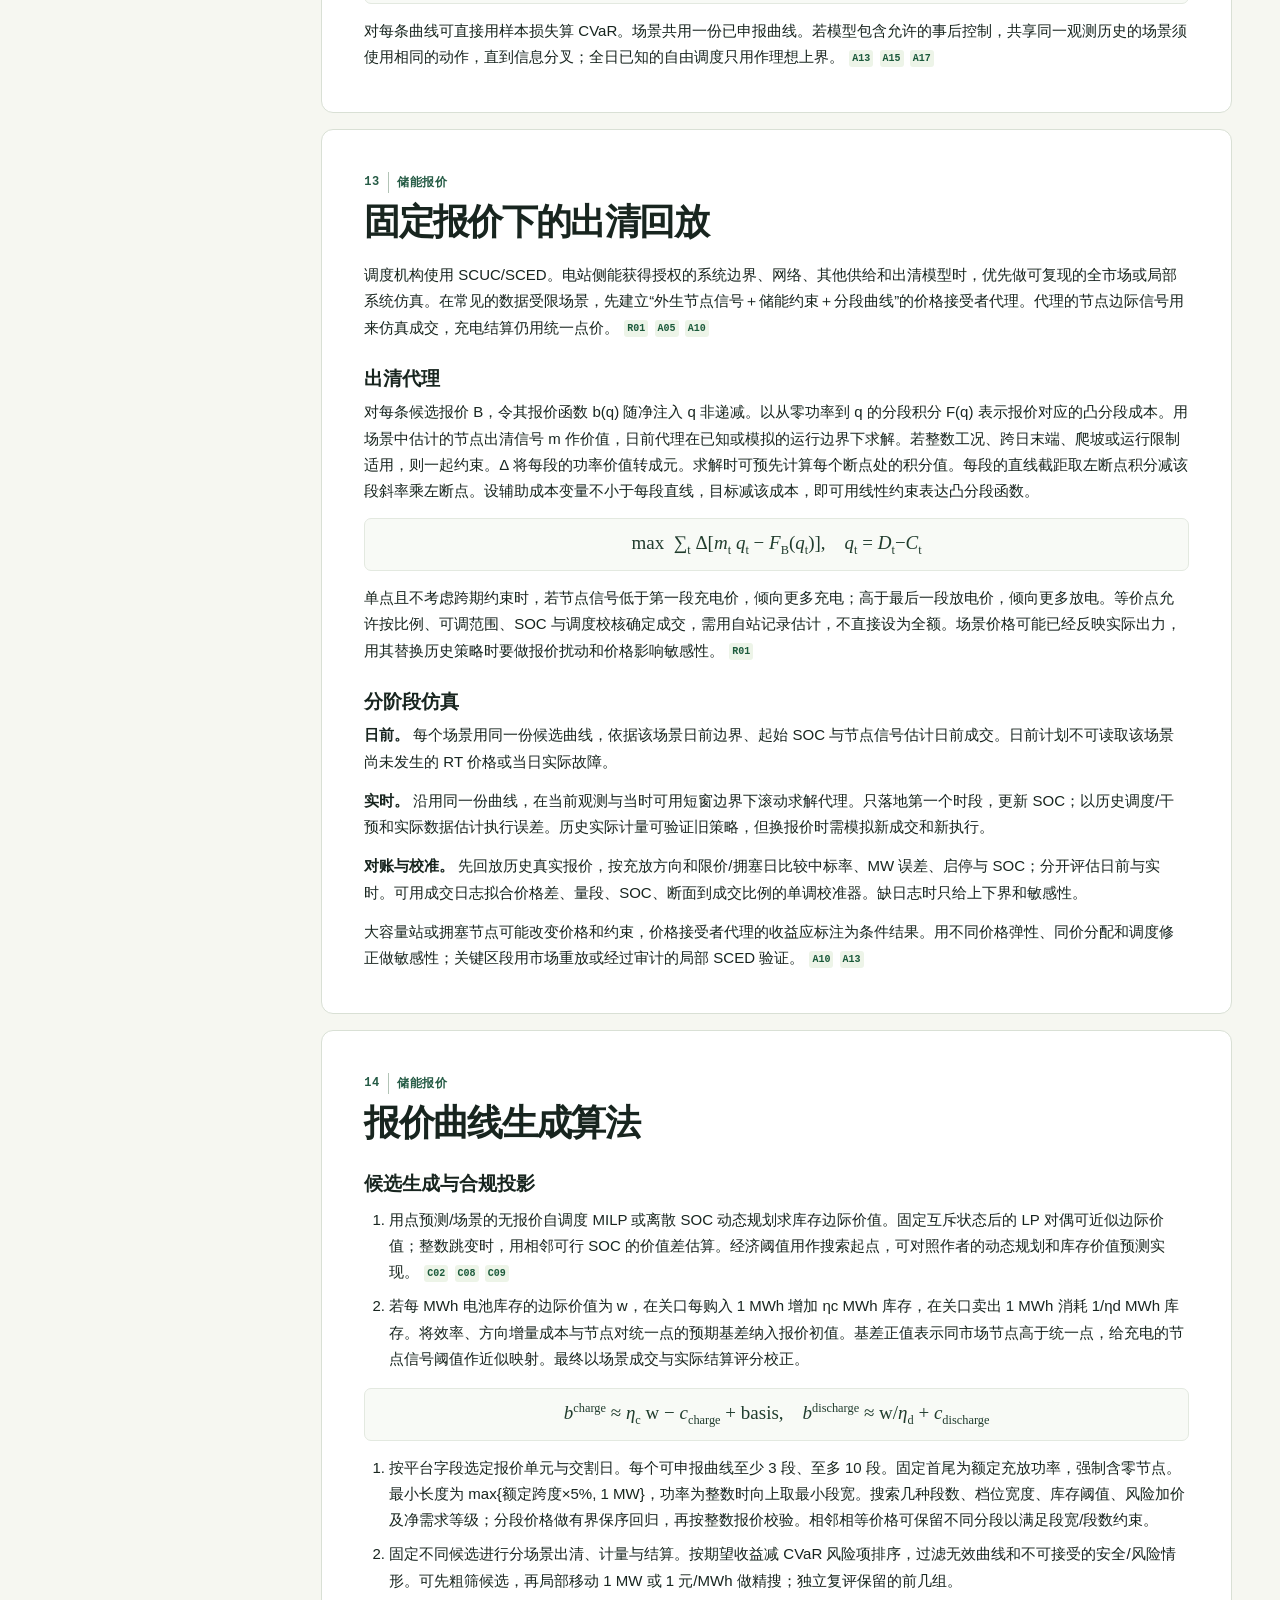
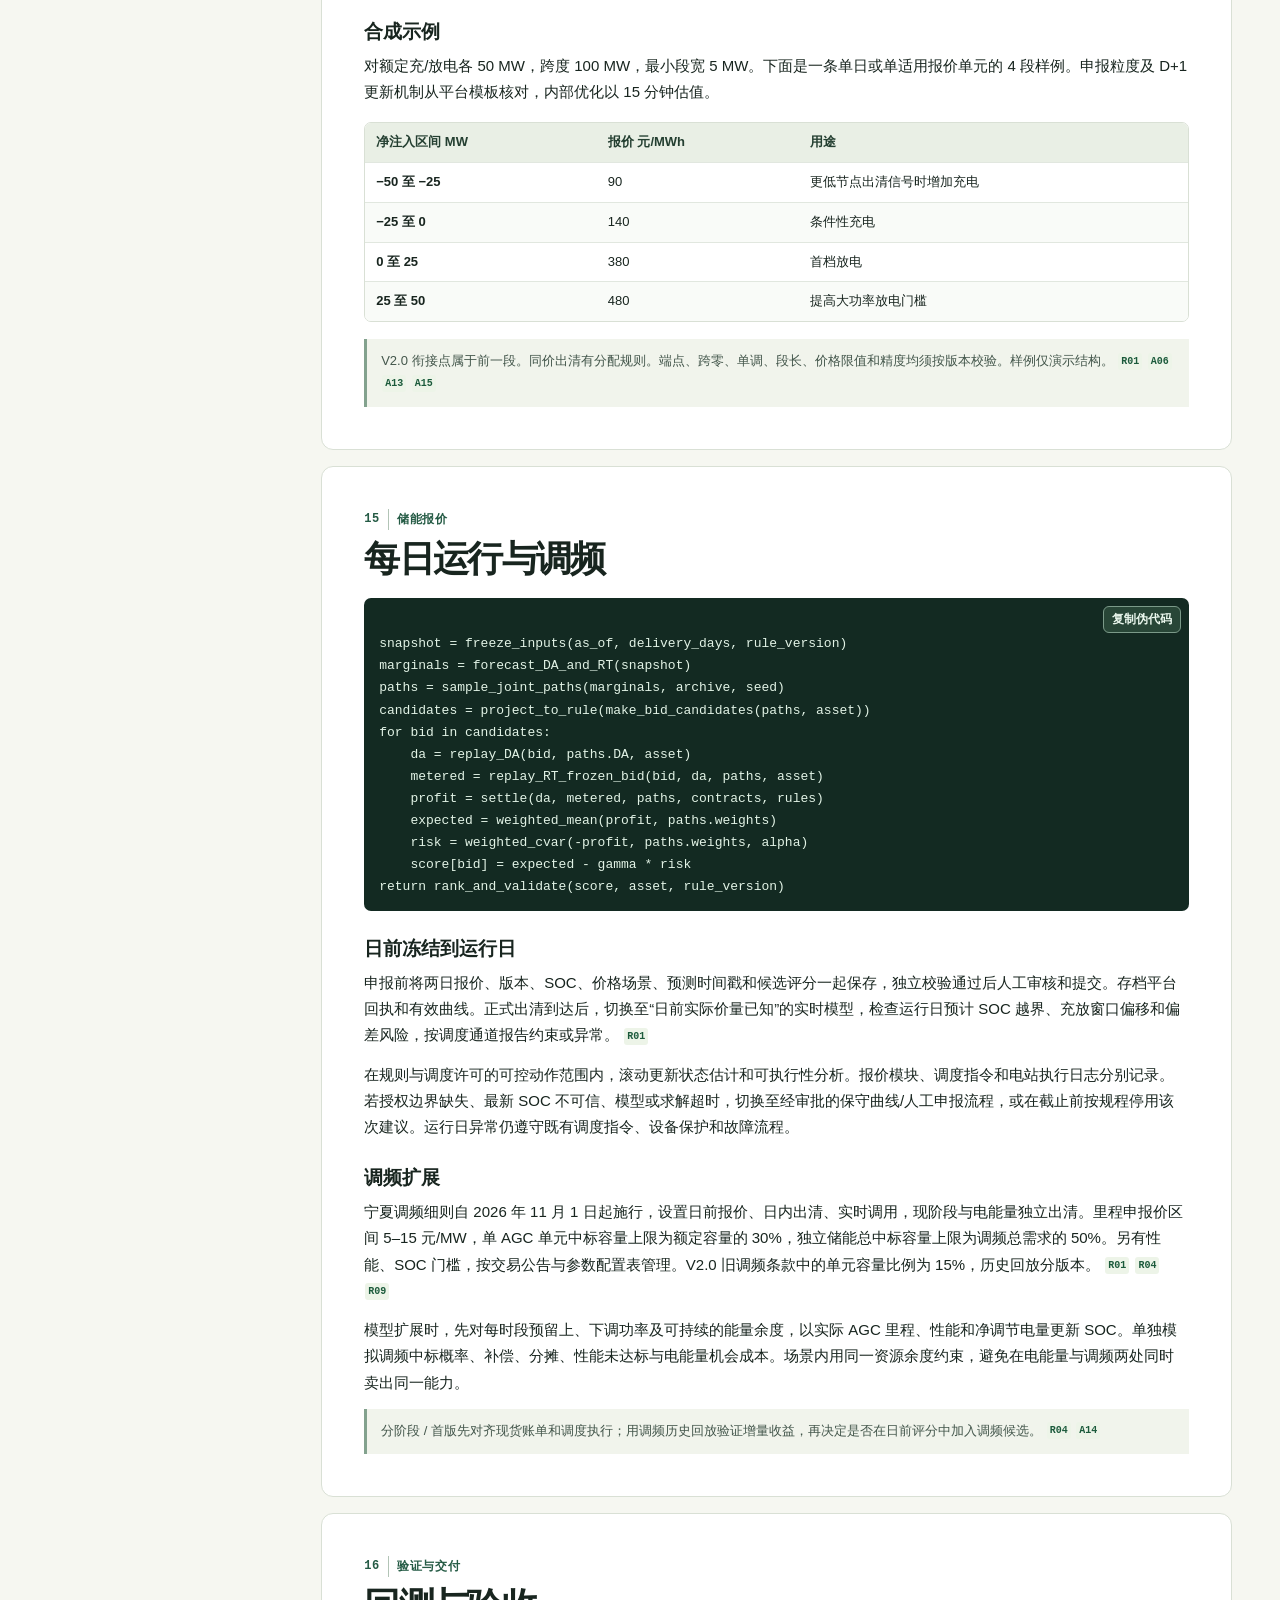
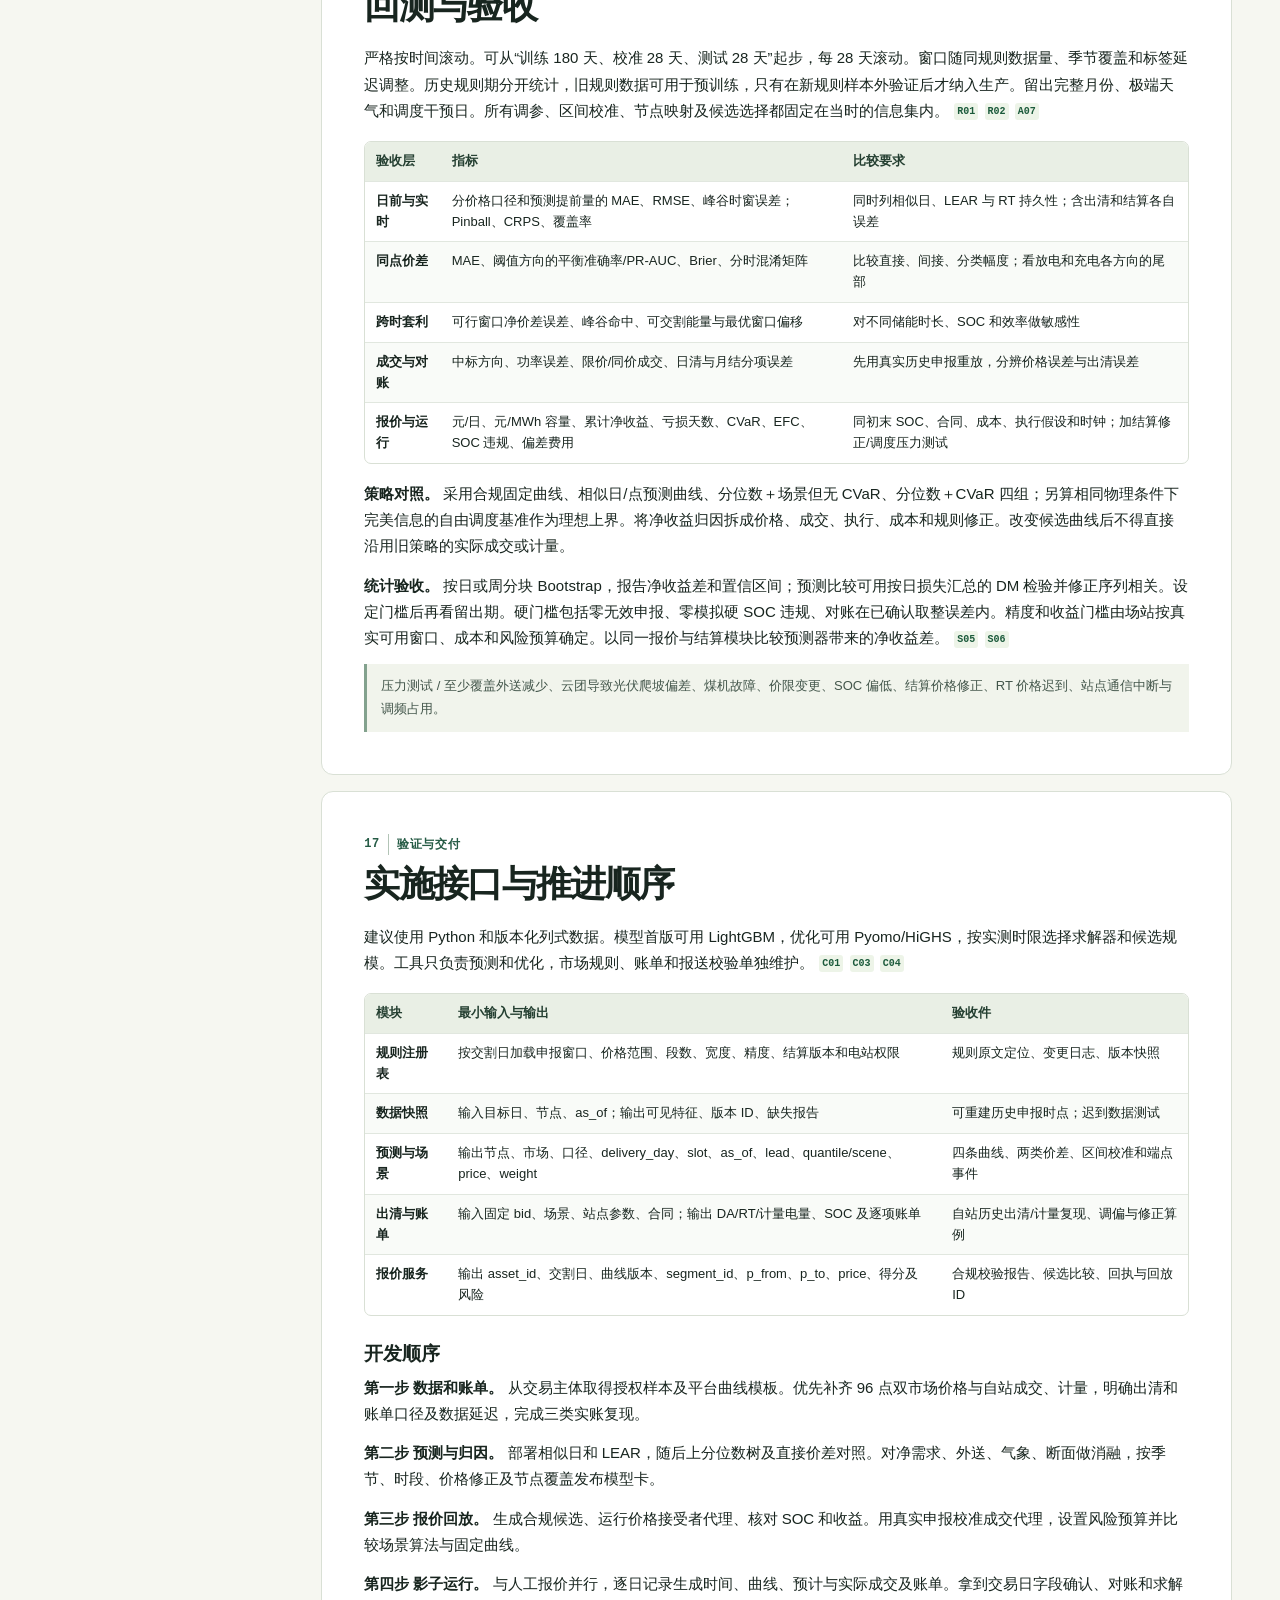
==== commit 5c0fb089: "Extend Gradient Engine directory and verified methods" ====
--- a/docs/index.html
+++ b/docs/index.html
@@ -3,7 +3,7 @@
 <head>
   <meta charset="utf-8">
   <meta name="viewport" content="width=device-width, initial-scale=1">
-  <meta name="description" content="宁夏电力现货市场的日前电价、实时电价、价差预测与独立储能报价算法。包含 V2.0 规则、结算算例与 45 条来源。">
+  <meta name="description" content="宁夏电力现货市场的日前电价、实时电价、价差预测与独立储能报价算法。包含 V2.0 规则、结算算例与 47 条来源。">
   <meta property="og:title" content="宁夏电力现货预测与独立储能报价">
   <meta property="og:image" content="https://coolhz1.github.io/ningxia-power-market-research/assets/price-trajectory.png">
   <meta property="og:image:alt" content="日前与实时电价轨迹及价差合成示意图">
@@ -49,7 +49,7 @@
     <div class="frame hero-stats">
       <div><strong>96</strong><span>个 15 分钟时段 / 日</span></div>
       <div><strong>2</strong><span>日量价曲线申报</span></div>
-      <div><strong>45</strong><span>条可追溯来源</span></div>
+      <div><strong>47</strong><span>条可追溯来源</span></div>
       <div><strong>V2.0</strong><span>宁夏电能量规则基线</span></div>
     </div>
   </section>
@@ -116,7 +116,7 @@
 <p><strong>时间穿越检查。</strong> 日前禁止用 D 日实际负荷、最终联络线、当日实际天气、正式日前出清和结算调整结果。D−1 上午也只有已披露的 D−1 部分价格。滚动实时只读 as_of 之前实际收到的出清结果与预报；如果只有事后 RT 数据，按可证明的延迟掩码构造受限基准。残差模型使用滚动样本外的上一层预测作特征。</p>
 <p><strong>空间回退。</strong> 节点样本短时可先估统一点并训练站点基差。对相似接入区按可见的拥塞/送出特征做部分共享；节点映射、价格缺失或拥塞不可观测时扩大区间并明确标记 proxy。不能将省均、用户目录分时价或商业月均直接当站点真值。 <a class="citation" href="#ref-R01" aria-label="来源 R01">R01</a> <a class="citation" href="#ref-A01" aria-label="来源 A01">A01</a> <a class="citation" href="#ref-A10" aria-label="来源 A10">A10</a></p></section>
 <section class="chapter" id="day-ahead" data-chapter="07" aria-labelledby="day-ahead-title"><div class="chapter-label"><span>07</span>预测算法</div><h2 id="day-ahead-title">日前电价预测</h2><p><strong>任务。</strong> 在 D−1 日申报截止前生成 D 与 D+1 的分时出清价预测。节点与统一点各输出点估计、分位数、上下限事件概率。结算价由对应场景经过规则模块生成，另存点估计和风险区间。D+1 使用更远期天气和联络线预计划，分别校准。</p>
-<div class="table-wrap" tabindex="0" role="region" aria-label="模型对照表"><table><thead><tr><th scope="col">模型</th><th scope="col">用法</th><th scope="col">适用与比较</th></tr></thead><tbody><tr><td>相似日</td><td>用时点、日型、净需求曲线和近期同版本日找邻居，取加权中位数</td><td>样本少可运行，易查错；边界突变和限价长尾会偏弱</td></tr><tr><td>LEAR</td><td>同时点 LASSO，滞后价格与负荷风光等外生量</td><td>可复现的统计基线；96 点可用分时共享/分组模型，逐时点作为对照 <a class="citation" href="#ref-A07" aria-label="来源 A07">A07</a> <a class="citation" href="#ref-C01" aria-label="来源 C01">C01</a></td></tr><tr><td>分位数 GBDT</td><td>LightGBM 分位数损失，多期限长表，节点池化或基差模型</td><td>首版；拟合裕度和爬坡的阈值效应。调参按日分组 <a class="citation" href="#ref-C03" aria-label="来源 C03">C03</a></td></tr><tr><td>CatBoost</td><td>用可见的节点、时段、日型和规则版本作类别特征，比较分位数回归</td><td>与 LightGBM 用相同滚动样本、特征和交易回放比较 <a class="citation" href="#ref-S05" aria-label="来源 S05">S05</a> <a class="citation" href="#ref-C10" aria-label="来源 C10">C10</a> <a class="citation" href="#ref-C11" aria-label="来源 C11">C11</a></td></tr><tr><td>DNN / TCN / PatchTST</td><td>输入跨日序列和外生量，整天输出或多任务输出</td><td>有多个季节且完整快照后做挑战者；先比等数据基线 <a class="citation" href="#ref-A04" aria-label="来源 A04">A04</a> <a class="citation" href="#ref-A07" aria-label="来源 A07">A07</a></td></tr><tr><td>供给曲线 / SCED 代理</td><td>净需求驱动的单调分段映射；具备授权出清边界时做机理模拟</td><td>单调性用于净需求主效应；拥塞、价格干预需分条件建模 <a class="citation" href="#ref-A01" aria-label="来源 A01">A01</a> <a class="citation" href="#ref-A05" aria-label="来源 A05">A05</a></td></tr></tbody></table></div>
+<div class="table-wrap" tabindex="0" role="region" aria-label="模型对照表"><table><thead><tr><th scope="col">模型</th><th scope="col">用法</th><th scope="col">适用与比较</th></tr></thead><tbody><tr><td>相似日</td><td>用时点、日型、净需求曲线和近期同版本日找邻居，取加权中位数</td><td>样本少可运行，易查错；边界突变和限价长尾会偏弱</td></tr><tr><td>LEAR</td><td>同时点 LASSO，滞后价格与负荷风光等外生量</td><td>可复现的统计基线；96 点可用分时共享/分组模型，逐时点作为对照 <a class="citation" href="#ref-A07" aria-label="来源 A07">A07</a> <a class="citation" href="#ref-C01" aria-label="来源 C01">C01</a></td></tr><tr><td>分位数 GBDT</td><td>LightGBM 分位数损失，多期限长表，节点池化或基差模型</td><td>首版；拟合裕度和爬坡的阈值效应。调参按日分组 <a class="citation" href="#ref-C03" aria-label="来源 C03">C03</a></td></tr><tr><td>CatBoost</td><td>用可见的节点、时段、日型和规则版本作类别特征，比较分位数回归</td><td>与 LightGBM、XGBoost 用相同滚动样本、特征和交易回放比较 <a class="citation" href="#ref-S05" aria-label="来源 S05">S05</a> <a class="citation" href="#ref-C10" aria-label="来源 C10">C10</a> <a class="citation" href="#ref-C11" aria-label="来源 C11">C11</a> <a class="citation" href="#ref-C12" aria-label="来源 C12">C12</a></td></tr><tr><td>DNN / TCN / PatchTST</td><td>输入跨日序列和外生量，整天输出或多任务输出</td><td>有多个季节且完整快照后做挑战者；先比等数据基线 <a class="citation" href="#ref-A04" aria-label="来源 A04">A04</a> <a class="citation" href="#ref-A07" aria-label="来源 A07">A07</a></td></tr><tr><td>供给曲线 / SCED 代理</td><td>净需求驱动的单调分段映射；具备授权出清边界时做机理模拟</td><td>单调性用于净需求主效应；拥塞、价格干预需分条件建模 <a class="citation" href="#ref-A01" aria-label="来源 A01">A01</a> <a class="citation" href="#ref-A05" aria-label="来源 A05">A05</a></td></tr></tbody></table></div>
 <h3>训练和推断</h3>
 <p>将交割时段堆成长表，按目标提前量、节假日、净需求与爬坡组织特征。每次训练用滚动起点和同日切分。线性基线对价格可用仅用训练集拟合的 asinh 变换，逆变换后评估。树模型先输出 P05、P10、P25、P50、P75、P90、P95，再按节点、季节和提前量做校准。用条件中位数优化 MAE；若评分需要期望值，从校准后的分布取均值。分位数模型最小化如下损失，r 为实值减预测值，τ 为分位水平。</p>
 <div class="formula" tabindex="0" aria-label="计算公式"><div><var>ρ</var><sub>τ</sub>(r) = max{τ r, (τ−1)r}</div></div>
@@ -235,15 +235,21 @@
 <ul class="sources"><li class="source" id="ref-R01"><span class="source-id">R01</span><div><a href="https://fzggw.nx.gov.cn/tzgg/202603/t20260330_5205122.html" target="_blank" rel="noopener noreferrer">宁夏发改委连续结算试运行工作方案 V2.0 <span aria-hidden="true">↗</span></a><p>宁发改电力〔2026〕168 号，2026-04-01 起执行。已核对工作方案与附件 6。优先查“现货交易申报”“出清”“现货电能量结算”“价格修正”，及附件 6 的日前、实时、市场结算、储能调偏补偿章节。</p></div></li><li class="source" id="ref-R07"><span class="source-id">R07</span><div><a href="https://fzggw.nx.gov.cn/tzgg/202603/P020260330379034335587.docx" target="_blank" rel="noopener noreferrer">V2.0 正式附件下载 <span aria-hidden="true">↗</span></a><p>含工作方案及《宁夏电力现货市场试运行规则（连续结算试运行 V2.0）》。报价长度、零点、充放方向和相邻段归属见附件 6“日前现货市场”交易申报。</p></div></li><li class="source" id="ref-R02"><span class="source-id">R02</span><div><a href="https://fzggw.nx.gov.cn/tzgg/202509/t20250926_5040535.html" target="_blank" rel="noopener noreferrer">宁夏发改委连续结算试运行启动通知 <span aria-hidden="true">↗</span></a><p>宁发改电力〔2025〕617 号。确认 2025-10-01 起实际结算。用于样本版本分段。</p></div></li><li class="source" id="ref-R03"><span class="source-id">R03</span><div><a href="https://xbj.nea.gov.cn/dtyw/tzgg/202602/P020260228695665161374.pdf" target="_blank" rel="noopener noreferrer">宁夏回族自治区电力中长期市场实施细则 <span aria-hidden="true">↗</span></a><p>西北监能市场〔2026〕12 号。2026-03-01 起执行。合同、分解与交易资格应结合主体适用文件。监管机构解读见下。</p></div></li><li class="source" id="ref-R08"><span class="source-id">R08</span><div><a href="https://xbj.nea.gov.cn/xxgk/zcjd/202603/t20260320_298289.html" target="_blank" rel="noopener noreferrer">宁夏中长期实施细则政策解读 <span aria-hidden="true">↗</span></a><p>说明连续结算、高新能源占比、外送与晚峰等本地特征。</p></div></li><li class="source" id="ref-R04"><span class="source-id">R04</span><div><a href="https://xbj.nea.gov.cn/dtyw/tzgg/202610/t20261027_311079.html" target="_blank" rel="noopener noreferrer">宁夏电力调频辅助服务市场实施细则 <span aria-hidden="true">↗</span></a><p>西北监能市场〔2026〕73 号。已核对正式附件第 45 条，2026-11-01 起施行，有效期 5 年。</p></div></li><li class="source" id="ref-R09"><span class="source-id">R09</span><div><a href="https://xbj.nea.gov.cn/xxgk/zcjd/202610/t20261027_311080.html" target="_blank" rel="noopener noreferrer">宁夏调频实施细则政策解读 <span aria-hidden="true">↗</span></a><p>当前独立出清、性能修正排序及容量约束，适用于本报告的调频扩展设计。</p></div></li><li class="source" id="ref-R05"><span class="source-id">R05</span><div><a href="https://zfxxgk.nea.gov.cn/2024-01/31/c_1310763726.htm" target="_blank" rel="noopener noreferrer">电力市场信息披露基本规则 <span aria-hidden="true">↗</span></a><p>国能发监管〔2024〕9 号。确定披露分类与访问边界。</p></div></li><li class="source" id="ref-R06"><span class="source-id">R06</span><div><a href="https://yyglxxbsgw.ndrc.gov.cn/htmls/article/article.html?articleId=2c97d16c-9ff00a63-01a1-524711ba-002f" target="_blank" rel="noopener noreferrer">全国电力现货市场基本规则修订征求意见公告 <span aria-hidden="true">↗</span></a><p>2026-10-19 至 11-18 征求意见。用于跟踪版本变化。本文宁夏结算基线取地方正式附件。</p></div></li><li class="source" id="ref-R10"><span class="source-id">R10</span><div><a href="https://fzggw.nx.gov.cn/zzb/tzgg_69405/202512/t20251212_5107863.html" target="_blank" rel="noopener noreferrer">宁夏 2026 年中长期交易有关事项 <span aria-hidden="true">↗</span></a><p>宁发改电力〔2025〕752 号。核对独立储能注册、交易品种与适用合同。</p></div></li><li class="source" id="ref-R11"><span class="source-id">R11</span><div><a href="https://fzggw.nx.gov.cn/tzgg/202610/t20261028_5384193.html" target="_blank" rel="noopener noreferrer">宁夏新型经营主体参与市场交易方案 <span aria-hidden="true">↗</span></a><p>宁发改电力〔2026〕579 号。分布式储能及聚合入市另查此文件，本文聚焦电网侧独立储能。</p></div></li></ul></section>
 <section class="chapter" id="literature" data-chapter="19" aria-labelledby="literature-title"><div class="chapter-label"><span>19</span>可追溯来源</div><h2 id="literature-title">电价预测与价差文献</h2><ul class="sources"><li class="source" id="ref-A01"><span class="source-id">A01</span><div><a href="https://epjournal.csee.org.cn/zh/article/doi/10.13334/j.0258-8013.pcsee.241938/" target="_blank" rel="noopener noreferrer">方逸飞等  考虑中长期市场因素的净现货竞价空间驱动的日前出清电价预测方法 <span aria-hidden="true">↗</span></a><p>中国电机工程学报 2026，46(2)，506–519。山西实际数据。用于构造供需、可竞价容量与中长期相关特征。</p></div></li><li class="source" id="ref-A02"><span class="source-id">A02</span><div><a href="https://nfdwjs.csg.cn/joweb/nfdw/CN/10.13648/j.cnki.issn1674-0629.2022.05.013" target="_blank" rel="noopener noreferrer">赵越等  电力现货市场出清价格预测误差风险分析 <span aria-hidden="true">↗</span></a><p>南方电网技术，2022。提出依主体风险和价差方向评价误差。</p></div></li><li class="source" id="ref-A03"><span class="source-id">A03</span><div><a href="https://kmlg.cbpt.cnki.net/portal/journal/portal/client/paper/2f1b1730d471cbf4503f30ebd53a4e73" target="_blank" rel="noopener noreferrer">尹硕等  基于电价预测与极值研判的光储电站售电策略 <span aria-hidden="true">↗</span></a><p>知网期刊题录和摘要，2024，49(6)，100–109。LSTM 滚动实时价格、极值判断与动态规划；光储场景。</p></div></li><li class="source" id="ref-A04"><span class="source-id">A04</span><div><a href="https://rlfd.cbpt.cnki.net/portal/journal/portal/client/paper/b38151154bc407292531a9ab57285f7b" target="_blank" rel="noopener noreferrer">朱润泽等  基于 LSTM Transformer 混合模型的电力现货市场日前电价预测 <span aria-hidden="true">↗</span></a><p>知网期刊页，热力发电 2026，55(8)，12–20。混合时序模型候选。</p></div></li><li class="source" id="ref-A05"><span class="source-id">A05</span><div><a href="https://sysmath.cjoe.ac.cn/jweb_xtkxysx/CN/10.12341/jssms240020" target="_blank" rel="noopener noreferrer">基于电价形成机制与 XGBoost 的单轨制电力现货市场的电价预测 <span aria-hidden="true">↗</span></a><p>系统科学与数学，期刊原站。用供给报价曲线拟合、树模型和机理结合，适合数据具备时比较。</p></div></li><li class="source" id="ref-A06"><span class="source-id">A06</span><div><a href="https://www.electricpower.com.cn/cn/article/doi/10.11930/j.issn.1004-9649.202604017" target="_blank" rel="noopener noreferrer">齐楚等  风储电站参与日前现货市场量价曲线构建策略 <span aria-hidden="true">↗</span></a><p>中国电力期刊原站。风电和价格不确定性、寿命成本与阶梯曲线优化；主体与独立储能有别。</p></div></li><li class="source" id="ref-A07"><span class="source-id">A07</span><div><a href="https://doi.org/10.1016/j.apenergy.2021.116983" target="_blank" rel="noopener noreferrer">Lago 等  Forecasting day-ahead electricity prices <span aria-hidden="true">↗</span></a><p>Applied Energy，2021。五个市场基准、LEAR、DNN、滚动再训练及样本外比较。</p></div></li><li class="source" id="ref-A08"><span class="source-id">A08</span><div><a href="https://www.pierrepinson.com/docs/Hongetal2016.pdf" target="_blank" rel="noopener noreferrer">Hong 等  Probabilistic energy forecasting and GEFCom2014 <span aria-hidden="true">↗</span></a><p>International Journal of Forecasting，2016。概率电价赛道、预测分位数和损失评价。</p></div></li><li class="source" id="ref-A09"><span class="source-id">A09</span><div><a href="https://www.sciencedirect.com/science/article/pii/S0140988323003419" target="_blank" rel="noopener noreferrer">Marcjasz 等  Distributional neural networks for electricity price forecasting <span aria-hidden="true">↗</span></a><p>Energy Economics，2023。德国日前数据，比较分布神经网络、QRA 和基线；核对出版页可公开索引内容。</p></div></li><li class="source" id="ref-A10"><span class="source-id">A10</span><div><a href="https://arxiv.org/abs/1503.06171" target="_blank" rel="noopener noreferrer">Ji、Thomas 与 Tong  Probabilistic Forecast of Real-Time LMP and Network Congestion <span aria-hidden="true">↗</span></a><p>作者公开稿。多参数规划用负荷/出力与时变运行约束估计节点价格和拥塞分布。</p></div></li><li class="source" id="ref-A11"><span class="source-id">A11</span><div><a href="https://doi.org/10.1016/j.ijforecast.2023.12.003" target="_blank" rel="noopener noreferrer">A probabilistic forecast methodology for volatile electricity prices in the Australian NEM <span aria-hidden="true">↗</span></a><p>International Journal of Forecasting。波动价格的概率预测对照。市场机制与宁夏不同。</p></div></li><li class="source" id="ref-A12"><span class="source-id">A12</span><div><a href="https://arxiv.org/abs/2412.00062" target="_blank" rel="noopener noreferrer">Wang 等  Deep Learning Based Electricity Price Forecast for Virtual Bidding <span aria-hidden="true">↗</span></a><p>2024 预印本。ERCOT 同时段价差、Transformer 与滚动验证；使用预测方法，宁夏按物理储能出清。</p></div></li></ul></section>
 <section class="chapter" id="code-and-data" data-chapter="20" aria-labelledby="code-and-data-title"><div class="chapter-label"><span>20</span>可追溯来源</div><h2 id="code-and-data-title">储能算法与复现资源</h2><ul class="sources"><li class="source" id="ref-A13"><span class="source-id">A13</span><div><a href="https://arxiv.org/abs/2404.17683" target="_blank" rel="noopener noreferrer">Alghumayjan 等  Energy Storage Arbitrage in Two-settlement Markets <span aria-hidden="true">↗</span></a><p>2024 预印本。纽约价格数据，Transformer 与动态规划。迁移实时价格和库存价值思路，按宁夏封存规则改造。</p></div></li><li class="source" id="ref-A14"><span class="source-id">A14</span><div><a href="https://doi.org/10.1109/TPWRS.2017.2733339" target="_blank" rel="noopener noreferrer">Xu 等  Factoring the Cycle Aging Cost of Batteries Participating in Electricity Markets <span aria-hidden="true">↗</span></a><p>IEEE Transactions on Power Systems。分段线性循环寿命成本与报价。</p></div></li><li class="source" id="ref-A15"><span class="source-id">A15</span><div><a href="https://arxiv.org/abs/1910.09149" target="_blank" rel="noopener noreferrer">Xu、Botterud 与 Korpås  Operational Valuation for Energy Storage under Multi-stage Price Uncertainties <span aria-hidden="true">↗</span></a><p>作者公开稿。按价格分布计算 SOC 价值，用于机会成本与动态规划。</p></div></li><li class="source" id="ref-A16"><span class="source-id">A16</span><div><a href="https://arxiv.org/abs/2609.23223" target="_blank" rel="noopener noreferrer">Lipiecki、Kourentzes 与 Weron  Spread-based temporal hierarchy forecasting <span aria-hidden="true">↗</span></a><p>2026 预印本。德国与西班牙小时日前价的跨时段价差协调预测。</p></div></li><li class="source" id="ref-A17"><span class="source-id">A17</span><div><a href="https://doi.org/10.1109/TPWRS.2017.2685347" target="_blank" rel="noopener noreferrer">Krishnamurthy 等  Energy Storage Arbitrage Under Day-Ahead and Real-Time Price Uncertainty <span aria-hidden="true">↗</span></a><p>IEEE Transactions on Power Systems，2018。日前和实时价格不确定下的随机报价优化。</p></div></li><li class="source" id="ref-C01"><span class="source-id">C01</span><div><a href="https://github.com/jeslago/epftoolbox" target="_blank" rel="noopener noreferrer">GitHub epftoolbox <span aria-hidden="true">↗</span></a><p>LEAR、DNN、误差比较及公开数据。原算例通常为 24 点，宁夏需替换数据和时点。</p></div></li><li class="source" id="ref-C02"><span class="source-id">C02</span><div><a href="https://bolunxu.github.io/codes/" target="_blank" rel="noopener noreferrer">Bolun Xu 作者代码索引 <span aria-hidden="true">↗</span></a><p>储能机会价值、报价、调频和退化模型。逐个核对仓库依赖与许可。</p></div></li><li class="source" id="ref-C03"><span class="source-id">C03</span><div><a href="https://github.com/lightgbm-org/LightGBM" target="_blank" rel="noopener noreferrer">GitHub LightGBM <span aria-hidden="true">↗</span></a><p>梯度提升与分位数回归。固定版本，按样本外结果核对分位数。</p></div></li><li class="source" id="ref-C04"><span class="source-id">C04</span><div><a href="https://github.com/ERGO-Code/HiGHS" target="_blank" rel="noopener noreferrer">GitHub HiGHS <span aria-hidden="true">↗</span></a><p>LP 与 MIP 求解器，可用于出清代理和储能约束。</p></div></li><li class="source" id="ref-C05"><span class="source-id">C05</span><div><a href="https://www.ercot.com/mktinfo/prices/index.html" target="_blank" rel="noopener noreferrer">ERCOT 市场价格 <span aria-hidden="true">↗</span></a><p>官方日前和实时数据入口。可验证数据管线和价差算法。</p></div></li><li class="source" id="ref-C06"><span class="source-id">C06</span><div><a href="https://mis.nyiso.com/public/P-24Blist.htm" target="_blank" rel="noopener noreferrer">NYISO 日前节点价格公开数据 <span aria-hidden="true">↗</span></a><p>官方日前 LBMP 入口。配合运营方实时数据可复现双市场方法。</p></div></li><li class="source" id="ref-C07"><span class="source-id">C07</span><div><a href="https://www.aemo.com.au/energy-systems/electricity/national-electricity-market-nem/data-nem/data-dashboard-nem" target="_blank" rel="noopener noreferrer">AEMO NEM 数据 <span aria-hidden="true">↗</span></a><p>5 分钟价格及预调度数据，用于验证短时滚动方法。</p></div></li><li class="source" id="ref-C08"><span class="source-id">C08</span><div><a href="https://github.com/niklauskun/MarkovESValuation" target="_blank" rel="noopener noreferrer">GitHub MarkovESValuation <span aria-hidden="true">↗</span></a><p>作者索引链接，基于马尔可夫状态的储能价值估计。</p></div></li><li class="source" id="ref-C09"><span class="source-id">C09</span><div><a href="https://github.com/ybaker661/LSTM-Value-Prediction" target="_blank" rel="noopener noreferrer">GitHub LSTM Value Prediction <span aria-hidden="true">↗</span></a><p>作者索引链接，库存价值预测的 notebook、代码和模型。</p></div></li><li class="source" id="ref-S01"><span class="source-id">S01</span><div><a href="https://www.cpem.org.cn/list29/69450.html" target="_blank" rel="noopener noreferrer">兰木达电力现货  山西现货价差量化解析 <span aria-hidden="true">↗</span></a><p>微信公众号署名转载。用于历史价差、市场机制变更的实务分析线索。</p></div></li><li class="source" id="ref-S02"><span class="source-id">S02</span><div><a href="https://www.iianews.com/ca/_01-ABC00000000000372420.shtml" target="_blank" rel="noopener noreferrer">国能日新实算分析  宁夏独立储能交易策略探讨 <span aria-hidden="true">↗</span></a><p>2026-05-25 企业署名材料。用于识别宁夏站点报价、现货和调频联动问题。</p></div></li><li class="source" id="ref-S03"><span class="source-id">S03</span><div><a href="https://newenergy.in-en.com/html/newenergy-2447344.shtml" target="_blank" rel="noopener noreferrer">国能日新  宁夏独立储能市场案例 <span aria-hidden="true">↗</span></a><p>行业转载。可追踪产品与项目线索；缺公开训练样本和完整可重放结算。</p></div></li></ul></section>
-<section class="chapter" id="gradient-engine" data-chapter="21" aria-labelledby="gradient-engine-title"><div class="chapter-label"><span>21</span>公众号补充</div><h2 id="gradient-engine-title">梯度引擎文章笔记</h2><p class="note">资料覆盖  /  截至 2026-11-09，从搜狗微信索引核对到 3 条「梯度引擎」署名记录，涉及预测方法论和河北南网电价观察两个主题。以下概括可核验的索引摘要。同题的两条记录分别保留，历史发文总数、原文细节和图表数据待核。 <a class="citation" href="#ref-S04" aria-label="来源 S04">S04</a> <a class="citation" href="#ref-S05" aria-label="来源 S05">S05</a> <a class="citation" href="#ref-S06" aria-label="来源 S06">S06</a></p>
+<section class="chapter" id="gradient-engine" data-chapter="21" aria-labelledby="gradient-engine-title"><div class="chapter-label"><span>21</span>公众号补充</div><h2 id="gradient-engine-title">梯度引擎文章笔记</h2><p class="note">核验范围  /  2026-11-10 核对微信认证主体为河北梯度引擎科技有限公司。主页显示 17 篇原创内容，当前可见目录记录 11 条，含 1 条贴图。下列方法来自 3 条公开索引摘要和已看到的置顶文章封面图。其余条目目前确认到题录。 <a class="citation" href="#ref-S04" aria-label="来源 S04">S04</a> <a class="citation" href="#ref-S05" aria-label="来源 S05">S05</a> <a class="citation" href="#ref-S06" aria-label="来源 S06">S06</a> <a class="citation" href="#ref-S07" aria-label="来源 S07">S07</a></p>
+<h3>已核对的公众号目录</h3>
+<div class="table-wrap" tabindex="0" role="region" aria-label="目录日期对照表"><table><thead><tr><th scope="col">目录日期</th><th scope="col">内容</th><th scope="col">核验范围</th></tr></thead><tbody><tr><td>11 月 4 日</td><td>大模型时代的电力交易预测方法论</td><td>封面流程、索引摘要 <a class="citation" href="#ref-S05" aria-label="来源 S05">S05</a> <a class="citation" href="#ref-S07" aria-label="来源 S07">S07</a></td></tr><tr><td>11 月 4 日</td><td>同题贴图</td><td>目录、索引摘要 <a class="citation" href="#ref-S06" aria-label="来源 S06">S06</a></td></tr><tr><td>10 月 30 日</td><td>河北南网月内电价与日滚动价差观察</td><td>目录、索引摘要 <a class="citation" href="#ref-S04" aria-label="来源 S04">S04</a></td></tr><tr><td>9 月 15 日</td><td>中长期签约比例与购电成本、价格风险</td><td>题录</td></tr><tr><td>9 月 10 日</td><td>江西电力现货价格分布，2026 年 1–8 月</td><td>题录</td></tr><tr><td>9 月 10 日</td><td>宁夏电力现货价格分布，2026 年 1–6 月</td><td>题录</td></tr><tr><td>9 月 9 日</td><td>青海电力现货价格分布，2026 年 1–7 月</td><td>题录</td></tr><tr><td>9 月 9 日</td><td>广东电力现货价格分布，2026 年 1–8 月</td><td>题录</td></tr><tr><td>9 月 8 日</td><td>新疆电力现货价格分布，2026 年 1–8 月</td><td>题录</td></tr><tr><td>9 月 8 日</td><td>河北电力现货价格分布，2026 年 1–8 月</td><td>题录</td></tr><tr><td>9 月 7 日</td><td>山东电力现货价格分布</td><td>题录，目录未标样本期</td></tr></tbody></table></div>
+<h3>大模型辅助建模的六个环节</h3>
+<p>置顶文章封面从定义交易问题开始，依次处理时点对齐、影响因素筛选、模型搭建、滚动检验和交易价值评估。结合公开摘要，复盘应交代模型适用条件、误差来源及潜在数据泄漏。模型输出用于哪项交易决策，决定回测能否衡量实际价值。 <a class="citation" href="#ref-S05" aria-label="来源 S05">S05</a> <a class="citation" href="#ref-S07" aria-label="来源 S07">S07</a></p>
 <h3>预测目标先对应交易动作</h3>
-<p>公开摘要把日前、实时、价差和高低价风险看作不同的预测任务。先确定交易时点、出清和结算口径以及输出用途，再选误差函数。关注高价、负价或价差超阈值时，可以直接做事件分类或概率预测。LSTM 和 Transformer 在同题摘要中作为既有时序模型出现，CatBoost 在长文摘要中被列为多变量非线性问题的候选。摘要也提到用大模型辅助代码、回测和可视化。 <a class="citation" href="#ref-S05" aria-label="来源 S05">S05</a> <a class="citation" href="#ref-S06" aria-label="来源 S06">S06</a></p>
+<p>公开摘要区分日前申报、实时偏差、中长期购售电和新能源出力预测。分别确定交易时点、提前量、可得数据、目标和评价指标。面对高价、负价或价差越过阈值的风险，可直接估计事件概率。贴图摘要中的 09:00 是说明信息截止约束的例子，本站用宁夏规则和实际公告配置申报截止，特征还须早于实际起报时间。 <a class="citation" href="#ref-R01" aria-label="来源 R01">R01</a> <a class="citation" href="#ref-S05" aria-label="来源 S05">S05</a> <a class="citation" href="#ref-S06" aria-label="来源 S06">S06</a></p>
 <p><strong>宁夏适配。</strong> 为日前节点价、日前统一点价和两种实时偏差建立独立目标。点价走回归，阈值事件走分类，可兑现价差和报价风险走联合场景。按对应规则版本配置上下限及交易阈值。先统计负价标签在当前样本的实际发生率，再决定是否训练专门分类器。 <a class="citation" href="#ref-R01" aria-label="来源 R01">R01</a> <a class="citation" href="#ref-S05" aria-label="来源 S05">S05</a> <a class="citation" href="#ref-S06" aria-label="来源 S06">S06</a></p>
 <h3>机理选特征并用滚动消融验证</h3>
-<p>公开摘要强调数据对齐、供需状态交互，以及先从市场机理选候选变量，再通过按时间滚动的样本外回测判断每组特征是否有用。同样的负荷变化，在供给宽松与紧张时可能对应不同价格响应。可利用当时已发布的日前价格、实时价格、历史价差和相似条件。 <a class="citation" href="#ref-S05" aria-label="来源 S05">S05</a> <a class="citation" href="#ref-S06" aria-label="来源 S06">S06</a></p>
+<p>公开摘要强调数据对齐、供需状态交互，以及先从市场机理选候选变量，再通过按时间滚动的样本外回测判断每组特征是否有用。同样的负荷变化，在供给宽松与紧张时可能对应不同价格响应。可利用当时已发布的日前价、实时价、历史价差和相似日信息，并将申报规则、市场运行机制和披露节奏按版本记录。 <a class="citation" href="#ref-S05" aria-label="来源 S05">S05</a> <a class="citation" href="#ref-S06" aria-label="来源 S06">S06</a></p>
 <p><strong>宁夏适配。</strong> 以净需求、外送受入、备用及风光预测偏差建立特征组。对每个滚动窗口分别用全特征和删去单组特征训练同一模型，保持时点、数据版本、预算和随机种子一致。分开报告晚峰紧平衡、午间低谷、外送变化及规则版本的误差和收益差。把 SHAP 等归因图用于定位候选交互，再用消融验证稳定性。</p>
-<h3>CatBoost 对照实验</h3>
-<p>在相同快照和回测窗口比较 CatBoost 与现有 LightGBM。可将可核验的站点、时段、日型和规则版本作类别特征，将净需求、可用供给与联络线修订作数值特征。CatBoost 的原论文讨论有序提升和类别统计，官方文档提供 Quantile 和 MultiQuantile。先用中位数预测对比 MAE，再用多分位数比较覆盖率与分位数损失。若做有序统计，按实际可用时间排序，并在训练窗口内拟合编码。完整的按时点样本外验证仍由回测实现。 <a class="citation" href="#ref-S05" aria-label="来源 S05">S05</a> <a class="citation" href="#ref-C10" aria-label="来源 C10">C10</a> <a class="citation" href="#ref-C11" aria-label="来源 C11">C11</a></p>
+<h3>按问题选择模型</h3>
+<p>公开摘要提出，多因素交互复杂时先对比 LightGBM、XGBoost、CatBoost 等树模型，周期明显时试时序模型，物理关系清楚时结合机理和机器学习，也可检验树模型与时序模型的组合。LSTM、Transformer 在贴图摘要中作为既有时序算法出现。模型组合要用独立的滚动留出期验证增益。 <a class="citation" href="#ref-S05" aria-label="来源 S05">S05</a> <a class="citation" href="#ref-S06" aria-label="来源 S06">S06</a></p>
+<h3>树模型的同口径对照</h3>
+<p>在相同快照和回测窗口比较 LightGBM、XGBoost 和 CatBoost。可将可核验的站点、时段、日型和规则版本作类别特征，将净需求、可用供给与联络线修订作数值特征。CatBoost 的原论文讨论有序提升和类别统计，官方文档提供 Quantile 和 MultiQuantile。XGBoost 可用 reg:quantileerror 与 quantile_alpha 做同分位对照。先用中位数预测对比 MAE，再用多分位数比较覆盖率、分位数损失和交叉率。若做有序统计，按实际可用时间排序，并在训练窗口内拟合编码。完整的按时点样本外验证仍由回测实现。 <a class="citation" href="#ref-S05" aria-label="来源 S05">S05</a> <a class="citation" href="#ref-C10" aria-label="来源 C10">C10</a> <a class="citation" href="#ref-C11" aria-label="来源 C11">C11</a> <a class="citation" href="#ref-C12" aria-label="来源 C12">C12</a></p>
 <h3>河北南网案例的成交量加权价差</h3>
 <p>公开摘要并列年度、月度、月内、日滚动与实时价格，按火电、光伏、风电和储能观察价格结构，讨论煤价与价格的同期变化。整体均价会随不同电源成交权重变化。日滚动对照取 D+2、D+3 成交，并用实际成交时段和成交量加权对应的实时价格。该案例的地域是河北南网。 <a class="citation" href="#ref-S04" aria-label="来源 S04">S04</a></p>
 <p><strong>宁夏适配。</strong> 先按交易品种、交割时段、买卖方向、结算点和实际成交量匹配，再计算与实时价的可比差。设 q 为非负成交电量，A 为该笔成交价，B 为匹配结算点在交割时段的实时价。买入方向以 B−A 衡量相对实时价格的节省，卖出方向用相反符号。仅当成交量合计大于零时计算。以下是对公开方法的实现示意。</p>
@@ -252,7 +258,7 @@
 <h3>用同一报价回放比较模型价值</h3>
 <p>对不同预测器使用同一报价生成、成交模拟和结算模块，比较按日净收益、尾部损失、实际成交覆盖和 SOC 违规。将 MAE、RMSE 与阈值概率校准作为诊断指标。大模型可协助生成特征与代码草案、解释残差或绘制复盘图，模型和策略仍以冻结快照、独立留出期和账单对账验收。 <a class="citation" href="#ref-S05" aria-label="来源 S05">S05</a> <a class="citation" href="#ref-S06" aria-label="来源 S06">S06</a></p>
 <h3>索引与算法原始文档</h3>
-<ul class="sources"><li class="source" id="ref-S04"><span class="source-id">S04</span><div><a href="https://weixin.sogou.com/weixin?type=2&amp;query=%E6%A2%AF%E5%BA%A6%E5%BC%95%E6%93%8E+%E4%BB%B7%E5%B7%AE" target="_blank" rel="noopener noreferrer">梯度引擎 · 河北南网电价观察 <span aria-hidden="true">↗</span></a><p>搜狗微信索引，2026-10-30。可核验摘要包括交易品种、成交结构与日滚动成交量加权。</p></div></li><li class="source" id="ref-S05"><span class="source-id">S05</span><div><a href="https://weixin.sogou.com/weixin?type=2&amp;query=%E6%A2%AF%E5%BA%A6%E5%BC%95%E6%93%8E+%E7%94%B5%E5%8A%9B%E4%BA%A4%E6%98%93" target="_blank" rel="noopener noreferrer">梯度引擎 · 大模型时代的电力交易预测 <span aria-hidden="true">↗</span></a><p>搜狗微信索引，2026-11-04 16:14。公开摘要涉及数据对齐、预测目标、树模型和交易回测。</p></div></li><li class="source" id="ref-S06"><span class="source-id">S06</span><div><a href="https://weixin.sogou.com/weixin?type=2&amp;query=%E6%A2%AF%E5%BA%A6%E5%BC%95%E6%93%8E+%E9%A2%84%E6%B5%8B" target="_blank" rel="noopener noreferrer">梯度引擎 · 电力交易预测同题条目 <span aria-hidden="true">↗</span></a><p>搜狗微信索引，2026-11-04 16:19。标题在索引中截断。公开摘要涉及 LSTM、Transformer、事件概率、滚动消融和收益验收。</p></div></li><li class="source" id="ref-C10"><span class="source-id">C10</span><div><a href="https://proceedings.neurips.cc/paper/2018/hash/14491b756b3a51daac41c24863285549-Abstract.html" target="_blank" rel="noopener noreferrer">CatBoost 原论文 <span aria-hidden="true">↗</span></a><p>Prokhorenkova 等，NeurIPS 2018。有序提升和类别特征处理。</p></div></li><li class="source" id="ref-C11"><span class="source-id">C11</span><div><a href="https://catboost.ai/docs/en/concepts/loss-functions-regression" target="_blank" rel="noopener noreferrer">CatBoost 回归目标与指标 <span aria-hidden="true">↗</span></a><p>官方文档。Quantile、MultiQuantile 及其他回归目标。</p></div></li></ul></section>
+<ul class="sources"><li class="source" id="ref-S04"><span class="source-id">S04</span><div><a href="https://weixin.sogou.com/weixin?type=2&amp;query=%E6%A2%AF%E5%BA%A6%E5%BC%95%E6%93%8E+%E4%BB%B7%E5%B7%AE" target="_blank" rel="noopener noreferrer">梯度引擎 · 河北南网电价观察 <span aria-hidden="true">↗</span></a><p>搜狗微信索引，2026-10-30。可核验摘要包括交易品种、成交结构与日滚动成交量加权。</p></div></li><li class="source" id="ref-S05"><span class="source-id">S05</span><div><a href="https://weixin.sogou.com/weixin?type=2&amp;query=%E6%A2%AF%E5%BA%A6%E5%BC%95%E6%93%8E+%E7%94%B5%E5%8A%9B%E4%BA%A4%E6%98%93" target="_blank" rel="noopener noreferrer">梯度引擎 · 大模型时代的电力交易预测 <span aria-hidden="true">↗</span></a><p>搜狗微信索引，2026-11-04 16:14。公开摘要涉及数据对齐、预测目标、树模型和交易回测。</p></div></li><li class="source" id="ref-S06"><span class="source-id">S06</span><div><a href="https://weixin.sogou.com/weixin?type=2&amp;query=%E6%A2%AF%E5%BA%A6%E5%BC%95%E6%93%8E+%E9%A2%84%E6%B5%8B" target="_blank" rel="noopener noreferrer">梯度引擎 · 电力交易预测同题条目 <span aria-hidden="true">↗</span></a><p>搜狗微信索引，2026-11-04 16:19。标题在索引中截断。公开摘要涉及 LSTM、Transformer、事件概率、滚动消融和收益验收。</p></div></li><li class="source" id="ref-C10"><span class="source-id">C10</span><div><a href="https://proceedings.neurips.cc/paper/2018/hash/14491b756b3a51daac41c24863285549-Abstract.html" target="_blank" rel="noopener noreferrer">CatBoost 原论文 <span aria-hidden="true">↗</span></a><p>Prokhorenkova 等，NeurIPS 2018。有序提升和类别特征处理。</p></div></li><li class="source" id="ref-C11"><span class="source-id">C11</span><div><a href="https://catboost.ai/docs/en/concepts/loss-functions-regression" target="_blank" rel="noopener noreferrer">CatBoost 回归目标与指标 <span aria-hidden="true">↗</span></a><p>官方文档。Quantile、MultiQuantile 及其他回归目标。</p></div></li><li class="source" id="ref-S07"><span class="source-id">S07</span><div><a href="https://mp.weixin.qq.com/s/p-8G56vDqm8DMOW8YDGK1A" target="_blank" rel="noopener noreferrer">梯度引擎 · 大模型时代的电力交易预测（微信原文） <span aria-hidden="true">↗</span></a><p>微信公众号置顶文章。已核对标题和封面流程，正文待核。</p></div></li><li class="source" id="ref-C12"><span class="source-id">C12</span><div><a href="https://xgboost.readthedocs.io/en/release_2.1.0/python/examples/quantile_regression.html" target="_blank" rel="noopener noreferrer">XGBoost 分位数回归示例 <span aria-hidden="true">↗</span></a><p>项目官方示例。用于宁夏树模型对照实验。</p></div></li></ul></section>
       </article>
     </div>
   </div>
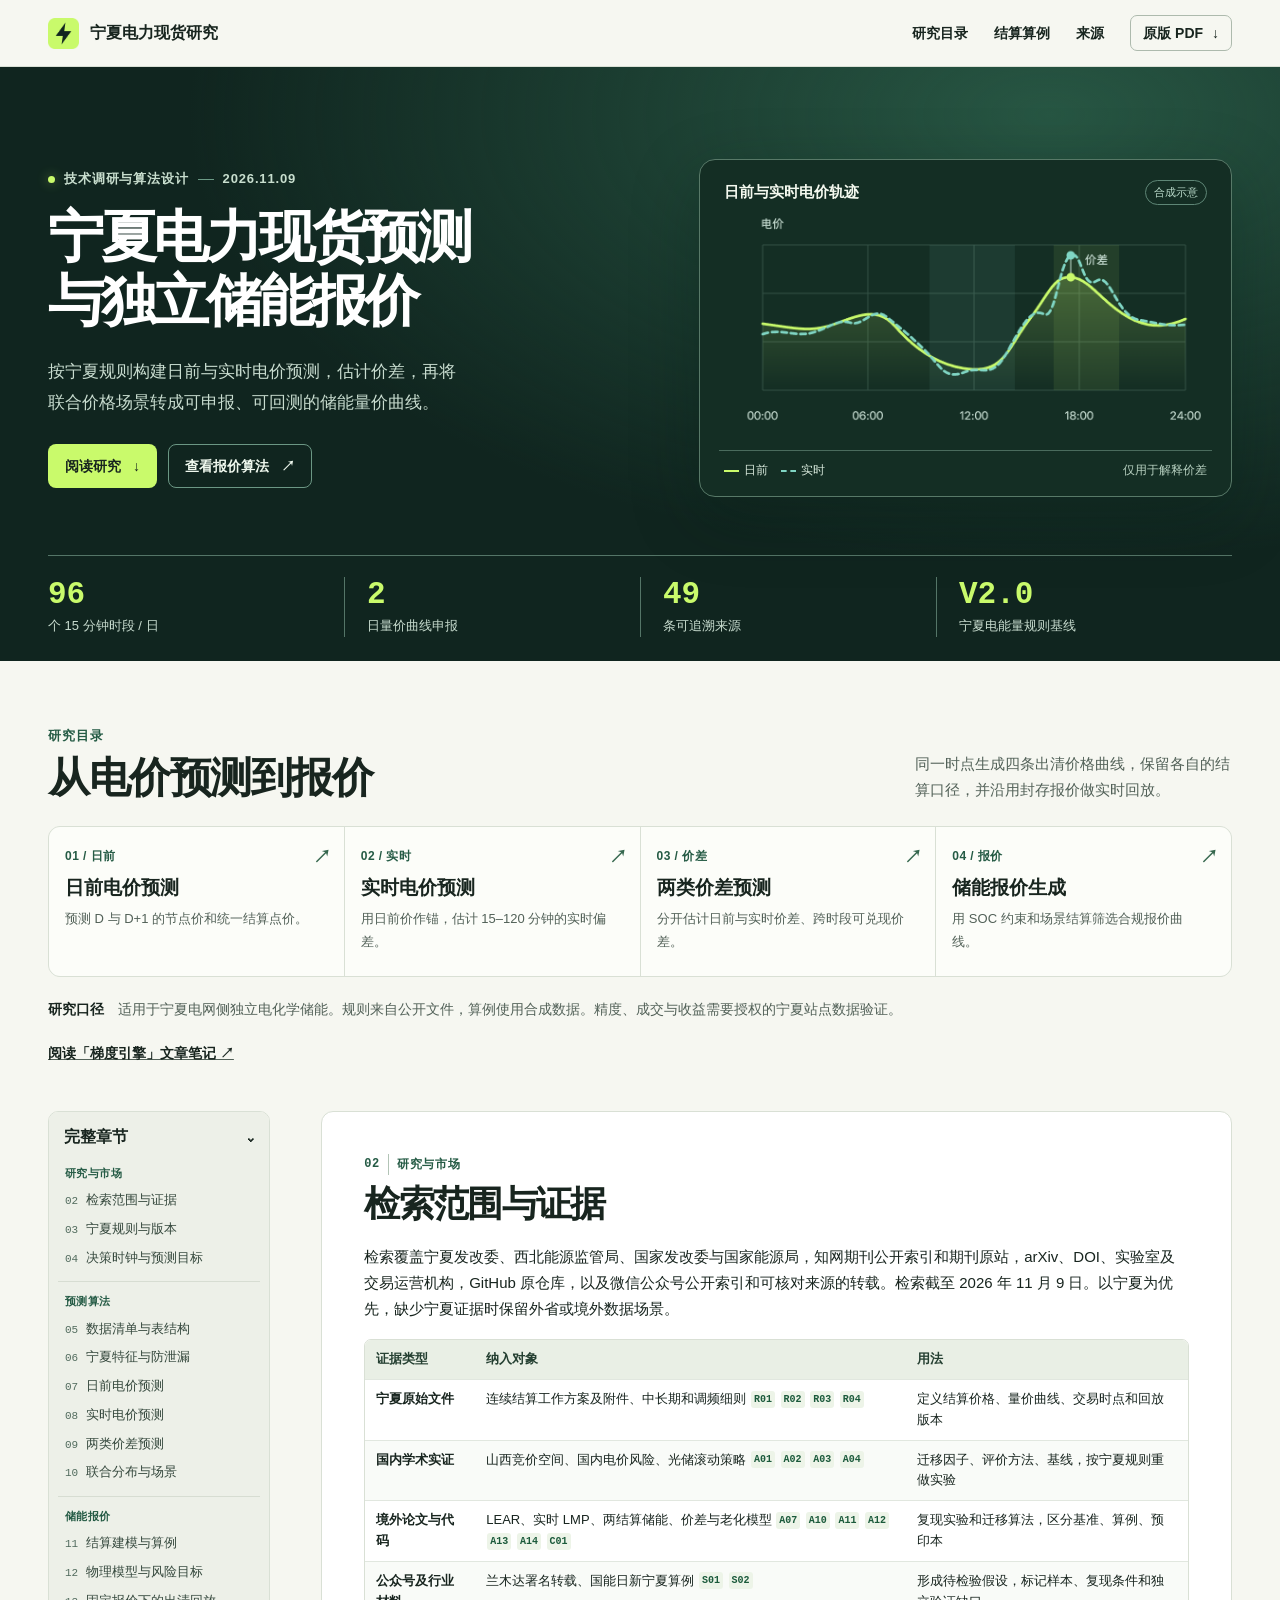
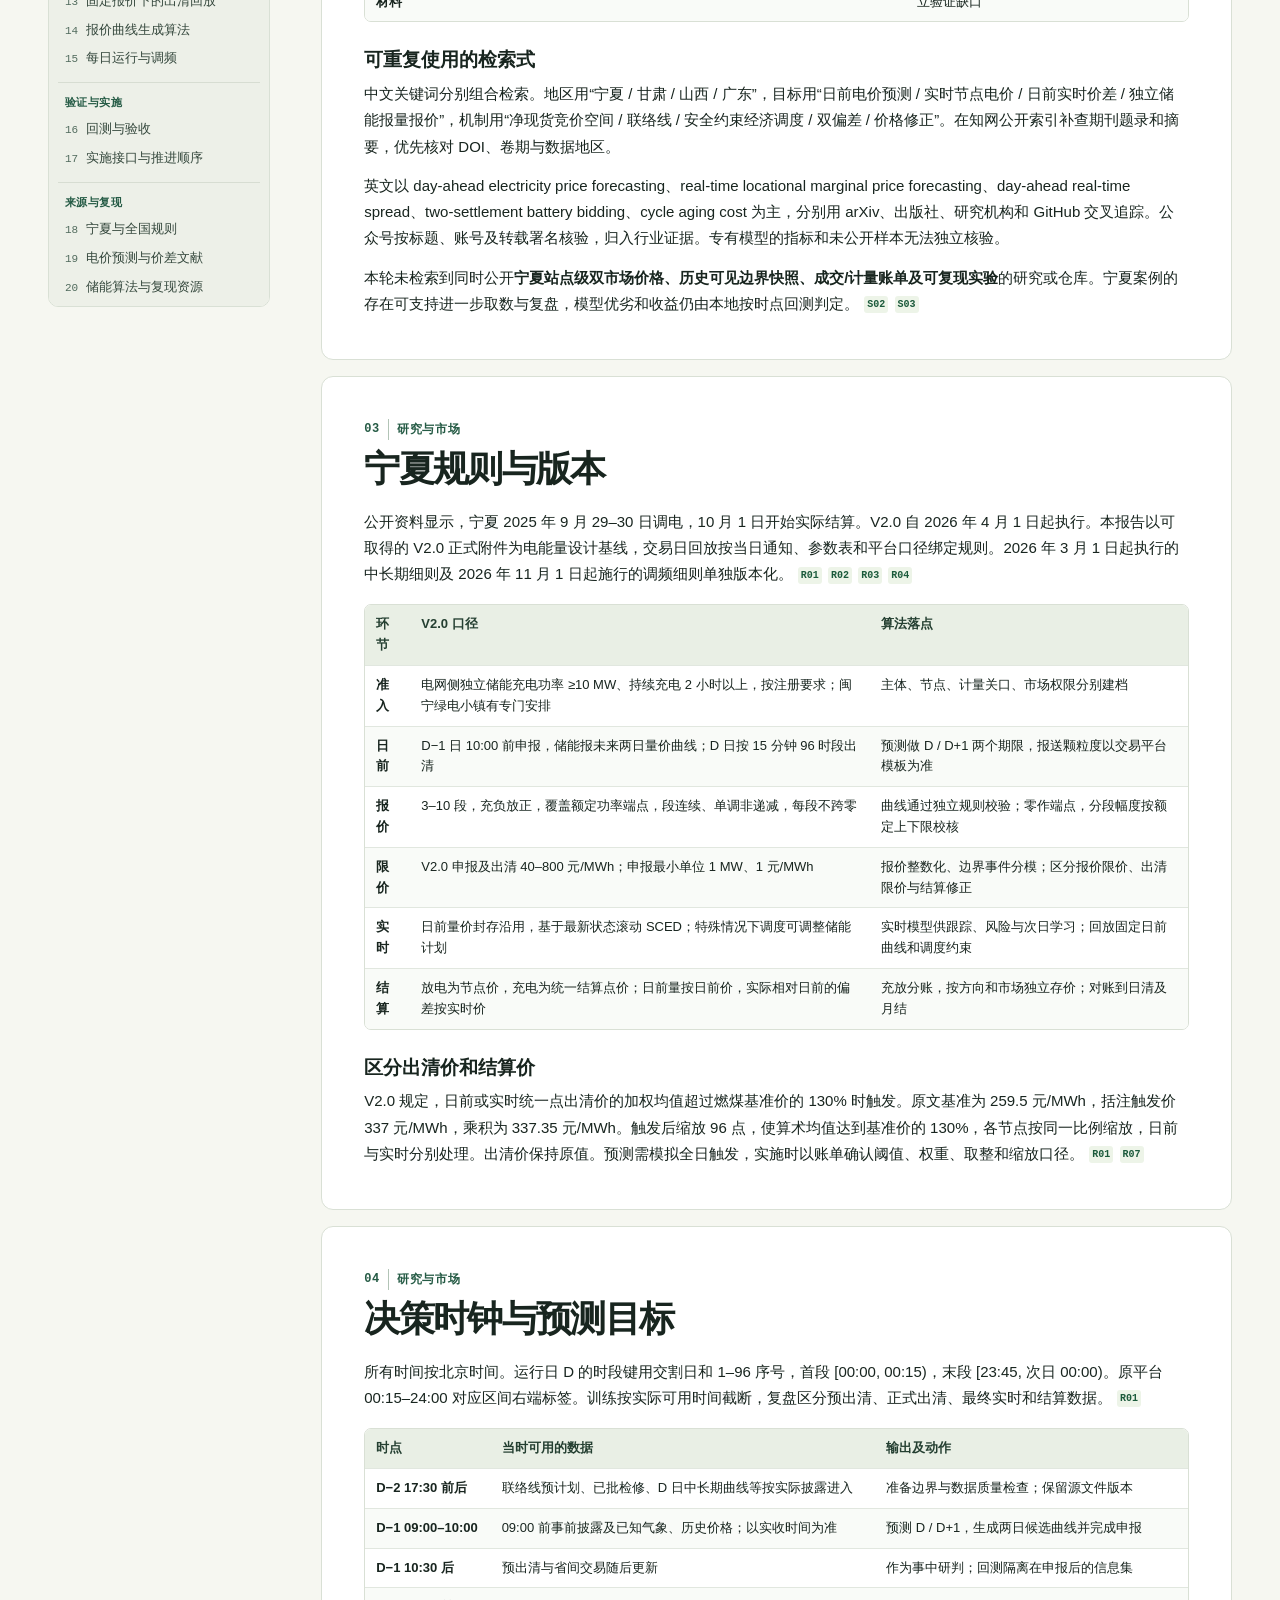
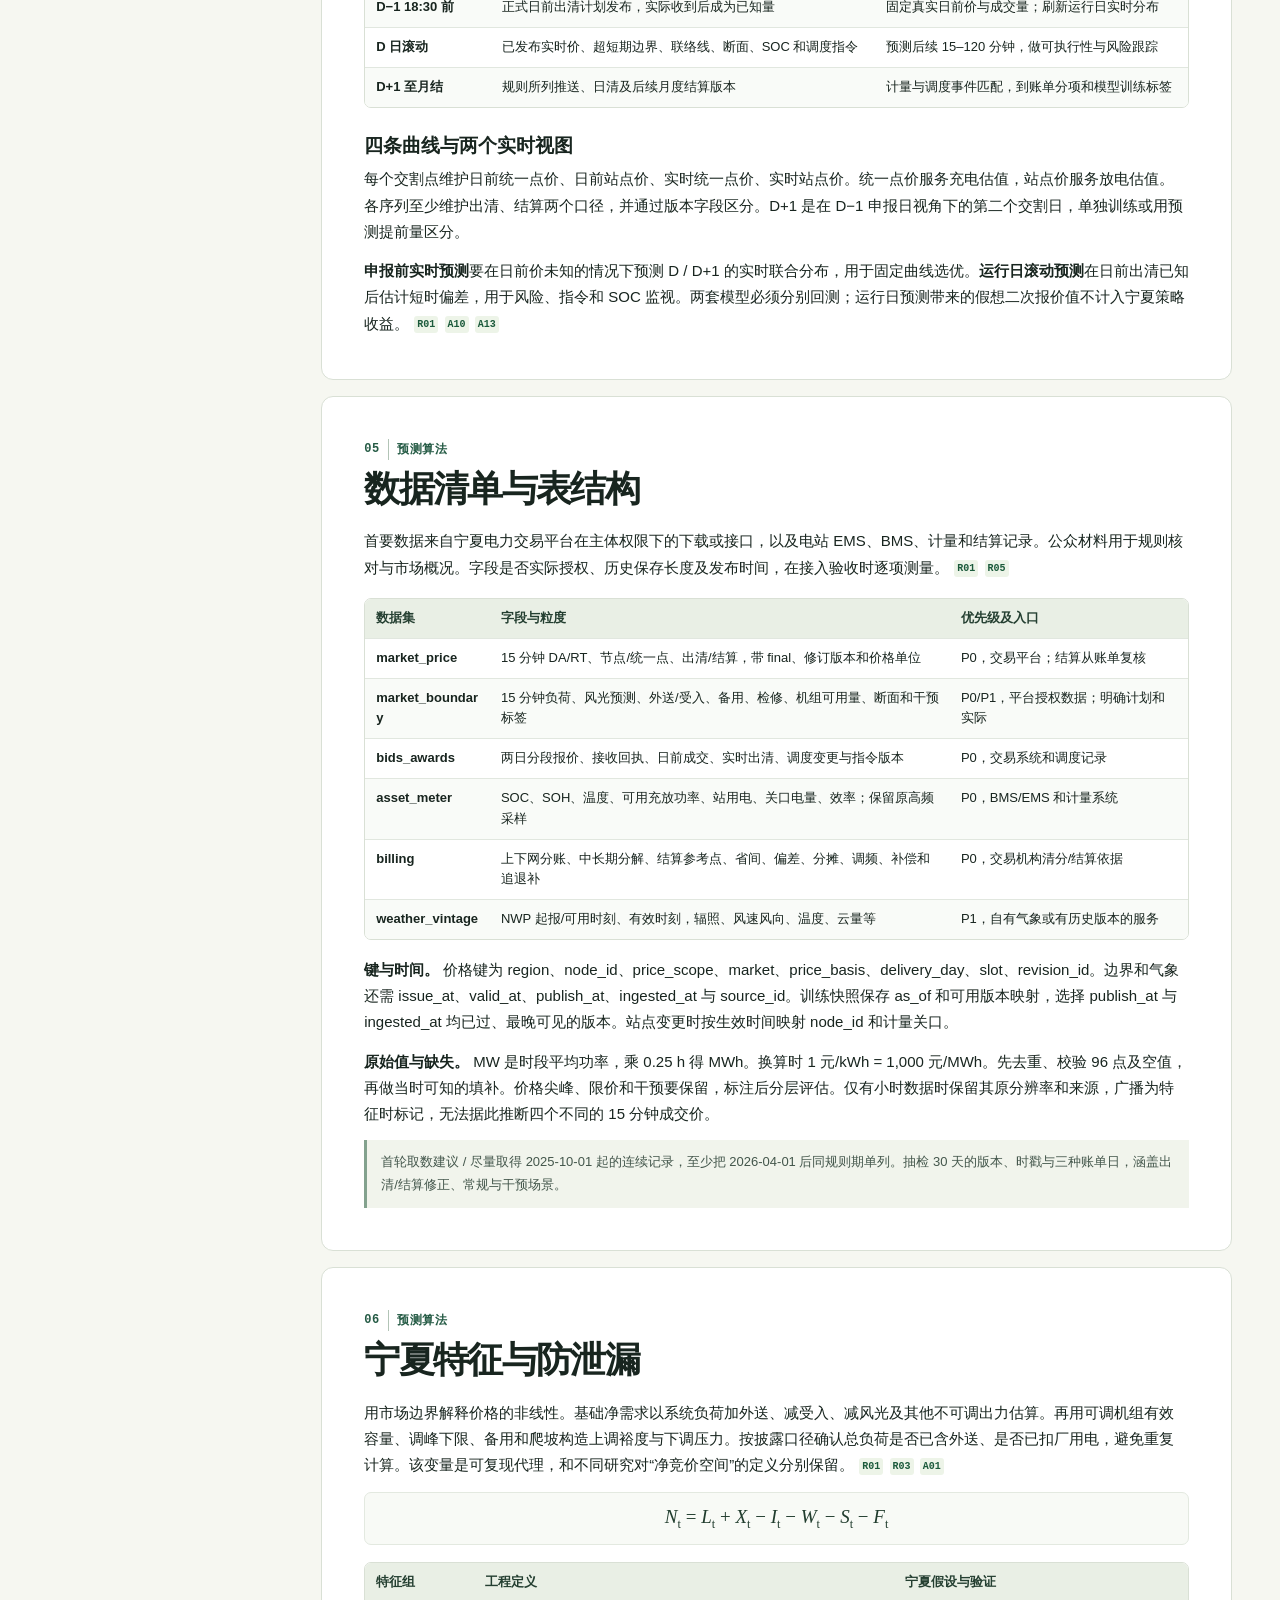
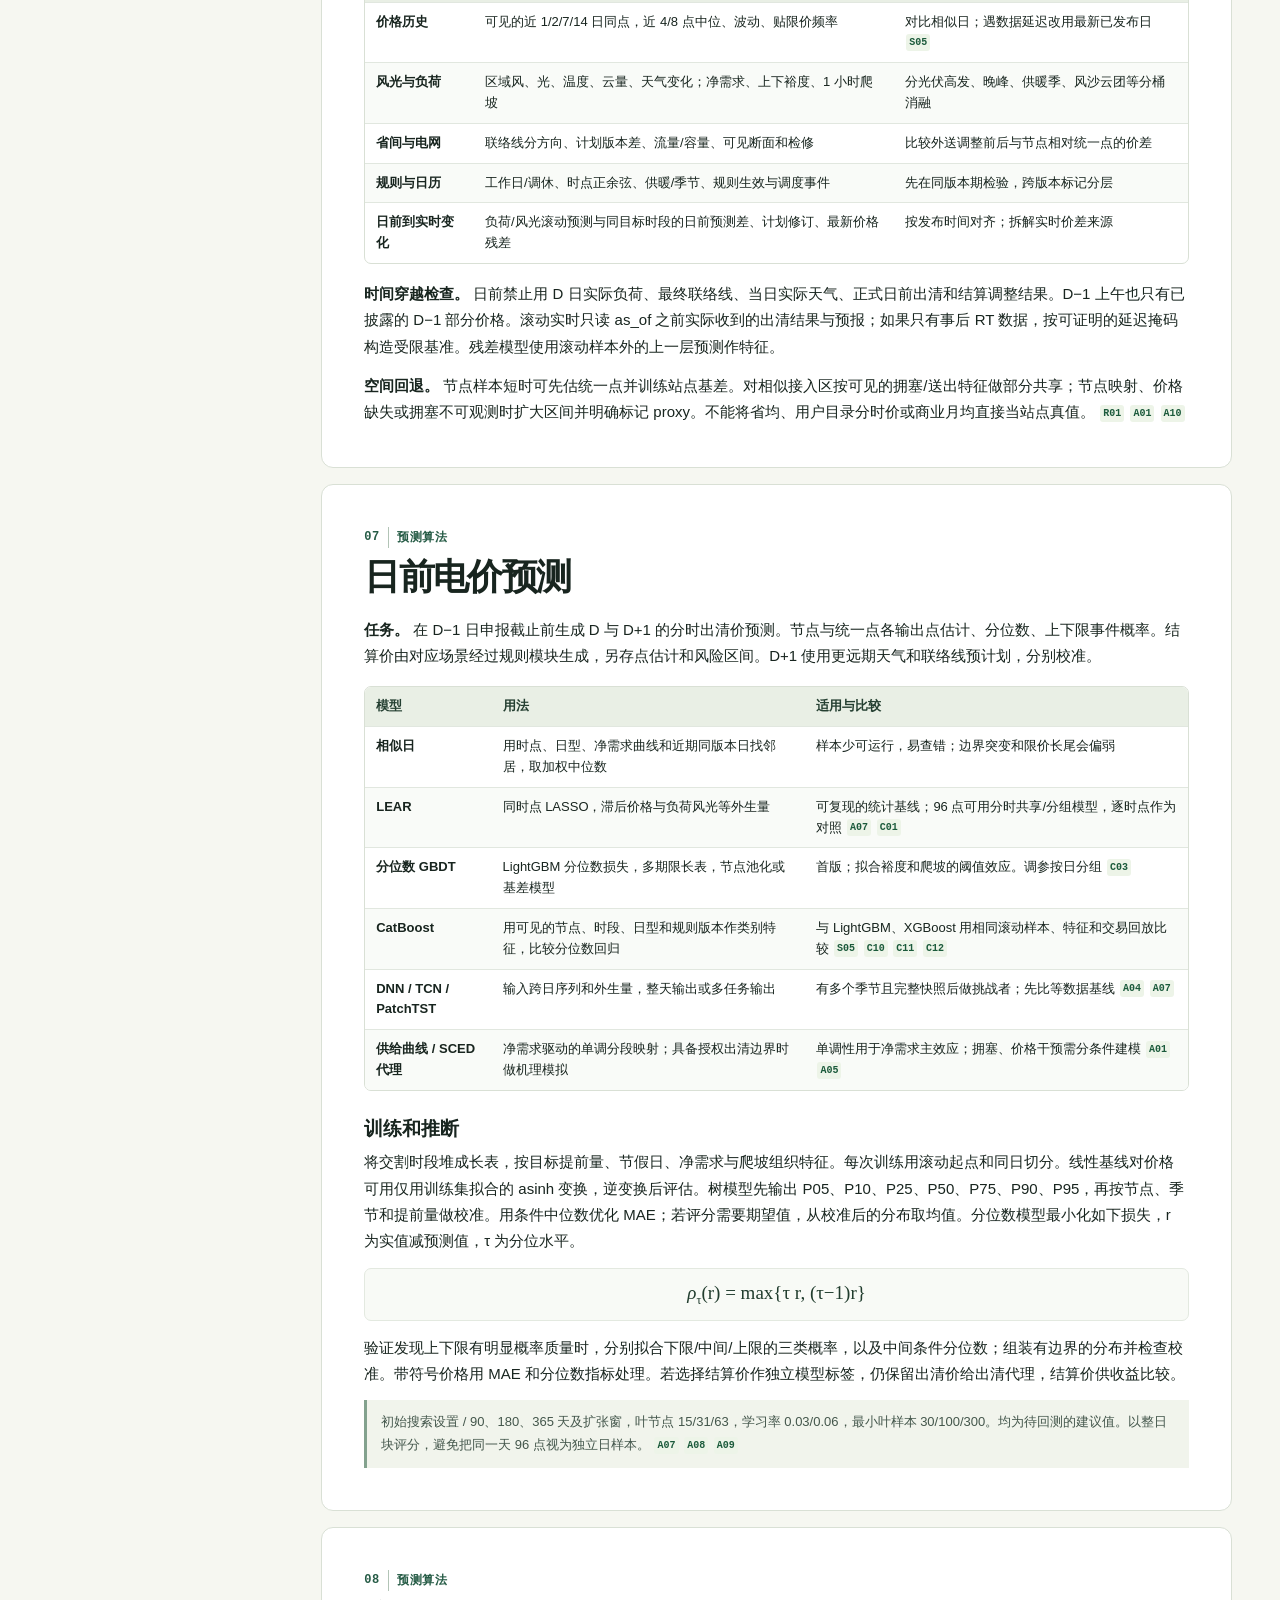
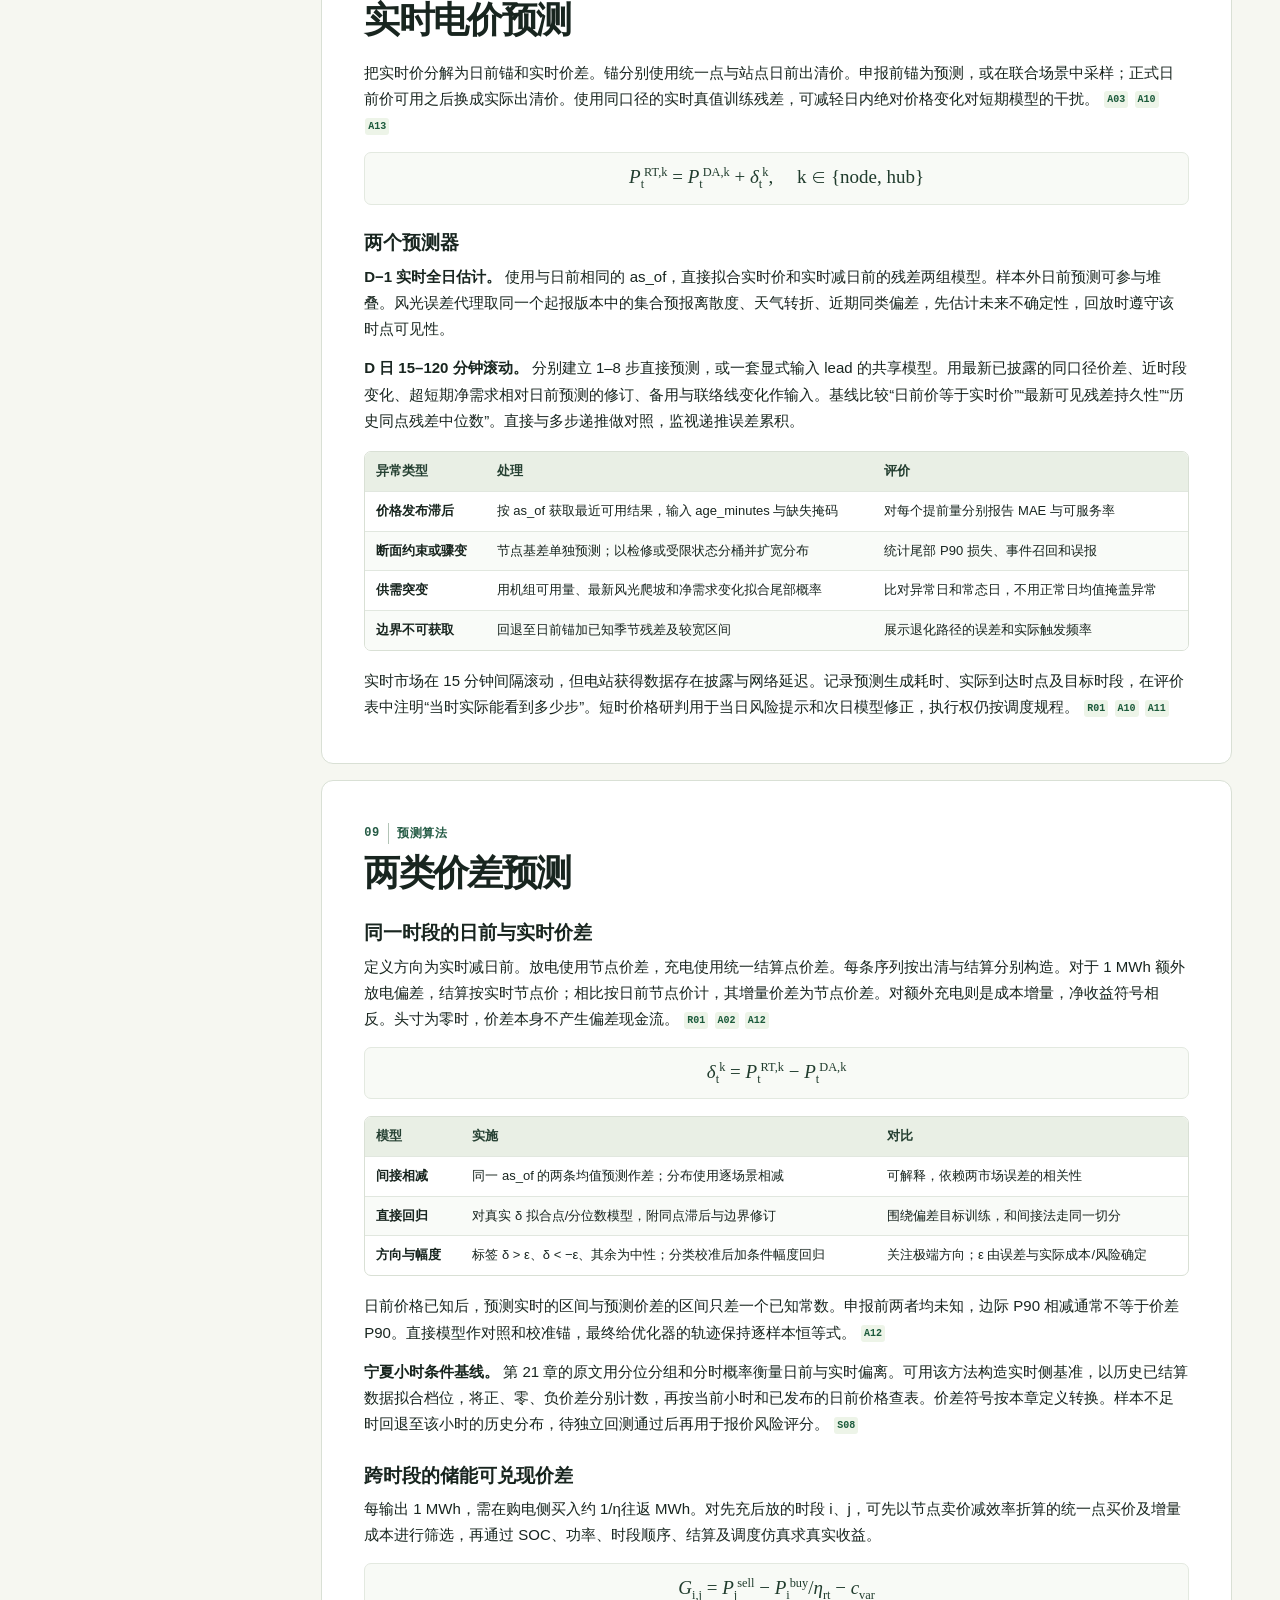
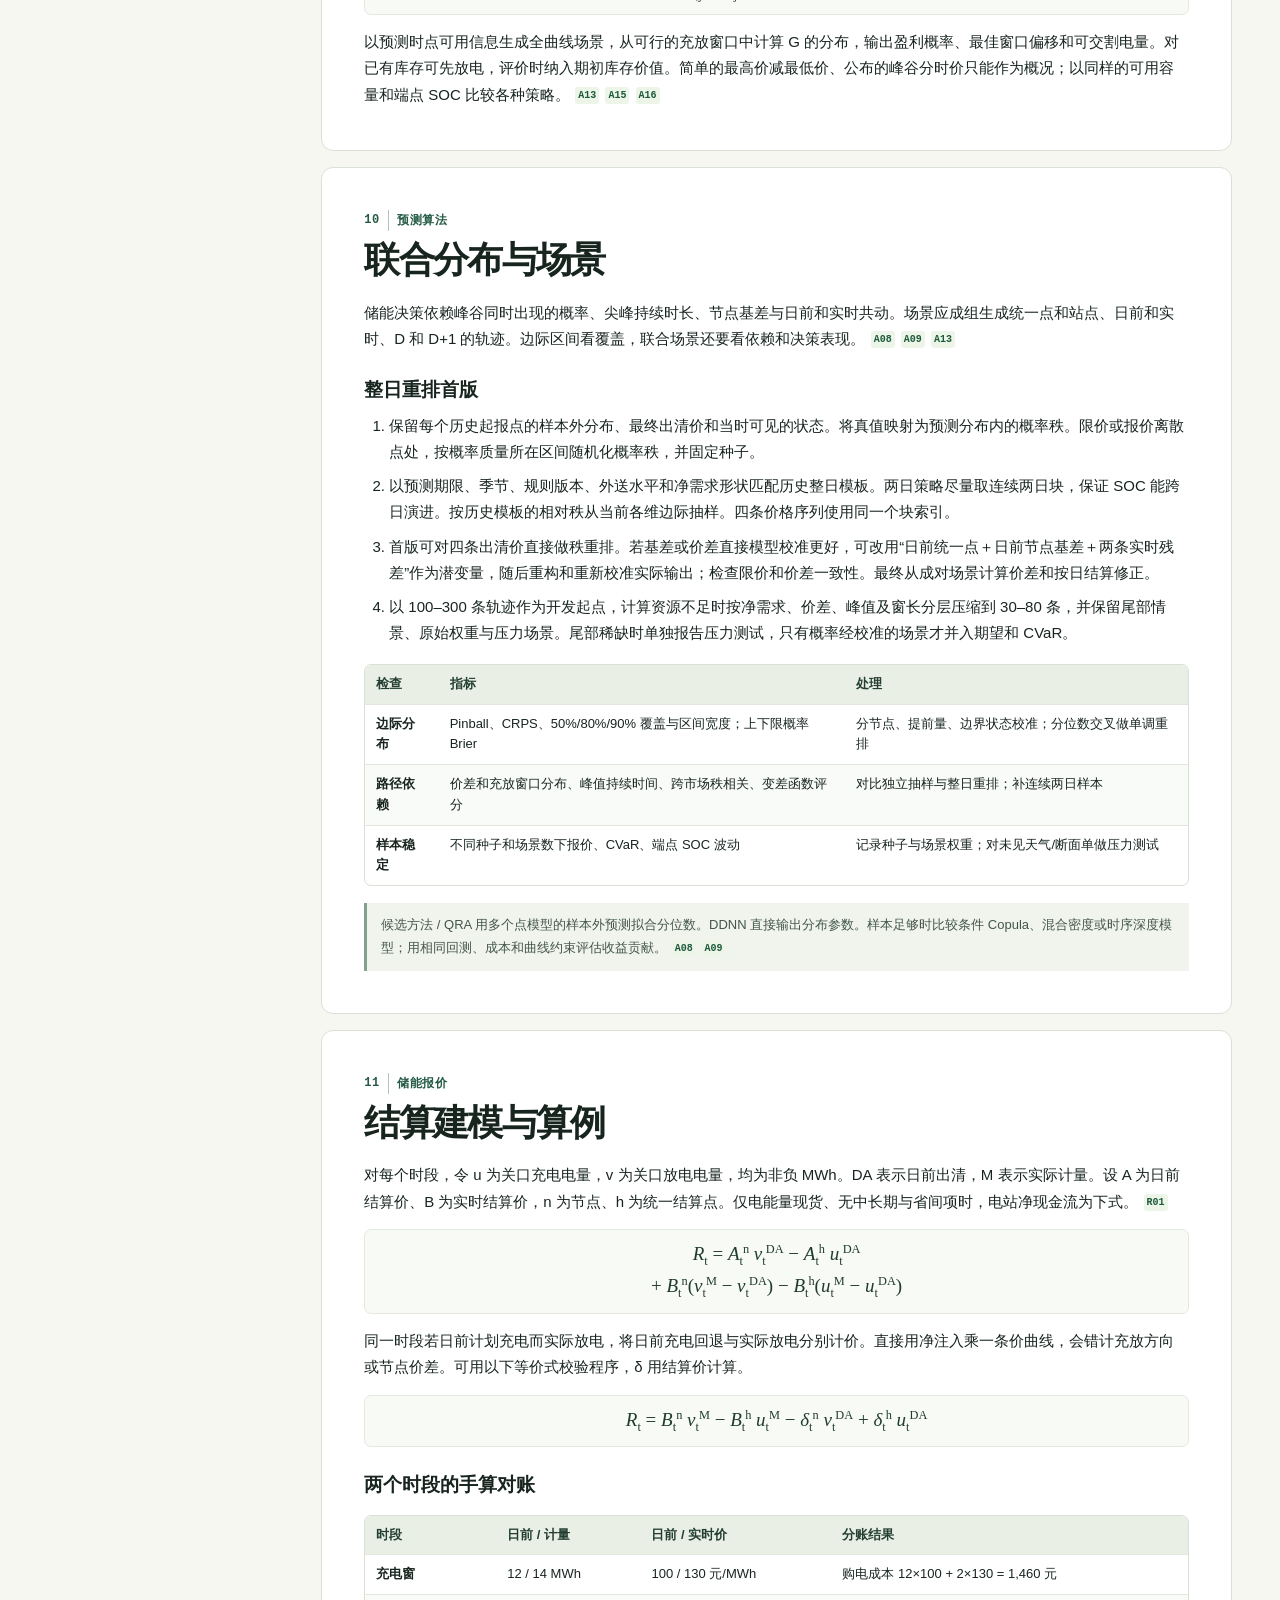
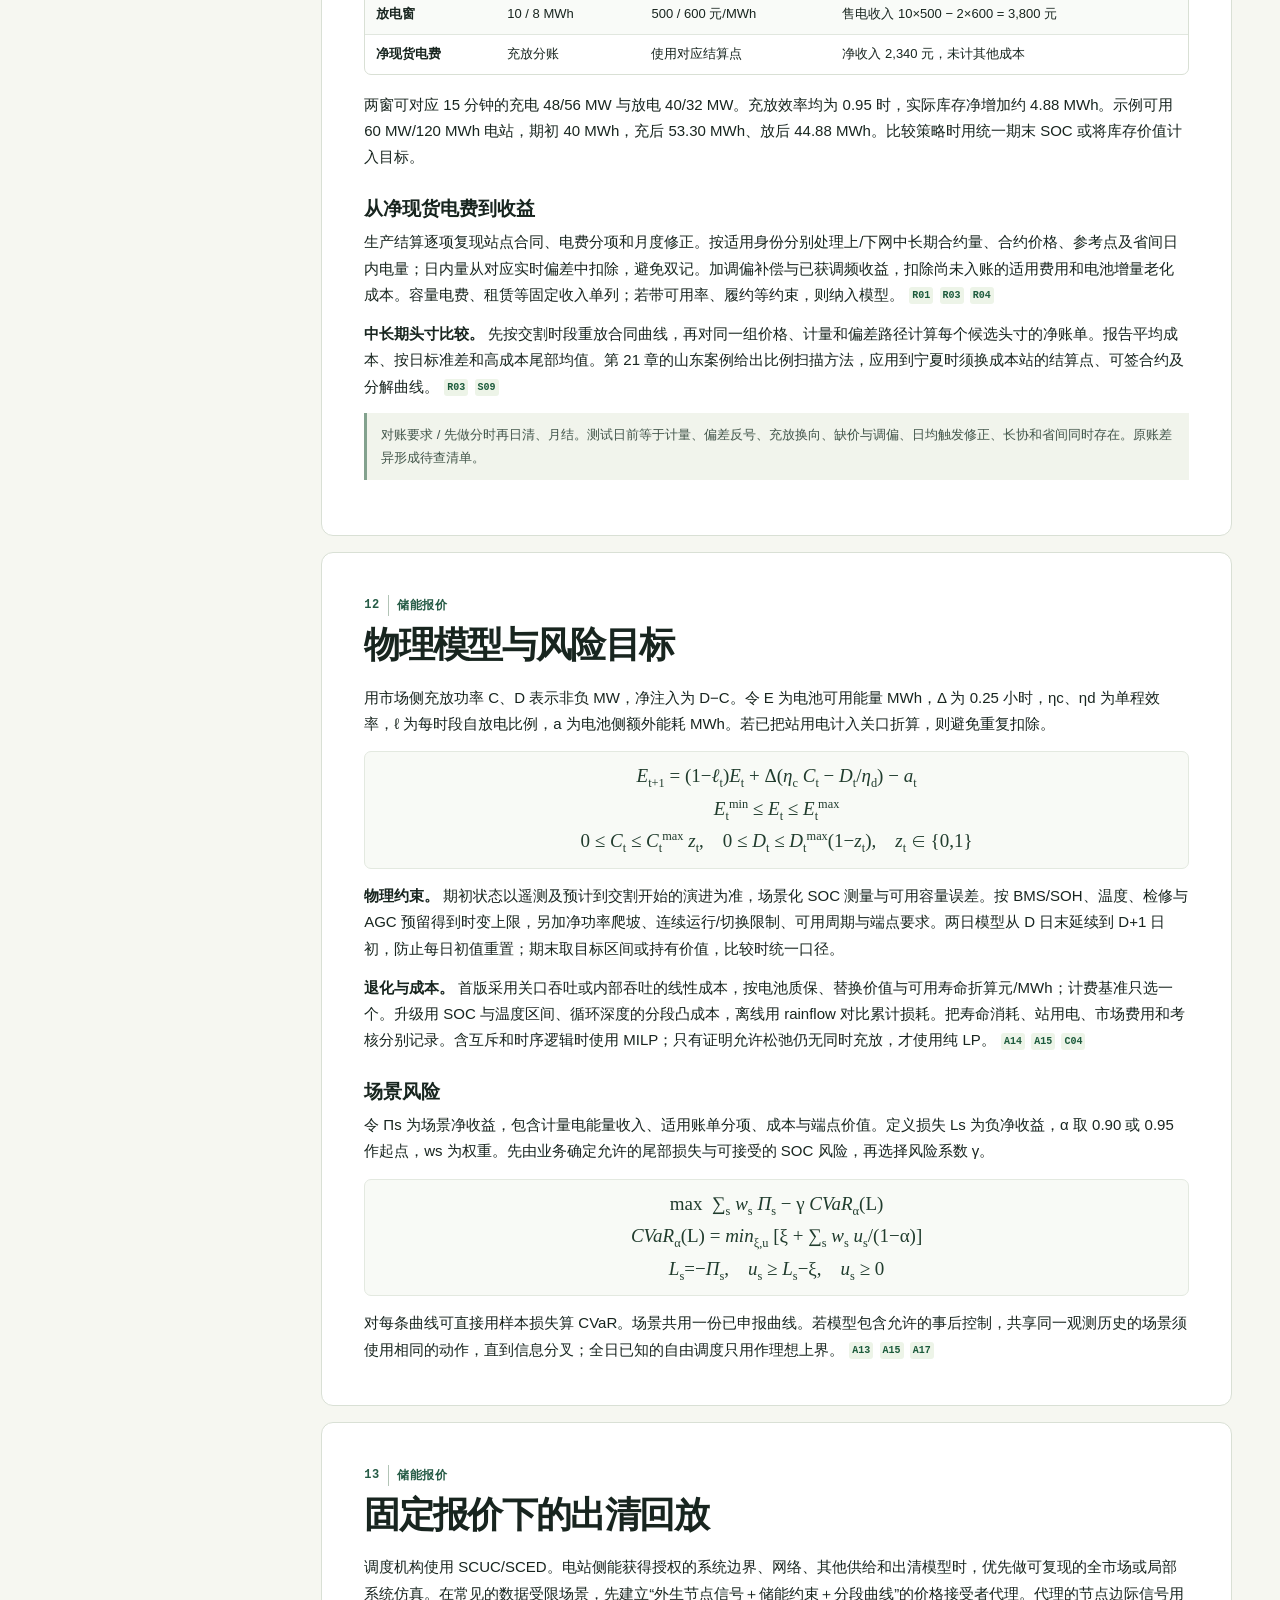
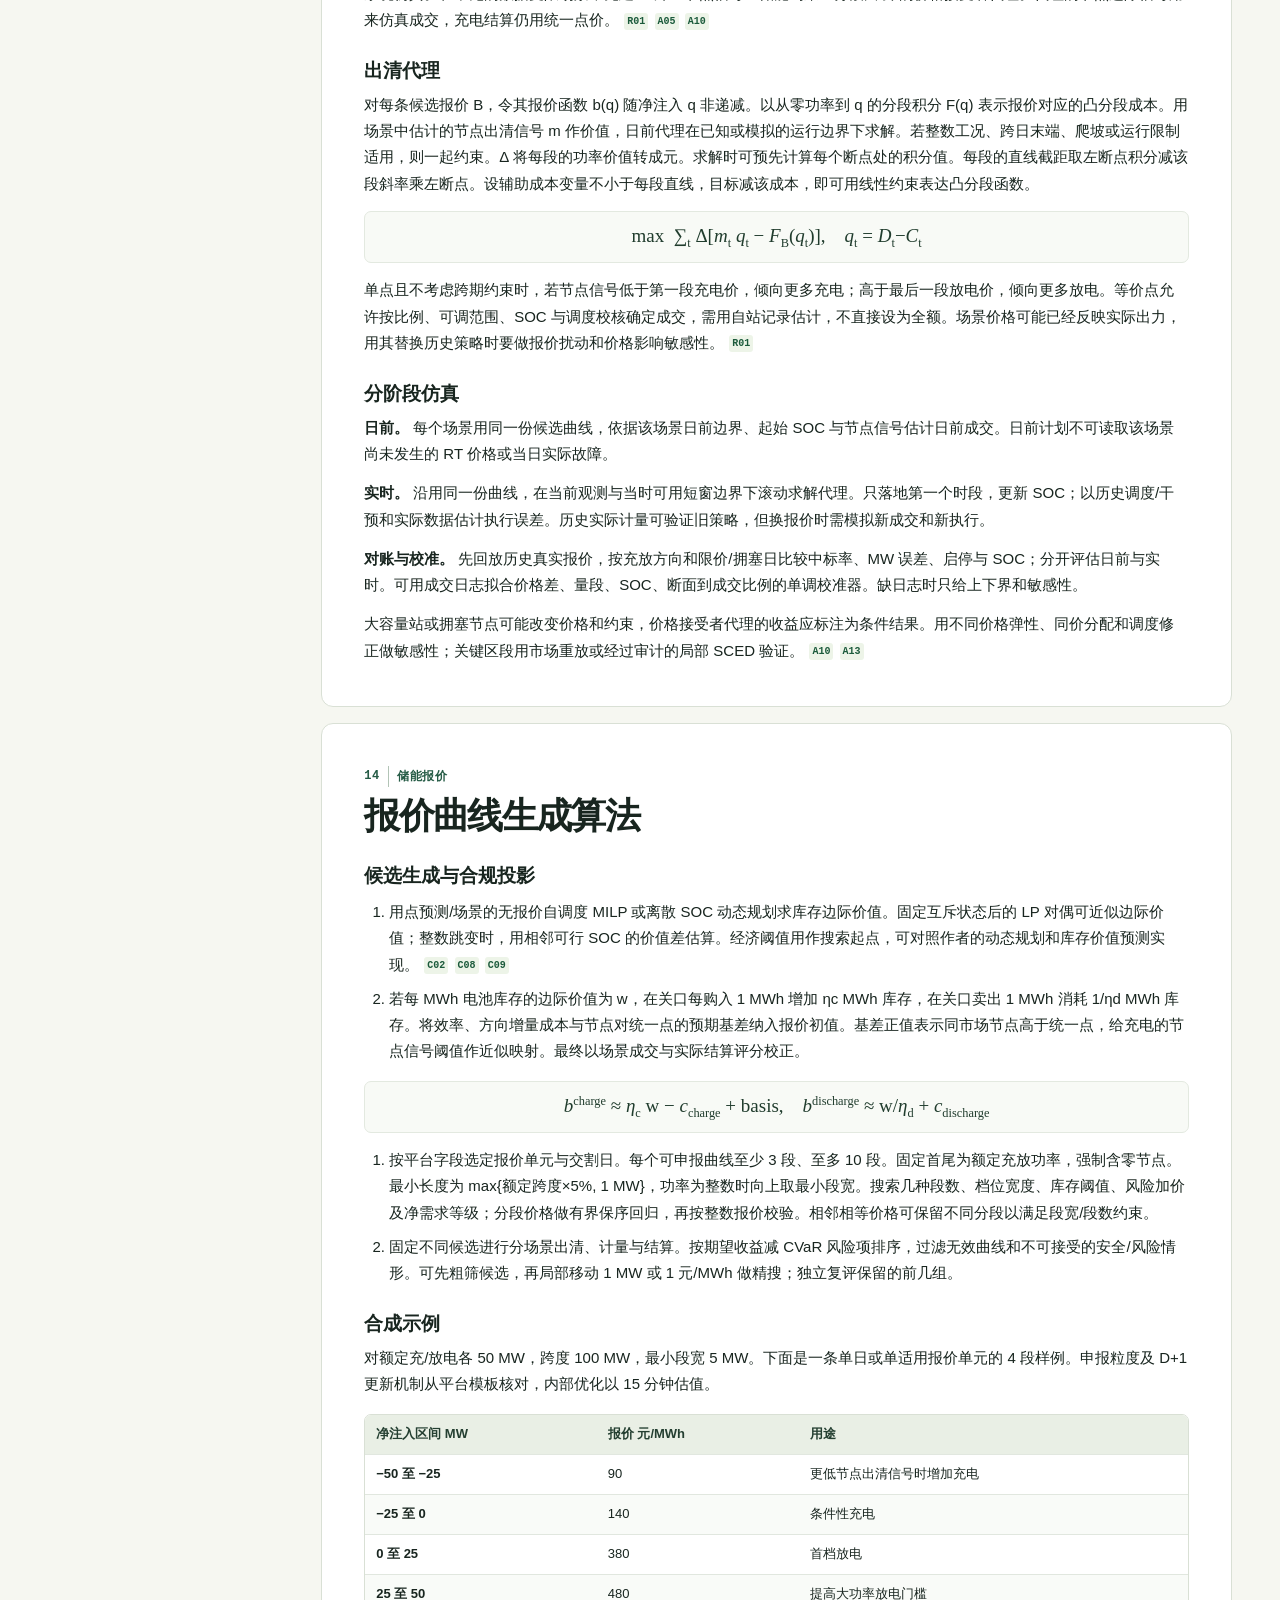
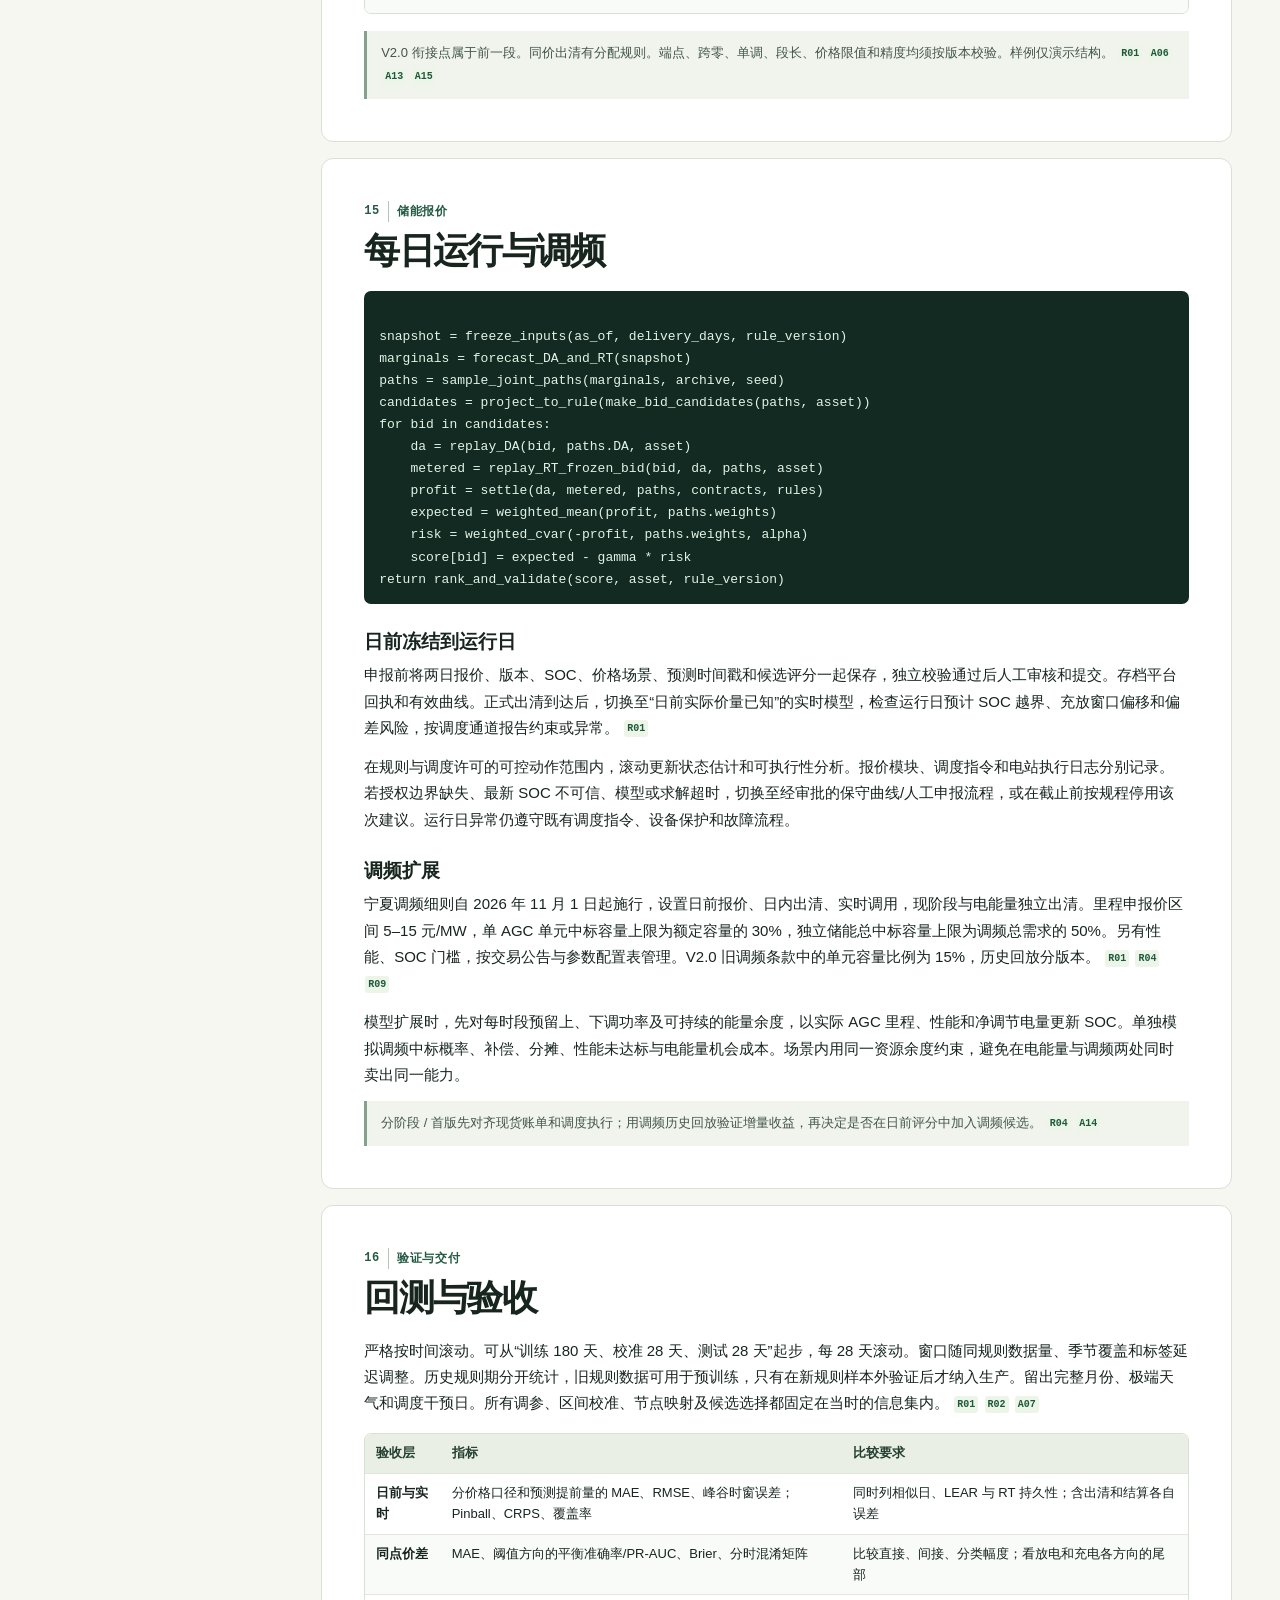
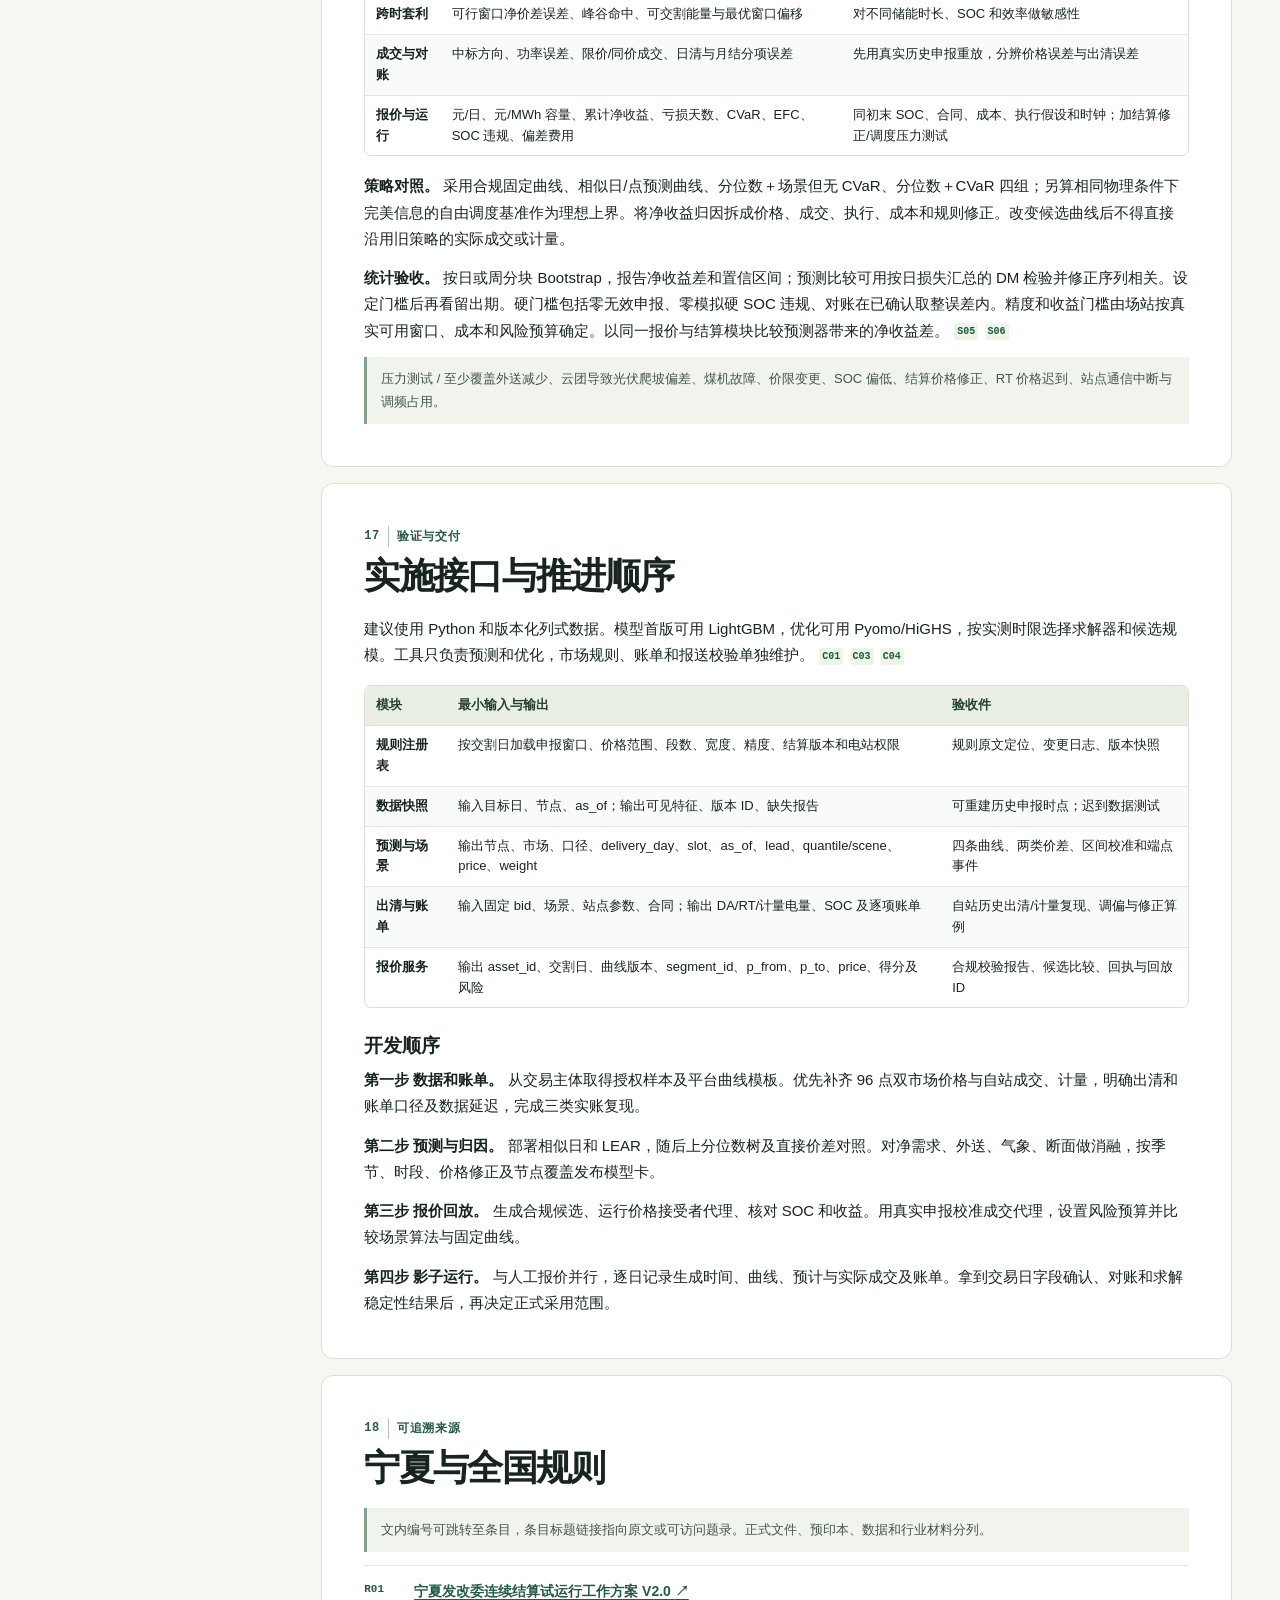
==== commit 71cfe882: "Audit full Gradient Engine directory and add two primary-source analyses" ====
--- a/docs/index.html
+++ b/docs/index.html
@@ -3,7 +3,7 @@
 <head>
   <meta charset="utf-8">
   <meta name="viewport" content="width=device-width, initial-scale=1">
-  <meta name="description" content="宁夏电力现货市场的日前电价、实时电价、价差预测与独立储能报价算法。包含 V2.0 规则、结算算例与 47 条来源。">
+  <meta name="description" content="宁夏电力现货市场的日前电价、实时电价、价差预测与独立储能报价算法。包含 V2.0 规则、结算算例与 49 条来源。">
   <meta property="og:title" content="宁夏电力现货预测与独立储能报价">
   <meta property="og:image" content="https://coolhz1.github.io/ningxia-power-market-research/assets/price-trajectory.png">
   <meta property="og:image:alt" content="日前与实时电价轨迹及价差合成示意图">
@@ -49,7 +49,7 @@
     <div class="frame hero-stats">
       <div><strong>96</strong><span>个 15 分钟时段 / 日</span></div>
       <div><strong>2</strong><span>日量价曲线申报</span></div>
-      <div><strong>47</strong><span>条可追溯来源</span></div>
+      <div><strong>49</strong><span>条可追溯来源</span></div>
       <div><strong>V2.0</strong><span>宁夏电能量规则基线</span></div>
     </div>
   </section>
@@ -134,6 +134,7 @@
 <div class="formula" tabindex="0" aria-label="计算公式"><div><var>δ</var><sub>t</sub><sup>k</sup> = <var>P</var><sub>t</sub><sup>RT,k</sup> − <var>P</var><sub>t</sub><sup>DA,k</sup></div></div>
 <div class="table-wrap" tabindex="0" role="region" aria-label="模型对照表"><table><thead><tr><th scope="col">模型</th><th scope="col">实施</th><th scope="col">对比</th></tr></thead><tbody><tr><td>间接相减</td><td>同一 as_of 的两条均值预测作差；分布使用逐场景相减</td><td>可解释，依赖两市场误差的相关性</td></tr><tr><td>直接回归</td><td>对真实 δ 拟合点/分位数模型，附同点滞后与边界修订</td><td>围绕偏差目标训练，和间接法走同一切分</td></tr><tr><td>方向与幅度</td><td>标签 δ &gt; ε、δ &lt; −ε、其余为中性；分类校准后加条件幅度回归</td><td>关注极端方向；ε 由误差与实际成本/风险确定</td></tr></tbody></table></div>
 <p>日前价格已知后，预测实时的区间与预测价差的区间只差一个已知常数。申报前两者均未知，边际 P90 相减通常不等于价差 P90。直接模型作对照和校准锚，最终给优化器的轨迹保持逐样本恒等式。 <a class="citation" href="#ref-A12" aria-label="来源 A12">A12</a></p>
+<p><strong>宁夏小时条件基线。</strong> 第 21 章的原文用分位分组和分时概率衡量日前与实时偏离。可用该方法构造实时侧基准，以历史已结算数据拟合档位，将正、零、负价差分别计数，再按当前小时和已发布的日前价格查表。价差符号按本章定义转换。样本不足时回退至该小时的历史分布，待独立回测通过后再用于报价风险评分。 <a class="citation" href="#ref-S08" aria-label="来源 S08">S08</a></p>
 <h3>跨时段的储能可兑现价差</h3>
 <p>每输出 1 MWh，需在购电侧买入约 1/η往返 MWh。对先充后放的时段 i、j，可先以节点卖价减效率折算的统一点买价及增量成本进行筛选，再通过 SOC、功率、时段顺序、结算及调度仿真求真实收益。</p>
 <div class="formula" tabindex="0" aria-label="计算公式"><div><var>G</var><sub>i,j</sub> = <var>P</var><sub>j</sub><sup>sell</sup> − <var>P</var><sub>i</sub><sup>buy</sup>/<var>η</var><sub>rt</sub> − <var>c</var><sub>var</sub></div></div>
@@ -152,6 +153,7 @@
 <p>两窗可对应 15 分钟的充电 48/56 MW 与放电 40/32 MW。充放效率均为 0.95 时，实际库存净增加约 4.88 MWh。示例可用 60 MW/120 MWh 电站，期初 40 MWh，充后 53.30 MWh、放后 44.88 MWh。比较策略时用统一期末 SOC 或将库存价值计入目标。</p>
 <h3>从净现货电费到收益</h3>
 <p>生产结算逐项复现站点合同、电费分项和月度修正。按适用身份分别处理上/下网中长期合约量、合约价格、参考点及省间日内电量；日内量从对应实时偏差中扣除，避免双记。加调偏补偿与已获调频收益，扣除尚未入账的适用费用和电池增量老化成本。容量电费、租赁等固定收入单列；若带可用率、履约等约束，则纳入模型。 <a class="citation" href="#ref-R01" aria-label="来源 R01">R01</a> <a class="citation" href="#ref-R03" aria-label="来源 R03">R03</a> <a class="citation" href="#ref-R04" aria-label="来源 R04">R04</a></p>
+<p><strong>中长期头寸比较。</strong> 先按交割时段重放合同曲线，再对同一组价格、计量和偏差路径计算每个候选头寸的净账单。报告平均成本、按日标准差和高成本尾部均值。第 21 章的山东案例给出比例扫描方法，应用到宁夏时须换成本站的结算点、可签合约及分解曲线。 <a class="citation" href="#ref-R03" aria-label="来源 R03">R03</a> <a class="citation" href="#ref-S09" aria-label="来源 S09">S09</a></p>
 <p class="note">对账要求  /  先做分时再日清、月结。测试日前等于计量、偏差反号、充放换向、缺价与调偏、日均触发修正、长协和省间同时存在。原账差异形成待查清单。</p><section class="calculator" aria-labelledby="calc-title" hidden>
   <div class="calc-head">
     <div><p class="section-kicker">合成算例</p><h3 id="calc-title">日前与实时偏差结算试算</h3></div>
@@ -235,9 +237,20 @@
 <ul class="sources"><li class="source" id="ref-R01"><span class="source-id">R01</span><div><a href="https://fzggw.nx.gov.cn/tzgg/202603/t20260330_5205122.html" target="_blank" rel="noopener noreferrer">宁夏发改委连续结算试运行工作方案 V2.0 <span aria-hidden="true">↗</span></a><p>宁发改电力〔2026〕168 号，2026-04-01 起执行。已核对工作方案与附件 6。优先查“现货交易申报”“出清”“现货电能量结算”“价格修正”，及附件 6 的日前、实时、市场结算、储能调偏补偿章节。</p></div></li><li class="source" id="ref-R07"><span class="source-id">R07</span><div><a href="https://fzggw.nx.gov.cn/tzgg/202603/P020260330379034335587.docx" target="_blank" rel="noopener noreferrer">V2.0 正式附件下载 <span aria-hidden="true">↗</span></a><p>含工作方案及《宁夏电力现货市场试运行规则（连续结算试运行 V2.0）》。报价长度、零点、充放方向和相邻段归属见附件 6“日前现货市场”交易申报。</p></div></li><li class="source" id="ref-R02"><span class="source-id">R02</span><div><a href="https://fzggw.nx.gov.cn/tzgg/202509/t20250926_5040535.html" target="_blank" rel="noopener noreferrer">宁夏发改委连续结算试运行启动通知 <span aria-hidden="true">↗</span></a><p>宁发改电力〔2025〕617 号。确认 2025-10-01 起实际结算。用于样本版本分段。</p></div></li><li class="source" id="ref-R03"><span class="source-id">R03</span><div><a href="https://xbj.nea.gov.cn/dtyw/tzgg/202602/P020260228695665161374.pdf" target="_blank" rel="noopener noreferrer">宁夏回族自治区电力中长期市场实施细则 <span aria-hidden="true">↗</span></a><p>西北监能市场〔2026〕12 号。2026-03-01 起执行。合同、分解与交易资格应结合主体适用文件。监管机构解读见下。</p></div></li><li class="source" id="ref-R08"><span class="source-id">R08</span><div><a href="https://xbj.nea.gov.cn/xxgk/zcjd/202603/t20260320_298289.html" target="_blank" rel="noopener noreferrer">宁夏中长期实施细则政策解读 <span aria-hidden="true">↗</span></a><p>说明连续结算、高新能源占比、外送与晚峰等本地特征。</p></div></li><li class="source" id="ref-R04"><span class="source-id">R04</span><div><a href="https://xbj.nea.gov.cn/dtyw/tzgg/202610/t20261027_311079.html" target="_blank" rel="noopener noreferrer">宁夏电力调频辅助服务市场实施细则 <span aria-hidden="true">↗</span></a><p>西北监能市场〔2026〕73 号。已核对正式附件第 45 条，2026-11-01 起施行，有效期 5 年。</p></div></li><li class="source" id="ref-R09"><span class="source-id">R09</span><div><a href="https://xbj.nea.gov.cn/xxgk/zcjd/202610/t20261027_311080.html" target="_blank" rel="noopener noreferrer">宁夏调频实施细则政策解读 <span aria-hidden="true">↗</span></a><p>当前独立出清、性能修正排序及容量约束，适用于本报告的调频扩展设计。</p></div></li><li class="source" id="ref-R05"><span class="source-id">R05</span><div><a href="https://zfxxgk.nea.gov.cn/2024-01/31/c_1310763726.htm" target="_blank" rel="noopener noreferrer">电力市场信息披露基本规则 <span aria-hidden="true">↗</span></a><p>国能发监管〔2024〕9 号。确定披露分类与访问边界。</p></div></li><li class="source" id="ref-R06"><span class="source-id">R06</span><div><a href="https://yyglxxbsgw.ndrc.gov.cn/htmls/article/article.html?articleId=2c97d16c-9ff00a63-01a1-524711ba-002f" target="_blank" rel="noopener noreferrer">全国电力现货市场基本规则修订征求意见公告 <span aria-hidden="true">↗</span></a><p>2026-10-19 至 11-18 征求意见。用于跟踪版本变化。本文宁夏结算基线取地方正式附件。</p></div></li><li class="source" id="ref-R10"><span class="source-id">R10</span><div><a href="https://fzggw.nx.gov.cn/zzb/tzgg_69405/202512/t20251212_5107863.html" target="_blank" rel="noopener noreferrer">宁夏 2026 年中长期交易有关事项 <span aria-hidden="true">↗</span></a><p>宁发改电力〔2025〕752 号。核对独立储能注册、交易品种与适用合同。</p></div></li><li class="source" id="ref-R11"><span class="source-id">R11</span><div><a href="https://fzggw.nx.gov.cn/tzgg/202610/t20261028_5384193.html" target="_blank" rel="noopener noreferrer">宁夏新型经营主体参与市场交易方案 <span aria-hidden="true">↗</span></a><p>宁发改电力〔2026〕579 号。分布式储能及聚合入市另查此文件，本文聚焦电网侧独立储能。</p></div></li></ul></section>
 <section class="chapter" id="literature" data-chapter="19" aria-labelledby="literature-title"><div class="chapter-label"><span>19</span>可追溯来源</div><h2 id="literature-title">电价预测与价差文献</h2><ul class="sources"><li class="source" id="ref-A01"><span class="source-id">A01</span><div><a href="https://epjournal.csee.org.cn/zh/article/doi/10.13334/j.0258-8013.pcsee.241938/" target="_blank" rel="noopener noreferrer">方逸飞等  考虑中长期市场因素的净现货竞价空间驱动的日前出清电价预测方法 <span aria-hidden="true">↗</span></a><p>中国电机工程学报 2026，46(2)，506–519。山西实际数据。用于构造供需、可竞价容量与中长期相关特征。</p></div></li><li class="source" id="ref-A02"><span class="source-id">A02</span><div><a href="https://nfdwjs.csg.cn/joweb/nfdw/CN/10.13648/j.cnki.issn1674-0629.2022.05.013" target="_blank" rel="noopener noreferrer">赵越等  电力现货市场出清价格预测误差风险分析 <span aria-hidden="true">↗</span></a><p>南方电网技术，2022。提出依主体风险和价差方向评价误差。</p></div></li><li class="source" id="ref-A03"><span class="source-id">A03</span><div><a href="https://kmlg.cbpt.cnki.net/portal/journal/portal/client/paper/2f1b1730d471cbf4503f30ebd53a4e73" target="_blank" rel="noopener noreferrer">尹硕等  基于电价预测与极值研判的光储电站售电策略 <span aria-hidden="true">↗</span></a><p>知网期刊题录和摘要，2024，49(6)，100–109。LSTM 滚动实时价格、极值判断与动态规划；光储场景。</p></div></li><li class="source" id="ref-A04"><span class="source-id">A04</span><div><a href="https://rlfd.cbpt.cnki.net/portal/journal/portal/client/paper/b38151154bc407292531a9ab57285f7b" target="_blank" rel="noopener noreferrer">朱润泽等  基于 LSTM Transformer 混合模型的电力现货市场日前电价预测 <span aria-hidden="true">↗</span></a><p>知网期刊页，热力发电 2026，55(8)，12–20。混合时序模型候选。</p></div></li><li class="source" id="ref-A05"><span class="source-id">A05</span><div><a href="https://sysmath.cjoe.ac.cn/jweb_xtkxysx/CN/10.12341/jssms240020" target="_blank" rel="noopener noreferrer">基于电价形成机制与 XGBoost 的单轨制电力现货市场的电价预测 <span aria-hidden="true">↗</span></a><p>系统科学与数学，期刊原站。用供给报价曲线拟合、树模型和机理结合，适合数据具备时比较。</p></div></li><li class="source" id="ref-A06"><span class="source-id">A06</span><div><a href="https://www.electricpower.com.cn/cn/article/doi/10.11930/j.issn.1004-9649.202604017" target="_blank" rel="noopener noreferrer">齐楚等  风储电站参与日前现货市场量价曲线构建策略 <span aria-hidden="true">↗</span></a><p>中国电力期刊原站。风电和价格不确定性、寿命成本与阶梯曲线优化；主体与独立储能有别。</p></div></li><li class="source" id="ref-A07"><span class="source-id">A07</span><div><a href="https://doi.org/10.1016/j.apenergy.2021.116983" target="_blank" rel="noopener noreferrer">Lago 等  Forecasting day-ahead electricity prices <span aria-hidden="true">↗</span></a><p>Applied Energy，2021。五个市场基准、LEAR、DNN、滚动再训练及样本外比较。</p></div></li><li class="source" id="ref-A08"><span class="source-id">A08</span><div><a href="https://www.pierrepinson.com/docs/Hongetal2016.pdf" target="_blank" rel="noopener noreferrer">Hong 等  Probabilistic energy forecasting and GEFCom2014 <span aria-hidden="true">↗</span></a><p>International Journal of Forecasting，2016。概率电价赛道、预测分位数和损失评价。</p></div></li><li class="source" id="ref-A09"><span class="source-id">A09</span><div><a href="https://www.sciencedirect.com/science/article/pii/S0140988323003419" target="_blank" rel="noopener noreferrer">Marcjasz 等  Distributional neural networks for electricity price forecasting <span aria-hidden="true">↗</span></a><p>Energy Economics，2023。德国日前数据，比较分布神经网络、QRA 和基线；核对出版页可公开索引内容。</p></div></li><li class="source" id="ref-A10"><span class="source-id">A10</span><div><a href="https://arxiv.org/abs/1503.06171" target="_blank" rel="noopener noreferrer">Ji、Thomas 与 Tong  Probabilistic Forecast of Real-Time LMP and Network Congestion <span aria-hidden="true">↗</span></a><p>作者公开稿。多参数规划用负荷/出力与时变运行约束估计节点价格和拥塞分布。</p></div></li><li class="source" id="ref-A11"><span class="source-id">A11</span><div><a href="https://doi.org/10.1016/j.ijforecast.2023.12.003" target="_blank" rel="noopener noreferrer">A probabilistic forecast methodology for volatile electricity prices in the Australian NEM <span aria-hidden="true">↗</span></a><p>International Journal of Forecasting。波动价格的概率预测对照。市场机制与宁夏不同。</p></div></li><li class="source" id="ref-A12"><span class="source-id">A12</span><div><a href="https://arxiv.org/abs/2412.00062" target="_blank" rel="noopener noreferrer">Wang 等  Deep Learning Based Electricity Price Forecast for Virtual Bidding <span aria-hidden="true">↗</span></a><p>2024 预印本。ERCOT 同时段价差、Transformer 与滚动验证；使用预测方法，宁夏按物理储能出清。</p></div></li></ul></section>
 <section class="chapter" id="code-and-data" data-chapter="20" aria-labelledby="code-and-data-title"><div class="chapter-label"><span>20</span>可追溯来源</div><h2 id="code-and-data-title">储能算法与复现资源</h2><ul class="sources"><li class="source" id="ref-A13"><span class="source-id">A13</span><div><a href="https://arxiv.org/abs/2404.17683" target="_blank" rel="noopener noreferrer">Alghumayjan 等  Energy Storage Arbitrage in Two-settlement Markets <span aria-hidden="true">↗</span></a><p>2024 预印本。纽约价格数据，Transformer 与动态规划。迁移实时价格和库存价值思路，按宁夏封存规则改造。</p></div></li><li class="source" id="ref-A14"><span class="source-id">A14</span><div><a href="https://doi.org/10.1109/TPWRS.2017.2733339" target="_blank" rel="noopener noreferrer">Xu 等  Factoring the Cycle Aging Cost of Batteries Participating in Electricity Markets <span aria-hidden="true">↗</span></a><p>IEEE Transactions on Power Systems。分段线性循环寿命成本与报价。</p></div></li><li class="source" id="ref-A15"><span class="source-id">A15</span><div><a href="https://arxiv.org/abs/1910.09149" target="_blank" rel="noopener noreferrer">Xu、Botterud 与 Korpås  Operational Valuation for Energy Storage under Multi-stage Price Uncertainties <span aria-hidden="true">↗</span></a><p>作者公开稿。按价格分布计算 SOC 价值，用于机会成本与动态规划。</p></div></li><li class="source" id="ref-A16"><span class="source-id">A16</span><div><a href="https://arxiv.org/abs/2609.23223" target="_blank" rel="noopener noreferrer">Lipiecki、Kourentzes 与 Weron  Spread-based temporal hierarchy forecasting <span aria-hidden="true">↗</span></a><p>2026 预印本。德国与西班牙小时日前价的跨时段价差协调预测。</p></div></li><li class="source" id="ref-A17"><span class="source-id">A17</span><div><a href="https://doi.org/10.1109/TPWRS.2017.2685347" target="_blank" rel="noopener noreferrer">Krishnamurthy 等  Energy Storage Arbitrage Under Day-Ahead and Real-Time Price Uncertainty <span aria-hidden="true">↗</span></a><p>IEEE Transactions on Power Systems，2018。日前和实时价格不确定下的随机报价优化。</p></div></li><li class="source" id="ref-C01"><span class="source-id">C01</span><div><a href="https://github.com/jeslago/epftoolbox" target="_blank" rel="noopener noreferrer">GitHub epftoolbox <span aria-hidden="true">↗</span></a><p>LEAR、DNN、误差比较及公开数据。原算例通常为 24 点，宁夏需替换数据和时点。</p></div></li><li class="source" id="ref-C02"><span class="source-id">C02</span><div><a href="https://bolunxu.github.io/codes/" target="_blank" rel="noopener noreferrer">Bolun Xu 作者代码索引 <span aria-hidden="true">↗</span></a><p>储能机会价值、报价、调频和退化模型。逐个核对仓库依赖与许可。</p></div></li><li class="source" id="ref-C03"><span class="source-id">C03</span><div><a href="https://github.com/lightgbm-org/LightGBM" target="_blank" rel="noopener noreferrer">GitHub LightGBM <span aria-hidden="true">↗</span></a><p>梯度提升与分位数回归。固定版本，按样本外结果核对分位数。</p></div></li><li class="source" id="ref-C04"><span class="source-id">C04</span><div><a href="https://github.com/ERGO-Code/HiGHS" target="_blank" rel="noopener noreferrer">GitHub HiGHS <span aria-hidden="true">↗</span></a><p>LP 与 MIP 求解器，可用于出清代理和储能约束。</p></div></li><li class="source" id="ref-C05"><span class="source-id">C05</span><div><a href="https://www.ercot.com/mktinfo/prices/index.html" target="_blank" rel="noopener noreferrer">ERCOT 市场价格 <span aria-hidden="true">↗</span></a><p>官方日前和实时数据入口。可验证数据管线和价差算法。</p></div></li><li class="source" id="ref-C06"><span class="source-id">C06</span><div><a href="https://mis.nyiso.com/public/P-24Blist.htm" target="_blank" rel="noopener noreferrer">NYISO 日前节点价格公开数据 <span aria-hidden="true">↗</span></a><p>官方日前 LBMP 入口。配合运营方实时数据可复现双市场方法。</p></div></li><li class="source" id="ref-C07"><span class="source-id">C07</span><div><a href="https://www.aemo.com.au/energy-systems/electricity/national-electricity-market-nem/data-nem/data-dashboard-nem" target="_blank" rel="noopener noreferrer">AEMO NEM 数据 <span aria-hidden="true">↗</span></a><p>5 分钟价格及预调度数据，用于验证短时滚动方法。</p></div></li><li class="source" id="ref-C08"><span class="source-id">C08</span><div><a href="https://github.com/niklauskun/MarkovESValuation" target="_blank" rel="noopener noreferrer">GitHub MarkovESValuation <span aria-hidden="true">↗</span></a><p>作者索引链接，基于马尔可夫状态的储能价值估计。</p></div></li><li class="source" id="ref-C09"><span class="source-id">C09</span><div><a href="https://github.com/ybaker661/LSTM-Value-Prediction" target="_blank" rel="noopener noreferrer">GitHub LSTM Value Prediction <span aria-hidden="true">↗</span></a><p>作者索引链接，库存价值预测的 notebook、代码和模型。</p></div></li><li class="source" id="ref-S01"><span class="source-id">S01</span><div><a href="https://www.cpem.org.cn/list29/69450.html" target="_blank" rel="noopener noreferrer">兰木达电力现货  山西现货价差量化解析 <span aria-hidden="true">↗</span></a><p>微信公众号署名转载。用于历史价差、市场机制变更的实务分析线索。</p></div></li><li class="source" id="ref-S02"><span class="source-id">S02</span><div><a href="https://www.iianews.com/ca/_01-ABC00000000000372420.shtml" target="_blank" rel="noopener noreferrer">国能日新实算分析  宁夏独立储能交易策略探讨 <span aria-hidden="true">↗</span></a><p>2026-05-25 企业署名材料。用于识别宁夏站点报价、现货和调频联动问题。</p></div></li><li class="source" id="ref-S03"><span class="source-id">S03</span><div><a href="https://newenergy.in-en.com/html/newenergy-2447344.shtml" target="_blank" rel="noopener noreferrer">国能日新  宁夏独立储能市场案例 <span aria-hidden="true">↗</span></a><p>行业转载。可追踪产品与项目线索；缺公开训练样本和完整可重放结算。</p></div></li></ul></section>
-<section class="chapter" id="gradient-engine" data-chapter="21" aria-labelledby="gradient-engine-title"><div class="chapter-label"><span>21</span>公众号补充</div><h2 id="gradient-engine-title">梯度引擎文章笔记</h2><p class="note">核验范围  /  2026-11-10 核对微信认证主体为河北梯度引擎科技有限公司。主页显示 17 篇原创内容，当前可见目录记录 11 条，含 1 条贴图。下列方法来自 3 条公开索引摘要和已看到的置顶文章封面图。其余条目目前确认到题录。 <a class="citation" href="#ref-S04" aria-label="来源 S04">S04</a> <a class="citation" href="#ref-S05" aria-label="来源 S05">S05</a> <a class="citation" href="#ref-S06" aria-label="来源 S06">S06</a> <a class="citation" href="#ref-S07" aria-label="来源 S07">S07</a></p>
+<section class="chapter" id="gradient-engine" data-chapter="21" aria-labelledby="gradient-engine-title"><div class="chapter-label"><span>21</span>公众号补充</div><h2 id="gradient-engine-title">梯度引擎文章笔记</h2><p class="note">核验范围  /  2026-11-10 在桌面微信核对认证主体为河北梯度引擎科技有限公司，并将文章列表翻到“已无更多消息”。可见目录共 19 条记录，包括置顶文章 1 篇、其余文章 17 篇、同题贴图 1 条。主页另显示 17 篇原创内容。目录以下逐条区分正文、摘要与题录。 <a class="citation" href="#ref-S04" aria-label="来源 S04">S04</a> <a class="citation" href="#ref-S05" aria-label="来源 S05">S05</a> <a class="citation" href="#ref-S06" aria-label="来源 S06">S06</a> <a class="citation" href="#ref-S07" aria-label="来源 S07">S07</a> <a class="citation" href="#ref-S08" aria-label="来源 S08">S08</a> <a class="citation" href="#ref-S09" aria-label="来源 S09">S09</a></p>
 <h3>已核对的公众号目录</h3>
-<div class="table-wrap" tabindex="0" role="region" aria-label="目录日期对照表"><table><thead><tr><th scope="col">目录日期</th><th scope="col">内容</th><th scope="col">核验范围</th></tr></thead><tbody><tr><td>11 月 4 日</td><td>大模型时代的电力交易预测方法论</td><td>封面流程、索引摘要 <a class="citation" href="#ref-S05" aria-label="来源 S05">S05</a> <a class="citation" href="#ref-S07" aria-label="来源 S07">S07</a></td></tr><tr><td>11 月 4 日</td><td>同题贴图</td><td>目录、索引摘要 <a class="citation" href="#ref-S06" aria-label="来源 S06">S06</a></td></tr><tr><td>10 月 30 日</td><td>河北南网月内电价与日滚动价差观察</td><td>目录、索引摘要 <a class="citation" href="#ref-S04" aria-label="来源 S04">S04</a></td></tr><tr><td>9 月 15 日</td><td>中长期签约比例与购电成本、价格风险</td><td>题录</td></tr><tr><td>9 月 10 日</td><td>江西电力现货价格分布，2026 年 1–8 月</td><td>题录</td></tr><tr><td>9 月 10 日</td><td>宁夏电力现货价格分布，2026 年 1–6 月</td><td>题录</td></tr><tr><td>9 月 9 日</td><td>青海电力现货价格分布，2026 年 1–7 月</td><td>题录</td></tr><tr><td>9 月 9 日</td><td>广东电力现货价格分布，2026 年 1–8 月</td><td>题录</td></tr><tr><td>9 月 8 日</td><td>新疆电力现货价格分布，2026 年 1–8 月</td><td>题录</td></tr><tr><td>9 月 8 日</td><td>河北电力现货价格分布，2026 年 1–8 月</td><td>题录</td></tr><tr><td>9 月 7 日</td><td>山东电力现货价格分布</td><td>题录，目录未标样本期</td></tr></tbody></table></div>
+<div class="table-wrap" tabindex="0" role="region" aria-label="目录日期对照表"><table><thead><tr><th scope="col">目录日期</th><th scope="col">内容</th><th scope="col">核验范围</th></tr></thead><tbody><tr><td>11 月 4 日</td><td>大模型时代，电力交易预测真正需要掌握的，可能不再是算法</td><td>置顶。封面流程、索引摘要 <a class="citation" href="#ref-S05" aria-label="来源 S05">S05</a> <a class="citation" href="#ref-S07" aria-label="来源 S07">S07</a></td></tr><tr><td>11 月 4 日</td><td>大模型时代的电力交易预测（同题贴图）</td><td>目录、索引摘要 <a class="citation" href="#ref-S06" aria-label="来源 S06">S06</a></td></tr><tr><td>10 月 30 日</td><td>河北南网电价观察：月内价格怎么走，日滚动价差怎么看</td><td>目录、索引摘要 <a class="citation" href="#ref-S04" aria-label="来源 S04">S04</a></td></tr><tr><td>9 月 15 日</td><td>中长期签约比例怎么定？算清“购电成本”与“价格风险”两笔账</td><td>正文已读 <a class="citation" href="#ref-S09" aria-label="来源 S09">S09</a></td></tr><tr><td>9 月 10 日</td><td>江西电力现货市场价格分布统计（202601-202608）</td><td>题录</td></tr><tr><td>9 月 10 日</td><td>宁夏电力现货市场价格分布统计（202601-202606）</td><td>正文已读 <a class="citation" href="#ref-S08" aria-label="来源 S08">S08</a></td></tr><tr><td>9 月 9 日</td><td>青海电力现货市场价格分布统计（202601-202607）</td><td>题录</td></tr><tr><td>9 月 9 日</td><td>广东电力现货市场价格分布统计（202601-202608）</td><td>题录</td></tr><tr><td>9 月 8 日</td><td>新疆电力现货市场价格分布统计（202601-202608）</td><td>题录</td></tr><tr><td>9 月 8 日</td><td>河北电力现货市场价格分布统计（202601-202608）</td><td>题录</td></tr><tr><td>9 月 7 日</td><td>山东电力现货市场价格分布统计</td><td>题录，目录未标样本期</td></tr><tr><td>8 月 25 日</td><td>火电机组现货报价的成本依据与分段报价策略</td><td>题录</td></tr><tr><td>8 月 22 日</td><td>山东售电公司日前交易：可以以实时价格为锚，但不能只盯实时</td><td>题录</td></tr><tr><td>8 月 15 日</td><td>河北现货转正首双周：D+1电价预测复盘（8月1日—14日）</td><td>题录</td></tr><tr><td>8 月 15 日</td><td>从现货价格形成机理出发：有限信息下如何构建电力现货价格预测模型</td><td>题录</td></tr><tr><td>8 月 9 日</td><td>现货价格预测时，相关系数 99%，为什么仍不是一个好相似日？</td><td>题录</td></tr><tr><td>8 月 4 日</td><td>从电价预测到交易决策：价差建模、策略回测与风险控制</td><td>题录</td></tr><tr><td>8 月 4 日</td><td>从“预测电价”到“控制决策”：售电公司的关键变化</td><td>题录</td></tr><tr><td>4 月 24 日</td><td>电价预测从数据清洗开始：一种基于聚类与降权的极端样本处理方法</td><td>题录</td></tr></tbody></table></div>
+<h3>宁夏实证｜按小时和供需状态划分价差风险</h3>
+<p><strong>样本与方向。</strong> 文章共同分析窗口为 2026-01-01 至 06-17，含 4,032 个结算小时。24 时段价格按北京时间自然日对齐，96 点运行数据汇总至小时。缺测保持缺测，真实价格尖峰保留。日前风光拆分字段不稳定，使用新能源总量。文章用日前减实时，本站第 09 章用实时减日前。两个方向的概率需对调，零价差单独计数。 <a class="citation" href="#ref-S08" aria-label="来源 S08">S08</a></p>
+<div class="table-wrap" tabindex="0" role="region" aria-label="诊断对照表"><table><thead><tr><th scope="col">诊断</th><th scope="col">文章样本结果</th><th scope="col">宁夏预测与验证中的用法</th></tr></thead><tbody><tr><td>价格分布</td><td>日前、实时均价分别为 172.7、177.8 元/MWh，日前减实时的均值为 −5.0 元/MWh，标准差 87.4 元/MWh</td><td>用每小时的中位数与分位数作为基准。分开报告水平误差、价差幅度和价格边界命中</td></tr><tr><td>符号与尾部</td><td>日前减实时正、负、零分别占 37.4%、39.7%、22.9%，P25–P75 为 −20.8 至 17.2 元/MWh</td><td>把零价差留作独立质量与模型指标。交易阈值由效率、费用与结算点决定，另验收超阈值概率和损失</td></tr><tr><td>小时 × 条件分位</td><td>每个运行变量用经验分位划档，并列边界合并。日前价为 7 档，高低档正价差频率 72.0% 和 11.0%。高档 08:00 为 90.9%，n=22，Wilson 95% 区间 72.2%–97.5%</td><td>训练窗内拟合并冻结边界，小时交叉分组，低于 10 条标为证据不足。以自然日分块复查区间和滚动稳定性。只有已发布的日前价能用于该分组</td></tr><tr><td>运行量解释力</td><td>组件模型对日前价、实时价、价差的增量调整后 R² 为 0.168、0.122、0.014。综合状态模型为 0.169、0.122、0.014</td><td>比较水平模型和偏差模型，在同一有效样本上与时间基准比较。为实时更新增加可见的修订量，并滚动检验是否提升样本外表现</td></tr><tr><td>气象</td><td>实测太阳辐射与实时价 Spearman ρ 为 −0.585。实测气象与价差的最高绝对相关为温度 ρ=0.094</td><td>实测只用于事后归因。交易回测使用起报前发布的天气预报版本，按步长检验增量</td></tr></tbody></table></div>
+<p><strong>复算流程。</strong> 以小时、月份、日类型作为控制项，比较两套连续变量标准化后的回归。组件模型纳入负荷、新能源总量和联络线受入。综合模型纳入净负荷、联络线受入与竞价空间，净负荷为负荷减新能源总量。按自然日聚类估计标准误，并检查 Spearman、分位趋势、置信区间和 VIF。原文 VIF 最高 26.06，单变量系数在高度共线时应谨慎解释。 <a class="citation" href="#ref-S08" aria-label="来源 S08">S08</a></p>
+<p><strong>本站适配。</strong> 同一价格键按规则版本、价格点和时段形成小时诊断，并保留 15 分钟表用于出清、SOC 和对账。先以小时中位数、小时条件概率作基线，再比较直接价差模型、两价联立和实时残差更新。逐折记录桶样本量、概率校准和净收益，保留未见状态的按时段回退值。原文的小时样本统计用于提出候选模型，站点的 96 点报价性能由独立回测确认。 <a class="citation" href="#ref-S08" aria-label="来源 S08">S08</a></p>
+<h3>签约比例｜用同一负荷与价格路径比较均值和尾部</h3>
+<p><strong>原文方法。</strong> 用山东 2026-01-01 至 08-23 的 235 天共同样本，给钢铁、化工、机械制造、商业和一般工商业五类典型负荷分别计算小时负荷加权实时价。假设合约逐小时按同一比例覆盖负荷，覆盖率从 80% 到 100% 每 1 个百分点计算一次。中长期价格采用当日市场综合价作为比较代理，行业负荷为假设曲线。完整 1–8 月交易品种统计使用 243 天，与成本模拟使用的共同样本分开。 <a class="citation" href="#ref-S09" aria-label="来源 S09">S09</a></p>
+<div class="formula" tabindex="0" aria-label="计算公式"><div><var>P</var><sub>d</sub><sup>spot</sup> = <var>∑</var><sub>h</sub> <var>L</var><sub>d,h</sub> <var>P</var><sub>d,h</sub><sup>RT</sup> / <var>∑</var><sub>h</sub> <var>L</var><sub>d,h</sub></div><div><var>C</var><sub>d</sub>(r) = r <var>P</var><sub>d</sub><sup>contract</sup> + (1 − r) <var>P</var><sub>d</sub><sup>spot</sup></div></div>
+<p><strong>原文结果。</strong> 80% 提升至 100% 后，五类负荷平均单位成本增加 1.99–4.17 元/MWh，日成本标准差下降 18.94%–20.99%，CVaR95 下降 20.81–23.90 元/MWh。文中以达到成本 95% 分位线的高成本日平均值统计尾部，每个情景有 12 天。按月拆分时，中长期与负荷加权现货价的相对位置改变。日均合约代理本身也波动，100% 覆盖的日成本仍有 29.98 元/MWh 标准差。 <a class="citation" href="#ref-S09" aria-label="来源 S09">S09</a></p>
+<p><strong>本站适配。</strong> 在同一情景集合中逐月比较实际可交易合约、分解曲线和对冲成本。用同一套日前、实时、参考点和计量账单计算每个方案的单位成本，并在风险预算内选平均成本最低的可行方案。对储能按站点身份将中长期头寸与实际充放电结算衔接，计算平均利润和下尾损失。山东的覆盖率与测算值属于案例；宁夏的可行区间由合约、规则与站点敞口确定。 <a class="citation" href="#ref-R01" aria-label="来源 R01">R01</a> <a class="citation" href="#ref-R03" aria-label="来源 R03">R03</a> <a class="citation" href="#ref-S09" aria-label="来源 S09">S09</a></p>
+<p><strong>数据检查。</strong> 按交易品种汇总净合约量加权价格时，负权重抵消会使加权结果超出逐日价格范围。记录毛量、净量和方向，净量接近零时标记不稳定。研究对照保持相同交割日，并分开记录交易发生日、价格发布时间与合同交割时段。 <a class="citation" href="#ref-S09" aria-label="来源 S09">S09</a></p>
 <h3>大模型辅助建模的六个环节</h3>
 <p>置顶文章封面从定义交易问题开始，依次处理时点对齐、影响因素筛选、模型搭建、滚动检验和交易价值评估。结合公开摘要，复盘应交代模型适用条件、误差来源及潜在数据泄漏。模型输出用于哪项交易决策，决定回测能否衡量实际价值。 <a class="citation" href="#ref-S05" aria-label="来源 S05">S05</a> <a class="citation" href="#ref-S07" aria-label="来源 S07">S07</a></p>
 <h3>预测目标先对应交易动作</h3>
@@ -258,7 +271,7 @@
 <h3>用同一报价回放比较模型价值</h3>
 <p>对不同预测器使用同一报价生成、成交模拟和结算模块，比较按日净收益、尾部损失、实际成交覆盖和 SOC 违规。将 MAE、RMSE 与阈值概率校准作为诊断指标。大模型可协助生成特征与代码草案、解释残差或绘制复盘图，模型和策略仍以冻结快照、独立留出期和账单对账验收。 <a class="citation" href="#ref-S05" aria-label="来源 S05">S05</a> <a class="citation" href="#ref-S06" aria-label="来源 S06">S06</a></p>
 <h3>索引与算法原始文档</h3>
-<ul class="sources"><li class="source" id="ref-S04"><span class="source-id">S04</span><div><a href="https://weixin.sogou.com/weixin?type=2&amp;query=%E6%A2%AF%E5%BA%A6%E5%BC%95%E6%93%8E+%E4%BB%B7%E5%B7%AE" target="_blank" rel="noopener noreferrer">梯度引擎 · 河北南网电价观察 <span aria-hidden="true">↗</span></a><p>搜狗微信索引，2026-10-30。可核验摘要包括交易品种、成交结构与日滚动成交量加权。</p></div></li><li class="source" id="ref-S05"><span class="source-id">S05</span><div><a href="https://weixin.sogou.com/weixin?type=2&amp;query=%E6%A2%AF%E5%BA%A6%E5%BC%95%E6%93%8E+%E7%94%B5%E5%8A%9B%E4%BA%A4%E6%98%93" target="_blank" rel="noopener noreferrer">梯度引擎 · 大模型时代的电力交易预测 <span aria-hidden="true">↗</span></a><p>搜狗微信索引，2026-11-04 16:14。公开摘要涉及数据对齐、预测目标、树模型和交易回测。</p></div></li><li class="source" id="ref-S06"><span class="source-id">S06</span><div><a href="https://weixin.sogou.com/weixin?type=2&amp;query=%E6%A2%AF%E5%BA%A6%E5%BC%95%E6%93%8E+%E9%A2%84%E6%B5%8B" target="_blank" rel="noopener noreferrer">梯度引擎 · 电力交易预测同题条目 <span aria-hidden="true">↗</span></a><p>搜狗微信索引，2026-11-04 16:19。标题在索引中截断。公开摘要涉及 LSTM、Transformer、事件概率、滚动消融和收益验收。</p></div></li><li class="source" id="ref-C10"><span class="source-id">C10</span><div><a href="https://proceedings.neurips.cc/paper/2018/hash/14491b756b3a51daac41c24863285549-Abstract.html" target="_blank" rel="noopener noreferrer">CatBoost 原论文 <span aria-hidden="true">↗</span></a><p>Prokhorenkova 等，NeurIPS 2018。有序提升和类别特征处理。</p></div></li><li class="source" id="ref-C11"><span class="source-id">C11</span><div><a href="https://catboost.ai/docs/en/concepts/loss-functions-regression" target="_blank" rel="noopener noreferrer">CatBoost 回归目标与指标 <span aria-hidden="true">↗</span></a><p>官方文档。Quantile、MultiQuantile 及其他回归目标。</p></div></li><li class="source" id="ref-S07"><span class="source-id">S07</span><div><a href="https://mp.weixin.qq.com/s/p-8G56vDqm8DMOW8YDGK1A" target="_blank" rel="noopener noreferrer">梯度引擎 · 大模型时代的电力交易预测（微信原文） <span aria-hidden="true">↗</span></a><p>微信公众号置顶文章。已核对标题和封面流程，正文待核。</p></div></li><li class="source" id="ref-C12"><span class="source-id">C12</span><div><a href="https://xgboost.readthedocs.io/en/release_2.1.0/python/examples/quantile_regression.html" target="_blank" rel="noopener noreferrer">XGBoost 分位数回归示例 <span aria-hidden="true">↗</span></a><p>项目官方示例。用于宁夏树模型对照实验。</p></div></li></ul></section>
+<ul class="sources"><li class="source" id="ref-S04"><span class="source-id">S04</span><div><a href="https://weixin.sogou.com/weixin?type=2&amp;query=%E6%A2%AF%E5%BA%A6%E5%BC%95%E6%93%8E+%E4%BB%B7%E5%B7%AE" target="_blank" rel="noopener noreferrer">梯度引擎 · 河北南网电价观察 <span aria-hidden="true">↗</span></a><p>搜狗微信索引，2026-10-30。可核验摘要包括交易品种、成交结构与日滚动成交量加权。</p></div></li><li class="source" id="ref-S05"><span class="source-id">S05</span><div><a href="https://weixin.sogou.com/weixin?type=2&amp;query=%E6%A2%AF%E5%BA%A6%E5%BC%95%E6%93%8E+%E7%94%B5%E5%8A%9B%E4%BA%A4%E6%98%93" target="_blank" rel="noopener noreferrer">梯度引擎 · 大模型时代的电力交易预测 <span aria-hidden="true">↗</span></a><p>搜狗微信索引，2026-11-04 16:14。公开摘要涉及数据对齐、预测目标、树模型和交易回测。</p></div></li><li class="source" id="ref-S06"><span class="source-id">S06</span><div><a href="https://weixin.sogou.com/weixin?type=2&amp;query=%E6%A2%AF%E5%BA%A6%E5%BC%95%E6%93%8E+%E9%A2%84%E6%B5%8B" target="_blank" rel="noopener noreferrer">梯度引擎 · 电力交易预测同题条目 <span aria-hidden="true">↗</span></a><p>搜狗微信索引，2026-11-04 16:19。标题在索引中截断。公开摘要涉及 LSTM、Transformer、事件概率、滚动消融和收益验收。</p></div></li><li class="source" id="ref-C10"><span class="source-id">C10</span><div><a href="https://proceedings.neurips.cc/paper/2018/hash/14491b756b3a51daac41c24863285549-Abstract.html" target="_blank" rel="noopener noreferrer">CatBoost 原论文 <span aria-hidden="true">↗</span></a><p>Prokhorenkova 等，NeurIPS 2018。有序提升和类别特征处理。</p></div></li><li class="source" id="ref-C11"><span class="source-id">C11</span><div><a href="https://catboost.ai/docs/en/concepts/loss-functions-regression" target="_blank" rel="noopener noreferrer">CatBoost 回归目标与指标 <span aria-hidden="true">↗</span></a><p>官方文档。Quantile、MultiQuantile 及其他回归目标。</p></div></li><li class="source" id="ref-S07"><span class="source-id">S07</span><div><a href="https://mp.weixin.qq.com/s/p-8G56vDqm8DMOW8YDGK1A" target="_blank" rel="noopener noreferrer">梯度引擎 · 大模型时代的电力交易预测（微信原文） <span aria-hidden="true">↗</span></a><p>微信公众号置顶文章。已核对标题和封面流程，正文待核。</p></div></li><li class="source" id="ref-S08"><span class="source-id">S08</span><div><strong>梯度引擎 · 宁夏电力现货市场价格分布统计（202601-202606）</strong><p>2026-09-10 09:51，桌面微信原文核读。可在公众号中按完整标题查找。共同样本截至 2026-06-17。</p></div></li><li class="source" id="ref-S09"><span class="source-id">S09</span><div><strong>梯度引擎 · 中长期签约比例怎么定？算清“购电成本”与“价格风险”两笔账</strong><p>2026-09-15 15:13，桌面微信原文核读。可在公众号中按完整标题查找。山东成本模拟使用 235 个共同样本日。</p></div></li><li class="source" id="ref-C12"><span class="source-id">C12</span><div><a href="https://xgboost.readthedocs.io/en/release_2.1.0/python/examples/quantile_regression.html" target="_blank" rel="noopener noreferrer">XGBoost 分位数回归示例 <span aria-hidden="true">↗</span></a><p>项目官方示例。用于宁夏树模型对照实验。</p></div></li></ul></section>
       </article>
     </div>
   </div>
